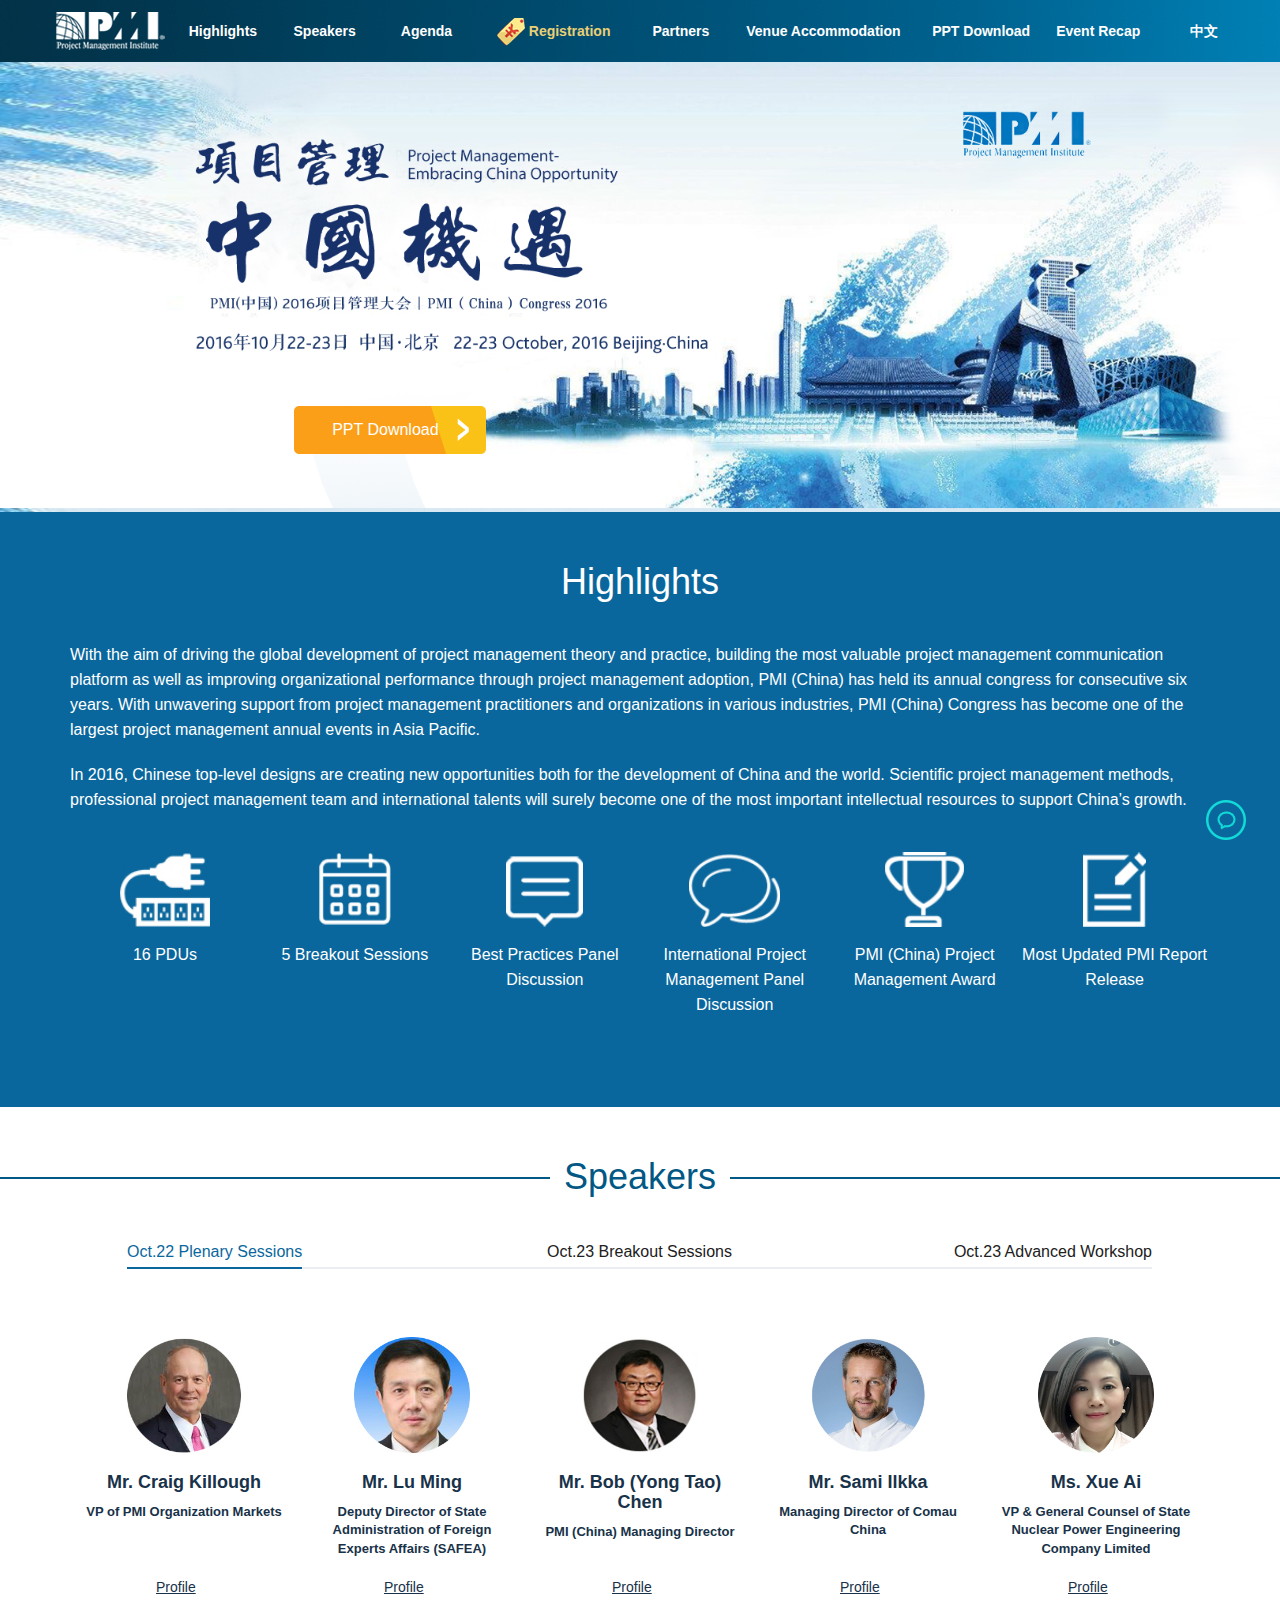
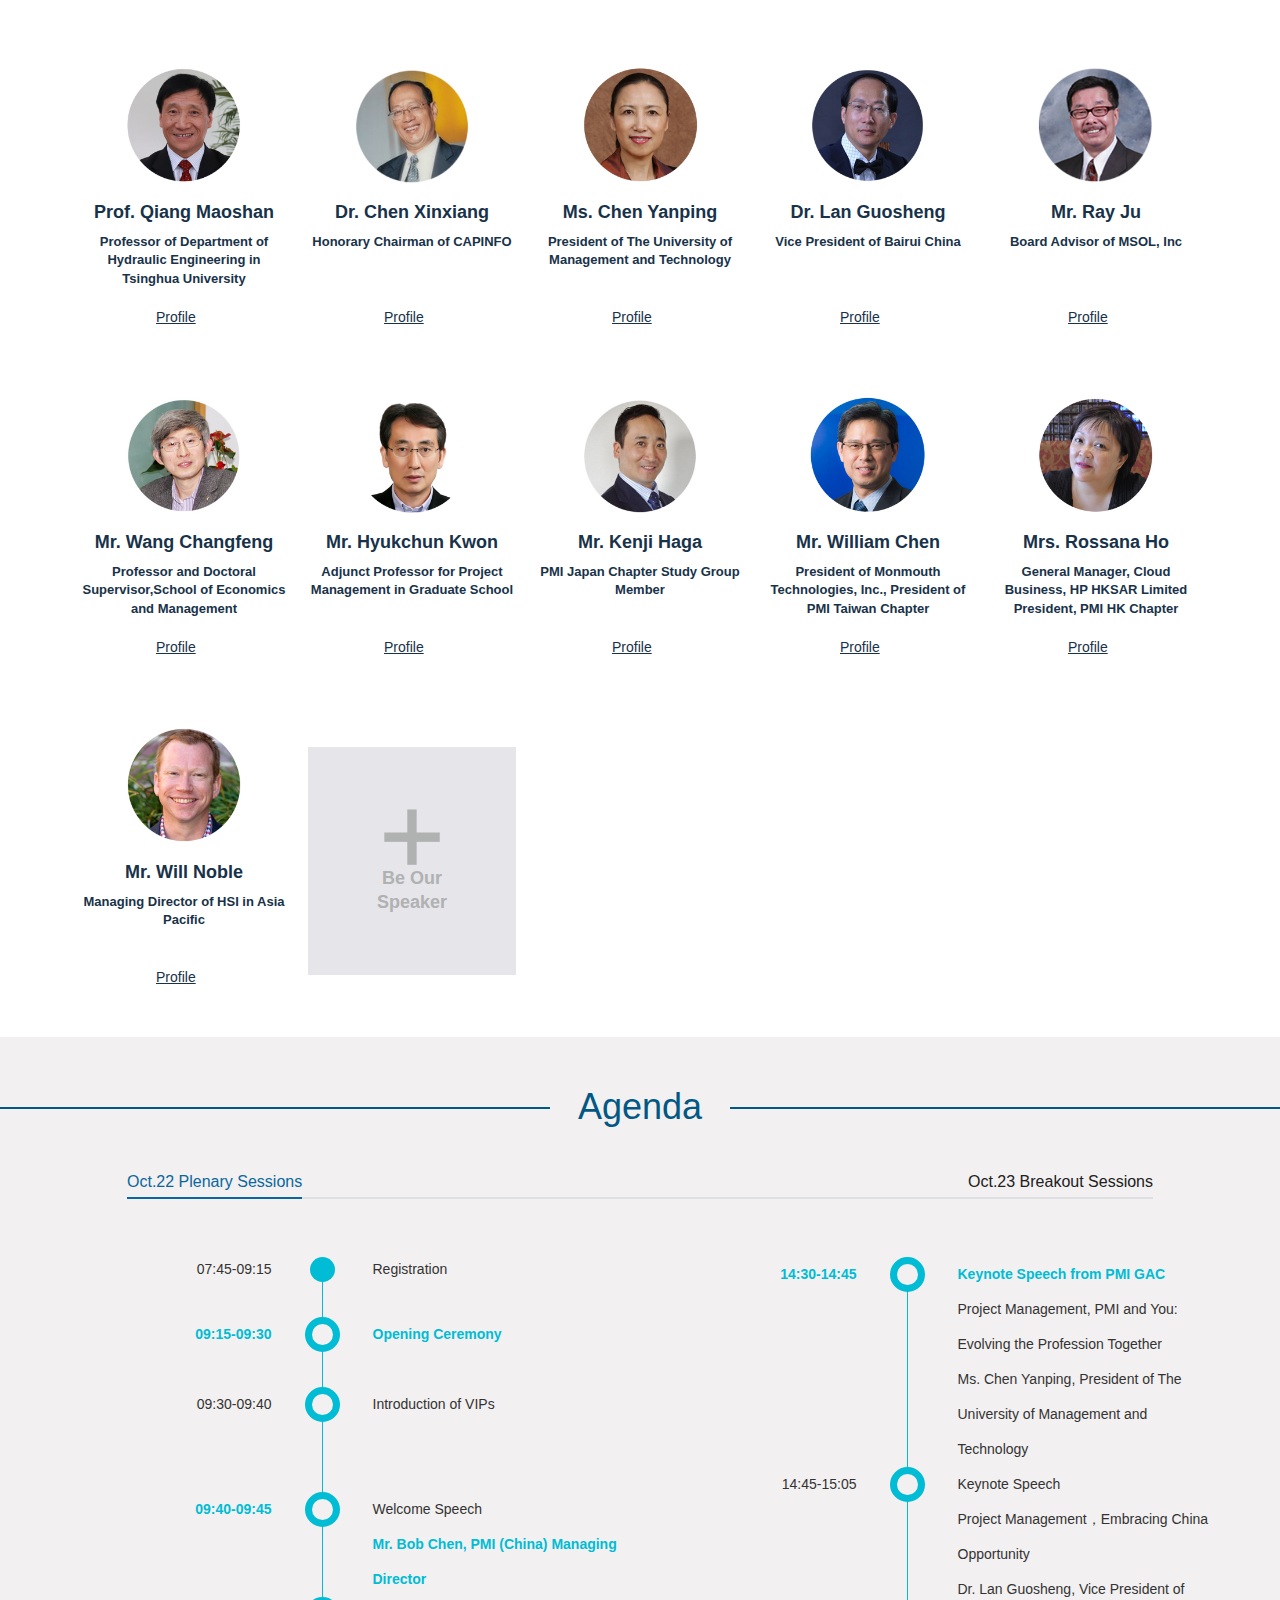
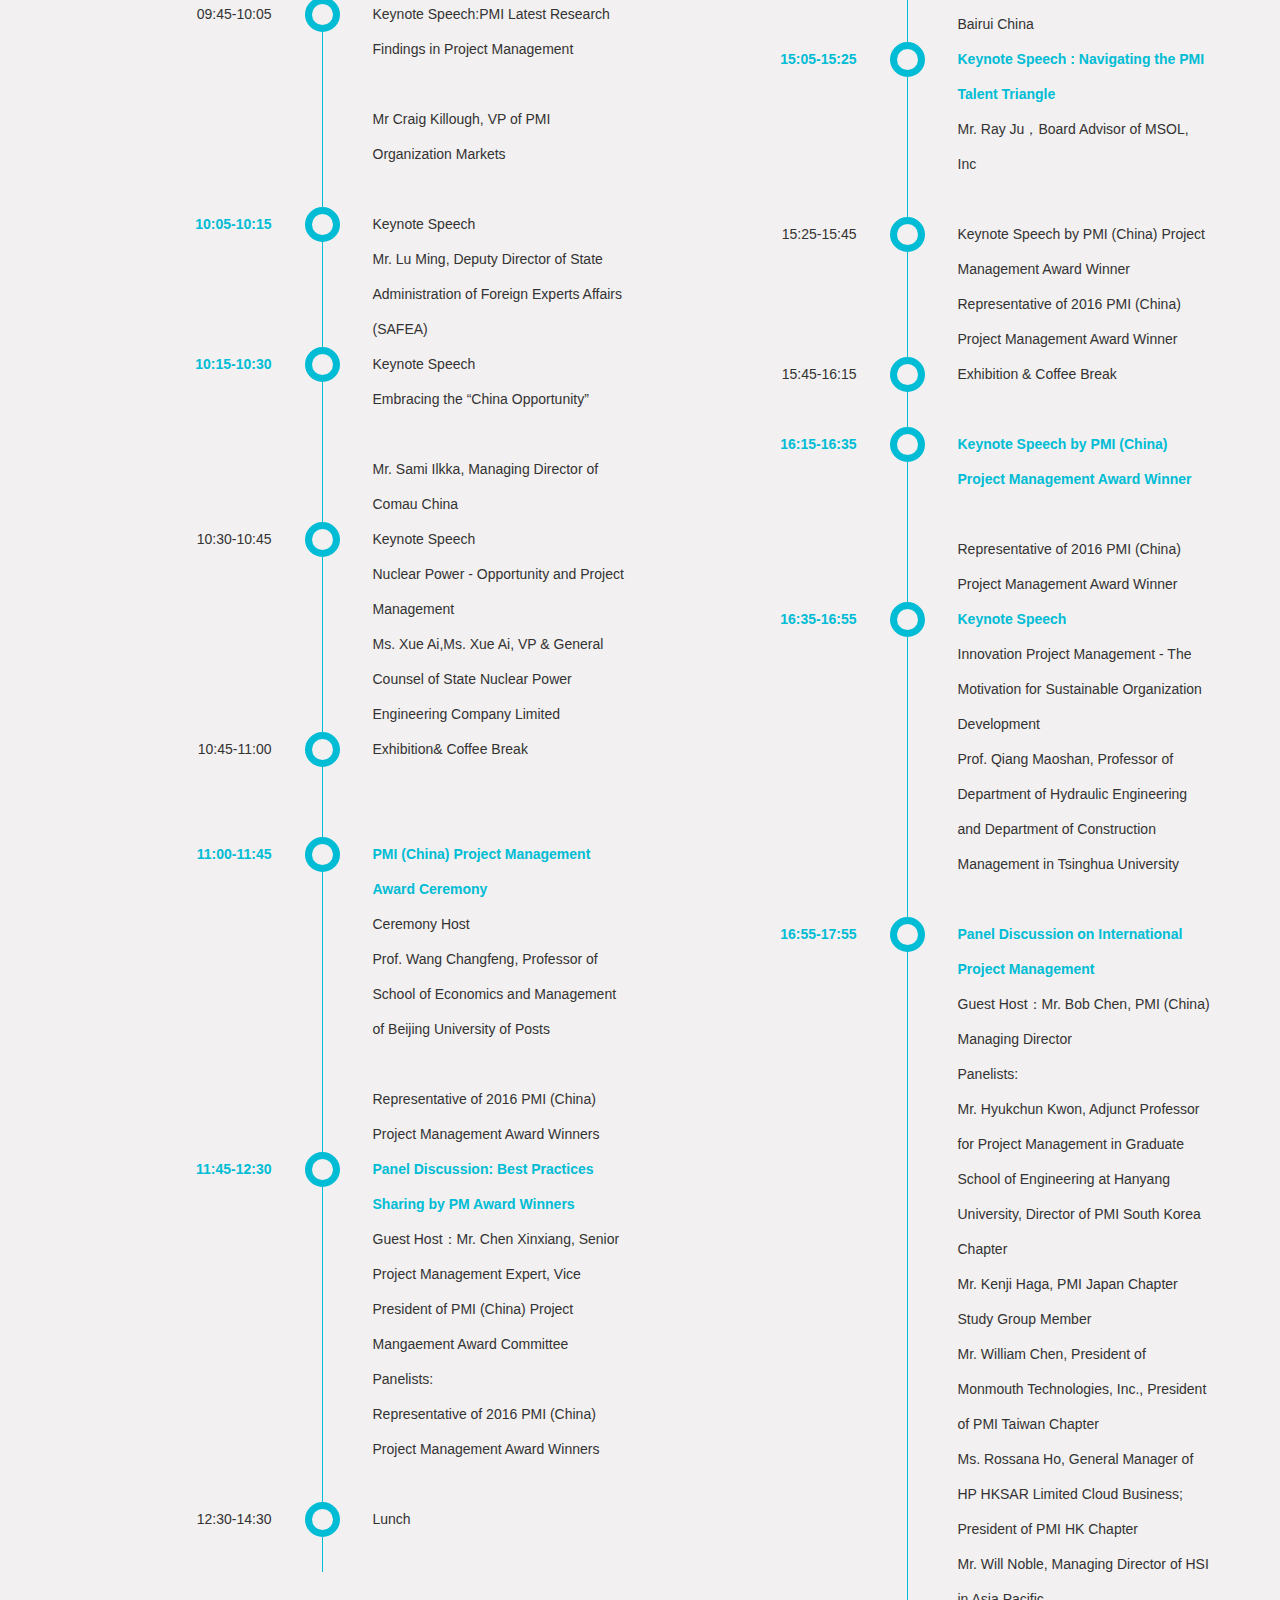
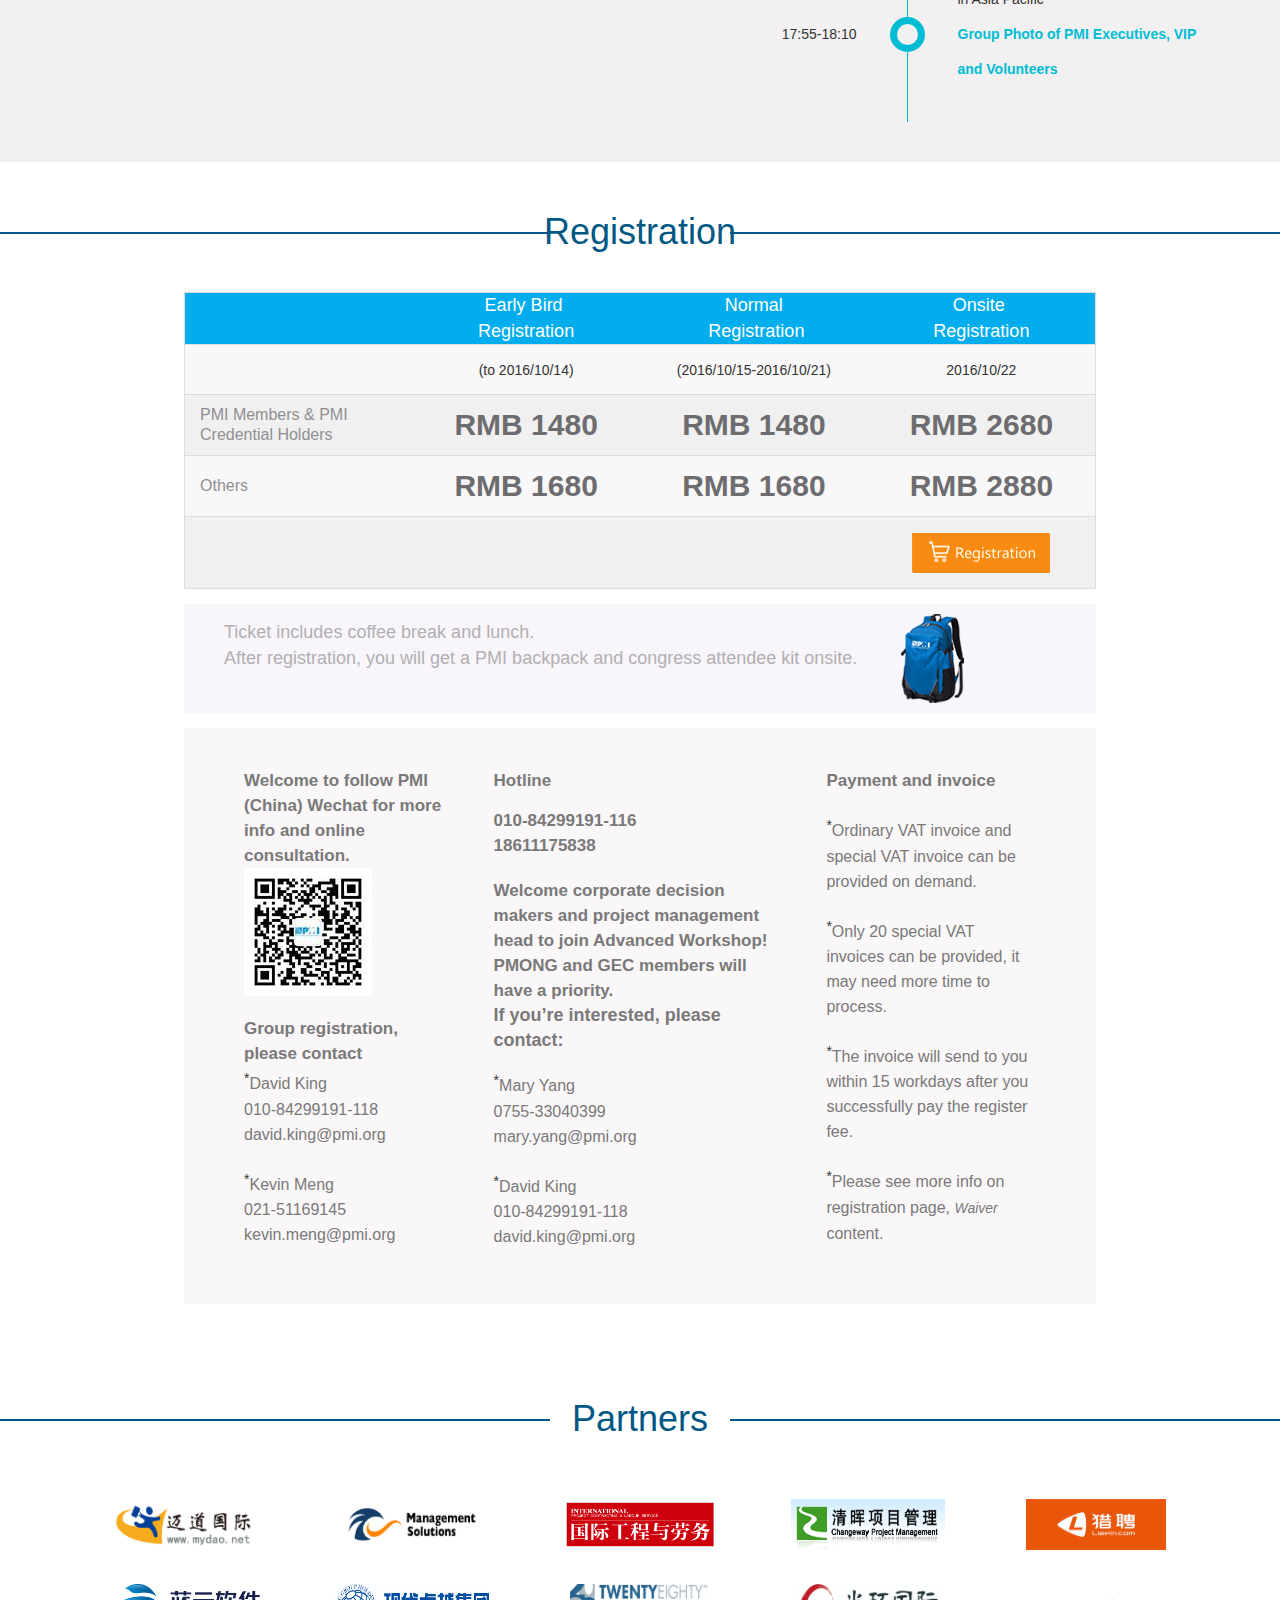
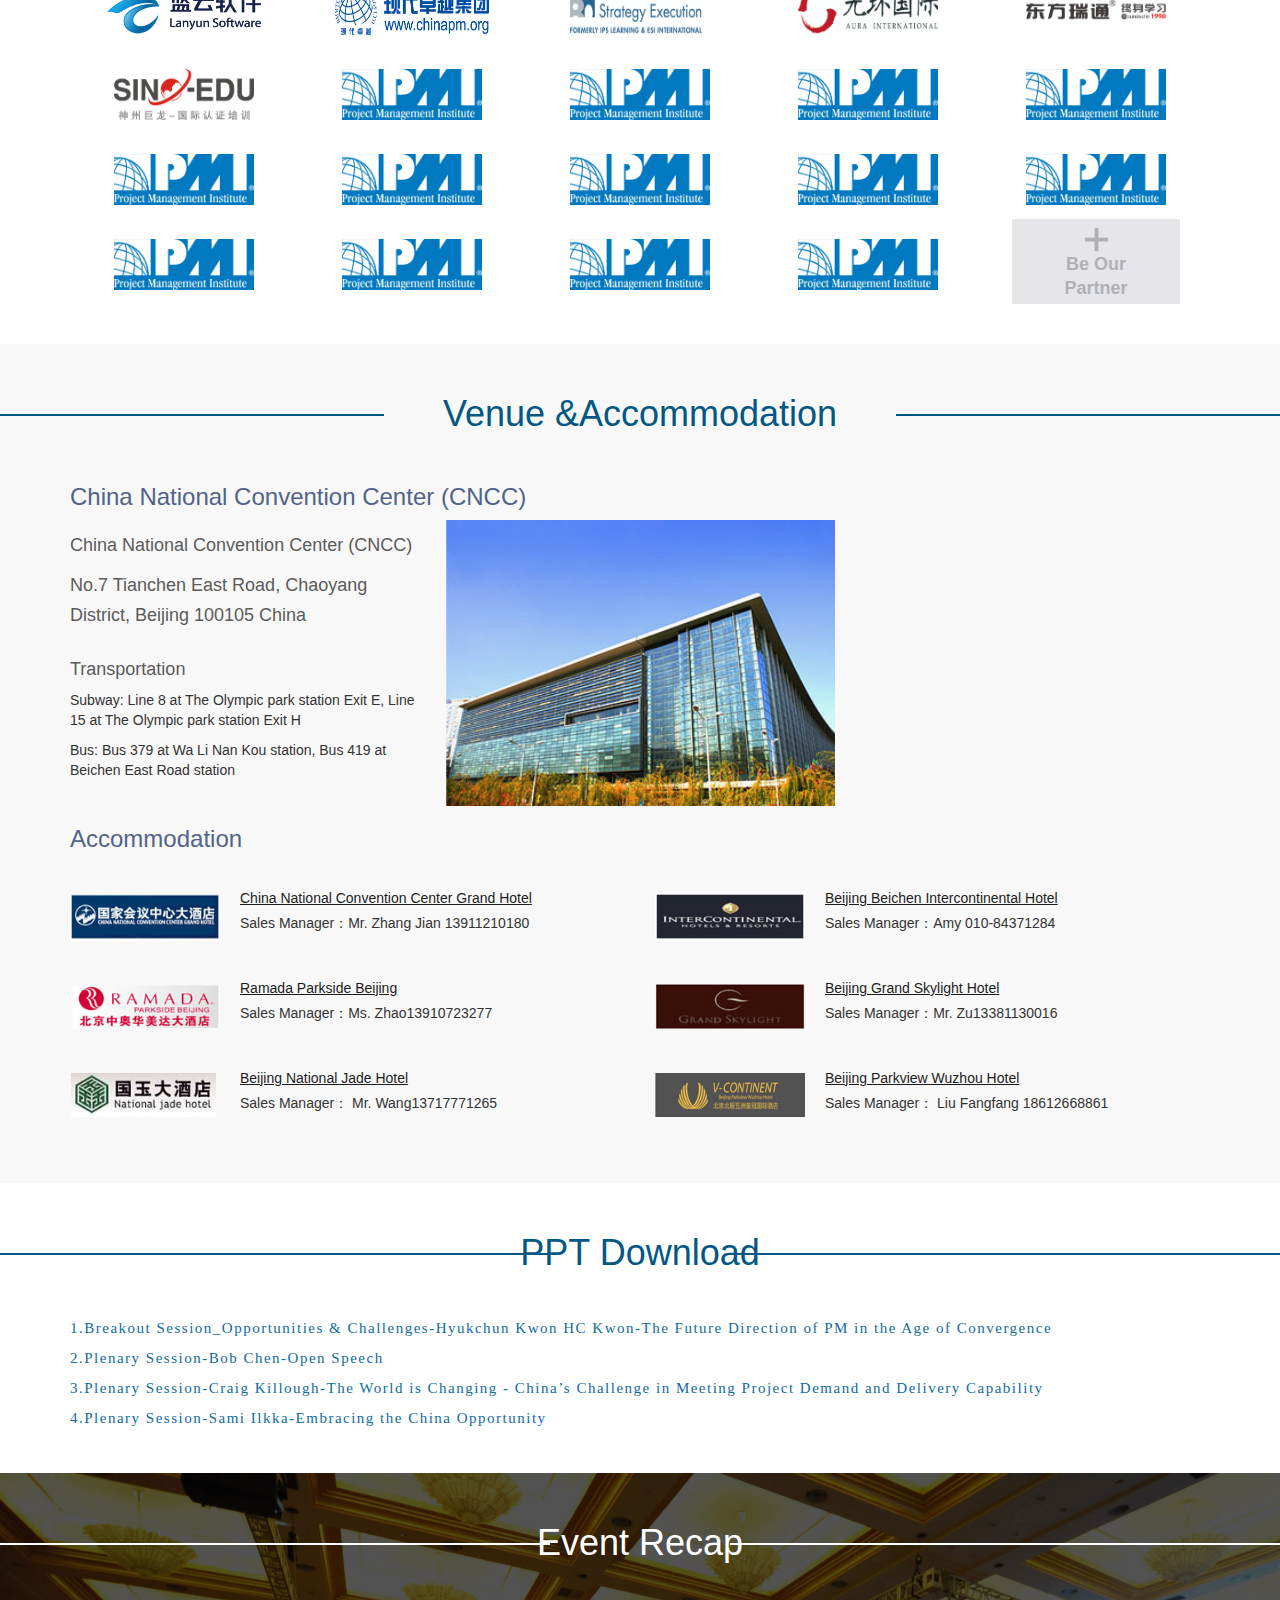
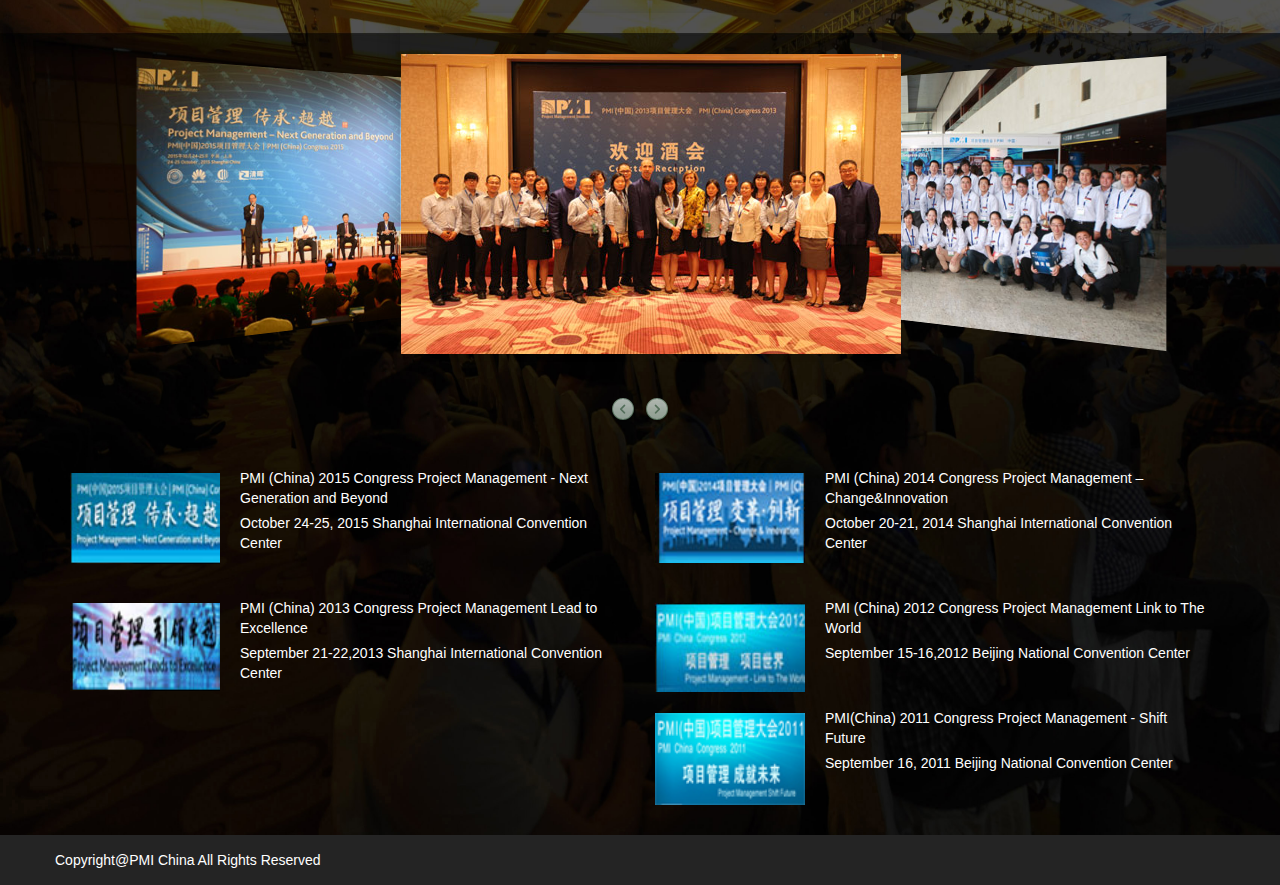
==== enpages/index.html @ 821324da "PMI" ====
<!doctype html>
<html lang="en">
<head>
	<meta charset="UTF-8">
	<meta name="viewport" content="initial-scale=1.0, maximum-scale=1.0, user-scalable=no"/>
	<title>PMI大会</title>

	<link rel="stylesheet" href="../css/style.css">
	<link rel="stylesheet" href="../css/bootstrap.css">
	<link href="../css/gallery.css" rel="stylesheet">
</head>
<body>
	<!-- HEADER -->
	<header class="header">
		<div class="container">
			<div class="header_left header_left_en">
				<img src="../images/logo.png" alt="">
			</div>
			<div class="header_nav_en header_nav">
				<ul class="en">
					<li><a title="1">Highlights</a></li>
					<li><a title="2">Speakers</a></li>
					<li><a title="3">Agenda</a></li>
					
					<li class="en4">
						<a title="4" class="ticket">
							<img src="../images/goupiaologo.png" alt="">
							Registration
						</a>
					</li>
					<li><a title="5">Partners</a></li>
					<li class="en5"><a title="6">Venue Accommodation</a></li>
					<li class="en6" style="width:13%;"><a title="7">PPT Download</a></li>
					<li class="en6"><a title="8">Event Recap</a></li>
					<div class="clear"></div>
				</ul>

			</div>
			<div class="header_nav_ph">
				<ul>
					<li>
						<img src="../images/banner_left1.png" alt="">
						<a title="1">Highlights</a>
						<span class="ph_head_underline"></span>
					</li>
					<li>
						<img src="../images/banner_left2.png" alt="">
						<a title="2">Speakers</a>
						<span class="ph_head_underline"></span>
					</li>
					<li>
						<img src="../images/banner_left3.png" alt="">
						<a title="3">Agenda</a>
						<span class="ph_head_underline"></span>
					</li>
					<li>
						<img src="../images/banner_left4.png" alt="">
						<a title="4">Registration</a>
						<span class="ph_head_underline"></span>
					</li>
					<li>
						<img src="../images/banner_left5.png" alt="">
						<a title="5">Partners</a>
						<span class="ph_head_underline"></span>
					</li>
					<li>
						<img src="../images/banner_left6.png" alt="">
						<a title="6">Venue &Accommodation</a>
						<span class="ph_head_underline"></span>
					</li>
					<li style="padding-bottom:20px;">
						<img src="../images/banner_left8.png" alt="">
						<a title="7">PPT Download</a>
						<span class="ph_head_underline"></span>
					</li>
					<li style="padding-bottom:20px;">
						<img src="../images/banner_left7.png" alt="">
						<a title="8">Event Recap</a>
						<span class="ph_head_underline"></span>
					</li>
					<div class="clear"></div>
				</ul>

			</div>
			<div class="header_right header_right_en">
				 <ul>
					<!--<li><a href=""><img src="../images/xinlang.png" alt=""></a></li>
					<li><a href=""><img src="../images/weixin.png" alt=""></a></li>
					<li><a href=""><img src="../images/tuite.png" alt=""></a></li>
					<li><a href=""><img src="../images/in.png" alt=""></a></li>
					<li><a href=""><img src="../images/facebook.png" alt=""></a></li>
					<div class="clear"></div> -->
				</ul>
				<img src="../images/nav.png" alt="">
			</div>
			<div class="ph_ticket">
				<a title="4" class="ticket">
					<img src="../images/goupiaologo.png" alt="">
					Registration
				</a>
			</div>
			<div class="en"><a href="../index.html">中文</a></div>
		</div>
	</header>
	<!-- BANNER -->
	<div class="banner">
		<div class="container">
			<div class="ticket-btn">
				<a href="#" title="7"> PPT Download</a>
			</div>
			
		</div>
	</div>
	<!--大会介绍 -->
	<div class="general-introduction" id="index_1">
		<div class="container">
			<h1>Highlights</h1>
			<div class="content">
				<p>
					With the aim of driving the global development of project management theory and practice, building the most valuable project management communication platform as well as improving organizational performance through project management adoption, PMI (China) has held its annual congress for consecutive six years. With unwavering support from project management practitioners and organizations in various industries, PMI (China) Congress has become one of the largest project management annual events in Asia Pacific.
				</p>
				<p>
					In 2016, Chinese top-level designs are creating new opportunities both for the development of China and the world. Scientific project management methods, professional project management team and international talents will surely become one of the most important intellectual resources to support China’s growth.
				</p>
				<ul>
					<li>
						<img src="../images/general-introduction1.jpg" alt="">
						<p>16 PDUs</p>
					</li>
					<li>
						<img src="../images/general-introduction2.jpg" alt="">
						<p>5 Breakout Sessions</p>
					</li>
					<li>
						<img src="../images/general-introduction3.jpg" alt="">
						<p>Best Practices Panel Discussion</p>
					</li>
					<li>
						<img src="../images/general-introduction4.jpg" alt="">
						<p>International Project Management Panel Discussion</p>
					</li>
					<li>
						<img src="../images/general-introduction5.jpg" alt="">
						<p>PMI (China) Project Management Award</p>

					</li>
					<li>
						<img src="../images/general-introduction6.jpg" alt="">
						<p>Most Updated PMI Report Release</p>

					</li>
					<div class="clear"></div>
				</ul>
			</div>
		</div>
	</div>
	<!-- 演讲嘉宾 -->
	<div class="speaker" id="index_2">
		<p class="top-line"></p>
		<p class="top-line"></p>
		<div class="container">
			<h1>Speakers</h1>
			<div class="speaker-content">
				<div class="speaker_datebox">
					<ul>
						<li class="speakerTit_bg speaker_datebox1" style="text-align:left"><a>Oct.22 Plenary Sessions</a></li>
						<li class="speaker_datebox2"><a>Oct.23 Breakout Sessions</a></li>
						<li class="gjyxb speaker_datebox3" style="text-align:right"><a>Oct.23 Advanced Workshop</a></li>
						<div class="clear"></div>
					</ul>
				</div>
				<div class="speaker-content-top speaker-content-top_en speaker-content-top_min">
					<ul class="speaker_tabs" id="speakers_tabs" style="margin-top:30px;">
						<li class="border border_list1"><a  tab="speakers-box2">Opportunities & Challenges</a></li>
						<li class="border_list2"><a  tab="speakers-box3">Organizations and Their Projects</a></li>
						<li class="border_list3"><a  tab="speakers-box4">Methodology & Intelligence</a></li>
						<li class="border_list4"><a  tab="speakers-box5">Career Development</a></li>
						<li class="border_list5"><a  tab="speakers-box6">Best Practices</a></li>
						<div class="clear"></div>
					</ul>
				</div>
				<div class="speaker-content-bottom speaker-content-bottom_en">
					<!--主论坛-->
					<ul class="speakers-box" id="speakers-box1">

						<li>
							<div class="speakers_name ">
								<img src="../images/speakers/14.jpg" alt="">
								<h3>Mr. Craig Killough</h3>
								<p>VP of PMI Organization Markets </p>
								<button class="btn btn-primary btn-lg" data-toggle="modal" data-target="#myModal_langmake2">
   									Profile
								</button>
							</div>
							<div class="speaker_information">
								<div class="modal fade" id="myModal_langmake2" tabindex="-1" role="dialog" 
								   aria-labelledby="myModalLabel" aria-hidden="true">
								   <div class="modal-dialog">
								      <div class="modal-content">
								         <div class="modal-header">
								            <button type="button" class="close" 
								               data-dismiss="modal" aria-hidden="true">
								                  <img src="../images/close.png" alt="">
								            </button>
								            <h4 class="modal-title" id="myModalLabel">
								               
								            </h4>
								         </div>
								         <div class="modal-body">
								            <img src="../images/speakers/14.jpg" alt="">
								            <h3>Mr. Craig Killough</h3>
											<p>VP of PMI Organization Markets </p>
											<p>Craig Killough is Vice President, Organization Markets, and brings more than 40 years of business and leadership experience to PMI. In his current role, Craig is responsible for PMI's relationship with organizations and promoting the value of project, program and portfolio management in delivering business results. The Organization Markets Group integrates PMI resources supporting the development of stronger relationships with organizations including standards, global business, government relations, account management, the Global Executive Council, Alliances and Networks, and business units in India, China, Australia and the United Kingdom. 
											</p>
											<h4 class="speak_title">Topic:  The World is Changing - China’s Challenge in Meeting Project Demand and Delivery Capability</h4>
											<img class="arrow_bottom" src="../images/jiantou.png" alt="">
											<img class="arrow_bottom1" src="../images/jiantou.png" alt="">
								         </div>
								      </div>
								   </div>
								</div>
							</div>
						</li>

						<li>
							<div class="speakers_name ">
								<img src="../images/speakers/34.jpg" alt="">
								<h3>Mr. Lu Ming</h3>
								<p>Deputy Director of State Administration of Foreign Experts Affairs (SAFEA)  </p>
								<button class="btn btn-primary btn-lg" data-toggle="modal" data-target="#myModal_luming">
					   									Profile
								</button>
							</div>
							<div class="speaker_information">
								<div class="modal fade" id="myModal_luming" tabindex="-1" role="dialog" 
								   aria-labelledby="myModalLabel" aria-hidden="true">
								   <div class="modal-dialog">
								      <div class="modal-content">
								         <div class="modal-header">
								            <button type="button" class="close" 
								               data-dismiss="modal" aria-hidden="true">
								                  <img src="../images/close.png" alt="">
								            </button>
								            <h4 class="modal-title" id="myModalLabel">
								               
								            </h4>
								         </div>
								         <div class="modal-body">
								            <img src="../images/speakers/34.jpg" alt="">
								            <h3>Mr. Lu Ming</h3>
								            <p>Deputy Director of State Administration of Foreign Experts Affairs (SAFEA)  </p>
								         </div>
								      </div>
								   </div>
								</div>
							</div>
						</li>

						<li>
							<div class="speakers_name ">
								<img src="../images/speakers/12.jpg" alt="">
								<h3>Mr. Bob (Yong Tao) Chen</h3>
								<p>PMI (China) Managing Director</p>
								<button class="btn btn-primary btn-lg" data-toggle="modal" data-target="#myModal_langmake3">
   									Profile
								</button>
							</div>
							<div class="speaker_information">
								<div class="modal fade" id="myModal_langmake3" tabindex="-1" role="dialog" 
								   aria-labelledby="myModalLabel" aria-hidden="true">
								   <div class="modal-dialog">
								      <div class="modal-content">
								         <div class="modal-header">
								            <button type="button" class="close" 
								               data-dismiss="modal" aria-hidden="true">
								                  <img src="../images/close.png" alt="">
								            </button>
								            <h4 class="modal-title" id="myModalLabel">
								               
								            </h4>
								         </div>
								         <div class="modal-body">
								            <img src="../images/speakers/12.jpg" alt="">
								            <h3>Mr. Bob (Yong Tao) Chen</h3>
											<p>PMI (China) Managing Director</p>
											<p>Bob (Yong Tao) Chen, Managing Director of PMI (China), leads PMI overall businesses in the mainland and the organization market of HK and Taiwan region of China (Greater China). Bob joined PMI in early 2009. Immediately prior to joining PMI, Bob worked for Oracle – Greater China where he was the General Manager, Business Development (Greater China) in the Government, Education and Healthcare. In this role, Bob was responsible for developing Oracles GEH business in mainland China, Hong Kong, and Taiwan region. Prior to Oracle, Bob worked in Fuji Xerox (7 Years) and Motorola (9 Years) in several senior Leadership positions. Bob began his career with the Ministry of Railways as an Engineer / Project Manager. Throughout his career, Bob has developed extensive project management and team leadership working experiences and excellent results in working with the various Central Government Ministries and industries including IT, Telecommunications, Engineering, Software and Outsourcing. </p>
											<p>Bob holds a BA in Electrical Engineering from Beijing Communications University and an MBA in Marketing from City University in USA. 
											</p>

								         </div>
								      </div>
								   </div>
								</div>
							</div>
						</li>

						<li>
							<div class="speakers_name ">
								<img src="../images/speakers/28.jpg" alt="">
								<h3>Mr. Sami Ilkka</h3>
								<p>Managing Director of Comau China</p>
								<button class="btn btn-primary btn-lg" data-toggle="modal" data-target="#myModal_languosheng_SamiIlkka">
					   									Profile
								</button>
							</div>
							<div class="speaker_information">
								<div class="modal fade" id="myModal_languosheng_SamiIlkka" tabindex="-1" role="dialog" 
								   aria-labelledby="myModalLabel" aria-hidden="true">
								   <div class="modal-dialog">
								      <div class="modal-content">
								         <div class="modal-header">
								            <button type="button" class="close" 
								               data-dismiss="modal" aria-hidden="true">
								                  <img src="../images/close.png" alt="">
								            </button>
								            <h4 class="modal-title" id="myModalLabel">
								               
								            </h4>
								         </div>
								         <div class="modal-body">
								            <img src="../images/speakers/28.jpg" alt="">
								            <h3>Mr. Sami Ilkka</h3>
								            <p>Managing Director of Comau China</p>
											<p>
												Sami Ilkka has been the Managing Director at Comau China since 2015. He is leading an organization -with four Business Units each specialized on Advanced Production Systems, automated solutions as well as Robotics - that employ more than 1200 people. Sami Ilkka has more than 20 years of experience of working with challenging engineering projects, consisting of advanced software solutions for the power industries as well as complex automated systems for the automotive industry. A Swedish and Finnish national, he has been living and working in China since 2004 with an interlude in the Middle East: building, developing and managing highly skilled project organizations while embracing the China opportunity. Always a part of a multicultural working environment he has genuine first-hand experience of managing organizations across cultures. Prior to joining Comau he held various leadership positions in ABB.
											</p>
											<h4 class="speak_title"> Topic : Embracing the “China Opportunity”</h4>
											<img class="arrow_bottom" src="../images/jiantou.png" alt="">
											<img class="arrow_bottom1" src="../images/jiantou.png" alt="">

											<p class="speak_title_text">During the years the perceptions about “Made in China” have changed, both in China and abroad. Today China is positioning itself not only as the manufacturing center of the World, but also as the innovations engine due to which China Government is seeking to revolutionize the industrial structure of the country. For years, as a global company, COMAU has been approaching this challenging and changing market by leveraging the Group’s global competence and a never-ending wish to develop local expertise. Facing project management challenges in a dynamic context of cultural diversity and geographical distance has colored the development of the organization. Still today COMAU seeks not to eliminate this diversity, but to take in the opportunity as a source of innovation.  What is result of 15 years of development? How did COMAU embrace the China opportunity and what are the ways forward?
											</p>
								         </div>
								      </div>
								   </div>
								</div>
							</div>
						</li>

						<li>
							<div class="speakers_name ">
								<img src="../images/speakers/73.jpg" alt="">
								<h3>Ms. Xue Ai</h3>
								<p>VP & General Counsel of State Nuclear Power Engineering Company Limited</p>
								<button class="btn btn-primary btn-lg" data-toggle="modal" data-target="#xueai">
											   									Profile
								</button>
							</div>
							<div class="speaker_information">
								<div class="modal fade" id="xueai" tabindex="-1" role="dialog" 
								   aria-labelledby="myModalLabel" aria-hidden="true">
								   <div class="modal-dialog">
								      <div class="modal-content">
								         <div class="modal-header">
								            <button type="button" class="close" 
								               data-dismiss="modal" aria-hidden="true">
								                  <img src="../images/close.png" alt="">
								            </button>
								            <h4 class="modal-title" id="myModalLabel">
								               
								            </h4>
								         </div>
								         <div class="modal-body">
								            <img src="../images/speakers/73.jpg" alt="">
								            <h3>Ms. Xue Ai</h3>
								            <p>VP & General Counsel of State Nuclear Power Engineering Company Limited</p>
											<p>
												
											</p>
											<h4 class="speak_title"> Topic:  Nuclear Power - Opportunity and Project Management </h4>
											<img class="arrow_bottom" src="../images/jiantou.png" alt="">
											<img class="arrow_bottom1" src="../images/jiantou.png" alt="">
											<p class="speak_title_text"></p>
								         </div>
								      </div>
								   </div>
								</div>
							</div>
						</li>

						<li>
							<div class="speakers_name ">
								<img src="../images/speakers/7.jpg" alt="">
								<h3>Prof. Qiang Maoshan</h3>
								<p>Professor of Department of Hydraulic Engineering in Tsinghua University </p>
								<button class="btn btn-primary btn-lg" data-toggle="modal" data-target="#myModal_qiangmaoshan_zhu">
											   									Profile
								</button>
							</div>
							<div class="speaker_information">
								<div class="modal fade" id="myModal_qiangmaoshan_zhu" tabindex="-1" role="dialog" 
								   aria-labelledby="myModalLabel" aria-hidden="true">
								   <div class="modal-dialog">
								      <div class="modal-content">
								         <div class="modal-header">
								            <button type="button" class="close" 
								               data-dismiss="modal" aria-hidden="true">
								                  <img src="../images/close.png" alt="">
								            </button>
								            <h4 class="modal-title" id="myModalLabel">
								               
								            </h4>
								         </div>
								         <div class="modal-body">
								            <img src="../images/speakers/7.jpg" alt="">
								            <h3>Prof. Qiang Maoshan</h3>
								            <p>Professor of Department of Hydraulic Engineering in Tsinghua University </p>
											<p>
												Prof. Maoshan Qiang obtained his Bachelor Degree of Civil Engineering and his Master Degree of Management Science and Engineering from Tsinghua University. Since his graduate study, Prof. Qiang has been engaging in project management research, teaching and training. Up to now, he has been focusing on this area for 30 years. As one of the leading researchers in project management in mainland China, he has tutored more than 80 master and PhD students of project management. Prof. Qiang’s consulting and research experiences covered most industries, such as hydraulic engineering projects, infrastructure projects, IT projects, communication projects and real estate projects. In recent years, he also involved in some projects about “project oriented government management” and “project oriented society management”.  

											</p>
											<p>
												Prof. Qiang is serving in both Department of Hydraulic Engineering and Department of Construction Management in Tsinghua University, and he is the deputy director of Institute of International Engineering Project Management of Tsinghua University. He holds PMP certifications. He has finished more than 30 research projects and published more than 100 academic papers on project management. His research interests includes: mechanism of project resources integration, project inputs and benefit identification, responsibilities and risks management and performance incentive mechanism.
											</p>
											<h4 class="speak_title"> Topic : Innovation Project Management - The Motivation for Sustainable Organization Development </h4>
											<img class="arrow_bottom" src="../images/jiantou.png" alt="">
											<img class="arrow_bottom1" src="../images/jiantou.png" alt="">
								         </div>
								      </div>
								   </div>
								</div>
							</div>
						</li>

						<li>
							<div class="speakers_name ">
								<img src="../images/speakers/9.jpg" alt="">
								<h3>Dr. Chen Xinxiang</h3>
								<p>Honorary Chairman of CAPINFO</p>
								<button class="btn btn-primary btn-lg" data-toggle="modal" data-target="#myModal_languosheng_ChenXinX">
											   									Profile
								</button>
							</div>
							<div class="speaker_information">
								<div class="modal fade" id="myModal_languosheng_ChenXinX" tabindex="-1" role="dialog" 
								   aria-labelledby="myModalLabel" aria-hidden="true">
								   <div class="modal-dialog">
								      <div class="modal-content">
								         <div class="modal-header">
								            <button type="button" class="close" 
								               data-dismiss="modal" aria-hidden="true">
								                  <img src="../images/close.png" alt="">
								            </button>
								            <h4 class="modal-title" id="myModalLabel">
								               
								            </h4>
								         </div>
								         <div class="modal-body">
								            <img src="../images/speakers/9.jpg" alt="">
								            <h3>Dr. Chen Xinxiang</h3>
								            <p>Honorary Chairman of CAPINFO</p>
											<p>
												Dr.Chen Xinxiang, professor and senior engineer, obtained his Ph.D. degree at Pennsylvania State University in major of Electrical Engineering, specialization in information processing in 1986, and graduated from Tshinghua University in major of optical instrument in 1966. He obtained PMI OPM3 Consultant in 2009. He was retired in 2008 as Honorary Chairman of CAPINFO.  
											</p>
											<p>Dr. Chen was former Board Chairman of CAPINFO Company Limited. Before joining CAPINFO, he was Chief Representative of SAP China, where he was mainly engaged in the research and development of ERP software. And he was also former Chief Engineer at Beijing Economic Commission, and devoted himself to technological innovation, management of imports/exports business and promoting Hi-tech development. </p>
											<p>He was the key members for several projects sponsored by the State 863 Program and, and was the Sponsor of several Beijing Information infrastructure projects. Dr. Chen was the Presentation Expert of Technology Topic for 2008 Beijing Olympic Games. At present, he still is active in Project Management and ICT field for training, consulting, and assessment. </p>
											<p>Dr. Chen had participated in the composing of three books in topic of e-commerce, such as Construction of E-commerce Website and published more than 10 papers on information processing on international conferences and in technical magazines. </p>
								         </div>
								      </div>
								   </div>
								</div>
							</div>
						</li>

						<li>
							<div class="speakers_name ">
								<img src="../images/speakers/58.jpg" alt="">
								<h3> Ms. Chen Yanping</h3>
								<p>President of The University of Management and Technology</p>
								<button class="btn btn-primary btn-lg" data-toggle="modal" data-target="#myModal_chenyanping">
											   									Profile
								</button>
							</div>
							<div class="speaker_information">
								<div class="modal fade" id="myModal_chenyanping" tabindex="-1" role="dialog" 
								   aria-labelledby="myModalLabel" aria-hidden="true">
								   <div class="modal-dialog">
								      <div class="modal-content">
								         <div class="modal-header">
								            <button type="button" class="close" 
								               data-dismiss="modal" aria-hidden="true">
								                  <img src="../images/close.png" alt="">
								            </button>
								            <h4 class="modal-title" id="myModalLabel">
								               
								            </h4>
								         </div>
								         <div class="modal-body">
								            <img src="../images/speakers/58.jpg" alt="">
								            <h3> Ms. Chen Yanping</h3>
								            <p>President of The University of Management and Technology</p>
											<p>Ms. Yanping Chen, President of The University of Management and Technology, MD, PhD, PMP, PMI Fellow</p>
											<p>Dr. Chen is the president of the University of Management and Technology (UMT) located in Arlington, Virginia, USA. The UMT has educated more than 12,000 degree and non-degree students from more than 70 countries. </p>
											<p>She began her early career as a cardiologist, a medical researcher, a program manager,and later Planning Director of Chinese Astronaut Program from 1983-1987.  She was invitedby and served as leading China space policy scholar at the George Washington University from 1987-1992and awarded as an International Fellow at Smithsonian Institution in 1991-92.  She founded Yankee Clipper Group, an international consulting and executive training company, and served as its CEO from 1992-1998.  Thousands of executives from large international corporations, governmentsand NGOs including Chinese corporations and government branches attended its training programs.  She co-founded the University of Management and Technology (UMT) and has served as its president & CEO since 1998.</p>
											<p>Dr. Chen’s volunteer work at PMI began when she served on PMI Certification Committee and its Deputy Director in the early part of 1990s to help PMI certification program grow from a few hundreds of PMPs in North America to more than six thousands globally in 1996. She was instrumental in facilitating PMI’s collaboration with Chine State Administration of Foreign Experts Affairs (SAFEA) to launch the Project Management Professional (PMP®) exam in China in later 1990s, and led the effort at PMI to translate PMBOK® (2000 edition) into Chinese.  She served on the first PMI REP Advisory Committeeto create and mature PMI REP program in 2000-2004. She was elected to serve on PMI Board of Directors from 2005-2010 while she held position as its Vice Chair, and Chair of PMI Core Values, and Chair ofPMI Board Future Profile and Leadership Continuity.  She currently serves on PMI Certification Governance Council (CGC) as its Past Chair after serving as 2014-2015 Chair.  Among her more than 20 scholarly publications, she co-authored a popular project management textbook, Principles of Contracting for Project Management (1st and 2nd Edition).  She was the first Chinese citizen to become a PMP in 1990s.  In 2012, she became a PMI Fellow, the highest individual honor, awarded by PMI for her contributions to PMI and global PM profession.</p>
											<h4 class="speak_title"> Topic：Project Management, PMI and You:  Evolving the Profession Together</h4>
											<img class="arrow_bottom" src="../images/jiantou.png" alt="">
											<img class="arrow_bottom1" src="../images/jiantou.png" alt="">
						
											<p class="speak_title_text"style="text-align:left">Dr. Chen has been a PMI volunteer leader for more than 25 years, involved in major activities in positioning and growing the Project Management Institute (PMI) into a global professional organization.  She has served many major leadership roles in PMI, including Vice Chair of the PMI Board of Directors.She has also served on three important PMI boards as Chair of the PMI Certification Governance Council, a member of the R.E.P Advisory Board and a member of the PMI Global Accreditation Center.  </p>
											<p class="speak_title_text"style="text-align:left">In her presentation, she will provide congress attendees with an overview of the growth of PMI’s certification, accreditation and volunteer programs, and show their contributions to project management profession as well as examine what the future may hold for those who are in the project management profession.  The data will show an explosive growth of the profession, including the globalization of project management and the credentialing programs.  This growth reflects the worldwide demand for project management talent in all industries and disciplines.</p>
											<p class="speak_title_text"style="text-align:left">Her presentation also coversshared purpose, core values, challenges and importance of credentialing and accreditation to individuals and organizations.  She will discuss how we together utilize project management knowledge and skills to increase the productivity of the enterprisesand benefit the society.  </p>
								         </div>
								      </div>
								   </div>
								</div>
							</div>
						</li>

						<li>
							<div class="speakers_name ">
								<img src="../images/speakers/6.jpg" alt="">
								<h3>Dr. Lan Guosheng</h3>
								<p> Vice President of Bairui China</p>
								<button class="btn btn-primary btn-lg" data-toggle="modal" data-target="#myModal_languosheng_boshi_zhu">
											   									Profile
								</button>
							</div>
							<div class="speaker_information">
								<div class="modal fade" id="myModal_languosheng_boshi_zhu" tabindex="-1" role="dialog" 
								   aria-labelledby="myModalLabel" aria-hidden="true">
								   <div class="modal-dialog">
								      <div class="modal-content">
								         <div class="modal-header">
								            <button type="button" class="close" 
								               data-dismiss="modal" aria-hidden="true">
								                  <img src="../images/close.png" alt="">
								            </button>
								            <h4 class="modal-title" id="myModalLabel">
								               
								            </h4>
								         </div>
								         <div class="modal-body">
								            <img src="../images/speakers/6.jpg" alt="">
								            <h3>Dr. Lan Guosheng</h3>
								            <p> Vice President of Bairui China</p>
								            <p>Dr. Lan Guosheng, PMP®, PMI member, senior human resources professional, senior researcher of Bairui China, member of National Real Estate Managers Alliance, visiting professor at Qinghua University and Peking University, master tutor</p>
											<p>
												Dr. Lan Guosheng has rich professional practice experience in project management and human resources management. Dr. Lan Guosheng has participated in many national projects, taking charge of the project management of 7 large projects, 46 subprojects in 4 regions. He provided training and consulting services for many enterprises such as China National Petroleum Corporation (CNPC), China National Offshore Oil Corporation (CNOOC), China Energy Conservation and Environmental Protection Group (CECEP), China National Nuclear Corporation (CNNC), Longhu Real Estate, Country Garden, Hutchison Whampoa, Financial Street Holding, China Hydroelectric and etc. and Dr. Lan Guosheng has in-depth practice and research expertise in project manager competency model, establishment of project management tools and templates in various industries and career planning.
											</p>
											<h4 class="speak_title"> Topic：Project Management，Embracing China Opportunity</h4>
											<img class="arrow_bottom" src="../images/jiantou.png" alt="">
											<img class="arrow_bottom1" src="../images/jiantou.png" alt="">
						
											<p class="speak_title_text"style="text-align:left">Correct explanation of the impact that China's historic opportunity and China development trends bring to project management.</p>
								         </div>
								      </div>
								   </div>
								</div>
							</div>
						</li>

						<li>
							<div class="speakers_name ">
								<img src="../images/speakers/16.jpg" alt="">
								<h3>Mr. Ray Ju</h3>
								<p>Board Advisor of MSOL, Inc</p>
								<button class="btn btn-primary btn-lg" data-toggle="modal" data-target="#myModal_langmake_zhou">
						   									Profile
								</button>
							</div>
							<div class="speaker_information">
								<div class="modal fade" id="myModal_langmake_zhou" tabindex="-1" role="dialog" 
								   aria-labelledby="myModalLabel" aria-hidden="true">
								   <div class="modal-dialog">
								      <div class="modal-content">
								         <div class="modal-header">
								            <button type="button" class="close" 
								               data-dismiss="modal" aria-hidden="true">
								                  <img src="../images/close.png" alt="">
								            </button>
								            <h4 class="modal-title" id="myModalLabel">
								               
								            </h4>
								         </div>
								         <div class="modal-body">
								            <img src="../images/speakers/16.jpg" alt="">
								            <h3>Mr. Ray Ju</h3>
											<p>Board Advisor of MSOL, Inc</p>
											<p>Mr. Ray Ju, is currently a PMO Manager at Sutter Health in San Francisco, leading a team of Project Managers in implementing technology solutions on Facilities and Acquisition projects. He is responsible for the design and construction of the IT infrastructure in a multi-site, “Smart Hospital” medical facilities program utilizing a Lean process based on the Toyota Production System to eliminate waste, improve workflow processes, and provide positive patient outcomes across the operational and business enterprise. He is also a Board Advisor with Management Solutions Inc, a multi-national PMO consulting and professional services organization. </p>
											<p> He has been active in the Project Management Institute for over 27 years, certified as PMP #560, and served as the PMI San Francisco President. He has led high performance global teams from Silicon Valley, Siena and Shanghai in the health care, bio pharma, high tech, government, not for profit, finance, and telecom sectors.</p>
											<p>Ray instructs and is on the Advisory Council at the University of California Berkeley Extension’s, Project Management program, lectured at the Stanford Advance Project Management program, and developed the distance learning Project Management course at San Diego State University’s, Masters of Regulatory Affairs program. As a lifelong learner, Ray holds a Bachelor Degree in Communication, dual Masters in Business and Leadership, and licensed as a General Contractor.
											</p>
											<p>Professional Associations/Certifications:<br/>Project Management Professional, #560, Project Management Institute<br/>General Contractor, License #6325872, State of California</p>
											<h4 class="speak_title"> Topic：Navigating the PMI Talent Triangle</h4>
											<img class="arrow_bottom" src="../images/jiantou.png" alt="">
											<img class="arrow_bottom1" src="../images/jiantou.png" alt="">
						
											<p class="speak_title_text"style="text-align:left">Getting to your destination by starting at Point A and ultimately getting to Point B is how we normally travel. Relying on a Global Positioning System (GPS) provides added directions and alternative pathways when traffic conditions change along the journey. How many of us take the time to map out our own professional career path in planning how we reach our future professional objectives and goals?
											</p>
											<p class="speak_title_text"style="text-align:left">The Project Management Institute has developed the Talent Triangle as your personal GPS to get from Point A all the way to Point Z, and to make key visits to all the other points in between. The Talent Triangle is a roadmap that lays out “must have” competencies in Technical, Leadership, and Strategic and Business areas. This focuses on developing the additional skills you need to meet the evolving demands in our profession. In doing so it also means new opportunities to elevate your value as a high demand talent in an increasingly complex and competitive global marketplace.
											</p>
								         </div>
						
								      </div>
								   </div>
								</div>
							</div>
						</li>

						<li>
							<div class="speakers_name">
								<img src="../images/speakers/8.jpg" alt="">
								<h3>Mr. Wang Changfeng</h3>
								<p>Professor and Doctoral Supervisor,School of Economics and Management</p>
								<button class="btn btn-primary btn-lg" data-toggle="modal" data-target="#myModal_wangchangfengSir">
					   									Profile
								</button>
							</div>
							<div class="speaker_information">
								<div class="modal fade" id="myModal_wangchangfengSir" tabindex="-1" role="dialog" 
								   aria-labelledby="myModalLabel" aria-hidden="true">
								   <div class="modal-dialog">
								      <div class="modal-content">
								         <div class="modal-header">
								            <button type="button" class="close" 
								               data-dismiss="modal" aria-hidden="true">
								                  <img src="../images/close.png" alt="">
								            </button>
								            <h4 class="modal-title" id="myModalLabel">
								               
								            </h4>
								         </div>
								         <div class="modal-body">
								            <img src="../images/speakers/8.jpg" alt="">
								            <h3>Mr. Wang Changfeng</h3>
								            <p>Professor and Doctoral Supervisor,School of Economics and Management,Beijing University of Posts and Telecommunications</p>
											<p>He is a professor and doctoral supervisor of the School of Economics and Management, Beijing University of Posts and Telecommunications and the director of Research Institute on International Project Management. He used to be student of Cai Chen, a Professor and Doctoral Supervisor, well-known project management expert from Chinese Academy of Sciences. 
											</p>
											<p>He is also the director of the Research Institute on Key Technological Project Innovative Coordinated Management, a member of the panel on the Study and Planning of National Soft Science, State Ministry of Foreign Expert Affairs; chairman of the China Technological Project Management Specialized Committee; deputy chairman of Communications Construction Engineering Technology Committee, China Institute of Communications, the assessment expert of “Yangtze River Scholars Program”, Ministry of Education; project management consultant of World Bank China Thermal Power Efficiency Project, Ministry of Finance; safety production management and project management expert of the Ministry of Industry and Information Technology; project management expert of China National Offshore Oil Corporation; executive member of PMI GAC China Performance Evaluation Committee (PMI-GAC-CPEC); member of Chinese Society of Optimization, Overall Planning and Economic Mathematics; peer review expert of National or Five-Province Natural Science Foundation; project review expert of Humanity and Social Sciences Research, Ministry of Education; expert of National Educational Guidance Committee for the Postgraduate of Engineering, and member of Feasibility Research and Project Evaluation Branch, Chinese Research Society of Technology Economics. He used to act as the team leader of the quarter-final of the Central Enterprise (SASAC and State Ministry of Foreign Experts Affairs) Project Management Innovation Skills Contest and the evaluation expert of the final contest. </p>
											<p>Major Research Areas: “Internet +”and the key engineering management of enterprise, “Internet +”and energy strategy and management. </p>
											<!-- <h4 class="speak_title">Topic：互联网+企业重大项目管理与实践</h4>
											<img class="arrow_bottom" src="./images/jiantou.png" alt="">
											<img class="arrow_bottom1" src="./images/jiantou.png" alt="">
											<p class="speak_title_text">
												“互联网+”行动计划已经提升为国家战略，发挥“互联网+”在企业重大项目管理的作用，解决企业存在的实际问题，集成企业有效资源，发挥企业的最大效能，作出科学决策；基于组织级PMO开展运作。将理论与企业实际相结合，通过大型集团公司实践案例，建立一套有效解决企业实际问题的方案与集成体系。
											</p> -->
								         </div>
								      </div>
								   </div>
								</div>
							</div>
						</li>

						<li>
							<div class="speakers_name ">
								<img src="../images/speakers/26.jpg" alt="">
								<h3>Mr. Hyukchun Kwon</h3>
								<p>Adjunct Professor for Project Management in Graduate School </p>
								<button class="btn btn-primary btn-lg" data-toggle="modal" data-target="#myModal_languosheng_Hyukchun">
											   									Profile
								</button>
							</div>
							<div class="speaker_information">
								<div class="modal fade" id="myModal_languosheng_Hyukchun" tabindex="-1" role="dialog" 
								   aria-labelledby="myModalLabel" aria-hidden="true">
								   <div class="modal-dialog">
								      <div class="modal-content">
								         <div class="modal-header">
								            <button type="button" class="close" 
								               data-dismiss="modal" aria-hidden="true">
								                  <img src="../images/close.png" alt="">
								            </button>
								            <h4 class="modal-title" id="myModalLabel">
								               
								            </h4>
								         </div>
								         <div class="modal-body">
								            <img src="../images/speakers/26.jpg" alt="">
								            <h3>Mr. Hyukchun Kwon</h3>
								            <p>Adjunct Professor for Project Management in Graduate School of Engineering at Hanyang University, Director of PMI South Korea Chapter</p>
											<p>Hyukchun Kwon is Director of South Korea Chapter from this year. Hyukchun is currently adjunct professor for Project Management in Graduate School of Engineering at Hanyang University. Hyukchun worked for Samsung Ship Building and Heavy Industry (15 years) and Japanese Trading Company (10 years) involving many projects.</p>
											<p>Hyukchun obtained BE from Yonsei University and MSPM form University of Alaska, Anchorage, and holds PMP and CPA of US.</p>
								         </div>
								      </div>
								   </div>
								</div>
							</div>
						</li>

						<li>
							<div class="speakers_name ">
								<img src="../images/speakers/0.jpg" alt="">
								<h3>Mr. Kenji Haga</h3>
								<p>PMI Japan Chapter Study Group Member</p>
								<button class="btn btn-primary btn-lg" data-toggle="modal" data-target="#myModal_MrKenjiHaga">
											   									Profile
								</button>
							</div>
							<div class="speaker_information">
								<div class="modal fade" id="myModal_MrKenjiHaga" tabindex="-1" role="dialog" 
								   aria-labelledby="myModalLabel" aria-hidden="true">
								   <div class="modal-dialog">
								      <div class="modal-content">
								         <div class="modal-header">
								            <button type="button" class="close" 
								               data-dismiss="modal" aria-hidden="true">
								                  <img src="../images/close.png" alt="">
								            </button>
								            <h4 class="modal-title" id="myModalLabel">
								               
								            </h4>
								         </div>
								         <div class="modal-body">
								            <img src="../images/speakers/0.jpg" alt="">
								            <h3>Mr. Kenji Haga</h3>
								            <p>PMI Japan Chapter Study Group Member</p>
											<p>Kenji received his Bachelor of Science degree in Accounting from the Ohio State University in 1993. While working full-time, Kenji then earned his Master’s degree in Project Management in 2007 from DeVry University. With over 20 years of proven business experience in software development, project management, and IT auditing, he held key positions at global organizations in the United States, Japan, and France. Currently, Kenji is the Chief Information Officer (CIO) and Chief Operating Officer (COO) for Pasona Cyber Lab, Inc. in Tokyo.  </p>
											<p>He authored an article titled “IT Controls with IT Audit Framework” for Keiri Joho magazine in Tokyo, Japan in 2008.  In 2009, Kenji served as a co-editor for the ISACA Information Systems Standards Handbook in Japanese for its Tokyo Chapter, the largest ISACA chapter in the world.  He was a contributing author for a book titled Global Project Management through Kajima Publishing in 2013.  </p>
											<p>Kenji is a frequent speaker for ISACA and Institute of Management Accountants (IMA).  He has been lecturing project management classes for Keio University Graduate School of System Design Management and Hokkaido University Graduate School of Engineering since 2014.  He has been invited to Project Management Institute events in China, Hong Kong, and Taiwan in 2016.</p>
								         </div>
								      </div>
								   </div>
								</div>
							</div>
						</li>
						

						<li>
							<div class="speakers_name ">
								<img src="../images/speakers/35.jpg" alt="">
								<h3>Mr. William Chen</h3>
								<p>President of Monmouth Technologies, Inc., President of PMI Taiwan Chapter</p>
								<button class="btn btn-primary btn-lg" data-toggle="modal" data-target="#myModal_ChenWeiLiang">
											   									Profile
								</button>
							</div>
							<div class="speaker_information">
								<div class="modal fade" id="myModal_ChenWeiLiang" tabindex="-1" role="dialog" 
								   aria-labelledby="myModalLabel" aria-hidden="true">
								   <div class="modal-dialog">
								      <div class="modal-content">
								         <div class="modal-header">
								            <button type="button" class="close" 
								               data-dismiss="modal" aria-hidden="true">
								                  <img src="../images/close.png" alt="">
								            </button>
								            <h4 class="modal-title" id="myModalLabel">
								               
								            </h4>
								         </div>
								         <div class="modal-body">
								            <img src="../images/speakers/35.jpg" alt="">
								            <h3>Mr. William Chen</h3>
								            <p>President of Monmouth Technologies, Inc., President of PMI Taiwan Chapter</p>
											<p>Mr. William Chen has 20 years of experience in planning, executing, managing, and consulting on mid-to-large sized global projects. While with AT&T Bell Laboratories, he led a global team to develop customer care platform to serve millions of users in the US.  He also worked with IBM Global Services as program manager to lead and manage millions in budget for outsourcing IT development projects to India. Currently, Mr. Chen is the President and the Chief Consultant at Monmouth Technologies, Inc., a leading IT company dedicated to serving project-oriented organizations. He has offered and served customers worldwide in successfully deploying PMIS tools as well as improving PM processes and competencies of project managers.  Mr. Chen and his team have engaged in services for a broad spectrum of industries, including high-tech, telecom, service-oriented, C&E, academic research, government sectors, and non-profit organizations. Mr. Chen also serves as the president of PMI Taiwan Chapter and provides volunteer services in the project management community.</p>
											<p>Mr. Chen holds a Master degree majored in Computer Sciences from New York University and a Bachelor degree from the department of Computer Science and Information Engineering, National Taiwan University.</p>
								         </div>
								      </div>
								   </div>
								</div>
							</div>
						</li>

						<li>
							<div class="speakers_name ">
								<img src="../images/speakers/36.jpg" alt="">
								<h3>Mrs. Rossana Ho</h3>
								<p>General Manager, Cloud Business, HP HKSAR Limited President, PMI HK Chapter</p>
								<button class="btn btn-primary btn-lg" data-toggle="modal" data-target="#myModal_MrsRossanaHo">
											   									Profile
								</button>
							</div>
							<div class="speaker_information">
								<div class="modal fade" id="myModal_MrsRossanaHo" tabindex="-1" role="dialog" 
								   aria-labelledby="myModalLabel" aria-hidden="true">
								   <div class="modal-dialog">
								      <div class="modal-content">
								         <div class="modal-header">
								            <button type="button" class="close" 
								               data-dismiss="modal" aria-hidden="true">
								                  <img src="../images/close.png" alt="">
								            </button>
								            <h4 class="modal-title" id="myModalLabel">
								               
								            </h4>
								         </div>
								         <div class="modal-body">
								            <img src="../images/speakers/36.jpg" alt="">
								            <h3>Mrs. Rossana Ho</h3>
								            <p>General Manager, Cloud Business, HP HKSAR Limited President, PMI HK Chapter</p>
											<p>Rossana Ho is General Manger for Cloud Business (Hong Kong & Macau), leading the sales organization and go-to-market strategies and initiatives in the country for cloud product and services. In this role, she is responsible for applying HP’s industry-leading cloud portfolio of offerings to the market and deliver solutions that meet customers’ and partners’ business needs. </p>
											<p>Rossana joined HP in 2000 and has more than 30 years of IT experience spanning data center services, cloud, professional and consulting services both HK and North America in various industries including airline, manufacturing and public sector. </p>
											<p>Through her years within HP, Rossana held different roles as General Manager of Mission Critical Facilities in charge of Data Center Design and Build, Commissioning and Audit; Other roles include leading the Project Management Office (PMO)P Services Principal and Project Director leading mega projects implementation; and as also AGM servicing leading banks.</p>
											<p>Rossana also contributes her personal time to professional and community in NGOs. She is President of the Project Management Institute (PMI) Hong Kong Chapter, Education Director of the Hong Kong Association of Customer Service Excellence (HKACE). This year, Rossana is also appointed as the Convener for the HK Best Project Manager ICT Award. In recent years, she is also actively in collaboration with the Academy of Innovation in designing courses on disruptive innovation and its implementation.</p>
								         </div>
								      </div>
								   </div>
								</div>
							</div>
						</li>
						
						<li>
							<div class="speakers_name ">
								<img src="../images/speakers/59.jpg" alt="">
								<h3>Mr. Will Noble</h3>
								<p>Managing Director of HSI in Asia Pacific</p>
								<button class="btn btn-primary btn-lg" data-toggle="modal" data-target="#MrWillNoble">
											   									Profile
								</button>
							</div>
							<div class="speaker_information">
								<div class="modal fade" id="MrWillNoble" tabindex="-1" role="dialog" 
								   aria-labelledby="myModalLabel" aria-hidden="true">
								   <div class="modal-dialog">
								      <div class="modal-content">
								         <div class="modal-header">
								            <button type="button" class="close" 
								               data-dismiss="modal" aria-hidden="true">
								                  <img src="../images/close.png" alt="">
								            </button>
								            <h4 class="modal-title" id="myModalLabel">
								               
								            </h4>
								         </div>
								         <div class="modal-body">
								            <img src="../images/speakers/59.jpg" alt="">
								            <h3>Mr. Will Noble</h3>
								            <p>Managing Director of HSI in Asia Pacific</p>
											<p>Will Noble is the Managing Director of HSI in Asia Pacific and is a global lead of its assessment, benchmarking and diagnostic solutions and advisory practice. He has over 15 years experience working with organizations across industry sectors to diagnose and drive continual improvement. HSI is a wholly owned subsidiary of PMI.</p>
								         </div>
								      </div>
								   </div>
								</div>
							</div>
						</li>

						<li>
							<div class="speakers_name speakers_name_en become_speaker_f">
								
								
								<div class="btn btn-primary btn-lg jiaruhezuo" data-toggle="modal" data-target="#myModal_becomejiabin">
									<img class="becomejiabin" src="../images/becomejiabin.png" alt=""><br>
   									Be Our <br>Speaker
								</div>
							</div>
							<div class="speaker_information">
								<div class="modal fade myModal_becomejiabin" id="myModal_becomejiabin" tabindex="-1" role="dialog" aria-labelledby="myModalLabel" aria-hidden="true">
								   <div class="modal-dialog ">
								      <div class="modal-content">
								         <div class="modal-header" style="background:#fff;border:none">
								            <button type="button" class="close" data-dismiss="modal" aria-hidden="true">
								                  <img src="../images/closeone.png" alt="">
								            </button>
								            <h4 class="modal-title" id="myModalLabel">
								               
								            </h4>
								         </div>
								         <div class="modal-body" style="padding:0 40px 20px 40px">
								            <h3>Be Our Speaker</h3>
		
											<h4>Speaker Invitation</h4>
											

											<p>Flora Chen</p>
											<p>Tel：+86-10-84299191 ext.107</p>
											<p>E-mail：flora.chen@pmi.org</p>

								         </div>
								      </div>
								   </div>
								</div>
							</div>
						</li>

						<div class="clear"></div>
					</ul>
					<!--机遇与挑战-->
					<ul class="speakers-box" id="speakers-box2">
						<li>
							<div class="speakers_name ">
								<img src="../images/speakers/18.jpg" alt="">
								<h3>Ms. Qin Ruijuan</h3>
								<p>Former Vice President of China National Machinery IMP. & EXP. Corp.  </p>
								<button class="btn btn-primary btn-lg" data-toggle="modal" data-target="#myModal_qinquijuan">
   									Profile
								</button>
							</div>
							<div class="speaker_information">
								<div class="modal fade" id="myModal_qinquijuan" tabindex="-1" role="dialog" 
								   aria-labelledby="myModalLabel" aria-hidden="true">
								   <div class="modal-dialog">
								      <div class="modal-content">
								         <div class="modal-header">
								            <button type="button" class="close" 
								               data-dismiss="modal" aria-hidden="true">
								                  <img src="../images/close.png" alt="">
								            </button>
								            <h4 class="modal-title" id="myModalLabel">
								               
								            </h4>
								         </div>
								         <div class="modal-body">
								            <img src="../images/speakers/18.jpg" alt="">
								            <h3>Ms. Qin Ruijuan</h3>
											<p>Former Vice President of China National Machinery IMP. & EXP. Corp.  </p>
											<p>There are more than 30 industrial projects she involved in their development and executionsince 1980 in her professional fields of oversea EPC and PPP project management, including commercial& contractual management and risk & contingency planning, as well as budgets & costs controlling. She has been enjoying very good reputation in the industry and to be a visiting professor in several famous colleges and universities in China and to be an invited speaker in the multiple international conferences related to project management.</p>
											<p>She is Senior Expert for Project Management, Senior International Business Professional, Master of Economics & Business Administration, People’s University ,China, Master of Business Administration, Nanyang Technological University.</p>
											<p>Publications: Risk Management and Emergency Management of Engineering Contracted Project, Analysis of the Project Management Model of Overseas Engineering Contracted Project of China, Emergency Management and Claim Damage Thinking for Overseas Project.
											</p>
											<h4 class="speak_title">Topic:  The Primary Risks and Countermeasures for Chinese Enterprises in the Construction of the Belt and Road Initiatives</h4>
											<img class="arrow_bottom" src="../images/jiantou.png" alt="">
											<img class="arrow_bottom1" src="../images/jiantou.png" alt="">

											<p class="speak_title_text">
												I．"The Belt and Road Initiatives" and 6 economic corridors<br/>
												•The meanings of interconnections<br/>
												•The formation of economic corridors<br/>
												•Analysis of local risks of the countries along the corridors<br/>
											</p>
											<p class="speak_title_text" style="text-align:left">

												II．Case analysis of A2 Highway project in Poland<br/>
												•Conflicts between the professional opinions and decision maker<br/>
												•Measures for risk control<br/>
												•Risk analysis before contract<br/>
												•Introduction of the project<br/>
											</p>
											<p class="speak_title_text" style="text-align:left">
												III．Primary risks and principle countermeasures<br/>
												•Local risks and organization risks<br/>
												•Risks management system construction mainly based on contract management<br/>
												•Major skills and tools for risks control<br/>
												•Administrative accountability and encouragement for risks management<br/>
											</p>
											<p class="speak_title_text" style="text-align:left">
												IV．Summary
											</p>
								         </div>
								      </div>
								   </div>
								</div>
							</div>
						</li>
						
						<li>
							<div class="speakers_name">
								<img src="../images/speakers/60.jpg" alt="">
								<h3>Dr. Elvis Zhou</h3>
								<p>Managing Partner of Hesen Law Firm in Alliance with Pinsent Masons LLP</p>
								<button class="btn btn-primary btn-lg" data-toggle="modal" data-target="#myModal_zhpuxianfeng">
   									Profile
								</button>
							</div>
							<div class="speaker_information">
								<div class="modal fade" id="myModal_zhpuxianfeng" tabindex="-1" role="dialog" 
								   aria-labelledby="myModalLabel" aria-hidden="true">
								   <div class="modal-dialog">
								      <div class="modal-content">
								         <div class="modal-header">
								            <button type="button" class="close" 
								               data-dismiss="modal" aria-hidden="true">
								                  <img src="../images/close.png" alt="">
								            </button>
								            <h4 class="modal-title" id="myModalLabel">
								               
								            </h4>
								         </div>
								         <div class="modal-body">
								            <img src="../images/speakers/60.jpg" alt="">
								            <h3>Dr. Elvis Zhou</h3>
											<p>Managing Partner of Hesen Law Firm in Alliance with Pinsent Masons LLP</p>
											<p>Dr. Zhou is He is a qualified Chinese lawyer and is recognized as one of the top construction lawyers in PRC. Dr. Zhou has been listed in Who’s Who Legal “International Construction Lawyer of the year” 2013-2016.</p>
											<p>Dr. Zhou was awarded as the first PhD in Engineering Law in PRC in 2004. He was the only Chinese lawyer who has been officially retained as Adjunct Professor by Tsinghua University - IIEPM. He is also a member of Chartered Institute of Building (MCIOB), a member of Royal Institution of Chartered Surveyors (MRICS). He is a listed arbitrator of CIETAC. </p>
											<p>Dr. Zhou specializes in all aspects of law relating to construction and engineering for construction projects including energy and power, transport, hydro, environmental protection, hotel and manufacturing plants. In mainland China, he is a leading practitioner of EPC projects, construction claim, bonds, construction insurance and related construction arbitration and litigation both domestically and internationally. </p>
											<p>Dr. Zhou is a key member of the drafting team for the first Standard Bidding Document for EPC Projects in PRC. He is also a key member of the revision team for the Sample Form of Construction Contract issued by Ministry of Construction. He had contributed study report to the revision of Construction Law of PRC.</p>
											<h4 class="speak_title"> Topic:  The Primary Risks and Countermeasures for Chinese Enterprises in the Construction of the Belt and Road Initiatives</h4>
											<img class="arrow_bottom" src="../images/jiantou.png" alt="">
											<img class="arrow_bottom1" src="../images/jiantou.png" alt="">

											<p class="speak_title_text" style="text-align:left">
												 I．"The Belt and Road Initiatives" and 6 economic corridors</br>
												•The meanings of interconnections</br>
												•The formation of economic corridors</br>
												•Analysis of local risks of the countries along the corridors
											</p>
											<p class="speak_title_text" style="text-align:left">
												II．Case analysis of A2 Highway project in Poland</br>
												•Conflicts between the professional opinions and decision maker</br>
												•Measures for risk control</br>
												•Risk analysis before contract</br>
												•Introduction of the project
											</p>
											<p class="speak_title_text" style="text-align:left">
												III．Primary risks and principle countermeasures</br>
												•Local risks and organization risks</br>
												•Risks management system construction mainly based on contract management</br>
												•Major skills and tools for risks control</br>
												•Administrative accountability and encouragement for risks management
											</p>
											<p class="speak_title_text" style="text-align:left">
												IV．Summary 
											</p>
								         </div>
								      </div>
								   </div>
								</div>
							</div>
						</li>

						<li>
							<div class="speakers_name ">
								<img src="../images/speakers/37.jpg" alt="">
								<h3>Dr. Jiwat Ram</h3>
								<p>Program Director, MSc Project Management program，IBSS, XJTLU China </p>
								<button class="btn btn-primary btn-lg" data-toggle="modal" data-target="#myModal_JiwatRam">
   									Profile
								</button>
							</div>
							<div class="speaker_information">
								<div class="modal fade" id="myModal_JiwatRam" tabindex="-1" role="dialog" 
								   aria-labelledby="myModalLabel" aria-hidden="true">
								   <div class="modal-dialog">
								      <div class="modal-content">
								         <div class="modal-header">
								            <button type="button" class="close" 
								               data-dismiss="modal" aria-hidden="true">
								                  <img src="../images/close.png" alt="">
								            </button>
								            <h4 class="modal-title" id="myModalLabel">
								               
								            </h4>
								         </div>
								         <div class="modal-body">
								            <img src="../images/speakers/37.jpg" alt="">
								            <h3>Dr. Jiwat Ram</h3>
											<p>Program Director, MSc Project Management program，IBSS, XJTLU China </p>
											<p>Jiwat has over 15 years of experience of working in industry and academia. He has worked in Banking construction, IT and service sectors managing projects of varying size and complexities. He brings in considerable international experience of working in diverse cultures and business environments such as Hong Kong, China, Singapore and Australia among others. </p>
											<p>Jiwat has abundant experience of designing, implementing and delivering Executive education programs, professional trainings and teaching at various levels. Recently he has designed, developed, implemented an Executive Education program for a fortune 500 company and has delivered Executive Education for three courses on the same program as well.</p>
											<p>Jiwat actively contributes to the project management community in China, to that end, recently he was the keynote speaker at the Asia Pacific Hong Kong PMI congress 2015, as well as at the inaugural session of Project Management Institute China International Club.</p>
											<p>Jiwat has published a number of research papers into top tier scientific journals. Three of his published papers have been ranked in Top 25 most downloaded papers. In 2015, he was awarded ‘Outstanding Reviewer’ status by International Journal of Project Management. Jiwat also serves as an honorary (Adjunct) Senior Research Fellow with the University of South Australia. He is currently serving as a member on the International Advisory Board of Journal of Global Information Management (JGIM, an ABS 2* / ABDC 2013 'A' ranked journal).</p>
											<h4 class="speak_title"> Topic: Project Management: A Vision for 21st Century</h4>
											<img class="arrow_bottom" src="../images/jiantou.png" alt="">
											<img class="arrow_bottom1" src="../images/jiantou.png" alt="">

											<p class="speak_title_text" style="text-align:left">
												Questions have been raised about the future of project management (PM) with growing concerns that the PM has become mature and stagnant. Some recent research suggests that future of PM lies in the development of new success criteria, new key performance indicators (KPIs), dashboard design, measurement scales for KPIs, and governance.</p>
											<p class="speak_title_text" style="text-align:left">We extend upon these ideas and propose a vision for project management of 21st century with a focus on five key districts of capacity building. They are:</p>
											<p class="speak_title_text"  style="text-align:left">
												(1) Extending body of knowledge by adding in five new knowledge areas i.e. benefits management, issues / problem management, project team’s skills management, projects networks management, and blended PM (traditional/complex, traditional/virtual, cross-cultural/industry);<br/>
												(2) adaptable structures and governance of project organizations; <br/>
												(3) development of tailored / custom design methods/tools and success criteria/Project KPIs;<br/>
												(4) creativity management; and<br/>
												(5) PMO re-organization into Enterprise Project Management office.
											<p class="speak_title_text" style="text-align:left">
												As part of our vision, we present results of a survey conducted in China with experts and practitioners on their understanding of future trends in project management of 21st century. We believe these trends entail significant implications. Practitioners will require putting in place strategies to build organisational capabilities, and upskill their staff’s knowledge, develop new standards/processes/practices to deal the changes, upgrade their existing internal methodologies and frameworks to make them relevant and adaptable to the new trends. Academics will need to develop new knowledge domains, training-ware, delivery methods and research themes.</p>
								         </div>
								      </div>
								   </div>
								</div>
							</div>
						</li>

						<li>
							<div class="speakers_name ">
								<img src="../images/speakers/23.jpg" alt="">
								<h3>Mr. Jin Zhaoyang</h3>
								<p>Senior Project Leadership Manager in GE Power</p>
								<button class="btn btn-primary btn-lg" data-toggle="modal" data-target="#myModal_chaoyang">
   									Profile
								</button>
							</div>
							<div class="speaker_information">
								<div class="modal fade" id="myModal_chaoyang" tabindex="-1" role="dialog" 
								   aria-labelledby="myModalLabel" aria-hidden="true">
								   <div class="modal-dialog">
								      <div class="modal-content">
								         <div class="modal-header">
								            <button type="button" class="close" 
								               data-dismiss="modal" aria-hidden="true">
								                  <img src="../images/close.png" alt="">
								            </button>
								            <h4 class="modal-title" id="myModalLabel">
								               
								            </h4>
								         </div>
								         <div class="modal-body">
								            <img src="../images/speakers/23.jpg" alt="">
								            <h3>Mr. Jin Zhaoyang</h3>
											<p>Senior Project Leadership Manager in GE Power</p>
											<p>MBA, PMP®, PgMP®, PfMP®, senior electrical engineer, over 20 years working experience in power generation, transmission and distribution industry, worked in ABB, Schneider Electric and Alstom F500 companies, and has many years working experience in Japan, Europe, South-East Asia and other countries. Growing up from technical engineer to project manager with 10 years of experience in project management, 5 years in large-scale overseas EPC projects, and more than fifty projects involved. GE internal trainer of Project/Program/Portfolio Management, Researcher of China Program Management Research Centre, Speaker in PMI (China）events, Trainer of Beijing Project Management Institute, Project Management Union, Publishing House of Electronics Industry of China, TBEA, COFCO, etc. </p>
											<h4 class="speak_title"> Topic: Portfolio Management Supports the Strategic Opportunities Selection</h4>
											<img class="arrow_bottom" src="../images/jiantou.png" alt="">
											<img class="arrow_bottom1" src="../images/jiantou.png" alt="">

											<p class="speak_title_text" style="text-align:left">
												Project portfolio management as a standard of PMI launched recently, has been adopted in top companies of Fortune 500. In China, along with widely spread, it has been recognized by more and more enterprises, and used to guide in the complex business environment on how to use project portfolio management to support strategic direction and maximize the business value. The core of the project portfolio management thinking, such as strategic management, performance management, governance management, etc., which can be widely used to all industries, and can be effective tailored according to the enterprise business environment. Project portfolio management can help not only the enterprise strategic direction, but also the project manager career development, bring the rich value to them.</p>
								         </div>
								      </div>
								   </div>
								</div>
							</div>
						</li>

						<li>
							<div class="speakers_name speakers_name_en">
								<img src="../images/speakers/26.jpg" alt="">
								<h3>Mr. Hyukchun Kwon</h3>
								<p>Adjunct Professor for Project Management in Graduate School </p>
								<button class="btn btn-primary btn-lg" data-toggle="modal" data-target="#myModal_languosheng_Hyukchun2">
					   									Profile
								</button>
							</div>
							<div class="speaker_information">
								<div class="modal fade" id="myModal_languosheng_Hyukchun2" tabindex="-1" role="dialog" 
								   aria-labelledby="myModalLabel" aria-hidden="true">
								   <div class="modal-dialog">
								      <div class="modal-content">
								         <div class="modal-header">
								            <button type="button" class="close" 
								               data-dismiss="modal" aria-hidden="true">
								                  <img src="../images/close.png" alt="">
								            </button>
								            <h4 class="modal-title" id="myModalLabel">
								               
								            </h4>
								         </div>
								         <div class="modal-body">
								            <img src="../images/speakers/26.jpg" alt="">
								            <h3>Mr. Hyukchun Kwon</h3>
								            <p>Adjunct Professor for Project Management in Graduate School of Engineering at Hanyang University, Director of PMI South Korea Chapter</p>
											<p>
												Hyukchun Kwon is Director of South Korea Chapter from this year. Hyukchun is currently adjunct professor for Project Management in Graduate School of Engineering at Hanyang University. Hyukchun worked for Samsung Ship Building and Heavy Industry (15 years) and Japanese Trading Company (10 years) involving many projects.
											</p>
											<p>
												Hyukchun obtained BE from Yonsei University and MSPM form University of Alaska, Anchorage, and  holds PMP and CPA of US.
											</p>
											<h4 class="speak_title"> Topic : The Future Direction of PM in the Age of Convergence</h4>
											<img class="arrow_bottom" src="../images/jiantou.png" alt="">
											<img class="arrow_bottom1" src="../images/jiantou.png" alt="">

											<p class="speak_title_text">The convergence age has come and technologies have been developed rapidly in these days such as AI and IoTwhich become new technologies leading 21 century. So PM should be changed to follow these changes. To do so, PM paradigm should be shift from managing project to creating project by integrating project, program and portfolio management.
											</p>
								         </div>
								      </div><!-- /.modal-content -->
								   </div><!-- /.modal -->
								</div>
							</div>
						</li>

						<li>
							<div class="speakers_name ">
								<img src="../images/speakers/61.jpg" alt="">
								<h3>Mr. Wu Yan</h3>
								<p>Solution Center Technology Expert of China Telecom System Integration Co. Ltd.</p>
								<button class="btn btn-primary btn-lg" data-toggle="modal" data-target="#myModal_wuyan">
					   									Profile
								</button>
							</div>
							<div class="speaker_information">
								<div class="modal fade" id="myModal_wuyan" tabindex="-1" role="dialog" 
								   aria-labelledby="myModalLabel" aria-hidden="true">
								   <div class="modal-dialog">
								      <div class="modal-content">
								         <div class="modal-header">
								            <button type="button" class="close" 
								               data-dismiss="modal" aria-hidden="true">
								                  <img src="../images/close.png" alt="">
								            </button>
								            <h4 class="modal-title" id="myModalLabel">
								               
								            </h4>
								         </div>
								         <div class="modal-body">
								            <img src="../images/speakers/61.jpg" alt="">
								            <h3>Mr. Wu Yan</h3>
								            <p>Solution Center Technology Expert of China Telecom System Integration Co. Ltd.</p>
											<p>
												PMP, Engineering Master of Project Management (Beihang University). Long time experience in managing IT integration projects in Party and Government, energy, telecommunication, etc. As the main role, supported the construction and operation of a national level information infrastructure for years. As the end-to-end program manager, took charge of the construction of a province level information system(covering the district and county level).  Deep research in the planning, construction and governance of IT project, and Sharp point in personnel quality, career planning and team growth. Played important role in the construction of PMO department in a relevant central enterprise. Volunteered in the translation of several book in project management and personnel development, such as “A Project Manager’s Book of Form”(2nd Edition), “The Standard of Program Management”(3rd Edition). One of the reviewer of the Final Exposure Draft of PMBOK Guide(6th Edition).
											</p>
											<h4 class="speak_title"> Topic:  Be Better - Project Manager's Career Path            </h4>
											<img class="arrow_bottom" src="../images/jiantou.png" alt="">
											<img class="arrow_bottom1" src="../images/jiantou.png" alt="">

											<p class="speak_title_text">We often give high expectations to the title of “project manager”, and fall in misunderstand before long. We often find certification keepers complain about that they found the knowledge of PMBOK hard to practice. Why so? What’s the solution? Project managers often face lots of constraints in their work. How to make things different? Why project managers often feel embarrassing in the enterprises? How the scene look like above the individual project? All the questions above will be answered in the speech.I would like to dedicate this speech to the project managers who have lost for reasons.
											</p>
								         </div>
								      </div>
								   </div>
								</div>
							</div>
						</li>

						<li>
							<div class="speakers_name ">
								<img src="../images/speakers/38.jpg" alt="">
								<h3>Mr. Prem Kumar</h3>
								<p>Senior Project Manager of Infosys China</p>
								<button class="btn btn-primary btn-lg" data-toggle="modal" data-target="#myModal_premkumar">Profile
								</button>
							</div>
							<div class="speaker_information">
								<div class="modal fade" id="myModal_premkumar" tabindex="-1" role="dialog" 
								   aria-labelledby="myModalLabel_PremKumar" aria-hidden="true">
								   <div class="modal-dialog">
								      <div class="modal-content">
								         <div class="modal-header">
								            <button type="button" class="close" 
								               data-dismiss="modal" aria-hidden="true">
								                  <img src="../images/close.png" alt="">
								            </button>
								            <h4 class="modal-title" id="myModalLabel_PremKumar">
								               
								            </h4>
								         </div>
								         <div class="modal-body">
								            <img src="../images/speakers/38.jpg" alt="">
								            <h3>Mr. Prem Kumar</h3>
											<p>Senior Project Manager of Infosys China</p>
											<p>IT professional with 16 years of varied experience in Program management, Project management, software quality assurance, metrics and model based process improvements. Program managing large initiative across organization including Infosys Japan, China. Creative problem solver with innovative solutions focused on the business value of process improvements. Instituted continuous improvement activities in many programs at Infosys China, in the capacity of IT delivery leader. Experience covers knowledge and implementation of project management practices, different IT software delivery models, different quality models and methodologies including CMMI, Lean & Six Sigma, software delivery processes and models, quantitative project management, tools etc. Anchored and driven various improvement initiatives targeted towards productivity, quality, SLA, Cycle time improvements. Have delivered multiple large projects and programs in India, Japan, Canada, China etc. </p>
											<h4 class="speak_title"> Topic : Converting Challenges into Opportunities  </h4>
											<img class="arrow_bottom" src="../images/jiantou.png" alt="">
											<img class="arrow_bottom1" src="../images/jiantou.png" alt="">

											<p class="speak_title_text" >
												Challenges help to extract best out of one’s ability or situation, if it is taken as opportunity. Challenges offer opportunity through transformation. Be it in the nature, our neighborhood, family, work or any aspect of life – betterment of the situation or the evolution has taken place due to different challenges coming around. </p>
											<p class="speak_title_text" >
												In today’s scenario, customers do not just want the IT services or related delivery. They expect IT team to understand business and provide business solution with right consulting using right fitting technology. This change in expectation poses a big challenge for the IT delivery team. It required some change in the way we operate or work. But if looked from another perspective, it creates huge opportunity to have a holistic business understanding and also grow IT teams’ footprint in the consulting space. </p>
											<p class="speak_title_text" >
												This presentation describes how challenges can be converted into opportunity. It explains simple steps taken to convert challenges into opportunity and how it becomes benchmark and best practice for the service line. </p>
								         </div>
								      </div>
								   </div>
								</div>
							</div>
						</li>

						<li>
							<div class="speakers_name ">
								<img src="../images/speakers/39.jpg" alt="">
								<h3>Mr. Bhuwan Singh</h3>
								<p>Technology Lead of Infosys China</p>
								<button class="btn btn-primary btn-lg" data-toggle="modal" data-target="#myModal_BhuwanSingh">
   									Profile
								</button>
							</div>
							<div class="speaker_information">
								<div class="modal fade" id="myModal_BhuwanSingh" tabindex="-1" role="dialog" 
								   aria-labelledby="myModalLabel_PremKumar" aria-hidden="true">
								   <div class="modal-dialog">
								      <div class="modal-content">
								         <div class="modal-header">
								            <button type="button" class="close" 
								               data-dismiss="modal" aria-hidden="true">
								                  <img src="../images/close.png" alt="">
								            </button>
								            <h4 class="modal-title" id="myModalLabel_PremKumar">
								               
								            </h4>
								         </div>
								         <div class="modal-body">
								            <img src="../images/speakers/39.jpg" alt="">
								            <h3>Mr. Bhuwan Singh</h3>
											<p>Converting Challenges into Opportunities  </p>
											<p>IT professional with over 9 years of experience in project development and implementation. Involved in development, implementation and maintenance for large pharmaceutical and retail customers across organization including Infosys China. Impressive analytical skills focused towards solving problems for the customers. Focuses on automation in project for continuous process improvements and providing business value adds to the customers.</p>
											<h4 class="speak_title">  Topic : Converting Challenges into Opportunities  </h4>
											<img class="arrow_bottom" src="../images/jiantou.png" alt="">
											<img class="arrow_bottom1" src="../images/jiantou.png" alt="">

											<p class="speak_title_text" >
												Challenges help to extract best out of one’s ability or situation, if it is taken as opportunity. Challenges offer opportunity through transformation. Be it in the nature, our neighborhood, family, work or any aspect of life – betterment of the situation or the evolution has taken place due to different challenges coming around. </p>
											<p class="speak_title_text" >
												In today’s scenario, customers do not just want the IT services or related delivery. They expect IT team to understand business and provide business solution with right consulting using right fitting technology. This change in expectation poses a big challenge for the IT delivery team. It required some change in the way we operate or work. But if looked from another perspective, it creates huge opportunity to have a holistic business understanding and also grow IT teams’ footprint in the consulting space. </p>
											<p class="speak_title_text" >
												This presentation describes how challenges can be converted into opportunity. It explains simple steps taken to convert challenges into opportunity and how it becomes benchmark and best practice for the service line. </p>
								         </div>
								      </div>
								   </div>
								</div>
							</div>
						</li>

						
						<li>
							<div class="speakers_name ">
								<img src="../images/speakers/30.jpg" alt="">
								<h3>Mr. He Qihong</h3>
								<p>Assistant Manager of Enping Oilfields Project</p>
								<button class="btn btn-primary btn-lg" data-toggle="modal" data-target="#myModal_heqihong">
   									Profile
								</button>
							</div>
							<div class="speaker_information">
								<div class="modal fade" id="myModal_heqihong" tabindex="-1" role="dialog" 
								   aria-labelledby="myModalLabel" aria-hidden="true">
								   <div class="modal-dialog">
								      <div class="modal-content">
								         <div class="modal-header">
								            <button type="button" class="close" 
								               data-dismiss="modal" aria-hidden="true">
								                  <img src="../images/close.png" alt="">
								            </button>
								            <h4 class="modal-title" id="myModalLabel">
								               
								            </h4>
								         </div>
								         <div class="modal-body">
								            <img src="../images/speakers/30.jpg" alt="">
								            <h3>Mr. He Qihong</h3>
											<p>Assistant Manager of Enping Oilfields Project, CNOOC China Ltd.-Shenzhen</p>
											<p>Mr. He Qihong, graduated from the University of Petroleum in 1994 then joined the CNOOC Nanhai East Company. In 2005, he got the Control Engineering Master Degree from South China University of Technology. In 2011, Mr. He was certified as a PMP by PMI.</p>
											<p>He worked for some top international petroleum companies such as CNOOC, AMOCO and BP for years. He is an expert in international advanced management system and is good at communication with people from diverse cultures. </p>
											<p>Key projects he lead mainly includes:<br/>• CNOOC Lufeng13-2 Phase II project which had a total investment of RMB 2.4 billion. He acted as the Chief Company Representative during the design, construction, offshore tied-in and commissioning phases.<br/>• CNOOC Enping Oilfields project which reach a total investment of RMB 18 billion. He was responsible for design, technically supporting on equipment procurement, and offshore installation.
											</p>
											<p>As the core team member of Lufeng and Enping Project Management Team, his performance is so outstanding that in all continuous 6 years and was evaluated to be one of the top employees in the project teams. </p>
											<h4 class="speak_title">Topic:  Risk Management Work Wonders，Joint Development Make Mutual Benefits</h4>
											<img class="arrow_bottom" src="../images/jiantou.png" alt="">
											<img class="arrow_bottom1" src="../images/jiantou.png" alt="">

											<p class="speak_title_text" style="text-align:left">
												China National Offshore Oil Corporation (CNOOC) is the leader offshore oil & gas exploitation in China. In recent years, CNOOC has made impressive advancements. Offshore oil exploitation is an industry with features of high investment and high risk, especially for offshore engineering and construction projects. CNOOC Enping oilfields project faces a number of challenges like short construction period and technical problems we first met. By applying scientific management, risk identification and risk control, we made this project a success and brought honor to CNOOC. 
											</p>
								         </div>
								      </div>
								   </div>
								</div>
							</div>
						</li>

						<li>
							<div class="speakers_name ">
								<img src="" alt="">
								<h3>Ms. Cynthia Ann Dionisio</h3>
								<p>Principal and Owner of Cynergy, Inc.</p>
								<button class="btn btn-primary btn-lg" data-toggle="modal" data-target="#myModal_CynthiaAnn">
					   									Profile
								</button>
							</div>
							<div class="speaker_information">
								<div class="modal fade" id="myModal_CynthiaAnn" tabindex="-1" role="dialog" 
								   aria-labelledby="myModalLabel" aria-hidden="true">
								   <div class="modal-dialog">
								      <div class="modal-content">
								         <div class="modal-header">
								            <button type="button" class="close" 
								               data-dismiss="modal" aria-hidden="true">
								                  <img src="../images/close.png" alt="">
								            </button>
								            <h4 class="modal-title" id="myModalLabel">
								               
								            </h4>
								         </div>
								         <div class="modal-body">
								            <img src="" alt="">
								            <h3>Ms. Cynthia Ann Dionisio</h3>
								            <p>Principal and Owner of Cynergy, Inc.</p>
								            
								            <h4 class="speak_title">Topic:  PMBOK® Guide—Sixth Edition: Preview of Coming Attractions</h4>
											<img class="arrow_bottom" src="../images/jiantou.png" alt="">
											<img class="arrow_bottom1" src="../images/jiantou.png" alt="">

											<p class="speak_title_text">A Guide to the Project Management Body of Knowledge (PMBOK® Guide) is being updated as we speak, and the Sixth Edition will soon be published. This session provides insights into the new edition, including a peek at a new chapter on the role of the project manager. For each Knowledge Area, there are new sections describing key concepts, emerging trends, and tailoring considerations, as well as updates to ensure the PMBOK® Guide remains relevant to most projects, most of the time. Come and find out what to expect!</p>
								         </div>
								      </div>
								   </div>
								</div>
							</div>
						</li>
						
						<li>
							<div class="speakers_name ">
								<img src="../images/speakers/36.jpg" alt="">
								<h3>Mrs. Rossana Ho</h3>
								<p>General Manager, Cloud Business, HP HKSAR Limited President, PMI HK Chapter</p>
								<button class="btn btn-primary btn-lg" data-toggle="modal" data-target="#myModal_MRossana">
					   									Profile
								</button>
							</div>
							<div class="speaker_information">
								<div class="modal fade" id="myModal_MRossana" tabindex="-1" role="dialog" 
								   aria-labelledby="myModalLabel" aria-hidden="true">
								   <div class="modal-dialog">
								      <div class="modal-content">
								         <div class="modal-header">
								            <button type="button" class="close" 
								               data-dismiss="modal" aria-hidden="true">
								                  <img src="../images/close.png" alt="">
								            </button>
								            <h4 class="modal-title" id="myModalLabel">
								               
								            </h4>
								         </div>
								         <div class="modal-body">
								            <img src="../images/speakers/36.jpg" alt="">
								            <h3>Mrs. Rossana Ho</h3>
								            <p>General Manager, Cloud Business, HP HKSAR Limited President, PMI HK Chapter</p>
								            <p>Rossana Ho is General Manger for Cloud Business (Hong Kong & Macau), leading the sales organization and go-to-market strategies and initiatives in the country for cloud product and services. In this role, she is responsible for applying HP’s industry-leading cloud portfolio of offerings to the market and deliver solutions that meet customers’ and partners’ business needs. </p>
								            <p>Rossana joined HP in 2000 and has more than 30 years of IT experience spanning data center services, cloud, professional and consulting services both HK and North America in various industries including airline, manufacturing and public sector. </p>
								            <p>Through her years within HP, Rossana held different roles as General Manager of Mission Critical Facilities in charge of Data Center Design and Build, Commissioning and Audit; Other roles include leading the Project Management Office (PMO)P Services Principal and Project Director leading mega projects implementation; and as also AGM servicing leading banks.</p>
								            <p>Rossana also contributes her personal time to professional and community in NGOs. She is President of the Project Management Institute (PMI) Hong Kong Chapter, Education Director of the Hong Kong Association of Customer Service Excellence (HKACE). This year, Rossana is also appointed as the Convener for the HK Best Project Manager ICT Award. In recent years, she is also actively in collaboration with the Academy of Innovation in designing courses on disruptive innovation and its implementation.</p>
								            <h4 class="speak_title">Topic: Best Practices in the Development of Future Project Managers  </h4>
											<img class="arrow_bottom" src="../images/jiantou.png" alt="">
											<img class="arrow_bottom1" src="../images/jiantou.png" alt="">
								         </div>
								      </div>
								   </div>
								</div>
							</div>
						</li>
						<li>
							<div class="speakers_name ">
								<img src="../images/speakers/40.jpg" alt="">
								<h3>Mr. Shigeki Aso</h3>
								<p>Chief Manager of Financial Systems Development Division in NEC.</p>
								<button class="btn btn-primary btn-lg" data-toggle="modal" data-target="#myModal_MrShigekiAso">
					   									Profile
								</button>
							</div>
							<div class="speaker_information">
								<div class="modal fade" id="myModal_MrShigekiAso" tabindex="-1" role="dialog" 
								   aria-labelledby="myModalLabel" aria-hidden="true">
								   <div class="modal-dialog">
								      <div class="modal-content">
								         <div class="modal-header">
								            <button type="button" class="close" 
								               data-dismiss="modal" aria-hidden="true">
								                  <img src="../images/close.png" alt="">
								            </button>
								            <h4 class="modal-title" id="myModalLabel">
								               
								            </h4>
								         </div>
								         <div class="modal-body">
								            <img src="../images/speakers/40.jpg" alt="">
								            <h3>Mr. Shigeki Aso</h3>
								            <p>Chief Manager of Financial Systems Development Division in NEC., Director of PMI Japan Chapter</p>
								            <p> Shigeki has over 30 years of experience of working for NEC Corporation and has many experiences as Project Manager in the field of IT especially some big projects such as Government systems, Public systems, Telecommunication systems and Banking systems.</p>
								            <p>Management style of Shigeki is to lead the projects to the success through energizing the team and improving the each member’s motivation. And Shigeki achieved many magnificent results through this style until now.</p>
								            <p>Shigeki actively contribute to spread the project management community in Japan through PMI Japan chapter and introduces the process at the PMI Region 9 meeting 2015 held in Bari, Indonesia.</p>
								            <p>And also Shigeki submitted some paper on the behavior as project manager or fostering project manager and presented them in PROMAC (International conference held by the co-sponsorship of some PM-related institutions including Japan’s Society of Project Management) in 2012(Honolulu,Hawaii) and 2015(Sapporo,Japan)</p>
								            <h4 class="speak_title">Topic ：One of the Key Points in Conducting a Business in Japan or with Japanese</h4>
											<img class="arrow_bottom" src="../images/jiantou.png" alt="">
											<img class="arrow_bottom1" src="../images/jiantou.png" alt="">

											<p class="speak_title_text" style="text-align:left">Recent year, projects become more and more complexity and require short term completion. And it is high speed to increase global projects. In these circumstances, we need many project managers having high management ability, high management skill and global response capabilities, etc. In Japan, we are facing some big and difficult issues such as decreasing young generation because of low birthrate and retiring the veteran generation (it’s called 2015’s problem). And also our ability of global response is not so high due to various reasons including language barrier. So many organizations are trying to foster the young generations to project manager who can applying global environment, but the situation is not sweet. Therefore, we Japanese have to collaborate with foreign countries especially China or South East Asia regions. Through this presentation I introduce some key points on making collaboration with you such as </p>
											<p class="speak_title_text" style="text-align:left">･Characteristic of the Japanese business style.<br/>･How do we supplement or understand the difference part of the common sense or the culture each other?<br/>･The circumstances around the Japanese recent young generation. <br/></p>
											<p class="speak_title_text" style="text-align:left">And also I am studying and discussing in PMI Japan chapter’s Study Group on a hint or a solution how to foster the young generation to a manager early from a point of view motivation for several years. So I introduce the outline of the outcome today because there are some points that are useful applying not only in Japan but also in the overseas countries including China.</p>
								         </div>
								      </div>
								   </div>
								</div>
							</div>
						</li>

						<li>
							<div class="speakers_name speakers_name_en become_speaker_f">
								
								
								<div class="btn btn-primary btn-lg jiaruhezuo" data-toggle="modal" data-target="#myModal_becomejiabin_fenluntanC">
									<img class="becomejiabin" src="../images/becomejiabin.png" alt=""><br>
   									Be Our <br>Speaker
								</div>
							</div>
							<div class="speaker_information">
								<div class="modal fade myModal_becomejiabin" id="myModal_becomejiabin_fenluntanC" tabindex="-1" role="dialog" 
								   aria-labelledby="myModalLabel" aria-hidden="true">
								   <div class="modal-dialog ">
								      <div class="modal-content">
								         <div class="modal-header"style="background:#fff;border:none">
								            <button type="button" class="close" 
								               data-dismiss="modal" aria-hidden="true" >
								                  <img src="../images/closeone.png" alt="">
								            </button>
								            <h4 class="modal-title" id="myModalLabel">
								               
								            </h4>
								         </div>
								         <div class="modal-body"style="padding:0 40px 20px 40px">
								            <h3>Be Our Speaker</h3>
		
											<h4>Speaker Invitation</h4>
											

											<p>Flora Chen</p>
											<p>Tel：+86-10-84299191 ext.107</p>
											<p>E-mail：flora.chen@pmi.org</p>

								         </div>
								         <!-- <div class="modal-footer">
								            <button type="button" class="btn btn-default" 
								               data-dismiss="modal">关闭
								            </button>
								            <button type="button" class="btn btn-primary">
								               提交更改
								            </button>
								         </div> -->
								      </div><!-- /.modal-content -->
								   </div><!-- /.modal -->
								</div>
							</div>
						</li>
					</ul>
					<!--组织与项目-->
					<ul class="speakers-box" id="speakers-box3">
						<li>
							<div class="speakers_name">
								<img src="../images/speakers/41.jpg" alt="">
								<h3>Mr. Chen Helan</h3>
								<p>General Manager of E+Intone Consultant Co., LTD., PMP®, EMBA, NPDP</p>
								<button class="btn btn-primary btn-lg" data-toggle="modal" data-target="#myModal_chenhelan">
					   										Profile
								</button>
							</div>
							<div class="speaker_information">
								<div class="modal fade" id="myModal_chenhelan" tabindex="-1" role="dialog" 
								   aria-labelledby="myModalLabel" aria-hidden="true">
								   <div class="modal-dialog">
								      <div class="modal-content">
								         <div class="modal-header">
								            <button type="button" class="close" 
								               data-dismiss="modal" aria-hidden="true">
								                  <img src="../images/close.png" alt="">
								            </button>
								            <h4 class="modal-title" id="myModalLabel">
								               
								            </h4>
								         </div>
								         <div class="modal-body">
								            <img src="../images/speakers/41.jpg" alt="">
								            <h3>Mr. Chen Helan</h3>
											<p>General Manager of E+Intone Consultant Co., LTD., PMP®, EMBA, NPDP</p>
											<p>Mr. Chen Helan worked for the China Great Wall Communications Technology Co., Ltd. as Vice President from 1996 to 1999. From 2000 to 2002, he served Hongzhi Technology Co., Ltd. as Deputy Director of the Production Office, responsible for R&D management, project operations, project management, quality management and customer service.
											</p>
											<p>Since August 2002, he engaged in project management education, training, consulting, and provided services to many well-known Chinese enterprises in energy, finance, household appliances and automobile industries. Mr. Chen also actively participates in different research projects. He is the member of the Enterprise Project Management Professional Committee, and subject expert member of the National Important Science & Technology Specific Projects “Applied Research on Project Management Body of Knowledge” (project number: 2012GXS2B012).</p>
											<p>Mr. Chen Helan wrote six books: Pass PMP: 1,000 Questions, 1,000 Questions on Project management, Project Management Tools & Technology Application, Project Management Template Form Application, Project Performance Assessment and Incentive Compensation, Project Overall Budget and Cost Control. He is one of the translators of Organizational Project Management Maturity Model (OPM3®), PMI, and proofreading member of The Standard for Program Management, PMI.</p>
											<h4 class="speak_title">Topic : The Practice of Upgrading PMO (Project Management Office) to POC (Project Operation Center)   </h4>
											<img class="arrow_bottom" src="../images/jiantou.png" alt="">
											<img class="arrow_bottom1" src="../images/jiantou.png" alt="">
											
											<p class="speak_title_text">The present positioning of organizational project management office (PMO) is difficult to meet the demands of enterprise that integrating and balancing project resources effectively. In order to centralizing resources, planning, purchasing, manufacturing and managing, a famous marine engineering enterprise upgraded PMO to POC. By doing so, it realized a lower cost-high profit, project value enhancement and stakeholder satisfaction. And this practice also become a model for organizational project operation management in marine engineering, shipbuilding, power engineering construction, energy chemical engineering construction etc..
											</p>
								         </div>
								      </div>
								   </div>
								</div>
							</div>
						</li>

						<li>
							<div class="speakers_name">
								<img src="../images/speakers/62.jpg" alt="">
								<h3>Mr. Zhao Jianbao</h3>
								<p>Director of the Project Management Center </p>
								<button class="btn btn-primary btn-lg" data-toggle="modal" data-target="#myModal_zhaojianbao">
					   									Profile
								</button>
							</div>
							<div class="speaker_information">
								<div class="modal fade" id="myModal_zhaojianbao" tabindex="-1" role="dialog" 
								   aria-labelledby="myModalLabel" aria-hidden="true">
								   <div class="modal-dialog">
								      <div class="modal-content">
								         <div class="modal-header">
								            <button type="button" class="close" 
								               data-dismiss="modal" aria-hidden="true">
								                  <img src="../images/close.png" alt="">
								            </button>
								            <h4 class="modal-title" id="myModalLabel">
								               
								            </h4>
								         </div>
								         <div class="modal-body">
								            <img src="../images/speakers/62.jpg" alt="">
								            <h3>Mr. Zhao Jianbao</h3>
											<p>Director of the Project Management Center in the Office of the State Grid Information & Telecommunication Co., Ltd.,</p>
											<p>Mr. Zhao Jianbao, who was born in Luoyang, Henan province in 1968, graduated from Chongqing University in 1989 with a bachelor degree of Science in high voltage technology and equipment engineering and got master degree of power project management in NCEPU (North China Electric Power University). Now he works as director of the project management center in the office of the State Grid Information & Telecommunication Co., Ltd.,
											</p>
											<p>Having served for Twenty-eight years in the State Grid, Mr Zhao Jianbao worked as chief engineer of Luoyang power supply company, in charge of power engineering construction, organizing a number of 110kv-500kv power transmission projects, accumulating rich experience in project management, and he is the first author of  "Power Grid Project Risk Management" published in 2010 by the Economic Management Publishing House. In 2008, he was transferred to work as the deputy director of Department of Science and Technology Information in Henan electric power company. He carried out multiple projects, such as ERP, the production management system of Henan Company (PMS), marketing management system, OA, GIS grid spatial information service platform. In 2015, he was transferred to work as director of project management center at State Grid Information & Telecommunication Co., Ltd. He was devoted to management work, leading the team achieve good results in the project group, intensive management.</p>
											<h4 class="speak_title">Topic:  Collectivize Project Management System</h4>
											<img class="arrow_bottom" src="../images/jiantou.png" alt="">
											<img class="arrow_bottom1" src="../images/jiantou.png" alt="">
											
											<p class="speak_title_text">State Grid Information & Telecommunication Co.,Ltd. was founded by the end of 2014, owning 6 two-level and nine three-level industrial companies, with business covering 31 provinces, autonomous regions and municipalities, it is the backbone enterprise of national grid information communication.
											</p>
											<p class="speak_title_text">As a project oriented enterprise, the Group has more than ten thousand projects under construction. While under the current situation of "new group, old resource", how to manage the project and what kind of group management model should be established is the core issue. Based on the present condition analysis, we conducted a lot of research work and exploration practice, and ultimately formatted the current project management system, which is summarized as "one system, two core, three guarantee, four grasping".One system is the group project management system, which is mainly to conduct hierarchy on management framework according to function and demonstrate the relationship between the two tier architecture. Two-level management & control is refers to that as the guide and control type of the first level management & control, the Group manages and promotes group project management together with 15 two-level and three-level units as the two-level management subject. And classification is to use classification management methods to conduct standardization, specialization management on projects. The three guarantee refers to "PMP tool, knowledge system construction, talent team construction". These are the guarantee of the improvement of project management. Four grasping refers to enterprise benchmarking, project operation supervisor, project process management and performance evaluation. the project management level could be improved by these “four grasping”.
											</p>
								         </div>
								      </div>
								   </div>
								</div>
							</div>
						</li>

						<li>
							<div class="speakers_name speakers_name_en">
								<img src="../images/speakers/31.jpg" alt="">
								<h3>Mr. Terry Wang</h3>
								<p>Senior Director of LeEco PMO</p>
								<button class="btn btn-primary btn-lg" data-toggle="modal" data-target="#myModal_WangChao">
					   									Profile
								</button>
							</div>
							<div class="speaker_information">
								<div class="modal fade" id="myModal_WangChao" tabindex="-1" role="dialog" 
								   aria-labelledby="myModalLabel" aria-hidden="true">
								   <div class="modal-dialog">
								      <div class="modal-content">
								         <div class="modal-header">
								            <button type="button" class="close" 
								               data-dismiss="modal" aria-hidden="true">
								                  <img src="../images/close.png" alt="">
								            </button>
								            <h4 class="modal-title" id="myModalLabel">
								               
								            </h4>
								         </div>
								         <div class="modal-body">
								            <img src="../images/speakers/31.jpg" alt="">
								            <h3>Mr. Terry Wang</h3>
											<p>Senior Director of LeEco PMO</p>
											<p>Mr. Terry Wang graduated from Beijing University of Aeronautics and Astronautics, got master degree of Computer Software Research and Development in 2006. He had been engaged in computer software R&D and management works for more than ten years in Japanese and American company. He was responsible for a lot of mobile phone software and management information system development project among China, Japan, America and Europe. 
											</p>
											<p>He joined LeEco Company in 2014, was responsible for overseas project management and team management in LeEco PMO DepartmentIn the first stage and overall department management works from earlier of 2016. During three years, He has built up a strong project manager team with almost 100 people that locate in China, America, India, Russia and APAC region. LeEco PMO has been a globalized project management organization, and supports more than 200 important strategic projects per year for the whole group. The projects consist of Mobile phone, TV, internet application, pictures, film, finance, sports, cloud computing, online business and membership business etc. He has ever joined many international exhibitions, cooperation projects. Till now, PMO has been a very important and robust component of LeEco.</p>
											<h4 class="speak_title">Topic: The PMO Development Practice of LeEco</h4>
											<img class="arrow_bottom" src="../images/jiantou.png" alt="">
											<img class="arrow_bottom1" src="../images/jiantou.png" alt="">

											<p class="speak_title_text">
												The industries of Television, Mobile Phone, Automobile, Internet, Sports, Pictures and Finance have totally different forms, thus making it a problem for one company to develop all of them at the same time and achieve rapid expansion. Through the unremitting efforts, LeEco has turned it into reality. In addition to the managerial factors of strategic layout, technological innovation, talents introduction, there is another important measure “The Ecological Project Management Model” which is highly regarded in the LeEco. 
											</p>
											<p class="speak_title_text" style="text-align:left">
												As the explorer and enforcer of the “Ecological Project Management Model”, PMO deeply understood and practiced the new organizational model with the goal of “breaking the boundaries of the organization, promoting the collaboration and synergy ". The PMO has been established for three years, and the three years is also the rapid development period of LeEco. It has been the powerful tool for the landing of LeEco’s Ecosystems, the catalyst of ecosystem synergy and the adhesive of ecosystem collaboration. In the aspects of organizational construction, system construction, cultural construction and some others, PMO has made innovation and breakthrough. Of course, in this progress, the organization has also faced lots of huge challenges! How did they crack and meet these challenges one by one? The guest speaker will try to decipher and share them with all of us.
											</p>
								         </div>
								      </div>
								   </div>
								</div>
							</div>
						</li>

						
						<li>
							<div class="speakers_name">
								<img src="../images/speakers/43.jpg" alt="">
								<h3> Mr. Freeman Liu</h3>
								<p>General Manager of Asia, Palisade Corporation</p>
								<button class="btn btn-primary btn-lg" data-toggle="modal" data-target="#myModal_liuhaixaing">
					   									Profile
								</button>
							</div>
							<div class="speaker_information">
								<div class="modal fade" id="myModal_liuhaixaing" tabindex="-1" role="dialog" 
								   aria-labelledby="myModalLabel" aria-hidden="true">
								   <div class="modal-dialog">
								      <div class="modal-content">
								         <div class="modal-header">
								            <button type="button" class="close" 
								               data-dismiss="modal" aria-hidden="true">
								                  <img src="../images/close.png" alt="">
								            </button>
								            <h4 class="modal-title" id="myModalLabel">
								               
								            </h4>
								         </div>
								         <div class="modal-body">
								            <img src="../images/speakers/43.jpg" alt="">
								            <h3> Mr. Freeman Liu</h3>
											<p>General Manager of Asia, Palisade Corporation</p>
											<p>Mr. Freeman Liu was graduated from Peking University. At the age of 24, he became chief representative of foreign enterprises in China and became a management consultant of a world top consulting corporation in 27. Now Mr. Liu is the General Manager for Asian region of Palisade Corporation with nearly 20 year experience in project management and consulting in Asia-Pacific region. Since 2009, he has been devoting to the ideas and methods of popularized project risk management and analysis and decision of China’s large state-owned enterprises, foreign enterprises, private enterprises, non-profit government and research institutions, notable universities and government. Many of researches and training of significant investment risk management analysis of SASAC (State-owned Assets Supervision and Administration Commission of the State Council) and central enterprises were served by Mr. Liu. Now he has immigrated to Australia.</p>
											<h4 class="speak_title">Topic : Risk Management and Quantitative Risk Analysis in Project Management</h4>
											<img class="arrow_bottom" src="../images/jiantou.png" alt="">
											<img class="arrow_bottom1" src="../images/jiantou.png" alt="">

											<p class="speak_title_text">Mr. Liu will share his experience of cross-industry project management in Asia-Pacific region, especially risk analysis and management. He has long been active in Asia-Pacific region and has thorough understanding of risk management and analysis of many industries and various scales of companies and institutes. Originated in Western countries, quantitative analysis now has been widely used in the US and the Europe. It is rapidly popularized in Asia-Pacific region due to the impact of foreign-capital enterprises and financial institutions. According to statistics, about 93% of the Fortune 500 companies adopt quantitative analysis to internal and external project risk management.</p>
								         </div>
								      </div>
								   </div>
								</div>
							</div>
						</li>

						<li>
							<div class="speakers_name">
								<img src="../images/speakers/63.jpg" alt="">
								<h3> Mr. Li Jianhao</h3>
								<p>VP of Aura International Management Consulting Co., Ltdn</p>
								<button class="btn btn-primary btn-lg" data-toggle="modal" data-target="#myModal_lijianhao">
					   									Profile
								</button>
							</div>
							<div class="speaker_information">
								<div class="modal fade" id="myModal_lijianhao" tabindex="-1" role="dialog" 
								   aria-labelledby="myModalLabel" aria-hidden="true">
								   <div class="modal-dialog">
								      <div class="modal-content">
								         <div class="modal-header">
								            <button type="button" class="close" 
								               data-dismiss="modal" aria-hidden="true">
								                  <img src="../images/close.png" alt="">
								            </button>
								            <h4 class="modal-title" id="myModalLabel">
								               
								            </h4>
								         </div>
								         <div class="modal-body">
								            <img src="../images/speakers/63.jpg" alt="">
								            <h3> Mr. Li Jianhao</h3>
											<p>VP of Aura International Management Consulting Co., Ltdn</p>
											<p>China Software Process Improvement Association expertise,《Project Management Review》advisor，China top10 project management trainer in 2013，Agile development and Enterprise scaled Agile expert. </p>
											<p>Mr. Li Started the Agile practices in 2005, he led the Agile transformation in Nokia Symbian department and participated in the enterprise Scaled Agile implementation in 2007. He led the R&D Agile development in Irdeto in 2009, and took charge in the solution centre ODC Agile practices. Mr. Li focused on enterprise Agile consulting and coach since 2013, he served as IJI and ThoughtWorks as the principal consultant, helped the customers on successful implementation of enterprise agile transformation.</p>
											<h4 class="speak_title">Topic:  From Speed boat to Naval craft —— Scaling Agile Implementation at Enterprise</h4>
											<img class="arrow_bottom" src="../images/jiantou.png" alt="">
											<img class="arrow_bottom1" src="../images/jiantou.png" alt="">

											<p class="speak_title_text">A great number of Agile practices, such as Scrum/XP/Kansan , have been widely adopted and applied since Agile Manifesto in 2001. The enterprise has witnessed the success and advantages of Agile practices in team level. Moving forwards, the enterprise start the Agile practices in complex products and large systems. It would be an urgent problem to be solved, that expand the Agile practices from team level to program level, and ten texted to the enterprise level. Scaled Agile will play an important role via senior management and individuals, single team and cross-department, value stream and portfolio, and help enterprise achieve the core competitiveness.  </p>
											<p class="speak_title_text" style="text-align:left">
												Key Points</br>
												• Briefing the Agile practices history  </br>
												• Self-organizing Agile team is the basic unit for scaling Agile </br>
												• Scaling Agile practices from team level to program level </br>
												• Lean－Agile leaders drive the scaling Agile implementation  </br>
												• Scaling Agile practices from program level to enterprise level </br>
												• The lifecycle of Lean-Agile enterprise 
											</p>
								         </div>
								      </div>
								   </div>
								</div>
							</div>
						</li>

						<li>
							<div class="speakers_name">
								<img src="../images/speakers/44.jpg" alt="">
								<h3>Ms. Guo Leihua</h3>
								<p>Project Management Chief Lecture & Advisor of Changeway</p>
								<button class="btn btn-primary btn-lg" data-toggle="modal" data-target="#myModal_guoxuehua">
					   										Profile
								</button>
							</div>
							<div class="speaker_information">
								<div class="modal fade" id="myModal_guoxuehua" tabindex="-1" role="dialog" 
								   aria-labelledby="myModalLabel" aria-hidden="true">
								   <div class="modal-dialog">
								      <div class="modal-content">
								         <div class="modal-header">
								            <button type="button" class="close" 
								               data-dismiss="modal" aria-hidden="true">
								                  <img src="../images/close.png" alt="">
								            </button>
								            <h4 class="modal-title" id="myModalLabel">
								               
								            </h4>
								         </div>
								         <div class="modal-body">
								            <img src="../images/speakers/44.jpg" alt="">
								            <h3>Ms. Guo Leihua</h3>
											<p>Project Management Chief Lecture & Advisor of Changeway, Lecturer in Practical Project Management</p>
											<p>Bachelor of law in Jilin University<br/>
												Chinese Justice Department lawyer qualification certification<br/>
												Hong Kong Baptist University master of IT management<br/>
												PMI membership<br/>
												PMI-PMP certification</p>
											<p>Publication: <br/>Cross Sector Collaboration Barrier Free (co- authored) Peking University Press<br/>Agile Project Management for Dummies (co-translation) </p>
											<p>Guo Leihua integrates her over 17 years’ enterprise management, project and portfolio management into practical consulting and training. And she is expert in diagnosing and identifying the targets and requirements of project by a systematic in-depth research. Then guide the enterprise to implement a full closed loop service which includes results- guaranteed learning design, content design, after-training ability enhancement tools and achievement evaluation report, project template and practical tools, and project risk management solutions. Only by doing so, she can ensure training, consulting and results could transferred into application. </p>
											<h4 class="speak_title">Topic : Organization Change and Innovation in the VUCA </h4>
											<img class="arrow_bottom" src="../images/jiantou.png" alt="">
											<img class="arrow_bottom1" src="../images/jiantou.png" alt="">

											
								         </div>
								      </div>
								   </div>
								</div>
							</div>
						</li>

						<li>
							<div class="speakers_name">
								<img src="../images/speakers/64.jpg" alt="">
								<h3>Ms. Shen Xiaojing</h3>
								<p>Global Human Resource Vice President of Spreadtrum Communications</p>
								<button class="btn btn-primary btn-lg" data-toggle="modal" data-target="#myModal_shenxiaojing">
					   									Profile
								</button>
							</div>
							<div class="speaker_information">
								<div class="modal fade" id="myModal_shenxiaojing" tabindex="-1" role="dialog" 
								   aria-labelledby="myModalLabel" aria-hidden="true">
								   <div class="modal-dialog">
								      <div class="modal-content">
								         <div class="modal-header">
								            <button type="button" class="close" 
								               data-dismiss="modal" aria-hidden="true">
								                  <img src="../images/close.png" alt="">
								            </button>
								            <h4 class="modal-title" id="myModalLabel">
								               
								            </h4>
								         </div>
								         <div class="modal-body">
								            <img src="../images/speakers/64.jpg" alt="">
								            <h3>Ms. Shen Xiaojing</h3>
											<p>Global Human Resource Vice President of Spreadtrum Communications</p>
											<p>Ms. Xiaojing Shen is currently serving as global human resource vice president of Spreadtrum communications, responsible forglobal human resource strategic planning and management. She has more than 25 years of experience in the human resources, HR strategic planning, corporate culture management, organizational development and mergers have a wealth of experience in HR management.</p>
											<p>Since Xiaojing Shen joined Spreadtrum communications in 2013, help enterprises to successfully establish and optimize the human resources system to adapt the rapid expansion of the company, actively advocated action learning, mobile learning system platform, help the business department to build enterprise culture of innovation. Her passion for the work and dedication so that she lead the HR team is committed to becoming the industry's outstanding HR team and won the 2015/2016 China Top Employer.</p>
											<h4 class="speak_title">Topic: Organization Change and Innovation in the VUCA  </h4>
											<img class="arrow_bottom" src="../images/jiantou.png" alt="">
											<img class="arrow_bottom1" src="../images/jiantou.png" alt="">

											<p class="speak_title_text"></p>
								         </div>
								      </div>
								   </div>
								</div>
							</div>
						</li>

						<li>
							<div class="speakers_name">
								<img src="../images/speakers/45.jpg" alt="">
								<h3>Mr. Jarom You</h3>
								<p>Technology Department Director, Shanghai Manufacturing </p>
								<button class="btn btn-primary btn-lg" data-toggle="modal" data-target="#myModal_youyongqing">
					   									Profile
								</button>
							</div>
							<div class="speaker_information">
								<div class="modal fade" id="myModal_youyongqing" tabindex="-1" role="dialog" 
								   aria-labelledby="myModalLabel" aria-hidden="true">
								   <div class="modal-dialog">
								      <div class="modal-content">
								         <div class="modal-header">
								            <button type="button" class="close" 
								               data-dismiss="modal" aria-hidden="true">
								                  <img src="../images/close.png" alt="">
								            </button>
								            <h4 class="modal-title" id="myModalLabel">
								               
								            </h4>
								         </div>
								         <div class="modal-body">
								            <img src="../images/speakers/45.jpg" alt="">
								            <h3>Mr. Jarom You</h3>
											<p>Technology Department Director, Shanghai Manufacturing of QUANTA SHANGHAI MANUFACTURE CITY, Lecture of Changeway, PMP, ACP</p>
											<p>Certificate & Expertise:<br/>
												PMP (Project management professional),  <br/>
												PMI-ACP (Agile certified practitioner)<br/>
												1．SMT /PCBA process，quality management，SPC and 6 sigma .<br/>
												2．Produce Control ,Material control，MRP, CRP and DRP management.<br/>
												3．Phone, PDA, NB, NPI management and EPM implement.<br/>
												4．Process, systems build up, Team leading, PM and NPI implement.<br/>
												
												</p>
											<p>
												BA in Business management of National Taiwan university, EMBA of Industry management in National Taiwan Science university, PhD of Management theory in Sun Yat Sen university</p>
											<h4 class="speak_title">Topic : The PMO Governance Research on the Influence of the New Product Development Project Performance </h4>
											<img class="arrow_bottom" src="../images/jiantou.png" alt="">
											<img class="arrow_bottom1" src="../images/jiantou.png" alt="">

											<p class="speak_title_text">PMO has a decisive role to the success of the new products development project. Mainly, it is for the reasonable organization operation of the enterprise team and assets. Architecture presented in this paper the PMO governance theory model of the impact of the new products development project. Research the regulating action of the top management support, and use 400 companies from Shanghai in Jiangsu and Zhejiang as the research objects, analyses the PMO’s influence on the new products development project. From the empirical results, we find that PMO has a remarkable positive influence to the new products development. In the knowledge integration and team work play an intermediary role between new product development and project performance. Different PMO patterns produced by the intermediary effect is also different, enterprise scale and technology at the same time the influence of the development of new product development project performance effect is also different. But beyond that, whether PMO can also promote the new product development project performance is affected by the top management support. The role of enterprise management of the PMO value will effectively promote enterprise's core competitiveness of the new products.</p>
								         </div>
								      </div>
								   </div>
								</div>
							</div>
						</li>

						<li>
							<div class="speakers_name">
								<img src="../images/speakers/42.jpg" alt="">
								<h3> Mr. Zhang Yilin</h3>
								<p>Domestic Famous Practical Product Management Mentor</p>
								<button class="btn btn-primary btn-lg" data-toggle="modal" data-target="#myModal_zhangyilin">
											   									Profile
								</button>
							</div>
							<div class="speaker_information">
								<div class="modal fade" id="myModal_zhangyilin" tabindex="-1" role="dialog" 
								   aria-labelledby="myModalLabel" aria-hidden="true">
								   <div class="modal-dialog">
								      <div class="modal-content">
								         <div class="modal-header">
								            <button type="button" class="close" 
								               data-dismiss="modal" aria-hidden="true">
								                  <img src="../images/close.png" alt="">
								            </button>
								            <h4 class="modal-title" id="myModalLabel">
								               
								            </h4>
								         </div>
								         <div class="modal-body">
								            <img src="../images/speakers/42.jpg" alt="">
								            <h3> Mr. Zhang Yilin</h3>
											<p>Domestic Famous Practical Product Management Mentor</p>
											<p>Backstage tutor of a lot of projects, like: “Smart City” – Location center of China, “intelligent home appliances” of Midea, 360º K of Star-net Communication, Stinger Bus of YUTONG, etc.
											</p>
											<p>He worked as CEO for the public companies like RENYINHUAYIN, YIYANG, HENSHENG. He is distinguished experts for a lot of famous consultant companies, like Kotler Marketing Institute, Mckinsey, Accenture, etc.</p>
											<p>Mr. Zhang worked as product management advisor for Midea, China Mobile, Star-net communication, Crystal, and Unistrong. He has led a team to coach more than 200 companies whose business performance achieved 150% growth on average compared with previous year.</p>
											<h4 class="speak_title">Topic : Predictability of Successful Projects </h4>
											<img class="arrow_bottom" src="../images/jiantou.png" alt="">
											<img class="arrow_bottom1" src="../images/jiantou.png" alt="">
						
											<p class="speak_title_text">1. Dilemma of companies: requirement management goes ahead of all other managements<br/>
												A. Foundation of business plan: collection and analysis of PESTEL information (Why emerging industries are trapped in a high failure rate of capital investment?)<br/>
												B. The lack of product and project definition: requirements collection and analysis of the chain of customer value. (Why does Smart Health gain good reputation but few return on investment) <br/>
												C. Decision basis of product and project operation: requirement management is a big concept, how to manage by different application categories?
											</p>
											<p class="speak_title_text" style="text-align:left">2. Internet+, iteration and agile can enhance information transfer<br>
											A. Paradox of requirement elicitation and product (project) definition.<br>
											B. Interative management is a process management with more accurate requirement management
											</p>
											<p class="speak_title_text" style="text-align:left">
											3. Strategy, planning and project execution system based on requirement platform<br>
											A. Top 3 issues and outcomes.<br>
											B. Build an organization of requirement platform.</p>
								         </div>
								      </div>
								   </div>
								</div>
							</div>
						</li>

						<li>
							<div class="speakers_name speakers_name_en">
								<img src="../images/speakers/32.jpg" alt="">
								<h3>Dr. Simon Fu</h3>
								<p>Senior Consultant of MSOL-TW, Former Chair of PMI Taiwan Chapter, PMP</p>
								<button class="btn btn-primary btn-lg" data-toggle="modal" data-target="#myModal_FuXv">
					   									Profile
								</button>
							</div>
							<div class="speaker_information">
								<div class="modal fade" id="myModal_FuXv" tabindex="-1" role="dialog" 
								   aria-labelledby="myModalLabel" aria-hidden="true">
								   <div class="modal-dialog">
								      <div class="modal-content">
								         <div class="modal-header">
								            <button type="button" class="close" 
								               data-dismiss="modal" aria-hidden="true">
								                  <img src="../images/close.png" alt="">
								            </button>
								            <h4 class="modal-title" id="myModalLabel">
								               
								            </h4>
								         </div>
								         <div class="modal-body">
								            <img src="../images/speakers/32.jpg" alt="">
								            <h3>Dr. Simon Fu</h3>
											<p>Senior Consultant of MSOL-TW, Former Chair of PMI Taiwan Chapter, PMP</p>
											<p>Quality member of the Standard Administration of the Taiwan Ministry of Economics, management consultant of YuanSong, senior consultant of Boxu Science &Technology Consulting Corporation, Assistant Professor of Feng Chia University& Taiwan University of Science & Technology, former chairman of PMI Taiwan Chapter, instructor of National Kaohsiung University of Applied Sciences and National Sun Yat-Sen University.
											</p>
											<p>Dr. Fu has rich experience in the fields of project management, system engineering, system analysis, requirements analysis and project management instruction. He managed bid, plan and execution of big project with over 100,000,000 budgets. He used to be the project manager in Lockheed Martin. His academic research covers nonlinear optimization system and control, nonlinear adaptive control and adoption, surface vessel control, project management, system planning/ task planning, functional analysis, quality management, system simulation and efficiency analysis. Now his focus is the adoption of PMO, case study of project management, communication between countries and generations.</p>
											<p>His courses include project management, practices of project, strategy management, communication and PMO. He published 15 papers on international academic journals and many articles. He received his doctorate title of mechanics and electronics from National Sun Yat-Sen University, Kaohsiung, Taiwan, and MSME from Naval Postgraduate School, Monterey, CA, and Master of Applied Mathematics from University of California, San Diego, US. He is PMP.  He was authorized by the Administration of Standards of Taiwan Ministry of Economics to draft the Guide & Summary of CNS 21500 project management. Dr. Fu is one of the translators of the Traditional Chinese version of PMBOK® Guide 4th edition& 5th Edition, and editor of the Traditional Chinese version of The Standard for Program management, Software Management, Government Extension for PMBOK, Construction Extension for PMBOK® 3rd edition and Project Manager Competency Development Framework .</p>
											<h4 class="speak_title">Topic: How PMO Improve Project Management and Make Life Happy   </h4>
											<img class="arrow_bottom" src="../images/jiantou.png" alt="">
											<img class="arrow_bottom1" src="../images/jiantou.png" alt="">

											<p class="speak_title_text">
												Project management has been promoted in the mainland and Taiwan for over 10 years. Now there are over 15,000 PMPs in Taiwan and over 140,000 PMPs in the mainland. Although the number increased a lot, but we still see the success rate of enterprise project is not high, the team members work so hard in project, enterprises don’t know how to support project? So, except to encourage individuals to study project management by the knowledge in PMP, the true value of project management lies in enterprise can use project management to get profit. So we need human, process, organization and tools to improve the enterprise project management maturity model and capability model. I have a lot of experience on managing international project and instructing project management in Taiwan and mainland. I will share the key of project management optimization. With my practices and experience, it also includes how to use case and diagnosis on the intelligent tools to improve project efficiency and make your work happy.
											</p>
								         </div>
								      </div><!-- /.modal-content -->
								   </div><!-- /.modal -->
								</div>
							</div>
						</li>


						<li>
							<div class="speakers_name ">
								<img src="../images/speakers/21.jpg" alt="">
								<h3>Mr. Rocky Luo</h3>
								<p>Senior Consultant of BJSCA</p>
								<button class="btn btn-primary btn-lg" data-toggle="modal" data-target="#myModal_luoxiang">
											   									Profile
								</button>
							</div>
							<div class="speaker_information">
								<div class="modal fade" id="myModal_luoxiang" tabindex="-1" role="dialog" 
								   aria-labelledby="myModalLabel" aria-hidden="true">
								   <div class="modal-dialog">
								      <div class="modal-content">
								         <div class="modal-header">
								            <button type="button" class="close" 
								               data-dismiss="modal" aria-hidden="true">
								                  <img src="../images/close.png" alt="">
								            </button>
								            <h4 class="modal-title" id="myModalLabel">
								               
								            </h4>
								         </div>
								         <div class="modal-body">
								            <img src="../images/speakers/21.jpg" alt="">
								            <h3>Mr. Rocky Luo</h3>
								            <p>Senior Consultant of BJSCA</p>
											<p>PMP®, PMI-PBA®, The MIIT Expert of Software Budget Assessment. He has more than 18 years’ experiences of project management, business analysis & requirement management in the Construction & IT industry. He is also PMI-PBA Certifications early holder in mainland China. Previous work field are mainly: ERP, PMIS, EC in YONYOU，a partner of SAP. Now, as a professional consultant & lecturer, He focuses on IT PM area.
											</p>
											<h4 class="speak_title">Topic: Practice of BA Practitioners     </h4>
											<img class="arrow_bottom" src="../images/jiantou.png" alt="">
											<img class="arrow_bottom1" src="../images/jiantou.png" alt="">
						
											<p class="speak_title_text">More and more organizations recognize the importance of BA (Business Analysis). In the management discipline, requirement and requirement management are branch subjects of the BA. Without scientific business analysis, it will limit the possibilities of project and product to achieve business success. 
											
											</p>
											<p class="speak_title_text">In this speech, Mr. Luo will introduce the occident philosophy and science. And based on these ideas, the Chinese practitioners will advance their understanding of PMI’s Project Management Body of Knowledge (PMBOK®) in a new angle. </p>

											<p class="speak_title_text">It includes:<br/>
												1. Introduce the BA & PMI-PBA®;<br/>
												2. How to carry out the quantification management of requirements in IT industry;<br/>
												3. The scenario of quantitative management the requirements.
											</p>
								         </div>
								        
								      </div>
								   </div>
								</div>
							</div>
						</li>


						<li>
							<div class="speakers_name speakers_name_en become_speaker_f">
								<div class="btn btn-primary btn-lg jiaruhezuo" data-toggle="modal" data-target="#myModal_becomejiabin_fenluntanB">
									<img class="becomejiabin" src="../images/becomejiabin.png" alt=""><br>
   									Be Our<br> Speaker
								</div>
							</div>
							<div class="speaker_information">
								<div class="modal fade myModal_becomejiabin" id="myModal_becomejiabin_fenluntanB" tabindex="-1" role="dialog" 
								   aria-labelledby="myModalLabel" aria-hidden="true">
								   <div class="modal-dialog ">
								      <div class="modal-content">
								         <div class="modal-header"style="background:#fff;border:none">
								            <button type="button" class="close" 
								               data-dismiss="modal" aria-hidden="true" >
								                  <img src="../images/closeone.png" alt="">
								            </button>
								            <h4 class="modal-title" id="myModalLabel">
								               
								            </h4>
								         </div>
								         <div class="modal-body"style="padding:0 40px 20px 40px">
								            <h3>Be Our Speaker</h3>
		
											<h4>Speaker Invitation</h4>
											

											<p>Flora Chen</p>
											<p>Tel：+86-10-84299191 ext.107</p>
											<p>E-mail：flora.chen@pmi.org</p>

								         </div>
								         <!-- <div class="modal-footer">
								            <button type="button" class="btn btn-default" 
								               data-dismiss="modal">关闭
								            </button>
								            <button type="button" class="btn btn-primary">
								               提交更改
								            </button>
								         </div> -->
								      </div><!-- /.modal-content -->
								   </div><!-- /.modal -->
								</div>
							</div>
						</li>
						<div class="clear"></div>
					</ul>
					<!--方法论与智慧化-->
					<ul class="speakers-box" id="speakers-box4">
						<li>
							<div class="speakers_name ">
								<img src="../images/speakers/65.jpg" alt="">
								<h3>Mr. Max Sunhu</h3>
								<p>Program Executive of Global Program Management Office </p>
								<button class="btn btn-primary btn-lg" data-toggle="modal" data-target="#myModal_sunhu">
					   									Profile
								</button>
							</div>
							<div class="speaker_information">
								<div class="modal fade" id="myModal_sunhu" tabindex="-1" role="dialog" 
								   aria-labelledby="myModalLabel" aria-hidden="true">
								   <div class="modal-dialog">
								      <div class="modal-content">
								         <div class="modal-header">
								            <button type="button" class="close" 
								               data-dismiss="modal" aria-hidden="true">
								                  <img src="../images/close.png" alt="">
								            </button>
								            <h4 class="modal-title" id="myModalLabel">
								               
								            </h4>
								         </div>
								         <div class="modal-body">
								            <img src="../images/speakers/65.jpg" alt="">
								            <h3>Mr. Sun Hu</h3>
								            <p>Program Executive of Global Program Management Office and Product Director of ISD Program at Huawei</p>
								            <p>Max Sun Hu worked as a lot of key roles in project management area during the past 20 years. He did very successful delivery for large telecommunication globe projects for more than 50 Countries with his stronger leadership and professional soft-skill. He worked as PMO Director in MENA (2008) and Europe (2009-2010). He has been awarded leading light of project management and be TOP PM in Huawei, First one to obtain Level 7 PM C&Q Certificate. He Has made exciting presentation in PMI CHINA Congress 2013/2014 and PMI JAPAN Congress 2015. His successful program has been award as Outstanding Reward of PMI China. Currently He is leading Transformation Program ISD in Huawei to brand-new Project management and Digital experience.</p>
											<h4 class="speak_title">Topic : The Digital Transformation of Project Management </h4>
											<img class="arrow_bottom" src="../images/jiantou.png" alt="">
											<img class="arrow_bottom1" src="../images/jiantou.png" alt="">

											<p class="speak_title_text">Digital Wave comes and leads big Transformation by Internet+PM. The Platform+Rules will become core competition power. Project management has been changed from Pyramid model to Flattened and Autonomous. The “ROADS” (Real-Time, On Demand, All on line, DIY, Social) experience will improve the project management speed quality and cost. It’s a good time to Manage Project on cloud with innovation technologies for Brand-new Experience like playing games (Drag and Drop). Digitalized Project management brings Automation, Intelligence and Relax!</p>

								         </div>
								      </div>
								   </div>
								</div>
							</div>
						</li>


						<li>
							<div class="speakers_name ">
								<img src="../images/speakers/19.jpg" alt="">
								<h3>Ms. Sharon Guo</h3>
								<p>Senior Project Specialist in Beijing Mydao Group International (Asia) </p>
								<button class="btn btn-primary btn-lg" data-toggle="modal" data-target="#myModal_GuoXX">
					   									Profile
								</button>
							</div>
							<div class="speaker_information">
								<div class="modal fade" id="myModal_GuoXX" tabindex="-1" role="dialog" 
								   aria-labelledby="myModalLabel" aria-hidden="true">
								   <div class="modal-dialog">
								      <div class="modal-content">
								         <div class="modal-header">
								            <button type="button" class="close" 
								               data-dismiss="modal" aria-hidden="true">
								                  <img src="../images/close.png" alt="">
								            </button>
								            <h4 class="modal-title" id="myModalLabel">
								               
								            </h4>
								         </div>
								         <div class="modal-body">
								            <img src="../images/speakers/19.jpg" alt="">
								            <h3>Ms. Sharon Guo</h3>
								            <p>Senior Project Specialist in Beijing Mydao Group International (Asia) </p>
											<p>Senior project specialist in Beijing Mydao Group International（Asia）,Master of Business Administration, University of Strathclyde, Enterprise Risk Management and Project Risk Management Professional who have led two important research projects on Investment Project Quantitative Risk Analysis for Decision with SASAC Research Centre in last few years. 
											</p>
											<p>Ms. Guo has worked for famous International Independent Third Party Organizations for many years. 
											Areas of expertise: Management System Audit and Assessment, Investment Analysis (quantitative risk analysis approach), Enterprise Risk Management, Information Security Risk Management, Project auditing, performance evaluation for project completion, Post-project evaluation, etc.</p>
											<h4 class="speak_title">Topic: Project Risk Management – Framework, Methodology, Techniques and Tools</h4>
											<img class="arrow_bottom" src="../images/jiantou.png" alt="">
											<img class="arrow_bottom1" src="../images/jiantou.png" alt="">

											<p class="speak_title_text">
												I. Introduction of features of risks in the project lifecycle  <br/>
												•Project Lifecycle Stages and Objectives <br/>
												•Risk Features in Different Project Stages 
											</p>
											<p class="speak_title_text" style="text-align:left">
												II. A Simple Introduction of Project Risk Management framework and Approaches<br/>
												•Project Risk Management Framework and Methodologies <br/>
												•Project Risk Identification and Analysis <br/>
												•Project Risk Mitigation and Management <br/>
												•Emergency Management (or continuity management) <br/>
												•Project Risk Management Organization and Responsibility

											</p>
											<p class="speak_title_text" style="text-align:left">
												III. The Risk Analysis Techniques - Qualitative and Quantitative Approaches 
												Semi-quantitative Approaches) <br/>
												•Introduction to the Qualitative Risk Analysis Approaches (including the <br/>
												•Introduction to the Quantitative Risk Analysis Approaches
											</p>
											<p class="speak_title_text" style="text-align:left">
												IV. The application Cases of Risk Analysis and Tools <br/>
												•A Case of Risk Analysis for Project Decision <br/>
												•A Case of Risk Database Adoption
											
											</p>
								         </div>
								      </div><!-- /.modal-content -->
								   </div><!-- /.modal -->
								</div>
							</div>
						</li>


						<li>
							<div class="speakers_name ">
								<img src="../images/speakers/20.jpg" alt="">
								<h3>Ms. Han Yan</h3>
								<p>Senior Project Specialist in Beijing Mydao Group International (Asia)</p>
								<button class="btn btn-primary btn-lg" data-toggle="modal" data-target="#myModal_HanYan">
					   									Profile
								</button>
							</div>
							<div class="speaker_information">
								<div class="modal fade" id="myModal_HanYan" tabindex="-1" role="dialog" 
								   aria-labelledby="myModalLabel" aria-hidden="true">
								   <div class="modal-dialog">
								      <div class="modal-content">
								         <div class="modal-header">
								            <button type="button" class="close" 
								               data-dismiss="modal" aria-hidden="true">
								                  <img src="../images/close.png" alt="">
								            </button>
								            <h4 class="modal-title" id="myModalLabel">
								               
								            </h4>
								         </div>
								         <div class="modal-body">
								            <img src="../images/speakers/20.jpg" alt="">
								            <h3>Ms. Han Yan</h3>
								            <p>Senior Project Specialist in Beijing Mydao Group International (Asia)</p>
											<p>Senior project specialist in Beijing Mydao Group International（Asia）, Master of Project Management, University of Sydney, Project Management Institute (PMI) Certified Project Management Professional (PMP®), Project Management Institute (PMI) Certified Organizational Project Management Organization Project Management Maturity Model (OPM3) Appraiser, Certified Internal Control Specialist (CICS), PDP Coach.
											</p>
											<p>Ms. Han once worked for Samsung, Motorola University and other well-known large multinational companies, and has been committed to project management consulting, assessment and training. </p>
											<p>Areas of expertise: Organizational project management maturity model(OPM3) assessments, project management capability assessment, project management talent development, establishment for project management processes, specifications and templates, establishment for project risk library, project auditing, performance evaluation for project completion, the post-project evaluation, etc.</p>
											<h4 class="speak_title">Topic: Project Risk Management – Framework, Methodology, Techniques and Tools</h4>
											<img class="arrow_bottom" src="../images/jiantou.png" alt="">
											<img class="arrow_bottom1" src="../images/jiantou.png" alt="">

											<p class="speak_title_text">
												I. Introduction of features of risks in the project lifecycle <br/> 
												•Project Lifecycle Stages and Objectives <br/>
												•Risk Features in Different Project Stages 
											</p>
											<p class="speak_title_text" style="text-align:left">
												II. A Simple Introduction of Project Risk Management framework and Approaches<br/>
												•Project Risk Management Framework and Methodologies <br/>
												•Project Risk Identification and Analysis <br/>
												•Project Risk Mitigation and Management <br/>
												•Emergency Management (or continuity management) <br/>
												•Project Risk Management Organization and Responsibility
											</p>
											<p class="speak_title_text" style="text-align:left">
												III. The Risk Analysis Techniques - Qualitative and Quantitative Approaches Semi-quantitative Approaches) <br/>
												•Introduction to the Qualitative Risk Analysis Approaches (including the <br/>
												•Introduction to the Quantitative Risk Analysis Approaches
											</p>
											<p class="speak_title_text" style="text-align:left">
												IV. The application Cases of Risk Analysis and Tools <br/>
												•A Case of Risk Analysis for Project Decision<br/> 
												•A Case of Risk Database Adoption
											
											</p>
								         </div>
								      </div><!-- /.modal-content -->
								   </div><!-- /.modal -->
								</div>
							</div>
						</li>

						<li>
							<div class="speakers_name ">
								<img src="../images/speakers/6.jpg" alt="">
								<h3>Dr. Lan Guosheng</h3>
								<p>Vice President of Bairui China</p>
								<button class="btn btn-primary btn-lg" data-toggle="modal" data-target="#myModal_languosheng">
											   									Profile
								</button>
							</div>
							<div class="speaker_information">
								<div class="modal fade" id="myModal_languosheng" tabindex="-1" role="dialog" 
								   aria-labelledby="myModalLabel" aria-hidden="true">
								   <div class="modal-dialog">
								      <div class="modal-content">
								         <div class="modal-header">
								            <button type="button" class="close" 
								               data-dismiss="modal" aria-hidden="true">
								                  <img src="../images/close.png" alt="">
								            </button>
								            <h4 class="modal-title" id="myModalLabel">
								               
								            </h4>
								         </div>
								         <div class="modal-body">
								            <img src="../images/speakers/6.jpg" alt="">
								            <h3>Dr. Lan Guosheng</h3>
								            <p>Vice President of Bairui China</p>
								            <p>Dr. Lan Guosheng, PMP®, PMI member, senior human resources professional, senior researcher of Bairui China, member of National Real Estate Managers Alliance, visiting professor at Qinghua University and Peking University, master tutor</p>
											<p>
												Dr. Lan Guosheng has rich professional practice experience in project management and human resources management. Dr. Lan Guosheng has participated in many national projects, taking charge of the project management of 7 large projects, 46 subprojects in 4 regions. He provided training and consulting services for many enterprises such as China National Petroleum Corporation (CNPC), China National Offshore Oil Corporation (CNOOC), China Energy Conservation and Environmental Protection Group (CECEP), China National Nuclear Corporation (CNNC), Longhu Real Estate, Country Garden, Hutchison Whampoa, Financial Street Holding, China Hydroelectric and etc. and Dr. Lan Guosheng has in-depth practice and research expertise in project manager competency model, establishment of project management tools and templates in various industries and career planning.
											</p>
											<h4 class="speak_title"> Topic : The Application of Project Management Tools and Templates in Practice</h4>
											<img class="arrow_bottom" src="../images/jiantou.png" alt="">
											<img class="arrow_bottom1" src="../images/jiantou.png" alt="">
						
											<p class="speak_title_text"style="text-align:left">One of the biggest confusion of Project Management Professional (PMP®) is how to combine the project management theory with the practice, how to establish the practical project management tools and templates, and how to improve Project Management Handbook®.</p>
											<p class="speak_title_text"style="text-align:left">
											The application of project management tools and templates in practice will give you the following benefits:<br/>
											1.    To master systematically the technique of establishing practical templates by using the key project management tools;<br/>
											2.    To share the project management tools and templates of benchmarking organizations<br/>
											3.    To apply the learned project management tools and templates to the practical work
											</p>
								         </div>
								      </div>
								   </div>
								</div>
							</div>
						</li>

						<li>
							<div class="speakers_name ">
								<img src="../images/speakers/66.jpg" alt="">
								<h3> Mr. Charles Liang,</h3>
								<p>Hospital Excellence Service PM of Cardinal Health China Pharmaceutical Co. Ltd.</p>
								<button class="btn btn-primary btn-lg" data-toggle="modal" data-target="#myModal_liangfangzhou">
											   									Profile
								</button>
							</div>
							<div class="speaker_information">
								<div class="modal fade" id="myModal_liangfangzhou" tabindex="-1" role="dialog" 
								   aria-labelledby="myModalLabel" aria-hidden="true">
								   <div class="modal-dialog">
								      <div class="modal-content">
								         <div class="modal-header">
								            <button type="button" class="close" 
								               data-dismiss="modal" aria-hidden="true">
								                  <img src="../images/close.png" alt="">
								            </button>
								            <h4 class="modal-title" id="myModalLabel">
								               
								            </h4>
								         </div>
								         <div class="modal-body">
								            <img src="../images/speakers/66.jpg" alt="">
								            <h3> Mr. Charles Liang,</h3>
								            <p>Hospital Excellence Service PM of Cardinal Health China Pharmaceutical Co. Ltd.</p>
								            <p>Education:<br/>
												1998 to 2003, Capital Medical University, Bachelor of Bio-Medical Engineering<br/>
												2007 to 2010, Beijing University of Posts and Telecommunications, Master of Software Engineering</p>
											<p>
												Career Experience:<br/>
												Working in an international leading level of large hospitals for 10 years, mainly engaged in construction of hospital informatization, information system development, testing, operation and maintenance, as well as various types of project management, with the experience of top grade, middle grade and primary grade hospital informatization construction.
											</p>
											<p>Working nearly 3 years in a world’s top 100 health care enterprises, mainly responsible for pharmaceutical supply chain informatization solutions consulting and project management for hospital service and medical fields, serviced institutions including private hospitals, foreign capital hospital group, private hospital group.</p>
											<p>
												Certificate:<br/>
												Project Management Professional (PMP);<br/>
												Certificate of System integration project management engineer professional occupation qualification;<br/>
												Training certificate of information system project professional occupation qualification;<br/>
												Certificate of information security engineer;<br/>
												Training certificate of national network engineer</p>
											<h4 class="speak_title">  Topic : Deliver Program to Customer, Communicate with Stakeholders on Benefits    </h4>
											<img class="arrow_bottom" src="../images/jiantou.png" alt="">
											<img class="arrow_bottom1" src="../images/jiantou.png" alt="">
						
											<p class="speak_title_text"style="text-align:left">Take my hospital informatization construction project as an example to start my presentation. At that time, before the project began, I had been using project management theory, I met some challenges in the project, such as total solution delivery, how to deliver the whole system which included over 20 subsystems, how to maintain the system and keep it reliable after the delivery.
											</p>
											<p class="speak_title_text"style="text-align:left">Shortly after the start of the project, I came to know there has a methodology called program management beyond the project management, then I began to learn it by myself and try to practice it. The program management standard helped me to reconsider my project planning, such as strategy thinking, benefits management, stakeholder engagement, and project governance.
											</p>

											<p class="speak_title_text"style="text-align:left">After the project was done, I summarized some experiences of practicing the program management methodology.<br/>
												1. I delivered a total solution to my customer through the project by using program management theory, then realized the organizational strategy objectives.<br/>
												2. I summarized3 relationships of strategy.<br/>
												Relationship between Strategy and Now<br/>
												Relationship between Strategy and Future<br/>
												Relationship between Strategy and Action<br/>
												3. I summarized 3 experiences of stakeholder engagement.<br/>
												Communicate with stakeholder on benefits.<br/>
												Help stakeholder to focus on the benefits.<br/>
												Demonstrate to stakeholder the benefits.
											</p>
								         </div>
								      </div>
								   </div>
								</div>
							</div>
						</li>

						<li>
							<div class="speakers_name ">
								<img src="../images/speakers/67.jpg" alt="">
								<h3>Mr. Mo Haitao</h3>
								<p> Service Director of daydao</p>
								<button class="btn btn-primary btn-lg" data-toggle="modal" data-target="#myModal_mohaitao">
											   									Profile
								</button>
							</div>
							<div class="speaker_information">
								<div class="modal fade" id="myModal_mohaitao" tabindex="-1" role="dialog" 
								   aria-labelledby="myModalLabel" aria-hidden="true">
								   <div class="modal-dialog">
								      <div class="modal-content">
								         <div class="modal-header">
								            <button type="button" class="close" 
								               data-dismiss="modal" aria-hidden="true">
								                  <img src="../images/close.png" alt="">
								            </button>
								            <h4 class="modal-title" id="myModalLabel">
								               
								            </h4>
								         </div>
								         <div class="modal-body">
								            <img src="../images/speakers/67.jpg" alt="">
								            <h3>Mr. Mo Haitao</h3>
								            <p> Service Director of daydao</p>
								            <p>Haitao Mo, graduated from Peking University, majoring in Human Resource Management with bachelor degree of economics. Certificates of PMP, IPMA-HR, ITPMP, CHRP. Service Director in daydao at present. Regional HCM Service Director of South Central in Yonyou Network Technology Co., Ltd and HCM Service Director in Yonyou (HongKong) Co.,Ltd before.</p>
											<p>With almost 20 years work experience in information system management, Mo focuses on the areas of ERP, HRM, Enterprise Application planning &system optimization with HRM project management and implementation experience of China Telecom(International), China Unicom(International), Wharf, TsuiWah, Hugo Boss, Country Garden, Hitachi Elevator, China Railway, Esprit, Guosen, Huiyuanjuice ABInBev.</p>
											<h4 class="speak_title"> Topic:  Tai Chi Theory Drives HR Business Revolution&Transformation - The Art of HR Project Implementation Management </h4>
											<img class="arrow_bottom" src="../images/jiantou.png" alt="">
											<img class="arrow_bottom1" src="../images/jiantou.png" alt="">
						
											<p class="speak_title_text"style="text-align:left">Analysis of Difficulties in HRIS Project Implementation; How to Drive HR Business Revolution and transformation by Tai Chi Theory and Project Management Technology.</p>
								         </div>
								      </div>
								   </div>
								</div>
							</div>
						</li>

						<li>
							<div class="speakers_name ">
								<img src="../images/speakers/22.jpg" alt="">
								<h3> Mr. Bob Jiang</h3>
								<p>Senior Agile Coach and Gold Medal Teacher of Chinese Leading E-commerce Company</p>
								<button class="btn btn-primary btn-lg" data-toggle="modal" data-target="#myModal_xinbao">
					   									Profile
								</button>
							</div>
							<div class="speaker_information">
								<div class="modal fade" id="myModal_xinbao" tabindex="-1" role="dialog" 
								   aria-labelledby="myModalLabel" aria-hidden="true">
								   <div class="modal-dialog">
								      <div class="modal-content">
								         <div class="modal-header">
								            <button type="button" class="close" 
								               data-dismiss="modal" aria-hidden="true">
								                  <img src="../images/close.png" alt="">
								            </button>
								            <h4 class="modal-title" id="myModalLabel">
								               
								            </h4>
								         </div>
								         <div class="modal-body">
								            <img src="../images/speakers/22.jpg" alt="">
								            <h3> Mr. Bob Jiang</h3>
								            <p>Senior Agile Coach and Gold Medal Teacher of Chinese Leading E-commerce Company</p>
											<p>
												The first CST (Certified Scrum Trainer) in the north of China</br>
												Senior Agile Coach and Gold Medal Teacher of Chinese Leading E-commerce Company</br>
												Certified LeSS Practitioner, Translator of Essential Scrum</br>
												An active member in Chinese agile community</br>
												Co-founder of Agile1001 http://agile1001.org
											</p>
											<h4 class="speak_title">Topic:The Toolbox of Agile Retrospectives   </h4>
											<img class="arrow_bottom" src="../images/jiantou.png" alt="">
											<img class="arrow_bottom1" src="../images/jiantou.png" alt="">

											<p class="speak_title_text">
												It can generate new insights during reviewing experience. New knowledge emerges from past experience.<br/>
												This sharing will introduce 3 tools of retrospectives, and some traps during retrospectives.<br/>
												Finally summarise what is a good retrospective and how to get it.<br/>
											</p>
											<p class="speak_title_text" style="text-align:left">
												Agenda:<br/>
												• Why retrospectives are important <br/>
												• Real cases of retrospectives <br/>
												• Summary 
											
											</p>
											<p class="speak_title_text" style="text-align:left">
												Benefits for the participants:<br/>
												As a team member, I can learn the importance of retrospectives and how to carry out the actions.<br/>
												As ScrumMaster, I can learn the tools of retrospectives, and then I can facilitate retrospectives with diversity.<br/>
												As a manager, I can know the ways of continuous improvement for a team, and then the team could be a high performance team.
											</p>
											
								         </div>
								      </div><!-- /.modal-content -->
								   </div><!-- /.modal -->
								</div>
							</div>
						</li>

						<li>
							<div class="speakers_name ">
								<img src="../images/speakers/33.jpg" alt="">
								<h3>Mr. Lei Liang</h3>
								<p>Deputy Director of General Office of China Energy Conservation</p>
								<button class="btn btn-primary btn-lg" data-toggle="modal" data-target="#myModal_LiangLei">
					   									Profile
								</button>
							</div>
							<div class="speaker_information">
								<div class="modal fade" id="myModal_LiangLei" tabindex="-1" role="dialog" 
								   aria-labelledby="myModalLabel" aria-hidden="true">
								   <div class="modal-dialog">
								      <div class="modal-content">
								         <div class="modal-header">
								            <button type="button" class="close" 
								               data-dismiss="modal" aria-hidden="true">
								                  <img src="../images/close.png" alt="">
								            </button>
								            <h4 class="modal-title" id="myModalLabel">
								               
								            </h4>
								         </div>
								         <div class="modal-body">
								            <img src="../images/speakers/33.jpg" alt="">
								            <h3>Mr. Lei Liang</h3>
								            <p>Deputy Director of General Office of China Energy Conservation and Environmental Protection Group (CECEP)</p>
											<p>Mr. Lei Liang, Proposer of Management Breakdown Layout Analysis (MBLA), Deputy Director of General Office of China Energy Conservation and Environmental Protection Group (CECEP), Leader of Group Standardization and Informatization，Professor Senior Engineer.</p>
											<p>Mr. Liang holds executive responsibilities in Fortune Global 500 companies China State Construction Engineering Corporation，SinoHydro Corporation, and CECEP preforming project management, business administration and informatization. He holds a MBA, a Bachelor of Engineering degree, and other professional qualifications such as National Registered First-class Construction Engineer and Legal Professional Qualification Certificate.</p>
											<p>Mr. Liang pioneered the method of Management Breakdown Layout Analysis (MBLA, a methodology for building Integrated Management System), taking the lead of a series of Standardization activities within CECEP for three years aiming to build a corporate wide Integrated Management System focusing on Infrastructure Management, Production & Operation. He created the Full demand, customized combination for Informatization Construction based on his experiences at CECEP. He led the creation of over ten unified information systems such as Master Data, Data Warehouse, Document Integration and Mobile Platform, enabling efficient, widespread communication throughout the company.</p>
											<h4 class="speak_title">Topic : Full Demand, Customized Combination - A New Method and Practice for IT Project Construction    </h4>
											<img class="arrow_bottom" src="../images/jiantou.png" alt="">
											<img class="arrow_bottom1" src="../images/jiantou.png" alt="">

											<p class="speak_title_text"style="text-align:left">
												At present, enterprises face many problems constructing Information Systems. From the owner’s prospective, large amount of time and money is spent on unsatisfactory results. Some systems even require reformation and patching on rollout. From the vendors’ prospective, every project contains abundant needs. The heavy development workload extends projects expending capital causing vendors to lose money. The roots of these problems are congenital defects in the traditional information system construction process, such as project positioning, demand analysis and construction mentality.

											</p>
											<p class="speak_title_text"style="text-align:left">To solve these problems, Mr. Liang proposes Full demand, customized combination, a new information system construction methodology and process based on the Management Breakdown Layout Analysis (MBLA). First, project positioning is based on meeting the demands of the lowest level of the company instead of meeting management needs. Second, demand analysis should follow the MECE principle, factoring in all the demands of the business, integration, operation, maintenance, safety, and environment protection. Third, the construction methodology is to provide a diverse portfolio of products and to create customized Information Systems applicable to different enterprises. Finally, Limited technical models should be used to account for different business scenarios.</p>
								         </div>
								      </div><!-- /.modal-content -->
								   </div><!-- /.modal -->
								</div>
							</div>
						</li>

						<li>
							<div class="speakers_name ">
								<img src="../images/speakers/46.jpg" alt="">
								<h3>Mr. Yang Chao-Chung,</h3>
								<p>Director of Master Program of Project Management, Feng Chia University</p>
								<button class="btn btn-primary btn-lg" data-toggle="modal" data-target="#myModal_liangchaochong">
					   									Profile
								</button>
							</div>
							<div class="speaker_information">
								<div class="modal fade" id="myModal_liangchaochong" tabindex="-1" role="dialog" 
								   aria-labelledby="myModalLabel" aria-hidden="true">
								   <div class="modal-dialog">
								      <div class="modal-content">
								         <div class="modal-header">
								            <button type="button" class="close" 
								               data-dismiss="modal" aria-hidden="true">
								                  <img src="../images/close.png" alt="">
								            </button>
								            <h4 class="modal-title" id="myModalLabel">
								               
								            </h4>
								         </div>
								         <div class="modal-body">
								            <img src="../images/speakers/46.jpg" alt="">
								            <h3>Mr. Yang Chao-Chung,</h3>
								            <p>Director of Master Program of Project Management, Feng Chia University; Director of Project Management and Systems Thinking Research Center, Feng Chia University </p>
											<p>1. PMP, SPPA Cloud Project Management Information System Certificate<br/>
												2. Specially-Hired Researcher of Creative Center, Industrial Technology Research Institute<br/>
												3. Project Director, Taiwan Water Conservancy Department<br/>
												4. Lecturer, MIT Sloan School of Management<br/>
												5. Customers: Systems thinking and project management trainer of IBM, Hiwin Technologies Corp., Shuz Tung Machinery, Asia Pacific Telecom, Taiwan Silicone, Dayi Construction, Greater China Project Management Association, Soochow University EMBA, China Industrial and Commercial Research Institute, Taiwan Automation and Intelligence and Robotics Association, Project Management Institute Taiwan Chapter</p>
											<p>Works:<br/>
												1. Yang Chaozhong, Wen Bai, Hong Shize and Chen Guozhang, Counter-Intuition Wins: Systems Thinking, Project Management and the Art of War That You Have Never Seen, Commercial Telegram Culture(Oct. 2011)<br/>
												2. Yang Chaozhong, Wen Bai, Lin Qiusong, Dong Qian, Liu Xinlong, Combat Capability of Systems Thinking, Shuquan Press (Dec. 2011)<br/>
												3. Yang Chaozhong, Zhang Liangzheng, Ye Xincheng, Chen Changxian, Ye Zhaoxian, System Dynamics—Thinking and Application, Wunan Book Press (2007)</p>
											<p>Public Presentation in China<br/>
												1. Apr. 7, 2015, Lenovo Mobile Communication (Wuhan), Topic: Build Problem-Solving Capability with Systems Thinking and Project Management<br/>
												2. Apr. 8, 2015 and Apr. 9, 2015<br/>
												Invited by the Training Center of State Administration of Foreign Experts Affairs <br/>
												Topic: Make Flexible Use of Project Management through Systems Thinking<br/>
												Contents:<br/>
												1) Develop Problem-Solving Skills through Systems Thinking<br/>
												2) Make Flexible Use of Project Management through Systems Thinking<br/>
												3) The Creative Application of Systems Thinking among Program Management, Project Sponsor and PMO</p>
											<h4 class="speak_title">Topic : The Application of the Art of War with Systems Thinking in Business Analysis and Project Management</h4>
											<img class="arrow_bottom" src="../images/jiantou.png" alt="">
											<img class="arrow_bottom1" src="../images/jiantou.png" alt="">

											<p class="speak_title_text">The Art of War is a book on wisdom that researches on the strategy ‘why to fight’ and the tactics ‘how to fight’. The essence of war is projects. Thus learning The Art of War will improve project management ability. However, it fails to reveal its causal system for the limitation of literal expression. System thinking has the feature of integration. By cause and effect graph drawing, we could effectively find out the problem-solving ability of the Art of War. The methodology is also applicable to business analysis which is focused on ‘why to do’ and project management focused on ‘how to do’.</p>

								         </div>
								      </div>
								   </div>
								</div>
							</div>
						</li>

						<li>
							<div class="speakers_name ">
								<img src="../images/speakers/47.jpg" alt="">
								<h3>Mr. Lin Shaopei</h3>
								<p>Project Management Teaching & Research Expert Team</p>
								<button class="btn btn-primary btn-lg" data-toggle="modal" data-target="#myModal_linshaopei">
					   									Profile
								</button>
							</div>
							<div class="speaker_information">
								<div class="modal fade" id="myModal_linshaopei" tabindex="-1" role="dialog" 
								   aria-labelledby="myModalLabel" aria-hidden="true">
								   <div class="modal-dialog">
								      <div class="modal-content">
								         <div class="modal-header">
								            <button type="button" class="close" 
								               data-dismiss="modal" aria-hidden="true">
								                  <img src="../images/close.png" alt="">
								            </button>
								            <h4 class="modal-title" id="myModalLabel">
								               
								            </h4>
								         </div>
								         <div class="modal-body">
								            <img src="../images/speakers/47.jpg" alt="">
								            <h3>Mr. Lin Shaopei</h3>
								            <p>Project Management Teaching & Research Expert Team, School of Mechanical Engineering of Shanghai Jiao Tong University (SJTU)；Chairman, PMI Global Accreditation Center, China Regional Committee</p>
											<p>Mr. Lin Shaopei, professor, Institute of Engineering Management in Shanghai Jiao Tong University; Board Director, PMI-Global Accreditation Center; Chair of PMI GAC China Program Evaluation Center (CPEC). Fellow and Chartered Engineer of the Institution of Civil Engineers (ICE, UK) and CEO of ICE China Education and Training Center. His award includes the Government Special Allowance of the State Council PRC in 1992, the lifetime Achievement Award of PMI China in 2012, the Excellent Service Award of ICE in 2015 and the Service Achievement Award of PMI GAC in 2016.
											</p>
											<p>He has had a long-term experience in engineering research during 1960-80sand another 30 years’ experience in economics, finance and management. Professor Lin returned from industry to University and worked for Shanghai Jiao Tong University since mid of 1980s, devoting himself in teaching and research works in engineering, economics and management. He had been research professor in Cornell University and Hong Kong University. He published six books and nearly 200 papers in Journals and in domestic and international conference covering a variety of disciplines, including engineering, economics, finance, management, system engineering, computational mechanics, IT & computer application, fuzzy mathematics and artificial intelligence applications, etc.</p>
											<h4 class="speak_title">	 Topic : Internet Plus and Professional Innovation</h4>
											<img class="arrow_bottom" src="../images/jiantou.png" alt="">
											<img class="arrow_bottom1" src="../images/jiantou.png" alt="">

											<p class="speak_title_text">1. The Core of Internet Plus<br/>
											2.  The Development of Internet Plus<br/>
											3. The Impact and Enlightenment of Steve Jobs to us.<br/>
											4. What shall we learn from the impact?<br/>
											5. The Project Management Characteristics under Internet Plus environment.<br/>
											6. The development of theoretical Framework of Project Management under Internet Plus environment.<br/>
											7. Summary</p>


								         </div>
								      </div>
								   </div>
								</div>
							</div>
						</li>

						<li>
							<div class="speakers_name ">
								<img src="../images/speakers/48.jpg" alt="">
								<h3>Mr. Wu Wenjun</h3>
								<p>Excellent PM Award Winner of CNPC(China National Petroleum Corporation)</p>
								<button class="btn btn-primary btn-lg" data-toggle="modal" data-target="#myModal_wuwenjun">
					   									Profile
								</button>
							</div>
							<div class="speaker_information">
								<div class="modal fade" id="myModal_wuwenjun" tabindex="-1" role="dialog" 
								   aria-labelledby="myModalLabel" aria-hidden="true">
								   <div class="modal-dialog">
								      <div class="modal-content">
								         <div class="modal-header">
								            <button type="button" class="close" 
								               data-dismiss="modal" aria-hidden="true">
								                  <img src="../images/close.png" alt="">
								            </button>
								            <h4 class="modal-title" id="myModalLabel">
								               
								            </h4>
								         </div>
								         <div class="modal-body">
								            <img src="../images/speakers/48.jpg" alt="">
								            <h3>Mr. Wu Wenjun</h3>
								            <p>Excellent PM Award Winner of CNPC(China National Petroleum Corporation)</p>
											<p>Mr. Wu Wenjun ,PMP® & Senior Engineer，Excellent PM awarded by CNPC(China National Petroleum Corporation)，has served for CNPC Second Construction Corporation (CNPC SCC) as the vice director of Project Management Department, and Currently in charge of PM information system. With a long time experience in project management and informatization management, he had been assigned as project manager for many times to take charge of a lot of projects in petrochemical industry, medical & pharmaceutical industry and international chemical projects. He had ever engaged in many different types of work, such as welding engineer, planning engineer, contract management engineer, chief project engineer, project supervisor, project manager, etc. </p>
											<h4 class="speak_title">Topic : Practical Application and Localization Reform for Earned Value Analysis   </h4>
											<img class="arrow_bottom" src="../images/jiantou.png" alt="">
											<img class="arrow_bottom1" src="../images/jiantou.png" alt="">

											<p class="speak_title_text"style="text-align:left">
												1． The targets/advantages/basic parameters and evaluation indexes of Earned Value Analysis;</br>
												1.2 Target of Earned Value Analysis</br>
												1.3 Advantages of Earned Value Analysis</br>
												1.4 Basic parameters and Evaluation indicator</p>
											<p class="speak_title_text"style="text-align:left">
												2． The difficulties in the Earned Value Analysis Method in domestic engineering;</br>
												2.1 Inadaptability caused by skipping of concept.</br>
												2.2 Loss of applying environment and supporters caused by differences in work habits and management culture</br>
												2.3 Difficulties in data collection caused by the traditional cost control system </p>
											<p class="speak_title_text"style="text-align:left">
												3． Earned Value Analysis localization by reforming the execution path and parameters according to customary practice of domestic engineering project management;</br>
												3.1 Analysis of domestic traditional cost control mode.</br>
												3.2 Advantages and difficulties of international popular EVA method.</br>
												3.3 Reforming of data collecting path and revising of indexes of EVA.</p>
											<p class="speak_title_text"style="text-align:left">
												4． The corresponding project management system configuration: Staff/Regulation/Process</br>
												4.1 Position setup inside project department need to increase.</br>
												4.2 Establishment of a corporate executive system.</br>
												4.3 Relevant working process.</p>
											<p class="speak_title_text"style="text-align:left">
												5． Informatization of EAV practical application and localization reform.</br>
												5.1 Establishment of the unified project management Information system</br>
												5.2 Development of professional EAVlocalized module.</br>
												5.3Training and adoption of new module.</p>
								         </div>
								      </div>
								   </div>
								</div>
							</div>
						</li>

						<li>
							<div class="speakers_name speakers_name_en become_speaker_f">
								<div class="btn btn-primary btn-lg jiaruhezuo" data-toggle="modal" data-target="#myModal_becomejiabin_fenluntanx">
									<img class="becomejiabin" src="../images/becomejiabin.png" alt=""><br>
   									Be Our<br> Speaker
								</div>
							</div>
							<div class="speaker_information">
								<div class="modal fade myModal_becomejiabin" id="myModal_becomejiabin_fenluntanx" tabindex="-1" role="dialog" 
								   aria-labelledby="myModalLabel" aria-hidden="true">
								   <div class="modal-dialog ">
								      <div class="modal-content">
								         <div class="modal-header"style="background:#fff;border:none">
								            <button type="button" class="close" 
								               data-dismiss="modal" aria-hidden="true" >
								                  <img src="../images/closeone.png" alt="">
								            </button>
								            <h4 class="modal-title" id="myModalLabel">
								               
								            </h4>
								         </div>
								         <div class="modal-body"style="padding:0 40px 20px 40px">
								            <h3>Be Our Speaker</h3>
		
											<h4>Speaker Invitation</h4>
											

											<p>Flora Chen</p>
											<p>Tel：+86-10-84299191 ext.107</p>
											<p>E-mail：flora.chen@pmi.org</p>

								         </div>
								         <!-- <div class="modal-footer">
								            <button type="button" class="btn btn-default" 
								               data-dismiss="modal">关闭
								            </button>
								            <button type="button" class="btn btn-primary">
								               提交更改
								            </button>
								         </div> -->
								      </div><!-- /.modal-content -->
								   </div><!-- /.modal -->
								</div>
							</div>
						</li>

						<div class="clear"></div>
					</ul>
					<!--职业发展-->
					<ul class="speakers-box" id="speakers-box5">
			
						<li>
							<div class="speakers_name speakers_name_en">
								<img src="../images/speakers/2.jpg" alt="">
								<h3>Mr. James Liu (Tong Liu)</h3>
								<p>Senior Consultant and Trainer of (US) International Institute for Learning (IIL)</p>
								<button class="btn btn-primary btn-lg" data-toggle="modal" data-target="#myModal_LTX">
					   									Profile
								</button>
							</div>
							<div class="speaker_information">
								<div class="modal fade" id="myModal_LTX" tabindex="-1" role="dialog" 
								   aria-labelledby="myModalLabel" aria-hidden="true">
								   <div class="modal-dialog">
								      <div class="modal-content">
								         <div class="modal-header">
								            <button type="button" class="close" 
								               data-dismiss="modal" aria-hidden="true">
								                  <img src="../images/close.png" alt="">
								            </button>
								            <h4 class="modal-title" id="myModalLabel">
								               
								            </h4>
								         </div>
								         <div class="modal-body">
								            <img src="../images/speakers/2.jpg" alt="">
								            <h3>Mr. James Liu (Tong Liu)</h3>
											<p>Senior Consultant and Trainer of (US) International Institute for Learning (IIL) in Project Management and Leadership, PMP® </p>
											<p>PhD holder of Business Administration in Business School Netherlands and Shanghai Jiao Tong University.Project Management Institute (PMI) Standard for Organizational Project Management(1st Editionin 2017) Subject Matter Expert (Global), PMBOK® Guide Standard (6th Edition) Exposure Draft Reviewer (Global)，Senior Project Management Trainer in Shanghai Jiao Tong University& TXC company Senior Consultant. Senior PMO and Project Management (English Version) Trainer in Xi’an Jiao Tong Liverpool University for Master of Science.PMP®.Certified China National Management Consultant (NMC).Executive Director of International Human Resources Association of Shanghai Jiao Tong University. He led consulting projects for the PMO (Project Management Office) of Global Fortune 500 Volvo Group and Geely Holding Group (Mother Company of Volvo) and others Group companies.
											</p>
											<p>His recent published articles also include: OGMAC: 5 PMO Change Dimensions on PM Review, March Issue, 2016 and Growth Chart: PMO’s ARK to Build Competence PMI’s PM Network, July Issue, 2016.</p>
											<h4 class="speak_title">Topic : OGMAC:5 Change Dimensions for Successful PMO</h4>
											<img class="arrow_bottom" src="../images/jiantou.png" alt="">
											<img class="arrow_bottom1" src="../images/jiantou.png" alt="">

											<p class="speak_title_text">PMO’s Building is not easy. Many companies drafted the organizational charts and regulations.But being short of strategies and courage, they dare not to issue them. Many PMOs from home and abroaddie at this phase. Based on the Speaker’s PMO change strategy verification with Global Fortune 500s , like Huawei and CRRC, his consulting practice of establishing PMOs in Geely Cars Group, Volvo and other big companies, and his many years’ PMO teaching experience, 5 change dimensions and systematic approaches were extracted. It is called OGMAC, covering Organizational Design, Governance, Methodology, Acquiring Competence and Culture. The speech will discuss the approach of how to do it with the foundation of methodology changes, adopt structural organization，project governance and culture changes to help audience to promote the comprehensive success of PMO. It will improve their enterprise project management maturity and get more benefits for the company. The speech will focus on demonstrating practical processes, tools and templates.Some of ithas been published on PMI’s PM Network for  over 400,000 readers globally.</p>
								         </div>
								      </div>
								   </div>
								</div>
							</div>
						</li>

						<li>
							<div class="speakers_name ">
								<img src="../images/speakers/25.jpg" alt="">
								<h3>Mr. Robin Shen</h3>
								<p>Founder & Chief Consultant and Trainer of First Leadership Center</p>
								<button class="btn btn-primary btn-lg" data-toggle="modal" data-target="#myModal_xiaobin">
											   									Profile
								</button>
							</div>
							<div class="speaker_information">
								<div class="modal fade" id="myModal_xiaobin" tabindex="-1" role="dialog" 
								   aria-labelledby="myModalLabel" aria-hidden="true">
								   <div class="modal-dialog">
								      <div class="modal-content">
								         <div class="modal-header">
								            <button type="button" class="close" 
								               data-dismiss="modal" aria-hidden="true">
								                  <img src="../images/close.png" alt="">
								            </button>
								            <h4 class="modal-title" id="myModalLabel">
								               
								            </h4>
								         </div>
								         <div class="modal-body">
								            <img src="../images/speakers/25.jpg" alt="">
								            <h3>Mr. Robin Shen</h3>
								            <p>Founder & Chief Consultant and Trainer of First Leadership Center</p>
											<p>
												☆Founder & Chief Consultant of Beijing First Leadership Consulting Co. Ltd. <br/>
												☆IIL and PMGS chief Consultant and trainer <br/>
												☆Professor teaching MBA in Tsinghua University <br/>
											 	☆Once Senior PM in Motorola Networks <br/>
												☆Once VP in a leading management Consulting Co. Ltd. <br/>
												☆Once GM of Beijing Bravery International Simulating Engineering Co. Ltd <br/>
												☆Master of BUAA, MBA of City University <br/>
												☆PMP®，CCNT Certified, PMI Member<br/>
											</p>
											<p>Competitive Advantage: worked as general manager in high-tech manufacturing company and senior manager in 500+ fortune companies, Robin is strong in practical business management and rich in engineering experiences. He is good at both the project management and leadership, combined with the hard skills and the soft skills. </p>
											<p>Publications: The power of Project Leadership, Becoming a Strategical Leader, Leading Continous Change, Credibility, the Leadership Practice Inventory, Experience-driven Leadership Development, Etc. </p>
											<h4 class="speak_title">Topic : How Do Project Managers Think More Strategically      </h4>
											<img class="arrow_bottom" src="../images/jiantou.png" alt="">
											<img class="arrow_bottom1" src="../images/jiantou.png" alt="">
						
											<p class="speak_title_text">Project managers are often technically oriented. They are typically strong in logic, thinking rationally, and good at doing things. In contrast, they are not good in dealing with people, and not good at managing people and team. Now in the new times, projects are becoming more and more complicated, many projects are cross-functional and cross-region and even cross-culture oriented, the environment are real virtual.  At the same time, customer are becoming tougher and tougher, demands are high.
											
											</p>
											<p class="speak_title_text"style="text-align:left">In project management, one of the biggest challenge and headache PM is complaining are that PM don’t have position power, or say the hard power. It is a fact that the team members won’t directly report to the PM in most project environment. How could a PM manage and drive his team? What is interesting and somewhat funny is that PMs have to deliver the hard deliverables without any hard power. How could PM do that? </p>

											<p class="speak_title_text"style="text-align:left">Project managers are in many ways the GM of the project. In order to meet the　demanding challenge, the PM have to improve himself and transform himself along with the following three aspects:<br/>
												1. To transform from technically oriented to management oriented. <br/>
												2. To transform form management oriented to leadership oriented. <br/>
												3. To transform from execution oriented to strategically thinking oriented. 
											</p>
											<p class="speak_title_text" style="text-align:left">In short, the successful transformation of project manager plays a very import role for future project success. A little step a PM，a great leap the project team. </p>
								         </div>
								        
								      </div>
								   </div>
								</div>
							</div>
						</li>

						<li>
							<div class="speakers_name ">
								<img src="../images/speakers/27.jpg" alt="">
								<h3>Mr. Han Wei</h3>
								<p>Founder of YIQIHECHENG, PMP</p>
								<button class="btn btn-primary btn-lg" data-toggle="modal" data-target="#myModal_HanWei">
											   									Profile
								</button>
							</div>
							<div class="speaker_information">
								<div class="modal fade" id="myModal_HanWei" tabindex="-1" role="dialog" 
								   aria-labelledby="myModalLabel" aria-hidden="true">
								   <div class="modal-dialog">
								      <div class="modal-content">
								         <div class="modal-header">
								            <button type="button" class="close" 
								               data-dismiss="modal" aria-hidden="true">
								                  <img src="../images/close.png" alt="">
								            </button>
								            <h4 class="modal-title" id="myModalLabel">
								               
								            </h4>
								         </div>
								         <div class="modal-body">
								            <img src="../images/speakers/27.jpg" alt="">
								            <h3>Mr. Han Wei</h3>
								            <p>Founder of YIQIHECHENG, PMP</p>
								            <p>
								            	2002 - 2014: Yonyou Software Company</br>
								            	Duties: Software R&D, implementation, major project management and technical pre-sales.</br>
								            	December, 2009: PMP Certification Obtained</br>
								            	September, 2010: Volunteer of PMI China and Director-general of PMIvolunteers, Beijing.</br>
								            	2012: Launched a community start-up salon in Huilongguan, Beijing, which lasted for three years. </br>
								            	2014: Co-founder of Pinyou</br>
								            	Duty: Marketing</br>
								            	July, 2015: Startup failure</br>
												He continued to share the theories and practices behind the Lean Startup model, and launched a Lean Startup solon.</br>
												October, 2015:  A new startup, “Yiqihecheng”, a company producing integrated SaaS marketing tool, andreceived a seed investment from AAMA.</br>
												August, 2016: Angel investment from Plug and Play (PNP), one of the largest technological incubator in Silicon Valley, the USA.</br>
												Meanwhile, he went to Beijing Sport University, Luoyang Institute of Science and Technology, PMI Beijing Volunteer Salon, Annual Meeting of Modern Excellence and PMP Alumni Committee, TravelSky Enterprise, Institute of Process engineering of China Academy of Sciences, Putao Venture, and AC Incubator to do online and offline sharing about the theories and practices behind Lean Startup. What he shared was deeply rooted in the local conditions of starting up a business and his own experiences. 
								            </p>
											<h4 class="speak_title">Topic : Innovative Management in Start-up Company: Accurate, Targeted, Fast     </h4>
											<img class="arrow_bottom" src="../images/jiantou.png" alt="">
											<img class="arrow_bottom1" src="../images/jiantou.png" alt="">
						
											<p class="speak_title_text">Internet innovation and entrepreneurship has introduced new practices to start-up project management. The project management of innovative startup projects aresignificantly different from conventional practices in terms of both planning and implementation. Based on the Lean Startup framework which originated from the Silicon Valley, together with his experience in innovation and entrepreneurship, Hanwei will discuss how to make the innovation and start-up project management precise, targeted and fast.</p>
								         </div>
								        
								      </div>
								   </div>
								</div>
							</div>
						</li>


						
						<li>
							<div class="speakers_name ">
								<img src="../images/speakers/49.jpg" alt="">
								<h3>Mr. Tong Tian</h3>
								<p>Planning Supervisor of the IT Department</p>
								<button class="btn btn-primary btn-lg" data-toggle="modal" data-target="#myModal_tongtian">
											   									Profile
								</button>
							</div>
							<div class="speaker_information">
								<div class="modal fade" id="myModal_tongtian" tabindex="-1" role="dialog" 
								   aria-labelledby="myModalLabel" aria-hidden="true">
								   <div class="modal-dialog">
								      <div class="modal-content">
								         <div class="modal-header">
								            <button type="button" class="close" 
								               data-dismiss="modal" aria-hidden="true">
								                  <img src="../images/close.png" alt="">
								            </button>
								            <h4 class="modal-title" id="myModalLabel">
								               
								            </h4>
								         </div>
								         <div class="modal-body">
								            <img src="../images/speakers/49.jpg" alt="">
								            <h3>Mr. Tong Tian</h3>
								            <p>Planning Supervisor of the IT Department</p>
											<p>
												IT Project Planning Supervisor, Master's degree, PMP, Information System Security Professional, Practical Project Management Expert, Senior Project Manager, Senior Big Data system architect.
											</p>
											<p>	IT Project Planning Supervisor who is responsible for the planning and construction of Big Data and MSS systems management. Once served in Shanghai World Expo Bureau as senior project manager, won the "2010 Shanghai Expo City Star"; The information management consultant of Canada China Business Council.</p>
											<h4 class="speak_title"> Topic : The Communication With 80's & 90's During Project</h4>
											<img class="arrow_bottom" src="../images/jiantou.png" alt="">
											<img class="arrow_bottom1" src="../images/jiantou.png" alt="">
						
											<p class="speak_title_text">The first part: How to Express Project Management Requirements</br>
											1) How to solve the problems caused by dogmatic regulatory requirements?</br>
											2) How to effectively transfer project management requirements?
											
											</p>
											<p class="speak_title_text">The second part: Appropriate Control to Enhance Initiatives </br>
											1) "I" OR "WE"</br>
											2) How to appropriate control
											
											</p>
								         </div>
								        
								      </div>
								   </div>
								</div>
							</div>
						</li>

						<li>
							<div class="speakers_name ">
								<img src="../images/speakers/68.jpg" alt="">
								<h3>Mr. Li Guojian</h3>
								<p>Data Analysis Manager of DIG (Data Intelligence Group) in LiePin</p>
								<button class="btn btn-primary btn-lg" data-toggle="modal" data-target="#myModal_lijianguo">
											   									Profile
								</button>
							</div>
							<div class="speaker_information">
								<div class="modal fade" id="myModal_lijianguo" tabindex="-1" role="dialog" 
								   aria-labelledby="myModalLabel" aria-hidden="true">
								   <div class="modal-dialog">
								      <div class="modal-content">
								         <div class="modal-header">
								            <button type="button" class="close" 
								               data-dismiss="modal" aria-hidden="true">
								                  <img src="../images/close.png" alt="">
								            </button>
								            <h4 class="modal-title" id="myModalLabel">
								               
								            </h4>
								         </div>
								         <div class="modal-body">
								            <img src="../images/speakers/68.jpg" alt="">
								            <h3>Mr. Li Guojian</h3>
								            <p>Data Analysis Manager of DIG (Data Intelligence Group) in LiePin</p>
											<p>
												• Data Analysis Manager of DIG(Data Intelligence Group) in LiePin, currently responsible for government projects, industry research and data product development.</br>
												• 7 years of data analysis and industry research’s work experience, leading the completion of more than 10 national research projects, which covered the fields of industry, human resources, mathematical statistics.</br>
												• Former Executive of Industry Research in GfK Group(The world's fourth largest market research company).</br>
												• Former Director of Market Research Department&Director of User Experience Evaluation Center in China Household Electrical Appliances Research Institute.</br>
												• Master of Applied Mathematics(Mathematical Statistics), Beijing University of Information Science and Technology.

											</p>
											<h4 class="speak_title">Topic:  Big Data Research Findings on Project Management Talents Development Trends     </h4>
											<img class="arrow_bottom" src="../images/jiantou.png" alt="">
											<img class="arrow_bottom1" src="../images/jiantou.png" alt="">
						
											<p class="speak_title_text">Currently, LiePin’s talent population reaches 30 million, along with 500 thousand enterprise customers and 250 thousand headhunters. Basing on data of project management personnel from LiePin’s databases, the report analyzes the city and industry distribution of the project management personnel, as well as introduces the education structure and seniority structure of talents. On the basis of TSI index (talent shortage index), developed independently by LiePin, the report analyzes the talent supply and demand, the talent flow trend in different city, which also covers a multi-dimension analysis of competitivity and structure of Chinese project management personnel. In the end, the report, according to the development trend for the field of project management, puts forward some prospects.</p>
								         </div>
								        
								      </div>
								   </div>
								</div>
							</div>
						</li>

						<li>
							<div class="speakers_name ">
								<img src="../images/speakers/15.jpg" alt="">
								<h3>Mr. Bruce Yu</h3>
								<p>Supervisor of the Training Center of Unionpay </p>
								<button class="btn btn-primary btn-lg" data-toggle="modal" data-target="#myModal_yuyappeng">
											   									Profile
								</button>
							</div>
							<div class="speaker_information">
								<div class="modal fade" id="myModal_yuyappeng" tabindex="-1" role="dialog" 
								   aria-labelledby="myModalLabel" aria-hidden="true">
								   <div class="modal-dialog">
								      <div class="modal-content">
								         <div class="modal-header">
								            <button type="button" class="close" 
								               data-dismiss="modal" aria-hidden="true">
								                  <img src="../images/close.png" alt="">
								            </button>
								            <h4 class="modal-title" id="myModalLabel">
								               
								            </h4>
								         </div>
								         <div class="modal-body">
								            <img src="../images/speakers/15.jpg" alt="">
								            <h3>Mr. Bruce Yu</h3>
								            <p>Supervisor of the Training Center of Unionpay </p>
											<p>
												Mr. Bruce Yu (PMI-PBA、PMI-ACP、PMP、PgMP、PfMP、P3O、ITIL Expert、MBA)
											</p>
											<p>The unique project management expert who hold thePMI-ACP, PMI-PBA, PMP, PgMP and PfMP certification of PMI.He is Supervisor of the Training Center of Unionpay. He used to be KM Manager and PMO lead of HP (Shanghai), Director of Ctrip Knowledge Management Center and Head of Ctrip Program Management Office. With 16 years of experiences in managing IT projects and related work, he leaded the organizational major projects like Haier SBU project, Yizhong ERP project, HP knowledge management program and Ctrip knowledge management program. HegotPgMP, PMI-PBA and PMI-ACP certification of PMIearly in China. He is the outstanding ChinaProject Management Trainer in 2013,the China Knowledge Management Professional in 2011, the Editorial Board Member of Project Management Insight, the translator ofPMI：Business Analysis For Practitioners: A Practice Guide,the translator ofPMI：Requirement Management: A Practice Guide, the author ofAgile Project Management and Guide of PMI-ACP Certification Exam, the author ofPMI-PBA Certification and Business Analysis Practice Analysis, the translator ofBusiness Driven PMO Success Stories Across Industries and Around the Worldandthe translator ofThe AMA Handbook of Project Management (Fourth Edition).</p>
											<h4 class="speak_title">Topic :  The Creative Power of China and Professional Development of Project Managers     </h4>
											<img class="arrow_bottom" src="../images/jiantou.png" alt="">
											<img class="arrow_bottom1" src="../images/jiantou.png" alt="">
						
											<p class="speak_title_text">The speech will present to you all certification system of PMI such as PMI-ACP、PMI-PBA、PMP、PgMP、PfMP、RMP、SP, including their value position, function and corresponding knowledge structure.
											</p>
											<p class="speak_title_text">Furthermore, integrating with PMCDF (Project Manager Competency Development Framework), we will outline the skill development path from junior to senior to master, and required certification, knowledge structure and skill structure at each stage. Trough case study of typical industries like Engineer, Energy, Finance, Auto, IT, Internet, Smart Appliance, we try to figure out the defined skill development path of project manager and corresponding required knowledge, in order to make good preparation for better career development.
											</p>
								         </div>
								      </div>
								   </div>
								</div>
							</div>
						</li>


						<li>
							<div class="speakers_name ">
								<img src="../images/speakers/50.jpg" alt="">
								<h3>Mr. Zheng Xiaolong</h3>
								<p>Senior Project Management Training Specialist and Practical Coach</p>
								<button class="btn btn-primary btn-lg" data-toggle="modal" data-target="#myModal_guanxiaolong">
											   									Profile
								</button>
							</div>
							<div class="speaker_information">
								<div class="modal fade" id="myModal_guanxiaolong" tabindex="-1" role="dialog" 
								   aria-labelledby="myModalLabel" aria-hidden="true">
								   <div class="modal-dialog">
								      <div class="modal-content">
								         <div class="modal-header">
								            <button type="button" class="close" 
								               data-dismiss="modal" aria-hidden="true">
								                  <img src="../images/close.png" alt="">
								            </button>
								            <h4 class="modal-title" id="myModalLabel">
								               
								            </h4>
								         </div>
								         <div class="modal-body">
								            <img src="../images/speakers/50.jpg" alt="">
								            <h3>Mr. Zheng Xiaolong</h3>
								            <p>Senior Project Management Training Specialist and Practical Coach</p>
											<p>
												Senior Project Management Training Specialist and Practical Coach</br>
												Advanced project management system construction consultant </br>
												PMP、Nanjing University EMBA </br>
												”China Project Management and Technology’s magazine” Columnist</br>
												Previous positions:</br>
												Neusoft: project manager, project implementation manager, project director and product director</br>
												More than 15 years’ experience of project management, product management, </br>
												Program supervision and consulting
											</p>
											<p>
												
												Primary field:</br>
												Regarding to the customers’ pain points problems as cutting point; Combining profound theoretical basis and abundant practical experience; Developing simple and useful customized process, tools and methods;
											</p>
											<p>
												Its series courses of the proverbial “Blind Men Grasping the Project “integrating the advanced foreign project management theories, methods and system, blend in the practical situation of Chinese project management
											</p>
											<p>
												Receiving a wide acclaim of students and companies, adopting various teaching methods, including: case analysis, situation simulation, role play, scene games, etc. </br>
												Organizational experience of planning, deploy, implementation and training of project management; Successful promotion of organizational project management system; Helping enterprises building and perfecting project-level and organizational process, specification and institution of project management; Successful application into the led business line.
											</p>
											<p style="text-align:left">	Devoted to the talent cultivation and consulting services of project manager and project management team, including the below industry:IT, real estate, architectural engineering, electrical, aviation, automobile, retail, finance, insurance, medical, traffic, electric power, telecommunications, etc. </p>
											<p style="text-align:left">Having organized and implemented the consulting projects and training programs of project management in various enterprises.</p>
											<h4 class="speak_title"> Topic : The Discussion of “Hosted Training Mode" Project Manager  </h4>
											<img class="arrow_bottom" src="../images/jiantou.png" alt="">
											<img class="arrow_bottom1" src="../images/jiantou.png" alt="">
						
											<p class="speak_title_text"style="text-align:left">
												More and more enterprises attach importance to the position of project manager，and this position becoming key talent resources of an enterprise’s success. However, when they want to find a nice project manager, many enterprises have a feeling of “A good man is known in time of need” and “It is easy to find a thousand soldiers, but hard to find a good general. ”</br>
												The discussion is to seek the primary training mode of project manager and expand the discussion around hosted training mode，in order to help the training of project manager.
											</p>
											
											<p class="speak_title_text"style="text-align:left">
												Part One: the Overview of project manager training mode</br>
												1. The status analysis of project manager training development</br>
												2. The key difficulty and key elements in project manager training</br>
												3. The advantages and disadvantages of the enterprise’s project manager training mode.</br>
											</p>
											<p class="speak_title_text"style="text-align:left">
												Part Two: The discussion of the “hosted training mode “project manager</br>
												1. Core elements of hosted training mode</br>
												2. Main structure of hosted training mode</br>
												3. The key stakeholders analysis of hosted training mode</br>
												4. The common resistance and response suggestions to the mode</br>
												5. The practical show case which can be the reference of the hosted training mode (including expected effect analysis)</br>
												6. The reference of primary outcome to the hosted training mode of project manager
											</p>
								         </div>
								        
								      </div>
								   </div>
								</div>
							</div>
						</li>


						<li>
							<div class="speakers_name ">
								<img src="../images/speakers/51.jpg" alt="">
								<h3>Mr. Zhao Wei</h3>
								<p>Agile Coach & Consultant from Agile/DevOps CoE, IBM Great China Group GBS CTO office</p>
								<button class="btn btn-primary btn-lg" data-toggle="modal" data-target="#myModal_zhaowei">
											   									Profile
								</button>
							</div>
							<div class="speaker_information">
								<div class="modal fade" id="myModal_zhaowei" tabindex="-1" role="dialog" 
								   aria-labelledby="myModalLabel" aria-hidden="true">
								   <div class="modal-dialog">
								      <div class="modal-content">
								         <div class="modal-header">
								            <button type="button" class="close" 
								               data-dismiss="modal" aria-hidden="true">
								                  <img src="../images/close.png" alt="">
								            </button>
								            <h4 class="modal-title" id="myModalLabel">
								               
								            </h4>
								         </div>
								         <div class="modal-body">
								            <img src="../images/speakers/51.jpg" alt="">
								            <h3>Mr. Zhao Wei</h3>
								            <p>Agile Coach & Consultant from Agile/DevOps CoE, IBM Great China Group GBS CTO office</p>
											<p>
												Mr. Zhao Wei, Agile Coach & Consultant, from Agile/DevOps CoE, IBM Great China Group GBS CTO office. He has Certified Kanban Training.
											</p>
											<p>As one of the most experienced consultants, Mr. Zhao Wei has significant large scaled agile transition experience (>500 people). Has worked in telecom and IT industry more than 16 years, and has been as software developer, R&D manager and agile transition owner in Nokia Siemens Networks to practice team level, project level and department business line agile transition. As agile coach & consultant Mr. Zhao Wei has provided professional agile consulting service for telecom, banking, finance, retail, e-commerce, electric and manufactory industries.</p>
											<p>Since the first year of Agile China Conference in 2006, Mr. Zhao Wei attended every year’s Agile China and has presented a few topics. He has attended and presented a few times in Agile Tour and ScrumGaghering. In 2015 he has presented product development flow topic in ProMAC international project management conference, at Sapporo, Japan, and agile transition framework topic in ProMAC 2016 at Gold Coast, Australia.</p>
											<h4 class="speak_title">Topic : How Does PM Survive in IoT World?       </h4>
											<img class="arrow_bottom" src="../images/jiantou.png" alt="">
											<img class="arrow_bottom1" src="../images/jiantou.png" alt="">
						
											<p class="speak_title_text">Today the environment and context of IT is a complex and fast change world, PM will face many big challenges of complex projects, such as projects failure, projects delay, product quality and team moral issues etc. The traditional iron-triangle is not suitable for these challenges. To address it the iron-triangle has to be changed to focus on business value and product quality, and balance the time, schedule and scope. In every dimensions there are some valuable and concreate practices which can help to handle these challenges, every project manager need to change the way of working, borrow and try these practices, by applying these practices as necessary toolkits project manager can adapt and increase the project governance to decrease project risks and increase project success. In a word these great practices are from agile software development, so agile project management is the key weapon of project managers in IoT world.
											</p>
								         </div>
								        
								      </div>
								   </div>
								</div>
							</div>
						</li>

						
						<li>
							<div class="speakers_name ">
								<img src="../images/speakers/52.jpg" alt="">
								<h3>Mr. Oliver Xuan</h3>
								<p>Project Management Consultant of CHANGE, Board Member & General Manager  </p>
								<button class="btn btn-primary btn-lg" data-toggle="modal" data-target="#myModal_xuanxiaofeng">
											   									Profile
								</button>
							</div>
							<div class="speaker_information">
								<div class="modal fade" id="myModal_xuanxiaofeng" tabindex="-1" role="dialog" 
								   aria-labelledby="myModalLabel" aria-hidden="true">
								   <div class="modal-dialog">
								      <div class="modal-content">
								         <div class="modal-header">
								            <button type="button" class="close" 
								               data-dismiss="modal" aria-hidden="true">
								                  <img src="../images/close.png" alt="">
								            </button>
								            <h4 class="modal-title" id="myModalLabel">
								               
								            </h4>
								         </div>
								         <div class="modal-body">
								            <img src="../images/speakers/52.jpg" alt="">
								            <h3>Mr. Oliver Xuan</h3>
								            <p>Project Management Consultant of CHANGE, Board Member & General Manager of Project Manager Union, PMP, PgMP </p>
											<p>
												Mr. Xuan is early PMBOK® Guide and SPM learner and promoter in China. He personally is PMP and PgMP holder. 
											</p>
											<p>Vice President of China IT Project Manager Alliance, Standing Committee Member of Beijing Project Management Association. In 2001, He established the premier website focused in project management that promoting PMBOK and PMP. In 2012, he brought PgMP and SPM into China market.</p>
											<p>Mr. Xuan has over 15 years’ experiences in project management promotion, research, consulting and training. He participated the national standard setting of the body of knowledge in software project management and new drug development. He is also expert in international and domestic project management system and model application, and expert in international project management credential operation. </p>
											<h4 class="speak_title">Topic : PgMP Certification and International Advanced Project Management Personnel Training</h4>
											<img class="arrow_bottom" src="../images/jiantou.png" alt="">
											<img class="arrow_bottom1" src="../images/jiantou.png" alt="">
						
											<p class="speak_title_text">
												Why do Chinese enterprises need to develop PgMP</br>
												Item set (program) management art: standard of SPM</br>
												PMI best practice summary: management of projects and project set differences</br>
												The core of project management around the WBS to build the project plan</br>
												Set project management at the core of: implementing item set around revenue</br>
												Item set of earnings (benefits) VS project delivery (delivery)</br>
												Global PgMP profiles with China</br>
												PgMP certification training and evaluation process
											</p>
								         </div>
								        
								      </div>
								   </div>
								</div>
							</div>
						</li>

						<li>
							<div class="speakers_name ">
								<img src="../images/speakers/69.jpg" alt="">
								<h3>Mr. Xiao Yang</h3>
								<p>GM of Micro-Power Consulting</p>
								<button class="btn btn-primary btn-lg" data-toggle="modal" data-target="#myModal_zhouxiaoqiao">
											   									Profile
								</button>
							</div>
							<div class="speaker_information">
								<div class="modal fade" id="myModal_zhouxiaoqiao" tabindex="-1" role="dialog" 
								   aria-labelledby="myModalLabel" aria-hidden="true">
								   <div class="modal-dialog">
								      <div class="modal-content">
								         <div class="modal-header">
								            <button type="button" class="close" 
								               data-dismiss="modal" aria-hidden="true">
								                  <img src="../images/close.png" alt="">
								            </button>
								            <h4 class="modal-title" id="myModalLabel">
								               
								            </h4>
								         </div>
								         <div class="modal-body">
								            <img src="../images/speakers/69.jpg" alt="">
								            <h3>Mr. Xiao Yang</h3>
								            <p>GM of Micro-Power Consulting</p>
											<p>Mr Xiao (MBA、PMP、SCOR-P) is a Professional Instructor and Consultant in Organizational Project Management、PMO Establishment、Innovation Management and Program management. In the first phase of his career, after Mr Xiao graduated from OCU with international finance MBA, he worked in the group level of Motorola, SonyEricsson and LG for many years in R&D and Supply Chain Operation. As the Program manager, he has successfully completed many projects and programs all over the world including NPI, IT, Operation improvement, PMO establishment, Project management process improvement, Supply Chain Implementation, Supply Chain Improvement and Manufacturing capability improvement, etc.</p>
											<p>In the Second phase of his career, Mr Xiao changed his job to a famous  Chinese company as the head of Group Process and System innovation Department, established the Group IT PMO，built the project management system and improved the business processes of the whole company.</p>
											
											<h4 class="speak_title">Topic:  How to make the project management knowledge become your core competitiveness with limited authority under the enterprise environment?     </h4>
											<img class="arrow_bottom" src="../images/jiantou.png" alt="">
											<img class="arrow_bottom1" src="../images/jiantou.png" alt="">
						
											<p class="speak_title_text" style="text-align:left">More and more PMs met challenges whenimplementthe project management knowledge under limited authority of company. How to let you do the unity of theory and practice of project management in the enterprise? 
											</p>
											<p class="speak_title_text" style="text-align:left">
												1． PM without professional knowledge, PM with professional knowledge but without practice, Professional PM</br>
												2 .Why it is so difficult to apply the project management methods in Chinese enterprise ?</br>
												3 how to become the occupation and the project manager? 
											</p>
								         </div>
								      </div>
								   </div>
								</div>
							</div>
						</li>


						<li>
							<div class="speakers_name speakers_name_en become_speaker_f">
								
								
								<div class="btn btn-primary btn-lg jiaruhezuo" data-toggle="modal" data-target="#myModal_becomejiabin_fenluntanD">
									<img class="becomejiabin" src="../images/becomejiabin.png" alt=""><br>
   									Be Our <br>Speaker
								</div>
							</div>
							<div class="speaker_information">
								<div class="modal fade myModal_becomejiabin" id="myModal_becomejiabin_fenluntanD" tabindex="-1" role="dialog" 
								   aria-labelledby="myModalLabel" aria-hidden="true">
								   <div class="modal-dialog ">
								      <div class="modal-content">
								         <div class="modal-header"style="background:#fff;border:none">
								            <button type="button" class="close" 
								               data-dismiss="modal" aria-hidden="true" >
								                  <img src="../images/closeone.png" alt="">
								            </button>
								            <h4 class="modal-title" id="myModalLabel">
								               
								            </h4>
								         </div>
								         <div class="modal-body"style="padding:0 40px 20px 40px">
								            <h3>Be Our Speaker</h3>
		
											<h4>Speaker Invitation</h4>
											

											<p>Flora Chen</p>
											<p>Tel：+86-10-84299191 ext.107</p>
											<p>E-mail：flora.chen@pmi.org</p>

								         </div>
								         
								      </div>
								   </div>
								</div>
							</div>
						</li>
						
						<div class="clear"></div>
					</ul>
					<!--最佳实践-->
					<ul class="speakers-box" id="speakers-box6">
						<li>
							<div class="speakers_name ">
								<img src="../images/speakers/53.jpg" alt="">
								<h3> Mr. Shaun Yang</h3>
								<p>Assistant to the Dean of Institute of International Project Management</p>
								<button class="btn btn-primary btn-lg" data-toggle="modal" data-target="#myModal_yangshu">
					   									Profile
								</button>
							</div>
							<div class="speaker_information">
								<div class="modal fade" id="myModal_yangshu" tabindex="-1" role="dialog" 
								   aria-labelledby="myModalLabel" aria-hidden="true">
								   <div class="modal-dialog">
								      <div class="modal-content">
								         <div class="modal-header">
								            <button type="button" class="close" 
								               data-dismiss="modal" aria-hidden="true">
								                  <img src="../images/close.png" alt="">
								            </button>
								            <h4 class="modal-title" id="myModalLabel">
								               
								            </h4>
								         </div>
								         <div class="modal-body">
								            <img src="../images/speakers/53.jpg" alt="">
								            <h3> Mr. Shaun Yang</h3>
								            <p>
								            	Assistant to the Dean of Institute of International Project Management at Tsinghua University 
								            </p>
											<p>
												Assistant to the Dean of Institute of International Project Management at Tsinghua University</br>
												Director of Tsinghua University Traning Center, Director of Tsinghua University Consulting Center</br>
												PMI-PMP</br>
												Certified OPM3 Consultant</br>
												President of the Architect Magazine</br>
												Chief Editor of Enterprise Business School Magazine
											</p>
											<p>
												Committee Member, Vice-chairman, Secretary General of Society of Management Science of China
											<p>
												One Beijing Teaching Achievement Prize Winner</br>
												Seven Tsinghua University Teaching Achievement Prizes Winner
											</p>
											<p>
												Research Focus:</br>
												Organizational project management</br>
												Enterprise project management system</br>
												Informationization of project management</br>
												Maturity model in project management </br>
												Project management in Chinese culture
											</p>
											<p  style="text-align:left">
												Courses Developed and Given:</br>
												Project management experiential courses</br>
												Knowledge to ability – project managers’ practical training</br>
												Organizational project management</br>
												Informationization of project management</br>
												Internet plus and project management </br>
												PMP professional training
											</p>
											<h4 class="speak_title">Topic : Project Management Practices in“ Internet + ” </h4>
											<img class="arrow_bottom" src="../images/jiantou.png" alt="">
											<img class="arrow_bottom1" src="../images/jiantou.png" alt="">

											<p class="speak_title_text" style="text-align:left">
												Chapter 1: Internet plus and project management </br>
												- Development history brief review of project management</br>
												- Enterprise strategy and project management</br>
												- Top seven difficulties in project management</br>
												- When project management meets internet plus
											</p>
											<p class="speak_title_text" style="text-align:left">
												Chapter 2: Project plan and control</br>
												- Planning is essential for success</br>
												- Making plan with models</br>
												- Planning optimizing </br>
												- Project control and evaluation
																							
											</p>
											<p class="speak_title_text" style="text-align:left">
												Chapter 3: Management Changes in Internet Era </br>
												- Agile the Key for Success </br>
												- Flat Management – ‘small is beauty’</br>
												- Trend : Cross-organizational Collaboration</br>
												- Emphasizes Individuality Demand </br>
												- Communication is Productivity
											
											</p>
											<p class="speak_title_text" style="text-align:left">
												Chapter 4: Internet Plus and Project Management – The Way of Enterprise Maturity</br>
												- Organizational Process Assets – Enterprise’s True Wealth</br>
												- Project Management Office over the Cloud</br>
												- People-oriented: Behavior Data Analysis</br>
												- Organizational Project Management Maturity Improvement
											</p>
								         </div>
								      </div>
								   </div>
								</div>
							</div>
						</li>

						<li>
							<div class="speakers_name ">
								<img src="../images/speakers/54.jpg" alt="">
								<h3>Mr. Zhang Zhiliang</h3>
								<p>Gold Medal PMP/PgMP Lecturer of BMMETC</p>
								<button class="btn btn-primary btn-lg" data-toggle="modal" data-target="#myModal_zhangzhixiao">
					   									Profile
								</button>
							</div>
							<div class="speaker_information">
								<div class="modal fade" id="myModal_zhangzhixiao" tabindex="-1" role="dialog" 
								   aria-labelledby="myModalLabel" aria-hidden="true">
								   <div class="modal-dialog">
								      <div class="modal-content">
								         <div class="modal-header">
								            <button type="button" class="close" 
								               data-dismiss="modal" aria-hidden="true">
								                  <img src="../images/close.png" alt="">
								            </button>
								            <h4 class="modal-title" id="myModalLabel">
								               
								            </h4>
								         </div>
								         <div class="modal-body">
								            <img src="../images/speakers/54.jpg" alt="">
								            <h3>Mr. Zhang Zhiliang</h3>
								            <p>Gold Medal PMP/PgMP Lecturer of BMMETC</p>
											<p>
												PMP○R, PgMP○R, CSM○R, PMI-ACP○R, PMI-PBA○R,</br>
												AACTP○RInternational Certified Trainer
											</p>
											<p>
												Project management training / consulting experts</br>
												Editorial Board Member of project management viewpoint
											</p>
											<p>
												-Master of Engineering, expert of enterprise project management.</br>
												-More than 10 years-experience in Fortune 500 companies (Baidu/Toshiba etc).</br>
												-As a consultant, providing related consulting/training services for many enterprises such as CNOOC/Beijing Mobile/Beijing Unicom/the Bank of China/CGN/TBEA/P&G/Mars/Nestle/CJ/Samsung/BOE/Lenovo/Siemens/NEC/CIG etc. 
											</p>
											<h4 class="speak_title">Topic : Best Practice for Small and Micro Enterprise Project Management     </h4>
											<img class="arrow_bottom" src="../images/jiantou.png" alt="">
											<img class="arrow_bottom1" src="../images/jiantou.png" alt="">

											<p class="speak_title_text">
												With the popularity of the concept of project management, more and more small and micro enterprises realize the importance of project management for the development of the company. However, they encountered enormous challenges due to the huge pressure of market competition, strict cost control, heroism, so many progress oriented project etc. Mr. Zhang will share lots of enterprise best practices and methods to show how to improve the organization management ability for small and micro enterprise. In the presentation, Mr. Zhang will give the method for how to tailor the process of PMBOK○R, SPM○R and OPM3○R in order to improve the efficiency and effect of project management for small and medium-sized enterprises. We can see through comprehensive analysis of people, culture and process, the project management ability, organizational performance can be improved, and the organization can achieve maximum benefits.
											</p>
								         </div>
								      </div>
								   </div>
								</div>
							</div>
						</li>


						<li>
							<div class="speakers_name ">
								<img src="../images/speakers/55.jpg" alt="">
								<h3>Mr. Zhu Qing</h3>
								<p>R&D VP of Endovascular Products in MicroPort Endovascular  Co., Ltd.</p>
								<button class="btn btn-primary btn-lg" data-toggle="modal" data-target="#myModal_zhuqing">
					   									Profile
								</button>
							</div>
							<div class="speaker_information">
								<div class="modal fade" id="myModal_zhuqing" tabindex="-1" role="dialog" 
								   aria-labelledby="myModalLabel" aria-hidden="true">
								   <div class="modal-dialog">
								      <div class="modal-content">
								         <div class="modal-header">
								            <button type="button" class="close" 
								               data-dismiss="modal" aria-hidden="true">
								                  <img src="../images/close.png" alt="">
								            </button>
								            <h4 class="modal-title" id="myModalLabel">
								               
								            </h4>
								         </div>
								         <div class="modal-body">
								            <img src="../images/speakers/55.jpg" alt="">
								            <h3>Mr. Zhu Qing</h3>
								            <p>R&D VP of Endovascular Products in MicroPort Endovascular (Shanghai) Co., Ltd.</p>
											<p>
												Mr. Zhu Qing, master of project management, is currently the R&D VP of Endovascular products (subsidiary of Shanghai MicroPort Medical (Group) Co., Ltd). He has 13 years’ work experience in product development and management, especially cardiovascular medical deviceonClass III high risk. He led his team developed 5 products on aortic disease treatment.Now these products are the no. 1 market share in domestic and the only overseas export of national brands products, won the second prize of Shanghai science and technology progress. He has more than 20 domestic and foreign patents, led to fininsh the National 863 projects, the national industrialization key projects, Shanghai science and technology support projects and other 10 research projects, has been sponsored by Shanghai Rising-StarProgram.
											</p>
											<h4 class="speak_title">Topic: Innovation Model of Portfolio Life-cycle United Stimulation </h4>
											<img class="arrow_bottom" src="../images/jiantou.png" alt="">
											<img class="arrow_bottom1" src="../images/jiantou.png" alt="">

											<p class="speak_title_text">
												MicroPort Endovascular is a High and New Technology Enterprise with a mature R&D organization and team, as well as management experience. The company develop new products adhering to AMAEE (Accurate, Multiple, Accelerated, Excellent and Economic) policies.In order to better stimulate R&D engineers to work with enthusiasm and creativity, to speed up new product development, and to develop products with high technology and additional values, the company established a new performance assessment system, Portfolio Life-cycle United Stimulation, abbreviated as “PLUS”. “PLUS” intends to build a network within all milestones between single and multiple projects throughout the entire life-cycle, which lasts from initial concepts to final off-the-market. Therefore, it helps improving the performance of the portfolio effectively, as well as employees’ consensus on long-term cooperation and acceptance of project management.
											</p>
								         </div>
								      </div>
								   </div>
								</div>
							</div>
						</li>

						<li>
							<div class="speakers_name ">
								<img src="../images/speakers/56.jpg" alt="">
								<h3>Mr. Tony Tang,</h3>
								<p>Chairman and Founder of Shenzhen Lanyun Software Co., Ltd, Chief Consultant</p>
								<button class="btn btn-primary btn-lg" data-toggle="modal" data-target="#myModal_tangzhiyong">
					   									Profile
								</button>
							</div>
							<div class="speaker_information">
								<div class="modal fade" id="myModal_tangzhiyong" tabindex="-1" role="dialog" 
								   aria-labelledby="myModalLabel" aria-hidden="true">
								   <div class="modal-dialog">
								      <div class="modal-content">
								         <div class="modal-header">
								            <button type="button" class="close" 
								               data-dismiss="modal" aria-hidden="true">
								                  <img src="../images/close.png" alt="">
								            </button>
								            <h4 class="modal-title" id="myModalLabel">
								               
								            </h4>
								         </div>
								         <div class="modal-body">
								            <img src="../images/speakers/56.jpg" alt="">
								            <h3>Mr. Tony Tang,</h3>
								            <p>Chairman and Founder of Shenzhen Lanyun Software Co., Ltd, Chief Consultant</p>
											<p>
												He was graduated from Ocean University of China in 1990, majored in Applied Mathematics. He served in senior positions of product management as well as research and development management in many domestic and international companies. He founded the first domestic project management software research and development company in 2004, Lanyun Software, which provides organization-level project management solution in IT, product research and professional service areas, and he is always focused on research and development and promotion of organization-level project management software platform EasyTrack. He provided organization-level project management consulting service for the following customers: Shenzhen Stock Exchange, Minsheng Bank, one ministry of the Second Academy of China Aerospace, Ha/ma, LeEco, Haier, etc.
											</p>
											<p>Mr. Tony TANG is proficient in project management, quality management and agile development. He is familiar with multiple management methodologies, and also applies in real work for long time. He is good at theory with practice, and he is a senior project management professional.  </p>
											<h4 class="speak_title">Topic: The Best Practice of Organizational IT Project Management </h4>
											<img class="arrow_bottom" src="../images/jiantou.png" alt="">
											<img class="arrow_bottom1" src="../images/jiantou.png" alt="">

											<p class="speak_title_text">
												Mr. Tang would like to share project management methods which fits for current organizational IT projects, based on examples of problems on organizational project management that IT department facing as well as measures to solve. The methods, which combine PMI methodology and summarized experience of many years of project management consulting.
											</p>
								         </div>
								      </div>
								   </div>
								</div>
							</div>
						</li>

						<li>
							<div class="speakers_name ">
								<img src="../images/speakers/57.jpg" alt="">
								<h3>Mr. Youe-Ping Lee</h3>
								<p>Branch Director of PMI-TW Chapter</p>
								<button class="btn btn-primary btn-lg" data-toggle="modal" data-target="#myModal_LiYouP">
					   									Profile
								</button>
							</div>
							<div class="speaker_information">
								<div class="modal fade" id="myModal_LiYouP" tabindex="-1" role="dialog" 
								   aria-labelledby="myModalLabel" aria-hidden="true">
								   <div class="modal-dialog">
								      <div class="modal-content">
								         <div class="modal-header">
								            <button type="button" class="close" 
								               data-dismiss="modal" aria-hidden="true">
								                  <img src="../images/close.png" alt="">
								            </button>
								            <h4 class="modal-title" id="myModalLabel">
								               
								            </h4>
								         </div>
								         <div class="modal-body">
								            <img src="../images/speakers/57.jpg" alt="">
								            <h3>Mr. Youe-Ping Lee</h3>
								            <p>Branch Director of PMI-TW Chapter</p>
								            <p>Lee, Youe-Ping is the Branch Director of PMI-TW chapter, He got the PhD degree in 1997 and he had the certificates of PMI-PMP (Project Management Professional), PMI-PBA (Professional in Business Analyst) and CSPO (Certified Scrum Product Owner). His work experiences include the policy making, inspect and audit, international cooperation, training work, regulation planning of river basin implement the flood prevention projects. He also got the “Enterprise Project Management Benchmarking Award” of PMI-TW three times from 2013 to 2015.</p>
											<h4 class="speak_title">Topic:  Project of Wise Adaptation to Climate Change for Sustainable Water Environment      </h4>
											<img class="arrow_bottom" src="../images/jiantou.png" alt="">
											<img class="arrow_bottom1" src="../images/jiantou.png" alt="">

											<p class="speak_title_text">
												The impacts of climate change are more significant increasing. Most countries in the world developed the adaptation measures. Since 2009, we promoted the project “Wise adaptation to climate change for sustainable water environment” in response to the impacts of the climate change.  In order to achieve intelligent adaptation to establish the sustainable water environment vision, we propose the integration project to promote scientific research in the planning stage.  The project including a total of more than 60 projects and hundreds of sub-projects, funding totaling is 12 million USD. We got the consensus conclusions through the expert meetings and the World Café to set the cost, time and quality standards. By the way we promote the program management across the stage, multi-year, interdisciplinary project classify integrate efficiently allocate and utilize organizational resources to create maximum efficiency. So far, we completed under the impact of future climate change, rainfall, flow and sea level rise scenarios simulated, the risk of earth and sand, flood control facilities risks, risk seawall, coastal storm surge flooding risk overflow risk maps and risk maps based on those prepared in response to climate change adaptation strategies and action plans, and gradually stages of execution in order to alleviate the impact of the water environment and water utilities, the established wisdom to achieve their goals of sustainable water environment.
											</p>
								         </div>
								      </div>
								   </div>
								</div>
							</div>
						</li>
						
						<li>
							<div class="speakers_name ">
								<img src="../images/speakers/70.jpg" alt="">
								<h3>Mr. Cai Haihong</h3>
								<p>Project Management Director in Strategy Planning Office </p>
								<button class="btn btn-primary btn-lg" data-toggle="modal" data-target="#myModal_caihaihong">
					   									Profile
								</button>
							</div>
							<div class="speaker_information">
								<div class="modal fade" id="myModal_caihaihong" tabindex="-1" role="dialog" 
								   aria-labelledby="myModalLabel" aria-hidden="true">
								   <div class="modal-dialog">
								      <div class="modal-content">
								         <div class="modal-header">
								            <button type="button" class="close" 
								               data-dismiss="modal" aria-hidden="true">
								                  <img src="../images/close.png" alt="">
								            </button>
								            <h4 class="modal-title" id="myModalLabel">
								               
								            </h4>
								         </div>
								         <div class="modal-body">
								            <img src="../images/speakers/70.jpg" alt="">
								            <h3>Mr. Cai Haihong</h3>
								            <p>Mr. Cai Haihong, Project Management Director in Strategy Planning Office of Shanghai Yiguo E-commerce Co.Ltd.</p>
								            <p>MR. Haihong Cai, Project management director in Strategy Planning Office of Shanghai Yiguo E-commerce Co.Ltd, is responsible for organizational project management and involve in assistplanning and implement organizational strategy. Meanwhile, as the sponsor of the Yiguo project management community, he is promoting community ecosystem collaboration and building.</p>
								            <p>Mr. Cai graduated from Business School of Renmin University of China in 2002, got PMP certification in 2007, with 12+years’ project management experience until now. He worked in FMCG and retailing industry for many years, was responsible for many kinds of projects and programs, which were related to online or offline business, IT planning and information system implementation, with rich project management and cross-regional team management experience.</p>
								            <p>Mr.Cai acted as new store project supervisor in Development Department in Walmart China, then KA solution director, project director (also grantedthe title of Organizational Project Expert) and Ameba Supervisor in the leading software and solution provider Efuture in China.</p>
											<h4 class="speak_title">Topic:  Organizational Project Management Practice of Fresh Food E-commerce Platform  </h4>
											<img class="arrow_bottom" src="../images/jiantou.png" alt="">
											<img class="arrow_bottom1" src="../images/jiantou.png" alt="">

											<p class="speak_title_text"style="text-align:left">
												1. Industry background</br>
												1) The first Fresh food e-commerce platformand the biggest one in China</br>
												2) Anew generation of full chain fresh food operation platform amongAlibaba ecosystem in internet+ era </p>
											<p class="speak_title_text"style="text-align:left">
												2. Values of organizational project management</br>
												1) Strategic perspective: Strategic project deployment, Ways for strategy implementation</br>
												2) Identify opportunities, solve organizational issues, to strengthen competitiveness advantage.</br>
												3) Projects integration: Integrate projects resources from inner-organization or ecosystem to realize innovation values</p>
											<p class="speak_title_text"style="text-align:left">
												3. Organizational project management in fast- developing e-commerce platform</br>
												1) Keywords:simplicity, high-efficiency, business support</br>
												2) Balance：Business senseVS Scientific management / Agility VS Risk control</br>
												3) Organizational characteristic of project, Life cycle characteristic, management levels characteristic</br>
												4) Project life cycle management and incentive mechanism</br>
												5) Organizational project l capacity building, project community ecosystem building</br>
												6) Project resource integration and innovation promotion</p>
											<p class="speak_title_text"style="text-align:left">
												4. The development experience of Organizational project managementsystem
											</p>
								         </div>
								      </div>
								   </div>
								</div>
							</div>
						</li>
						<li>
							<div class="speakers_name ">
								<img src="../images/speakers/24.jpg" alt="">
								<h3>Mr. Zhou Xiaoqiao</h3>
								<p>Director of Innovation Project Management Institute of China</p>
								<button class="btn btn-primary btn-lg" data-toggle="modal" data-target="#myModal_zhouxiaoqiao">
											   									Profile
								</button>
							</div>
							<div class="speaker_information">
								<div class="modal fade" id="myModal_zhouxiaoqiao" tabindex="-1" role="dialog" 
								   aria-labelledby="myModalLabel" aria-hidden="true">
								   <div class="modal-dialog">
								      <div class="modal-content">
								         <div class="modal-header">
								            <button type="button" class="close" 
								               data-dismiss="modal" aria-hidden="true">
								                  <img src="../images/close.png" alt="">
								            </button>
								            <h4 class="modal-title" id="myModalLabel">
								               
								            </h4>
								         </div>
								         <div class="modal-body">
								            <img src="../images/speakers/24.jpg" alt="">
								            <h3>Mr. Zhou Xiaoqiao</h3>
								            <p>Director of Innovation Project Management Institute of China</p>
											<p>Mr. Zhou Xiaoqiao, Professor of Delphi – Tsinghua Automotive Research Institute. He is PMP Certifications early holder in mainland China and a member of Committee (Project Management) of Ministry of Labour and Social Security. He is also a certified 6σ black belt and leading auditor of TS16949/ISO 9000 quality management.
											</p>
											<p>Mr. Zhou once worked for Shougang Cooperation, General Motors and Delphi Automotive Systems as engineer up to Asia engineering director. He has rich experience in the areas of industry engineering, product development, international engineering project management, quality management, operation management, training and consulting business. He has successfully managed auto industry investment project which exceeded overall $1 billion.</p>
											<p>Mr. Zhou owns bachelor degree of engineering, master degree of business management and Ph.D. He has published several books about project management including Four Steps for Project Management, Project Manager, Project Management Practice, Project Management tools and template.</p>
											<h4 class="speak_title">Topic : Innovation Project Management</h4>
											<img class="arrow_bottom" src="../images/jiantou.png" alt="">
											<img class="arrow_bottom1" src="../images/jiantou.png" alt="">
						
											<p class="speak_title_text" style="text-align:left">Mass entrepreneurship and innovation is the spirit of the time. It is a great challenge in this uncertain internet marketplace to quick create cheaper, better quality products and servicer in a high efficiency way for the customers. Traditional project management method, however, generally doesn’t work well at the area of innovation activities. Innovation project management creates a strategically way to manage product research and development through building a agile, balanced and open organizational management system, establishing a collaborated and committed creation cooperate culture, to achieve breakthrough innovation of new technology, product, service, management and business model.  
											</p>
								         </div>
								        
								      </div>
								   </div>
								</div>
							</div>
						</li>

						<li>
							<div class="speakers_name ">
								<img src="../images/speakers/71.jpg" alt="">
								<h3>Mr. Wang Jianfeng</h3>
								<p> PMO Director of R&D Project Managemnt, Huawei Technologies Co., Ltd.</p>
								<button class="btn btn-primary btn-lg" data-toggle="modal" data-target="#myModal_wangjianfeng">
					   									Profile
								</button>
							</div>
							<div class="speaker_information">
								<div class="modal fade" id="myModal_wangjianfeng" tabindex="-1" role="dialog" 
								   aria-labelledby="myModalLabel" aria-hidden="true">
								   <div class="modal-dialog">
								      <div class="modal-content">
								         <div class="modal-header">
								            <button type="button" class="close" 
								               data-dismiss="modal" aria-hidden="true">
								                  <img src="../images/close.png" alt="">
								            </button>
								            <h4 class="modal-title" id="myModalLabel">
								               
								            </h4>
								         </div>
								         <div class="modal-body">
								            <img src="../images/speakers/71.jpg" alt="">
								            <h3>Mr. Wang Jianfeng</h3>
								            <p> PMO Director of R&D Project Managemnt, Huawei Technologies Co., Ltd.</p>
								            <p>In 2000, Wang Jianfeng was appointed as the Development Engineer, PL, PM and Development Representative. From 2009 onwards, he served as the PMO of the Product and Solution System. He is responsible for the project management and capability system construction of the product development system. </p>
								            <p>Leadership and build the product development system project management processes, methods, organization, IT and other changes to promote the Huawei product system project management organization maturity to enhance and explore the agile model of project management system and portfolio management exploration.</p>
											<h4 class="speak_title">Topic: Huawei's Practice of R&D PMO Capacity Building  </h4>
											<img class="arrow_bottom" src="../images/jiantou.png" alt="">
											<img class="arrow_bottom1" src="../images/jiantou.png" alt="">

											<p class="speak_title_text"style="text-align:left">
												This lecture introduces the architecture and practice of project management capability system formed by 7 years development of PMO, and explores the possible path of future product / project portfolio management of product development system based on the exploration of portfolio management.
											</p>
								         </div>
								      </div>
								   </div>
								</div>
							</div>
						</li>

						<li>
							<div class="speakers_name ">
								<img src="../images/speakers/17.jpg" alt="">
								<h3>Mr. Wang Hongshuo</h3>
								<p>Co-founder of the Seed Academy</p>
								<button class="btn btn-primary btn-lg" data-toggle="modal" data-target="#myModal_WangHS">
					   									Profile
								</button>
							</div>
							<div class="speaker_information">
								<div class="modal fade" id="myModal_WangHS" tabindex="-1" role="dialog" 
								   aria-labelledby="myModalLabel" aria-hidden="true">
								   <div class="modal-dialog">
								      <div class="modal-content">
								         <div class="modal-header">
								            <button type="button" class="close" 
								               data-dismiss="modal" aria-hidden="true">
								                  <img src="../images/close.png" alt="">
								            </button>
								            <h4 class="modal-title" id="myModalLabel">
								               
								            </h4>
								         </div>
								         <div class="modal-body">
								            <img src="../images/speakers/17.jpg" alt="">
								            <h3>Mr. Wang Hongshuo</h3>
								            <p>Co-founder of the Seed Academy</p>
											<p>He has been involved in the planning and management of numerous large-scale international projects such as: on site commander of the first China/US Motion Picture Summit, and also as speaker in various areas; National School of Development at Peking University (NSD) BiMBA honourable guest lecturer; 2015 TEDx speaker; guest speaker of The United States Travel and Tourism Administration, the first Asian speaker at the South African Tourism Bureau “Meetings Africa” annual conference….etc.
											</p>
											<p>By chance, he introduced the concept of project management into the ways of the family, and managed his daughter’s application to US colleges as a management project. The attempt was very successful and yielded great results: His daughter realized her dreams and was accepted to Stanford University in 2015.</p>
											<p>Upon such discovery, Mr.Wang realised that every family is made out of numerous manageable projects, and needs to be regulated via efficient and scientific means. Therefore, he co-founded the virtual community with parents of students attending prestigious academic institutes——Seed Academy, hoping to promote and popularise the application of project management ideology in families through mobile and internet technology. Seed Academy hopes to share the stories and experiences of those who have already successfully gone through the process with new parents, and strives to help parents inspire their children to become their better self.</p>
											<h4 class="speak_title">Topic: From Beijing to Stanford - The Secret Behinds</h4>
											<img class="arrow_bottom" src="../images/jiantou.png" alt="">
											<img class="arrow_bottom1" src="../images/jiantou.png" alt="">

											<p class="speak_title_text">
												All the time, <br/>
												We hope our children to make changes,<br/>
												We hope others to make changes,<br/>
												But the only thing we forget is that,<br/>
												We are the one who most need changes.
											</p>
											<p class="speak_title_text" style="text-align:left">
												From the very moment our children come into this world, we become the teachers assigned with the hardest work—bringing up children. It is the most complicated, most arduous, but also sweetest job. And we ask ourselves to never fail to conquer this job.
											</p>
								         </div>
								      </div>
								   </div>
								</div>
							</div>
						</li>

						<li>
							<div class="speakers_name ">
								<img src="../images/speakers/72.jpg" alt="">
								<h3>Ms. Joan Wang</h3>
								<p>Senior EHS Manager of Boeing Tianjin</p>
								<button class="btn btn-primary btn-lg" data-toggle="modal" data-target="#myModal_wangweijum">
					   									Profile
								</button>
							</div>
							<div class="speaker_information">
								<div class="modal fade" id="myModal_wangweijum" tabindex="-1" role="dialog" 
								   aria-labelledby="myModalLabel" aria-hidden="true">
								   <div class="modal-dialog">
								      <div class="modal-content">
								         <div class="modal-header">
								            <button type="button" class="close" 
								               data-dismiss="modal" aria-hidden="true">
								                  <img src="../images/close.png" alt="">
								            </button>
								            <h4 class="modal-title" id="myModalLabel">
								               
								            </h4>
								         </div>
								         <div class="modal-body">
								            <img src="../images/speakers/72.jpg" alt="">
								            <h3>Ms. Joan Wang</h3>
								            <p>Senior EHS Manager of Boeing Tianjin</p>
											<p>Joan Wang graduated in Tianjin University and got the Bachelor Degree in 1996. She joined Boeing Tianjin on Oct. 2006 as Senior HR Recruitment, compensation and benefits Manager, Senior Business Operation Manager and Senior Environment, Health and Safety Manager with cross-disciplined working experience.  </p>
											<p>Since April 2015, she is senior EHS manager and in charge of EHS compliance, audit and go 4 Zero project and safety continuous improvement project, Implement Boeing EHS policies and system at Boeing Tianjin.</p>
											<p>During 2013-2015, She was senior business operation Manager and in charge of 737, 787 Composite Parts program management, the Adoption of Boeing Program Management Best Practice at Boeing Tianjin and Operating Rhythm Management, Chinese Suppliers’ Project management and PMBP training support. She is familiar with American project, program and portfolio management process and best practice management.</p>
											<p>Before joined BTC, Joan worked for several American and European manufacturing businesses as HR expert. She is versed at HR laws and regulation, employee relationship management, Recruitment, Compensation, Benefits and BSC& KPI performance management. She is also a senior internal trainer.</p>
											<h4 class="speak_title">Topic:  Project Management Best Practice - Risk, Issue & Opportunity Management  </h4>
											<img class="arrow_bottom" src="../images/jiantou.png" alt="">
											<img class="arrow_bottom1" src="../images/jiantou.png" alt="">

											
											<p class="speak_title_text" style="text-align:left">
												1． RIO (Risk, Issue, Opportunity) Definitions </br>
												2． Integrated RIO management</br>
												3． What is RIO Management?-It is a systematic, continuous decision-making process</br>
												• Identifies risks, issues, and opportunities</br>
												• Assesses likelihood and impact</br>
												• Influences likelihood and impact </br>
												• Integrates with program plan</br>
												4． RIO Management Process</br>
												• Analyze Risk </br>
												• Assess RIO Handling Options</br>
												• Plan, Execute</br>
												• Track and communication</br>
												5．  RIO management conclusion-Key Success Factors 

											</p>
								         </div>
								      </div>
								   </div>
								</div>
							</div>
						</li>



						<li>
							<div class="speakers_name speakers_name_en become_speaker_f">
								<div class="btn btn-primary btn-lg jiaruhezuo" data-toggle="modal" data-target="#myModal_becomejiabin_fenluntanE">
									<img class="becomejiabin" src="../images/becomejiabin.png" alt=""><br>
   									Be Our<br> Speaker
								</div>
							</div>
							<div class="speaker_information">
								<div class="modal fade myModal_becomejiabin" id="myModal_becomejiabin_fenluntanE" tabindex="-1" role="dialog" 
								   aria-labelledby="myModalLabel" aria-hidden="true">
								   <div class="modal-dialog ">
								      <div class="modal-content">
								         <div class="modal-header"style="background:#fff;border:none">
								            <button type="button" class="close" 
								               data-dismiss="modal" aria-hidden="true" >
								                  <img src="../images/closeone.png" alt="">
								            </button>
								            <h4 class="modal-title" id="myModalLabel">
								               
								            </h4>
								         </div>
								         <div class="modal-body"style="padding:0 40px 20px 40px">
								            <h3>Be Our Speaker</h3>
		
											<h4>Speaker Invitation</h4>
											

											<p>Flora Chen</p>
											<p>Tel：+86-10-84299191 ext.107</p>
											<p>E-mail：flora.chen@pmi.org</p>
								         </div>
								      </div>
								   </div>
								</div>
							</div>
						</li>
					</ul>
					<!--研修班-->
					<ul class="speakers-box" id="speakers-box7">
						<li>
							<div class="speakers_name speakers_name_en">
								<img src="../images/speakers/7.jpg" alt="">
								<h3>Prof. Qiang Maoshan</h3>
								<p>Professor of Tsinghua University</p>
								<button class="btn btn-primary btn-lg" data-toggle="modal" data-target="#myModal_qiangmaoshan">
					   									Profile
								</button>
							</div>
							<div class="speaker_information">
								<div class="modal fade" id="myModal_qiangmaoshan" tabindex="-1" role="dialog" 
								   aria-labelledby="myModalLabel" aria-hidden="true">
								   <div class="modal-dialog">
								      <div class="modal-content">
								         <div class="modal-header">
								            <button type="button" class="close" 
								               data-dismiss="modal" aria-hidden="true">
								                  <img src="../images/close.png" alt="">

								            </button>
								            <h4 class="modal-title" id="myModalLabel">
								               
								            </h4>
								         </div>
								         <div class="modal-body">
								            <img src="../images/speakers/7.jpg" alt="">
								            <h3>Prof. Qiang Maoshan</h3>
								            <p>Professor of Tsinghua University</p>
											<p>
												Prof. Maoshan Qiang obtained his Bachelor Degree of Civil Engineering and his Master Degree of Management Science and Engineering from Tsinghua University. Since his graduate study, Prof. Qiang has been engaging in project management research, teaching and training. Up to now, he has been focusing on this area for 30 years. As one of the leading researchers in project management in mainland China, he has tutored more than 80 master and PhD students of project management. Prof. Qiang’s consulting and research experiences covered most industries, such as hydraulic engineering projects, infrastructure projects, IT projects, communication projects and real estate projects. In recent years, he also involved in some projects about “project oriented government management” and “project oriented society management”.  
											</p>
											<p>Prof. Qiang is serving in both Department of Hydraulic Engineering and Department of Construction Management in Tsinghua University, and he is the deputy director of Institute of International Engineering Project Management of Tsinghua University. He holds PMP certifications. He has finished more than 30 research projects and published more than 100 academic papers on project management. His research interests includes: mechanism of project resources integration, project inputs and benefit identification, responsibilities and risks management and performance incentive mechanism.</p>
								         </div>
								      </div><!-- /.modal-content -->
								   </div><!-- /.modal -->
								</div>
							</div>
						</li>
						<li>
							<div class="speakers_name speakers_name_en">
								<img src="../images/speakers/6.jpg" alt="">
								<h3>Dr. Lan Guosheng</h3>
								<p>Vice President of Bairui China</p>
								<button class="btn btn-primary btn-lg" data-toggle="modal" data-target="#myModal_languosheng_boshi">
					   									Profile
								</button>
							</div>
							<div class="speaker_information">
								<div class="modal fade" id="myModal_languosheng_boshi" tabindex="-1" role="dialog" 
								   aria-labelledby="myModalLabel" aria-hidden="true">
								   <div class="modal-dialog">
								      <div class="modal-content">
								         <div class="modal-header">
								            <button type="button" class="close" 
								               data-dismiss="modal" aria-hidden="true">
								                  <img src="../images/close.png" alt="">
								            </button>
								            <h4 class="modal-title" id="myModalLabel">
								               
								            </h4>
								         </div>
								         <div class="modal-body">
								            <img src="../images/speakers/6.jpg" alt="">
								            <h3>Dr. Lan Guosheng</h3>
								            <p>Vice President of Bairui China</p>
											<p>
												Dr. Lan Guosheng has rich professional practice experience in project management and human resources management. Dr. Lan Guosheng has participated in many national projects, taking charge of the project management of 7 large projects, 46 subprojects in 4 regions. He provided training and consulting services for many World Fortune 500 enterprises such as Ping An Insurance (Group),China National Petroleum Corporation (CNPC), China Minmetals Corporation, Greenland Group, China Oil & Foodstuffs Corporation (COFCO), Hutchison Whampoa and Poly Group, and also served China National Offshore Oil Corporation (CNOOC), China Energy Conservation and Environmental Protection Group (CECEP), China National Nuclear Corporation (CNNC), Longhu Real Estate, Country Garden, Financial Street Holding, Guangzhou Pearl River Industrial Development Co., Ltd., Power Construction Corporation of China etc.. Dr. Lan has in-depth practice and research expertise in industry wise building and application of project management tools and templates, project kickoff meeting, evaluation, post review and project manager competency model.


											</p>

								         </div>
								      </div><!-- /.modal-content -->
								   </div><!-- /.modal -->
								</div>
							</div>
						</li>
						<li>
							<div class="speakers_name speakers_name_en">
								<img src="../images/speakers/9.jpg" alt="">
								<h3>Mr. Chen Xinxiang</h3>
								<p>Honorary Chairman of CAPINFO</p>
								<button class="btn btn-primary btn-lg" data-toggle="modal" data-target="#myModal_chenxinxiang_sir">
					   									Profile
								</button>
							</div>
							<div class="speaker_information">
								<div class="modal fade" id="myModal_chenxinxiang_sir" tabindex="-1" role="dialog" 
								   aria-labelledby="myModalLabel" aria-hidden="true">
								   <div class="modal-dialog">
								      <div class="modal-content">
								         <div class="modal-header">
								            <button type="button" class="close" 
								               data-dismiss="modal" aria-hidden="true">
								                  <img src="../images/close.png" alt="">
								            </button>
								            <h4 class="modal-title" id="myModalLabel">
								               
								            </h4>
								         </div>
								         <div class="modal-body">
								            <img src="../images/speakers/9.jpg" alt="">
								            <h3>Mr. Chen Xinxiang</h3>
								            <p>Honorary Chairman of CAPINFO</p>
											<p>
												Chen, Xinxiang, professor and senior engineer, obtained his Ph.D. degree at Pennsylvania State University in major of Electrical Engineering, specialization in information processing in 1986, and graduated from Tshinghua University in major of optical instrument in 1966. He obtained PMI OPM3 Consultant in 2009. He was retired in 2008 as Honorary Chairman of CAPINFO.
											</p>
											<p>
												Dr. Chen was former Board Chairman of Capinfo Company Limited. Before joining CAPINFO, he was Chief Representative of SAP China, where he was mainly engaged in the research and development of ERP software. And he was also former Chief Engineer at Beijing Economic Commission, and devoted himself to technological innovation, management of imports/exports business and promoting Hi-tech development.
											</p>

											<p>
												 He was the key members for several projects sponsored by the State 863 Program and, and was the Sponsor of several Beijing Information infrastructure projects. Dr. Chen was the Presentation Expert of Technology Topic for 2008 Beijing Olympic Games. At present, he still is active in Project Management and ICT arears for training, consulting, and assessment.
											</p>
											<p>
												Dr. Chen had participated in the composing of three books in topic of e-commerce, such as Construction of E-commerce Website and published more than 10 papers on information processing on international conferences and in technical magazines.
											</p>

								         </div>
								      </div><!-- /.modal-content -->
								   </div><!-- /.modal -->
								</div>
							</div>
						</li>
						<li>
							<div class="speakers_name speakers_name_en">
								<img src="../images/speakers/8.jpg" alt="">
								<h3>Prof. Wang Changfeng</h3>
								<p>Professor of School of Economics and Management of Beijing University </p>
								<button class="btn btn-primary btn-lg" data-toggle="modal" data-target="#myModal_wangchangfeng_jiaoshou">
					   									Profile
								</button>
							</div>
							<div class="speaker_information">
								<div class="modal fade" id="myModal_wangchangfeng_jiaoshou" tabindex="-1" role="dialog" 
								   aria-labelledby="myModalLabel" aria-hidden="true">
								   <div class="modal-dialog">
								      <div class="modal-content">
								         <div class="modal-header">
								            <button type="button" class="close" 
								               data-dismiss="modal" aria-hidden="true">
								                  <img src="../images/close.png" alt="">
								            </button>
								            <h4 class="modal-title" id="myModalLabel">
								               
								            </h4>
								         </div>
								         <div class="modal-body">
								            <img src="../images/speakers/8.jpg" alt="">
								            <h3>Prof. Wang Changfeng</h3>
								            <p>Professor of School of Economics and Management of Beijing University of Posts and Telecommunications (BUPT)
											</p>
											<p>
												Professor Wang Changfeng is student of Professor Cai Chen, pupil of the distinguished mathematician Mr. Hua Luogeng and a famous expert in project management of Chinese Academy of Science. Professor Wang also holds a concurrent post as director of the Collaborative Management and Innovation Institute for Significant Science and Technology Project, director member of China Science and Technology Project Management Professional Committee of the Chinese Association of Science of Science and S&T Policy Research, chief expert in Chang Jiang Scholars Program for the Ministry of Education, chief expert in the expert panel for the National Soft Science Research Program of the State Administration of Foreign Experts Affairs, management consultant of the Global Environment Facility (GEF) China Thermal Power Efficiency Project launched by World Bank and Ministry of Finance, expert for project management and production safety management of Ministry of Industry and Information Technology, project management expert of China National Offshore Oil Corporation, executive director of China Project Evaluation Committee of China Program Evaluation Committee of PMI Global Accreditation Center (PMI-GAC-CPEC), peer view expert of both National and 5 Provincial Natural Science Foundation of China, assessment expert for research project in humanity and social sciences fields supported by Ministry of Education, expert of the national masters of engineering education committee in Ministry of Education, member of the feasibility research and project evaluation branch of Chinese Society of Technology and Economics. Moreover, he served as team leader of the quarter-final team and the assessment expert of the final round of the national (State Assets Administration Committee, State Administration of Foreign Experts Affairs) enterprise project management innovative technology competition in 2011.
											</p>
											<p>Major research areas: ‘Internet+’ risk early warning, autonomous control and emergency management; virtual workshop for Significant Technology Project Integrated Management in ‘Internet+’ Era, Corporation Investment and Budget Management, Governance system and capability of major (scientific) engineering project, intellectual property and technique standards.</p>
								         </div>
								      </div><!-- /.modal-content -->
								   </div><!-- /.modal -->
								</div>
							</div>
						</li>
						<li>
							<div class="speakers_name">
								<img src="../images/speakers/59.jpg" alt="">
								<h3>Mr. Will Noble</h3>
								<p>Managing Director of HSI in Asia Pacific</p>
								<button class="btn btn-primary btn-lg" data-toggle="modal" data-target="#Will_Noble">
					   									Profile
								</button>
							</div>
							<div class="speaker_information">
								<div class="modal fade" id="Will_Noble" tabindex="-1" role="dialog" 
								   aria-labelledby="myModalLabel" aria-hidden="true">
								   <div class="modal-dialog">
								      <div class="modal-content">
								         <div class="modal-header">
								            <button type="button" class="close" 
								               data-dismiss="modal" aria-hidden="true">
								                  <img src="../images/close.png" alt="">
								            </button>
								            <h4 class="modal-title" id="myModalLabel">
								               
								            </h4>
								         </div>
								         <div class="modal-body">
								            <img src="../images/speakers/59.jpg" alt="">
								            <h3>Mr. Will Noble</h3>
								            <p>Managing Director of HSI in Asia Pacific</p>
								            <p>Will Noble is the Managing Director of HSI in Asia Pacific and is a global lead of its assessment, benchmarking and diagnostic solutions and advisory practice. He has over 15 years experience working with organizations across industry sectors to diagnose and drive continual improvement. HSI is a wholly owned subsidiary of PMI.</p>
											<h4 class="speak_title">Topic:  Benchmarking Organizational Project Management</h4>
											<img class="arrow_bottom" src="../images/jiantou.png" alt="">
											<img class="arrow_bottom1" src="../images/jiantou.png" alt="">

											<p class="speak_title_text" style="text-align:left">
												Benchmarking reduces organizational risk caused by uncertainty and plays an increasing role in the acquisition of business intelligence to inform strategy and decision-making in organizations. Through benchmarking, organizations are able to understand where they sit relevant to market leaders, and leading practice in comparison to those with similar organizational functions. In this presentation, Will Noble will provide an introduction to key considerations when thinking about benchmarking Organizational Project Management (OPM) capability.
											</p>
								         </div>
								      </div>
								   </div>
								</div>
							</div>
						</li>
						<div class="clear"></div>
					</ul>
				</div>
			</div>
		</div>
	</div>
	<!-- 会议日程-->
	<div class="Agenda" id="index_3">
		<p class="top-line"></p>
		<p class="top-line"></p>
		<div class="container">
			<h1>Agenda</h1>
			<div class="Agenda-content">
				<div class="Agenda_datebox">
					<ul>
						<li class="speakerTit_bg Agenda_datebox1" style="text-align:left"><a  href="#home" data-toggle="tab" style="text-decoration: none;">Oct.22 Plenary Sessions</a></li>
						<li class="Agenda_datebox2" style="text-align:right"><a  data-toggle="tab style="text-decoration: none;"">Oct.23 Breakout Sessions</a></li>
						<div class="clear"></div>
					</ul>
				</div>
				<div class="speaker-content-top speaker-content-top_en Agenda-content-top">
					<ul class="Agenda_tabs" id="Agenda_tabs" style="margin-top:30px">
						<li class="border border_list1"><a href="#home2" tab="angeda-box2">Opportunities & Challenges</a></li>
						<li class="border_list2"><a tab="angeda-box3">Organizations and Their Projects</a></li>
						<li class="border_list3"><a tab="angeda-box4">Methodology & Intelligence</a></li>
						<li class="border_list4"><a tab="angeda-box5">Career Development</a></li>
						<li class="border_list5"><a tab="angeda-box6">Best Practices</a></li>
						<div class="clear"></div>
					</ul>
				</div>
				<div class="Agenda-bottom tab-content" id="myTabContent">
					<div class="row  angeda-box" id="angeda-box">
						<div class="col-md-6 col-xs-12">
							<div class="angeda_2box">
								<ul class="angeda_2box_time angeda_2boxleft">
									<li style="height:25px;line-height:25px;">07:45-09:15</li>
									
									<li></li>
									<li class="text_00bcd5">09:15-09:30</li>
									
									<li></li>
									<li>09:30-09:40</li>
									<li></li>
									<li></li>
									
									<li class="text_00bcd5">09:40-09:45</li>
									<li></li>
									<li></li>
									<li>09:45-10:05</li>
									<li></li>
									<li></li>
									<li></li>
									<li></li>
									<li></li>
									<li class="text_00bcd5">10:05-10:15</li>
									<li></li>
									<li></li>
									<li></li>
									<li class="text_00bcd5">10:15-10:30</li>
									<li></li>
									<li></li>
									<li></li>
									<li></li>
									<li>10:30-10:45</li>
									<li></li>
									<li></li>
									<li></li>
									<li></li>
									<li></li>
									<li>10:45-11:00	</li>
									<li></li>
									<li></li>
									
									<li class="text_00bcd5">11:00-11:45</li>
									<li></li>
									<li></li>
									<li></li>
									<li></li>
									<li></li>
									<li></li>
									<li></li>
									<li></li>
									
									<li class="text_00bcd5">11:45-12:30</li>
									<li></li>
									<li></li>
									<li></li>
									<li></li>
									<li></li>
									<li></li>
									<li></li>
									<li></li>
									<li></li>
									<li>12:30-14:30</li>
								</ul>
								<ul class="angeda_2box_circle angeda_2boxleft">
									<li style="height:25px;"><div class="top_circle"></div></li>
									
									<li><div class="middle_line"></div></li>
									<li><div class="hollow_circle"></div></li>
									<li><div class="middle_line"></div></li>
									<li><div class="hollow_circle"></div></li>
									<li><div class="middle_line"></div></li>
									<li><div class="middle_line"></div></li>
									<li><div class="hollow_circle"></div></li>
									<li><div class="middle_line"></div></li>
									<li><div class="middle_line"></div></li>
									<li><div class="hollow_circle"></div></li>
									<li><div class="middle_line"></div></li>
									<li><div class="middle_line"></div></li>
									<li><div class="middle_line"></div></li>
									<li><div class="middle_line"></div></li>
									<li><div class="middle_line"></div></li>
									<li><div class="hollow_circle"></div></li>
									<li><div class="middle_line"></div></li>
									<li><div class="middle_line"></div></li>
									<li><div class="middle_line"></div></li>
									<li><div class="hollow_circle"></div></li>
									<li><div class="middle_line"></div></li>
									<li><div class="middle_line"></div></li>
									<li><div class="middle_line"></div></li>
									<li><div class="middle_line"></div></li>
									<li><div class="hollow_circle"></div></li>
									<li><div class="middle_line"></div></li>
									<li><div class="middle_line"></div></li>
									<li><div class="middle_line"></div></li>
									<li><div class="middle_line"></div></li>
									<li><div class="middle_line"></div></li>
									<li><div class="hollow_circle"></div></li>
									<li><div class="middle_line"></div></li>
									<li><div class="middle_line"></div></li>
									<li><div class="hollow_circle"></div></li>
									<li><div class="middle_line"></div></li>
									<li><div class="middle_line"></div></li>
									<li><div class="middle_line"></div></li>
									<li><div class="middle_line"></div></li>
									<li><div class="middle_line"></div></li>
									<li><div class="middle_line"></div></li>
									<li><div class="middle_line"></div></li>
									<li><div class="middle_line"></div></li>
									<li><div class="hollow_circle"></div></li>
									<li><div class="middle_line"></div></li>
									<li><div class="middle_line"></div></li>
									<li><div class="middle_line"></div></li>
									<li><div class="middle_line"></div></li>
									<li><div class="middle_line"></div></li>
									<li><div class="middle_line"></div></li>
									<li><div class="middle_line"></div></li>
									<li><div class="middle_line"></div></li>
									<li><div class="middle_line"></div></li>
									<li><div class="hollow_circle"></div></li>
									<li><div class="middle_line"></div></li>
								</ul>
								<ul class="angeda_2box_content angeda_2boxleft">
									<li style="height:25px;line-height:25px;">Registration</li>
									
									<li></li>
									<li class="text_00bcd5">Opening Ceremony</li>
									
									<li></li>
									<li>Introduction of VIPs</li>
									<li></li>
									<li></li>
									<li>Welcome Speech</li>
									<li class="text_00bcd5">Mr. Bob Chen, PMI (China) Managing Director</li>
									<li></li>
									<li>Keynote Speech:PMI Latest Research Findings in Project Management</li>
									<li></li>
									<li></li>
									<li> Mr Craig Killough, VP of PMI Organization Markets</li>
									
									<li></li>
									<li></li>
									
									<li>Keynote Speech</li>
									<li>Mr. Lu Ming, Deputy Director of State Administration of Foreign Experts Affairs (SAFEA)</li>
									<li></li>
									<li></li>
									<li>Keynote Speech</li>
									<li>Embracing the “China Opportunity” </li>
									<li></li>
									<li>Mr. Sami Ilkka, Managing Director of Comau China</li>
									<li></li>
									<li>Keynote Speech  </li>
									<li>Nuclear Power - Opportunity and Project Management</li>
									<li></li>
									<li>Ms. Xue Ai,Ms. Xue Ai, VP & General Counsel of State Nuclear Power Engineering Company Limited</li>
									<li></li>
									<li></li>
									<li> Exhibition& Coffee Break</li>
									<li></li>
									<li></li>
									<li class="text_00bcd5">PMI (China) Project Management Award Ceremony</li>
									
									<li></li>
									<li>Ceremony Host </li>
									<li> Prof. Wang Changfeng, Professor of School of Economics and Management of Beijing University of Posts </li>
									<li></li>
									<li></li>
									<li></li>
									<li> Representative of 2016 PMI (China) Project Management Award Winners</li>
									<li></li>
									<li class="text_00bcd5">Panel Discussion: Best Practices Sharing by PM Award Winners</li>
									
									<li></li>
									<li>Guest Host：Mr. Chen Xinxiang, Senior Project Management Expert, Vice President of PMI (China) Project Mangaement Award Committee</li>
									<li></li>
									<li></li>
									<li></li>
									<li>Panelists: </li>
									<li>Representative of 2016 PMI (China) Project Management Award Winners</li>
									<li></li>
									<li></li>
									
									
									<li>Lunch</li>
								</ul>
								<div class="clear"></div>
							</div>
						</div>
						<div class="col-md-6 col-xs-12">
							<div class="angeda_2box">
								<ul class="angeda_2box_time angeda_2boxleft">
									<li class="text_00bcd5">14:30-14:45</li>
									<li></li>
									<li></li>
									<li></li>
									<li></li>
									<li></li>
									<li>14:45-15:05</li>
									<li></li>
									<li></li>
									<li></li>
									<li></li>
									<li class="text_00bcd5">15:05-15:25</li>
									<li></li>
									<li></li>
									<li></li>
									<li></li>
									<li>15:25-15:45</li>
									<li></li>
									<li></li>
									<li></li>
									<li>15:45-16:15</li>
									<li></li>
									<li class="text_00bcd5">16:15-16:35</li>
									<li></li>
									<li></li>
									<li></li>
									<li></li>
									<li class="text_00bcd5">16:35-16:55</li>

									<li></li>
									<li></li>
									
									<li></li>
									<li></li>
									<li></li>
									<li></li>
									<li></li>
									<li></li>
									<li class="text_00bcd5">16:55-17:55</li>
									<li></li><li></li><li></li>
									<li></li>
									<li></li>
									<li></li>
									
									
									<li></li>
									<li></li>
									<li></li>
									<li></li>
									<li></li>
									<li></li>
									<li></li>
									<li></li>
									<li></li>
									<li></li>
									<li></li>
									<li></li>
									<li></li>
									<li>17:55-18:10</li>
								</ul>
								<ul class="angeda_2box_circle angeda_2boxleft">
									<li><div class="hollow_circle"></div></li>
									
									<li><div class="middle_line"></div></li>
									<li><div class="middle_line"></div></li>
									<li><div class="middle_line"></div></li>
									<li><div class="middle_line"></div></li>
									<li><div class="middle_line"></div></li>
									<li><div class="hollow_circle"></div></li>
									<li><div class="middle_line"></div></li>
									<li><div class="middle_line"></div></li>
									<li><div class="middle_line"></div></li>
									<li><div class="middle_line"></div></li>
									<li><div class="hollow_circle"></div></li>
									<li><div class="middle_line"></div></li>
									<li><div class="middle_line"></div></li>
									<li><div class="middle_line"></div></li>
									<li><div class="middle_line"></div></li>
									<li><div class="hollow_circle"></div></li>
									<li><div class="middle_line"></div></li>
									<li><div class="middle_line"></div></li>
									<li><div class="middle_line"></div></li>
									<li><div class="hollow_circle"></div></li>
									<li><div class="middle_line"></div></li>
									<li><div class="hollow_circle"></div></li>

									<li><div class="middle_line"></div></li>
									<li><div class="middle_line"></div></li>
								
									
									<li><div class="middle_line"></div></li>
									<li><div class="middle_line"></div></li>
									<li><div class="hollow_circle"></div></li>

									<li><div class="middle_line"></div></li>
									<li><div class="middle_line"></div></li>
						
									<li><div class="middle_line"></div></li>
									<li><div class="middle_line"></div></li>
									<li><div class="middle_line"></div></li>
				
									
									<li><div class="middle_line"></div></li>
									<li><div class="middle_line"></div></li>
									<li><div class="middle_line"></div></li>
									<li><div class="hollow_circle"></div></li>
									<li><div class="middle_line"></div></li>

									<li><div class="middle_line"></div></li>
									<li><div class="middle_line"></div></li>
									<li><div class="middle_line"></div></li>
									<li><div class="middle_line"></div></li>
									<li><div class="middle_line"></div></li>
									<li><div class="middle_line"></div></li>
									<li><div class="middle_line"></div></li>
									<li><div class="middle_line"></div></li>
									<li><div class="middle_line"></div></li>
									<li><div class="middle_line"></div></li>
									<li><div class="middle_line"></div></li>
									<li><div class="middle_line"></div></li>
									<li><div class="middle_line"></div></li>
									<li><div class="middle_line"></div></li>
									<li><div class="middle_line"></div></li>
									<li><div class="middle_line"></div></li>
									<li><div class="middle_line"></div></li>
									<li><div class="middle_line"></div></li>
									
									<li><div class="hollow_circle"></div></li>
									<li><div class="middle_line"></div></li>
									<li><div class="middle_line"></div></li>
								</ul>
								<ul class="angeda_2box_content angeda_2boxleft">
									<li class="text_00bcd5" >  Keynote Speech from PMI GAC</li>
									<li>Project Management, PMI and You:  Evolving the Profession Together  </li>
									<li></li>
									<li> Ms. Chen Yanping, President of The University of Management and Technology</li>
									<li></li>
									<li></li>
									<li>Keynote Speech</li>
									<li>Project Management，Embracing China Opportunity</li>
									<li></li>
									<li>Dr. Lan Guosheng, Vice President of Bairui China</li>
									<li></li>
									<li class="text_00bcd5">Keynote Speech : Navigating the PMI Talent Triangle</li>
									<li></li>
									<li> Mr. Ray Ju，Board Advisor of MSOL, Inc</li>
									<li></li>
									<li></li>
									<li>Keynote Speech by PMI (China) Project Management Award Winner</li>
									<li></li>
									<li>Representative of 2016 PMI (China) Project Management Award Winner</li>
									<li></li>
									<li>Exhibition & Coffee Break</li>
									<li></li>
									<li class="text_00bcd5"> Keynote Speech by PMI (China) Project Management Award Winner</li>
									<li></li><li></li>
									<li>Representative of 2016 PMI (China) Project Management Award Winner</li>
									
									<li></li>
									<li class="text_00bcd5">Keynote Speech</li>
									<li>Innovation Project Management - The Motivation for Sustainable Organization Development </li>
									<li></li>
									<li></li>
									<li>Prof. Qiang Maoshan, Professor of Department of Hydraulic Engineering and Department of Construction Management in Tsinghua University</li>
									<li></li>
									<li></li>
									<li></li>
									<li></li>
									
									<li class="text_00bcd5">Panel Discussion on International Project Management</li>
									<li></li>
									
									<li>Guest Host：Mr. Bob Chen, PMI (China) Managing Director</li>
									<li></li>
									<li>Panelists:  </li>
									<li>Mr. Hyukchun Kwon, Adjunct Professor for Project Management in Graduate School of Engineering at Hanyang University, Director of PMI South Korea Chapter</li>
									<li></li>
									<li></li>
									<li></li>
									<li></li>
									<li> Mr. Kenji Haga, PMI Japan Chapter Study Group Member</li>
									<li></li>
									<li> Mr. William Chen, President of Monmouth Technologies, Inc., President of PMI Taiwan Chapter</li>
									<li></li>
									<li></li>
									<li> Ms. Rossana Ho, General Manager of HP HKSAR Limited Cloud Business; President of PMI HK Chapter </li>
									<li></li>
									<li></li>
									<li>Mr. Will Noble, Managing Director of HSI in Asia Pacific</li>
									<li></li>
									<li class="text_00bcd5">Group Photo of PMI Executives, VIP and Volunteers</li>
									
								</ul>
								<div class="clear"></div>
							</div>
						</div>
					</div>



					<!--机遇与挑战-->
					<div class="row angeda-box" id="angeda-box2">

						<div class="col-md-6 col-xs-12">
							<div class="angeda_2box">
								<ul class="angeda_2box_time angeda_2boxleft">
									<li style="height:25px;line-height:25px;">09:00-09:45</li>
									<li></li>
									<li></li>
									<li></li>
									<li></li>
									<li></li>
									
									<li></li>
									<li></li>
									<li></li>
									<li></li>
									<li>09:45-10:30</li>
									<li></li>
									<li></li>
									<li></li>
									<li></li>
									<li>10:30-11:00</li>
									<li></li>
									<li></li>
									
									<li>11:00-11:45</li>
									<li></li>
									<li></li>
									<li></li>
									<li>11:45-12:30</li>
									<li></li>
									<li></li>
									<li></li>
									<li></li>
									<li></li>
									<li></li>
									<li>12:30-13:30</li>
									<li></li>
									<li>13:30-14:00</li>
								</ul>
								<ul class="angeda_2box_circle angeda_2boxleft">
									<li style="height:25px;">
										<div class="top_circle"></div>	
									</li>

									
									<li><div class="middle_line"></div></li>
									<li><div class="middle_line"></div></li>
									<li><div class="middle_line"></div></li>
									<li><div class="middle_line"></div></li>
									<li><div class="middle_line"></div></li>
									<li>
										<div class="middle_line"></div>
									</li><li>
										<div class="middle_line"></div>
									</li>
									<li>
										<div class="middle_line">
									</li>
									<li>
										<div class="middle_line">
									</li>

									<li>
										<div class="hollow_circle"></div>
									</li>

									<li>
										<div class="middle_line">
									</li>
									<li>
										<div class="middle_line">
									</li>
									<li><div class="middle_line"></li>
									<li>
										<div class="middle_line">
									</li>
									<li><div class="hollow_circle"></li>
									<li><div class="middle_line"></li>
									<li><div class="middle_line"></li>
									
									<li><div class="hollow_circle"></div></li>
									<li><div class="middle_line"></div></li>
									<li><div class="middle_line"></div></li>
									<li><div class="middle_line"></div></li>
									
									<li><div class="hollow_circle"></div></li>
									<li><div class="middle_line"></div></li>
									<li><div class="middle_line"></div></li>
									<li><div class="middle_line"></div></li>
									<li><div class="middle_line"></div></li>
									<li><div class="middle_line"></div></li>
									<li><div class="middle_line"></div></li>
									
									
									<li><div class="hollow_circle"></div></li>
									<li><div class="middle_line"></div></li>
									<li><div class="hollow_circle"></div></li>
									<li><div class="middle_line"></div></li>
									<li><div class="middle_line"></div></li>
									<li><div class="middle_line"></div></li>
								</ul>
								<ul class="angeda_2box_content angeda_2boxleft">
									<li style="height:25px;line-height:25px"> The Primary Risks and Countermeasures for Chinese Enterprises in the Construction of the Belt and Road Initiatives </li>
									<li></li>
									<li></li>
									<li>Ms. Qin Ruijuan, Former Vice President of China National Machinery IMP. & EXP. Corp. </li>
									<li></li>
									<li></li>
									<li>Dr. Elvis Zhou, Managing Partner of Hesen Law Firm in Alliance with Pinsent Masons LLP</li>
									<li></li>
									<li></li>
									<li></li>
									<li>Project Management: A Vision for 21st Century </li>
									<li></li>
									<li>Dr. Jiwat Ram，Program Director, MSc Project Management program，IBSS, XJTLU China</li>
									<li></li>
									<li></li>
									<li>Exhibition& Coffee Break</li>
									<li></li>
									<li></li>
									<li>Portfolio Management Supports the Strategic Opportunities Selection</li>
									<li></li>
									<li>Mr. JIN Zhaoyang, Senior Project Leadership Manager in GE Power</li>
									<li></li>
									<li> The Future Direction of PM in the Age of Convergence </li>
									<li></li>
									<li>Mr. Hyukchun Kwon, Adjunct Professor for Project Management in Graduate School of Engineering at Hanyang University, Director of PMI South Korea Chapter</li>
									<li></li>
									<li></li>
									<li></li>
									<li></li>
									
									<li>Lunch</li>
									<li></li>
									<li>Be Better - Project Manager's Career Path</li>
									<li></li>
									<li>Mr. Wu Yan, Solution Center Technology Expert of China Telecom System Integration Co. Ltd.</li>
									<li></li>
								</ul>
								<div class="clear"></div>
							</div>
						</div>
						<div class="col-md-6 col-xs-12">
							<div class="angeda_2box">
								<ul class="angeda_2box_time angeda_2boxleft">
									<li>14:00-14:45</li>
									<li></li>
									<li></li>
									<li></li>
									<li></li>
									<li></li>
									<li></li>
									<li>14:45-15:30</li>
									<li></li>
									<li></li>
									<li></li>
									<li></li>
									<li></li>
									<li></li>
									<li>15:30-15:50</li>
									<li></li>
									<li></li>
									<li>15:50-16:35</li>
									<li></li>
									<li></li>
									<li></li>
									<li></li>
									<li></li>
									<li>16:35-17:20</li>
									<li></li>
									<li></li>
									<li></li>
									<li></li>
									<li></li>
									<li>17:20-18:05</li>
								</ul>
								<ul class="angeda_2box_circle angeda_2boxleft">
									<li><div class="hollow_circle"></div></li>
									<li><div class="middle_line"></div></li>
									<li><div class="middle_line"></div></li>
									<li><div class="middle_line"></div></li>
									<li><div class="middle_line"></div></li>
									<li><div class="middle_line"></div></li>
									<li><div class="middle_line"></li>
									<li><div class="hollow_circle"></div></li>
									<li><div class="middle_line"></li>
									<li><div class="middle_line"></li>
									<li><div class="middle_line"></li>
									<li><div class="middle_line"></li>
									<li><div class="middle_line"></li>
									<li><div class="middle_line"></li>
									<li><div class="hollow_circle"></li>
									<li><div class="middle_line"></li>
									<li><div class="middle_line"></li>
									<li><div class="hollow_circle"></li>
									<li><div class="middle_line"></li>
									<li><div class="middle_line"></li>
									<li><div class="middle_line"></li>
									<li><div class="middle_line"></li>
									<li><div class="middle_line"></li>
									<li><div class="hollow_circle"></li>
									<li><div class="middle_line"></li>
									<li><div class="middle_line"></li>
									<li><div class="middle_line"></li>
									<li><div class="middle_line"></li>
									<li><div class="middle_line"></li>
									<li><div class="hollow_circle"></li>
									<li><div class="middle_line"></li>
									<li><div class="middle_line"></li>
									<li><div class="middle_line"></li>
									<li><div class="middle_line"></li>
									<li><div class="middle_line"></li>
								</ul>
								<ul class="angeda_2box_content angeda_2boxleft">
									<li style="height:25px;line-height:25px;"> Converting Challenges into Opportunities     </li>
									<li></li>
									<li>Mr. Prem Kumar, Senior Project Manager of Infosys China      </li>
									<li></li>
									
									<li> Mr. Bhuwan Singh, Technology Lead of Infosys China</li>
									<li></li><li></li>
									
									<li>Risk Management Work Wonders，Joint Development Make Mutual Benefits</li>
									<li></li>
									<li></li>
									<li> Mr. He Qihong, Assistant Manager of Enping Oilfields Project, CNOOC China Ltd.-Shenzhen</li>
									<li></li>
									<li></li>
									<li></li>
									<li>Exhibition& Coffee Break</li>
									<li></li>
									<li></li>
									<li>PMBOK® Guide—Sixth Edition: Preview of Coming Attractions</li>
									<li></li>
									<li> Ms. Cynthia Ann Dionisio, Principal and Owner of Cynergy, Inc.</li>
									<li></li>
									<li></li>
									<li></li>
									<li>Best Practices in the Development of Future Project Managers </li>
									<li></li>
									<li>Ms. Rossana Ho, General Manager of HP HKSAR Limited Cloud Business; President of PMI HK Chapter</li>
									<li></li>
									<li></li>
									<li></li>
									
									<li> One of the Key Points in Conducting a Business in Japan or with Japanese</li>
									<li></li>
									<li>Mr. Shigeki Asou, Chief Manager of Financial Systems Development Division in NEC, Director of PMI Japan Chapter</li>
								</ul>
								<div class="clear"></div>
							</div>
						</div>
					</div>
					<!--组织与项目-->
					<div class=" angeda-box" id="angeda-box3">
						<div class="col-md-6 col-xs-12">
							<div class="angeda_2box">
								<ul class="angeda_2box_time angeda_2boxleft">
									<li style="height:25px;line-height:25px;">09:00-09:45</li>
									<li></li>
									<li></li>
									<li></li>
									<li></li>
									<li></li>
									<li></li>
									<li></li>
									<li>09:45-10:30</li>
									<li></li>
									<li></li>
									<li></li>
									<li></li>
									<li></li>
									<li>10:30-11:00</li>
									<li></li>
									<li></li>
									<li>11:00-11:45</li>
									<li></li>
									<li></li>
									<li></li>
									<li>11:45-12:30</li>
									<li></li>
									<li></li>
									<li></li>
									<li></li>
									<li>12:30-13:30</li>
									<li></li>
									<li>13:30-14:00</li>
								</ul>
								<ul class="angeda_2box_circle angeda_2boxleft">
									<li style="height:25px;">
										<div class="top_circle"></div>	
									</li>

									<li>
										<div class="middle_line"></div>
									</li>
									

									<li>
										<div class="middle_line"></div>
									</li>

									<li>
										<div class="middle_line"></div>
									</li>

									<li>
										<div class="middle_line"></div>
									</li>
									<li>
										<div class="middle_line">
									</li>
									
									<li>
										<div class="middle_line"></div>
									</li>

									<li>
										<div class="middle_line"></div>
									</li>
									<li>
										<div class="hollow_circle"></div>
									</li>

									<li>
										<div class="middle_line">
									</li>

									<li><div class="middle_line"></li>
									<li>
										<div class="middle_line">
									</li>
									<li>
										<div class="middle_line">
									</li>
									<li>
										<div class="middle_line">
									</li>
									<li><div class="hollow_circle"></li>
									<li><div class="middle_line"></li>
									<li><div class="middle_line"></li>
									
									<li><div class="hollow_circle"></li>
									<li><div class="middle_line"></li>
									<li><div class="middle_line"></li>
									<li><div class="middle_line"></li>
									
									<li><div class="hollow_circle"></li>
									<li><div class="middle_line"></div></li>
									<li><div class="middle_line"></div></li>
									<li><div class="middle_line"></div></li>
									<li><div class="middle_line"></div></li>
									
									<li><div class="hollow_circle"></li>
									<li><div class="middle_line"></li>
									<li><div class="hollow_circle"></li>
									<li><div class="middle_line"></li>
									<li><div class="middle_line"></li>
									<li><div class="middle_line"></li>
									<li><div class="middle_line"></li>
									<li><div class="middle_line"></li>
								</ul>
								<ul class="angeda_2box_content angeda_2boxleft">
									<li style="height:25px;line-height:25px;">  The Practice of Upgrading PMO (Project Management Office) to POC (Project Operation Center) </li>
									<li></li>
									<li></li>
									<li>  Mr. Chen Helan, General Manager of E+Intone Consultant Co., LTD., PMP®, EMBA, NPDP </li>
									<li></li>
									<li></li>
									<li></li>
									<li></li>
									<li> Collectivize Project Management System  </li>
									<li></li>
									<li>Mr. Zhao Jianbao, Director of the Project Management Center in the Office of the State Grid Information & Telecommunication Co., Ltd.</li>
									<li></li>
									<li></li>
									<li></li>
									<li>Exhibition& Coffee Break</li>
									<li></li>
									<li></li>
									<li>The PMO Development Practice of LeEco</li>
									<li></li>
									<li>Mr. Terry Wang, Senior Director of LeEco PMO</li>
									<li></li>
									<li>Risk Management and Quantitative Risk Analysis in Project Management </li>
									<li></li>
									<li></li>
									
									<li>Mr. Freeman Liu, General Manager of Asia, Palisade Corporation</li>
									<li></li>
									<li>Lunch</li>
									<li></li>
									<li>From Speed boat to Naval craft - Scaling Agile Implementation at Enterprise   </li>
									<li></li>
									<li></li>
									<li>Mr. Li Jianhao , VP of Aura International Management Consulting Co., Ltd</li>
									<li></li>
								</ul>
								<div class="clear"></div>
							</div>
						</div>
						<div class="col-md-6 col-xs-12">
							<div class="angeda_2box">
								<ul class="angeda_2box_time angeda_2boxleft">
									<li>14:00-14:45</li>
									<li></li>
									<li></li>
									<li></li>
									<li></li>
									<li></li>
									<li></li>
									<li></li>
									<li></li>
									<li></li>
									<li>14:45-15:30</li>
									<li></li>
									<li></li>
									<li></li>
									<li></li>
									<li></li>
									<li></li>
									<li></li>
									<li>15:30-15:50</li>
									<li></li>
									<li>15:50-16:35</li>
									<li></li>
									<li></li>
									<li></li>
									<li></li>
									<li>16:35-17:20</li>
									<li></li>
									<li></li>
									<li></li>
									<li></li>
									<li></li>
									<li>17:20-18:05</li>
								</ul>
								<ul class="angeda_2box_circle angeda_2boxleft">
									<li><div class="hollow_circle"></div></li>
									<li><div class="middle_line"></div></li>
									<li><div class="middle_line"></div></li>
									<li><div class="middle_line"></div></li>
									<li><div class="middle_line"></div></li>
									<li><div class="middle_line"></div></li>
									<li><div class="middle_line"></div></li>
									<li><div class="middle_line"></div></li>
									<li><div class="middle_line"></div></li>
									<li><div class="middle_line"></div></li>
									<li><div class="hollow_circle"></div></li>
									<li><div class="middle_line"></div></li>
									<li><div class="middle_line"></div></li>
									<li><div class="middle_line"></div></li>
									<li><div class="middle_line"></div></li>
									<li><div class="middle_line"></div></li>
									<li><div class="middle_line"></div></li>
									<li><div class="middle_line"></div></li>
									<li><div class="hollow_circle"></li>
									<li><div class="middle_line"></div></li>
									<li><div class="hollow_circle"></li>
									<li><div class="middle_line"></div></li>
									<li><div class="middle_line"></div></li>
									<li><div class="middle_line"></div></li>
									<li><div class="middle_line"></div></li>
									<li><div class="hollow_circle"></li>
									<li><div class="middle_line"></div></li>
									<li><div class="middle_line"></div></li>
									<li><div class="middle_line"></div></li>
									<li><div class="middle_line"></div></li>
									<li><div class="middle_line"></div></li>
									<li><div class="hollow_circle"></li>
									<li><div class="middle_line"></li>
									<li><div class="middle_line"></li>
								</ul>
								<ul class="angeda_2box_content angeda_2boxleft">
									<li style="height:25px;line-height:25px;"> Organization Change and Innovation in the VUCA   </li>
									<li></li>
									<li>Ms. Guo Leihua, Project Management Chief Lecture & Advisor of Changeway, Lecturer in Practical Project Management</li>
									<li></li>
									<li></li>
									<li></li>
									<li>Ms. Shen Xiaojing, Global Human Resource Vice President of Spreadtrum Communications</li>
									<li></li>
									<li></li>
									<li></li>
									<li>The PMO Governance Research on the Influence of the New Product Development Project Performance</li>
									<li></li>
									<li></li>
									<li>Mr. Jarom You，Technology Department Director, Shanghai Manufacturing of QUANTA SHANGHAI MANUFACTURE CITY，Lecture of Changeway, PMP, ACP </li>
									<li></li>
									<li></li>
									<li></li>
									
									<li></li>
									<li>Exhibition& Coffee Break</li>
									<li></li>
									<li> Predictability of Successful Projects     </li>
									<li>Mr. Zhang Yilin, Domestic Famous Practical Product Management Mentor</li>
									<li></li>
									<li></li>
									<li></li>
									<li>How PMO Improve Project Management and Make Life Happy  </li>
									<li></li>
									<li> Dr. Simon Fu, Senior Consultant of MSOL-TW, Former Chair of PMI Taiwan Chapter, PMP</li>
									<li></li>
									<li></li>
									<li></li>
								
									<li>Practice of BA Practitioners</li>
									<li>Mr. Rocky Luo, Senior Consultant of BJSCA</li>
								</ul>
								<div class="clear"></div>
							</div>
						</div>
					</div>
					<!--方法论与智慧化-->
					<div class=" angeda-box" id="angeda-box4">
						<div class="col-md-6 col-xs-12">
							<div class="angeda_2box">
								<ul class="angeda_2box_time angeda_2boxleft">
									<li style="height:25px;line-height:25px;">09:00-09:45</li>
									<li></li>
									<li></li>
									<li></li>
									<li></li>
									<li></li>
									<li>09:45-10:30</li>
									<li></li>
									<li></li>
									<li></li>
									<li></li>
									<li></li>
									<li></li>
									<li></li>
									<li></li>
									<li>10:30-11:00</li>
									<li></li>
									<li></li>
									<li>11:00-11:45</li>
									<li></li>
									<li></li>
									<li></li>
									<li></li>
									<li></li>
									<li>11:45-12:30</li>
									<li></li>
									<li></li>
									<li></li>
									<li></li>
									<li></li>
									<li></li>
									<li>12:30-13:30</li>
									<li></li>
									<li>13:30-14:00</li>
								</ul>
								<ul class="angeda_2box_circle angeda_2boxleft">
									<li style="height:25px;">
										<div class="top_circle"></div>	
									</li>

									<li>
										<div class="middle_line"></div>
									</li>
									<li>
										<div class="middle_line"></div>
									</li>
									<li>
										<div class="middle_line"></div>
									</li>
									<li>
										<div class="middle_line"></div>
									</li>
									<li>
										<div class="middle_line">
									</li>

									<li>
										<div class="hollow_circle"></div>
									</li>

									<li>
										<div class="middle_line">
									</li>

									<li><div class="middle_line"></div></li>
									<li><div class="middle_line"></div></li>
									<li><div class="middle_line"></div></li>
									<li><div class="middle_line"></div></li>
									<li><div class="middle_line"></div></li>
									<li><div class="middle_line"></div></li>
									<li><div class="middle_line"></div></li>
									<li><div class="hollow_circle"></li>
									<li><div class="middle_line"></li>
									<li><div class="middle_line"></li>
									
									<li><div class="hollow_circle"></li>
									<li><div class="middle_line"></li>
									<li><div class="middle_line"></li>
									<li><div class="middle_line"></li>
									<li><div class="middle_line"></li>
									<li><div class="middle_line"></li>
									<li><div class="hollow_circle"></li>
									<li><div class="middle_line"></li>

									<li><div class="middle_line"></li>
									<li><div class="middle_line"></li>
									
									<li><div class="middle_line"></li>
									<li><div class="middle_line"></li>
									<li><div class="middle_line"></li>
									
									<li><div class="hollow_circle"></li>
									<li><div class="middle_line"></li>
									<li><div class="hollow_circle"></li>
									<li><div class="middle_line"></li>
									<li><div class="middle_line"></li>
									<li><div class="middle_line"></li>
									<li><div class="middle_line"></li>
									<li><div class="middle_line"></li>
								</ul>
								<ul class="angeda_2box_content angeda_2boxleft">
									<li style="height:25px;line-height:25px;"> The Digital Transformation of Project Management</li>
									<li></li>
									<li> Mr. Max Sunhu，Program Executive of Global Program Management Office and Product Director of ISD Program at Huawei</li>
									<li> </li>
									<li></li>
									<li></li>
									<li>Project Risk Management – Framework, Methodology, Techniques and Tools  </li>
									<li></li>
									<li></li>
									<li>Ms. Sharon Guo, Senior Project Specialist in Beijing Mydao Group International (Asia) </li>
									<li></li>
									<li></li>
									<li>Ms. Han Yan, Senior Project Specialist in Beijing Mydao Group International (Asia)</li>
									<li></li>
									<li></li>
									<li>Exhibition& Coffee Break</li>
									<li></li>
									<li></li>
									<li>The Application of Project Management Tools and Templates in Practice             </li>
									<li></li>
									<li></li>
									<li>Dr. Lan Guosheng, Vice President of Bairui China</li>
									<li></li>
									<li></li>
									<li>Deliver Program to Customer, Communicate with Stakeholders on Benefits   </li>
									<li></li>
									<li></li>
									<li>Mr. Charles Liang, Hospital Excellence Service PM of Cardinal Health China Pharmaceutical Co. Ltd.</li>
									<li></li>
									<li></li>
									<li></li>
									<li>Lunch</li>
									<li></li>
									<li>Tai Chi Theory Drives HR Business Revolution &Transformation - The Art of HR Project Implementation Management      </li>
									<li></li>
									<li></li>
									<li></li>
									<li>Mr. Mo Haitao, Service Director of daydao</li>
								</ul>
								<div class="clear"></div>
							</div>
						</div>
						<div class="col-md-6 col-xs-12">
							<div class="angeda_2box">
								<ul class="angeda_2box_time angeda_2boxleft">
									<li>14:00-14:45</li>
									<li></li>
									<li></li>
									<li></li>
									<li></li>
									<li>14:45-15:30</li>
									<li></li>
									<li></li>
									<li></li>
									<li></li>
									<li></li>
									<li></li>
									<li></li>
									<li>15:30-15:50</li>
									<li></li>
									<li></li>
									<li>15:50-16:35</li>
									<li></li>
									<li></li>
									<li></li>
									<li></li>
									<li></li>
									<li></li>
									<li></li>
									<li></li>
									<li>16:35-17:20</li>
									<li></li>
									<li></li>
									<li></li>
									<li></li>
									<li></li>
									<li></li>
									<li></li>
									<li></li>
									<li></li>
									<li>17:20-18:05</li>
								</ul>
								<ul class="angeda_2box_circle angeda_2boxleft">
									<li><div class="hollow_circle"></div></li>
									<li><div class="middle_line"></div></li>
									<li><div class="middle_line"></div></li>
									<li><div class="middle_line"></div></li>
									<li><div class="middle_line"></div></li>
									<li><div class="hollow_circle"></div></li>
									<li><div class="middle_line"></div></li>
									<li><div class="middle_line"></div></li>
									<li><div class="middle_line"></div></li>
									<li><div class="middle_line"></div></li>
									<li><div class="middle_line"></div></li>
									<li><div class="middle_line"></div></li>
									<li><div class="middle_line"></div></li>
									<li><div class="hollow_circle"></div></li>
									<li><div class="middle_line"></div></li>
									<li><div class="middle_line"></div></li>
									<li><div class="hollow_circle"></div></li>
									<li><div class="middle_line"></div></li>
									<li><div class="middle_line"></div></li>
									<li><div class="middle_line"></div></li>
									<li><div class="middle_line"></div></li>
									<li><div class="middle_line"></div></li>
									<li><div class="middle_line"></div></li>
									<li><div class="middle_line"></div></li>
									<li><div class="middle_line"></div></li>
									<li><div class="hollow_circle"></div></li>
									<li><div class="middle_line"></div></li>
									<li><div class="middle_line"></div></li>
									<li><div class="middle_line"></div></li>
									<li><div class="middle_line"></div></li>
									<li><div class="middle_line"></div></li>
									<li><div class="middle_line"></div></li>
									<li><div class="middle_line"></div></li>
									<li><div class="middle_line"></div></li>
									<li><div class="middle_line"></div></li>
									<li><div class="hollow_circle"></div></li>
									<li><div class="middle_line"></div></li>
									<li><div class="middle_line"></div></li>
									<li><div class="middle_line"></div></li>
									<li><div class="middle_line"></div></li>
									<li><div class="middle_line"></div></li>
								</ul>
								<ul class="angeda_2box_content angeda_2boxleft">
									<li style="height:25px;line-height:25px;"> The Toolbox of Agile Retrospectives  </li>
									<li> Mr. Bob Jiang, Senior Agile Coach and Gold Medal Teacher of Chinese Leading E-commerce Company</li>
									<li></li>
									<li></li>
									<li></li>
									<li> Full Demand, Customized Combination - A New Method and Practice for IT Project Construction</li>
									<li></li>
									<li></li>
									<li> Mr. Lei Liang, Deputy Director of General Office of China Energy Conservation and Environmental Protection Group (CECEP)</li>
									<li></li>
									<li></li>
									<li></li>
									<li></li>
									<li>Exhibition& Coffee Break</li>
									<li></li>
									<li></li>
									<li>The Application of the Art of War with Systems Thinking in Business Analysis and Project Management</li>
									<li></li>
									<li></li>
									<li>Mr. Yang Chao-Chung, Director of Master Program of Project Management, Feng Chia University; Director of Project Management and Systems Thinking Research Center, Feng Chia University </li>
									<li></li>
									<li></li>
									<li></li>
									<li></li>
									<li></li>
									<li>“ Internet + ”and Professional Renovation  </li>
									<li></li>
									<li> Mr. Lin Shaopei, Professor, Director, Project Management Teaching & Research Expert Team, School of Mechanical Engineering of Shanghai Jiao Tong University (SJTU)；Chairman, PMI Global Accreditation Center, China Regional Committee</li>
									<li></li>
									<li></li>
									<li></li>
									<li></li>
									<li></li>
									<li></li>
									<li></li>
								
									<li>Practical Application and Localization Reform for Earned Value Analysis</li>
									<li></li>
									<li></li>
									<li> Mr. Wu Wenjun, Excellent PM Award Winner of CNPC(China National Petroleum Corporation)</li>
								</ul>
								<div class="clear"></div>
							</div>
						</div>
					</div>
					<!--职业发展-->
					<div class=" angeda-box" id="angeda-box5">
						<div class="col-md-6 col-xs-12">
							<div class="angeda_2box">
								<ul class="angeda_2box_time angeda_2boxleft">
									<li style="height:25px;line-height:25px;">09:00-09:45</li>
									<li></li>
									<li></li>
									<li></li>
									<li></li>
									<li></li>
									<li></li>
									<li></li>
									<li>09:45-10:30</li>
									<li></li>
									<li></li>
									<li></li>
									<li></li>
									<li>10:30-11:00</li>
									<li></li>
									<li>11:00-11:45</li>
									<li></li>
									<li></li>
									<li></li>
									<li></li>
									<li>11:45-12:30</li>
									<li></li>
									<li></li>
									<li></li>
									<li>12:30-13:30</li>
									<li></li>
									<li>13:30-14:00</li>
								</ul>
								<ul class="angeda_2box_circle angeda_2boxleft">
									<li style="height:25px;">
										<div class="top_circle"></div>	
									</li>

									<li><div class="middle_line"></div></li>
									<li><div class="middle_line"></div></li>
									<li><div class="middle_line"></div></li>
									<li><div class="middle_line"></div></li>
									<li><div class="middle_line"></div></li>
									<li><div class="middle_line"></div></li>

									<li>
										<div class="middle_line">
									</li>

									<li>
										<div class="hollow_circle"></div>
									</li>

									<li>
										<div class="middle_line">
									</li>
									<li>
										<div class="middle_line">
									</li>
									<li>
										<div class="middle_line">
									</li>
									<li><div class="middle_line"></li>
									
									<li><div class="hollow_circle"></li>
									<li><div class="middle_line"></li>
									
									<li><div class="hollow_circle"></li>
									<li><div class="middle_line"></div></li>
									<li><div class="middle_line"></div></li>
									<li><div class="middle_line"></div></li>
									<li><div class="middle_line"></div></li>
									
									<li><div class="hollow_circle"></li>
									<li><div class="middle_line"></dib></li>
									<li><div class="middle_line"></div></li>
									<li><div class="middle_line"></div></li>
									
									<li><div class="hollow_circle"></li>
									<li><div class="middle_line"></li>
									<li><div class="hollow_circle"></li>
									<li><div class="middle_line"></li>
									<li><div class="middle_line"></li>
									<li><div class="middle_line"></li>
									<li><div class="middle_line"></li>
									<li><div class="middle_line"></li>
								</ul>
								<ul class="angeda_2box_content angeda_2boxleft">
									<li style="height:25px;line-height:25px;"> OGMAC:5 Change Dimensions for Successful PMO </li>
									<li></li>
									<li>Mr. James Liu (Tong Liu), Senior Consultant and Trainer of (US) International Institute for Learning (IIL，PMI Global Executive Council) in Project Management and Leadership, PMP®</li>
									<li></li>
									<li></li>
									<li></li>
									<li></li>
									<li></li>
									<li>How Do Project Managers Think More Strategically  </li>
									<li></li>
									<li>Mr. Robin Shen, Founder & Chief Consultant and Trainer of First Leadership Center</li>
									<li></li>
									<li></li>
									<li>Exhibition& Coffee Break</li>
									<li></li>
									<li>Inovative Management in Start-up Company: Accurate, Targeted, Fast</li>
									<li></li>
									<li>Mr. Han Wei, Founder of YIQIHECHENG</li>
									<li></li>
									<li></li>
									<li> The Communication With 80's & 90's During Project</li>
									<li></li>
									<li>Mr. Tong Tian, Planning Supervisor of the IT Department</li>
									<li></li>
									<li>Lunch</li>
									<li></li>
									<li>Big Data Research Findings on Project Management Talents Development Trends</li>
									<li></li>
									<li></li>
									<li>Mr. Li Guojian, Data Analysis Manager of DIG (Data Intelligence Group) in LiePin</li>
									<li></li>
								</ul>
								<div class="clear"></div>
							</div>
						</div>
						<div class="col-md-6 col-xs-12">
							<div class="angeda_2box">
								<ul class="angeda_2box_time angeda_2boxleft">
									<li>14:00-14:45</li>
									<li></li>
									<li></li>
									<li></li>
									<li>14:45-15:30</li>
									<li></li>
									<li></li>
									<li></li>
									<li>15:30-15:50</li>
									<li></li>
									<li></li>
									<li>15:50-16:35</li>
									<li></li>
									<li></li>
									<li></li>
									<li></li>
									<li>16:35-17:20</li>
									<li></li>
									<li></li>
									<li></li>
									<li></li>
									<li></li>
									<li></li>
									<li></li>
									<li>17:20-18:05</li>
								</ul>
								<ul class="angeda_2box_circle angeda_2boxleft">
									<li><div class="hollow_circle"></div></li>
									<li><div class="middle_line"></div></li>
									<li><div class="middle_line"></div></li>
									<li><div class="middle_line"></li>
									<li><div class="hollow_circle"></div></li>
									<li><div class="middle_line"></li>
									<li><div class="middle_line"></li>
									<li><div class="middle_line"></li>
									<li><div class="hollow_circle"></li>
									<li><div class="middle_line"></li>
									<li><div class="middle_line"></li>
									<li><div class="hollow_circle"></li>
									<li><div class="middle_line"></li>
									<li><div class="middle_line"></li>
									<li><div class="middle_line"></li>
									<li><div class="middle_line"></li>
									<li><div class="hollow_circle"></li>
									<li><div class="middle_line"></li>
									<li><div class="middle_line"></li>
									<li><div class="middle_line"></li>
									<li><div class="middle_line"></li>
									<li><div class="middle_line"></li>
									<li><div class="middle_line"></li>
									<li><div class="middle_line"></li>
									<li><div class="hollow_circle"></li>
									<li><div class="middle_line"></li>
									<li><div class="middle_line"></li>
									<li><div class="middle_line"></li>
									<li><div class="middle_line"></li>
									<li><div class="middle_line"></li>
									<li><div class="middle_line"></li>
								</ul>
								<ul class="angeda_2box_content angeda_2boxleft">
									<li style="height:25px;line-height:25px;">All Certification System of PMI and PM Skill Development</li>
									<li></li>
									<li> Mr. Bruce Yu， Supervisor of the Training Center of Unionpay  </li>
									<li></li>
									<li>The Discussion of “Hosted Training Mode" Project Manager </li>
									<li></li>
									<li> Mr. Zheng Xiaolong, Senior Project Management</li>
									<li></li>
									<li>Exhibition& Coffee Break</li>
									<li></li>
									<li></li>
									<li> How Does PM Survive in IoT World?   </li>
									<li>Mr. Zhao Wei, Agile Coach & Consultant from Agile/DevOps CoE, IBM Great China Group GBS CTO office</li>
									<li></li>
									<li></li>
									<li></li>
									<li> PgMP Certification and International Advanced Project Management Personnel Training  </li>
									<li></li>
									<li></li>
									<li> Mr. Oliver Xuan, Project Management Consultant of CHANGE, Board Member & General Manager of Project Manager Union, PMP, PgMP </li>
									<li></li>
									<li></li>
									<li></li>
									<li></li>
								
									<li>How to Make the Project Management Knowledge Become Your Core Competitiveness with Limited Authority Under the Enterprise Environment?  </li>
									<li></li>
									<li></li>
									<li></li>
									<li></li>
									<li>Mr. XiaoYang, GM of Micro-Power Consulting</li>
								</ul>
								<div class="clear"></div>
							</div>
						</div>
					</div>
					<!--最佳实践-->
					<div class=" angeda-box" id="angeda-box6">
						<div class="col-md-6 col-xs-12">
							<div class="angeda_2box">
								<ul class="angeda_2box_time angeda_2boxleft">
									<li style="height:25px;line-height:25px;">09:00-09:45</li>
									<li></li>
									<li></li>
									<li></li>
									<li></li>
									<li></li>
									<li>09:45-10:30</li>
									<li></li>
									<li></li>
									<li></li>
									<li>10:30-11:00</li>
									<li></li>
									<li>11:00-11:45</li>
									<li></li>
									<li></li>
									<li></li>
									<li></li>
									<li>11:45-12:30</li>
									<li></li>
									<li></li>
									<li></li>
									<li></li>
									<li>12:30-13:30</li>
									<li></li>
									<li>13:30-14:00</li>
								</ul>
								<ul class="angeda_2box_circle angeda_2boxleft">
									<li style="height:25px;">
										<div class="top_circle"></div>	
									</li>

									<li>
										<div class="middle_line"></div>
									</li>
									<li>
										<div class="middle_line"></div>
									</li>
									<li>
										<div class="middle_line"></div>
									</li>
									<li>
										<div class="middle_line"></div>
									</li>
									<li>
										<div class="middle_line">
									</li>

									<li>
										<div class="hollow_circle"></div>
									</li>

									<li>
										<div class="middle_line">
									</li>

									<li><div class="middle_line"></li>
									<li><div class="middle_line"></li>
									
									<li><div class="hollow_circle"></li>
									<li><div class="middle_line"></li>
									
									<li><div class="hollow_circle"></li>
									<li><div class="middle_line"></li>
									<li><div class="middle_line"></li>
									<li><div class="middle_line"></li>
									<li><div class="middle_line"></li>
									
									<li><div class="hollow_circle"></li>
									<li><div class="middle_line"></li>
									<li><div class="middle_line"></li>
									
									
									<li><div class="middle_line"></li>
									<li><div class="middle_line"></li>
									<li><div class="hollow_circle"></li>
									<li><div class="middle_line"></li>
									<li><div class="hollow_circle"></li>
									<li><div class="middle_line"></li>
									<li><div class="middle_line"></li>
									<li><div class="middle_line"></li>
									<li><div class="middle_line"></li>
									<li><div class="middle_line"></li>
									<li><div class="middle_line"></li>
								</ul>
								<ul class="angeda_2box_content angeda_2boxleft">
									<li style="height:25px;line-height:25px;">Project Management Practices in“ Internet + ”</li>
									<li></li>
									<li> Mr. Shaun Yang, Assistant to the Dean of Institute of International Project Management at Tsinghua University</li>
									<li></li>
									<li></li>
									<li></li>
									<li>Best Practice for Small and Micro Enterprise Project Management </li>
									<li></li>
									<li>Mr. Zhang Zhiliang, Gold Medal PMP/PgMP Lecturer of BMMETC</li>
									<li></li>
									<li>Exhibition& Coffee Break</li>
									<li></li>
									<li>Innovation Model of Portfolio Life-cycle United Stimulation  </li>
									<li></li>
									<li>Mr. Zhu Qing, R&D VP of Endovascular Products in MicroPort Endovascular (Shanghai) Co., Ltd.</li>
									<li></li>
									<li></li>
									<li>The Best Practice of Organizational IT Project Management   </li>
									<li></li>
									<li> Mr. Tony Tang, Chairman and Founder of Shenzhen Lanyun Software Co., Ltd, Chief Consultant</li>
									<li></li>
									<li></li>
									<li>Lunch</li>
									<li></li>
									<li>Organizational Project Management Practice of Fresh Food E-commerce Platform  </li>
									<li></li>
									<li></li>
									<li>Mr. Cai Haihong, Project Management Director in Strategy Planning Office of Shanghai Yiguo E-commerce Co.Ltd.</li>
									<li></li>
								</ul>
								<div class="clear"></div>
							</div>
						</div>
						<div class="col-md-6 col-xs-12">
							<div class="angeda_2box">
								<ul class="angeda_2box_time angeda_2boxleft">
									<li>14:00-14:45</li>
									<li></li>
									<li></li>
									<li></li>
									<li></li>
									<li></li>
									<li>14:45-15:30</li>
									<li></li>
									<li></li>
									<li></li>
									<li></li>
									<li>15:30-15:50</li>
									<li></li>
									<li>15:50-16:35</li>
									<li></li>
									<li></li>
									<li></li>
									<li></li>
									<li>16:35-17:20</li>
									<li></li>
									<li></li>
									<li></li>
									<li></li>
									<li></li>
									<li>17:20-18:05</li>
								</ul>
								<ul class="angeda_2box_circle angeda_2boxleft">
									<li><div class="hollow_circle"></div></li>
									<li><div class="middle_line"></div></li>
									<li><div class="middle_line"></div></li>
									<li><div class="middle_line"></div></li>
									<li><div class="middle_line"></div></li>
									<li><div class="middle_line"></li>
									<li><div class="hollow_circle"></div></li>
									<li><div class="middle_line"></li>
									<li><div class="middle_line"></li>
									<li><div class="middle_line"></li>
									<li><div class="middle_line"></li>
									<li><div class="hollow_circle"></li>
									<li><div class="middle_line"></li>
									<li><div class="hollow_circle"></li>
									<li><div class="middle_line"></li>
									<li><div class="middle_line"></li>
									<li><div class="middle_line"></li>
									<li><div class="middle_line"></li>
									<li><div class="hollow_circle"></li>
									<li><div class="middle_line"></li>
									<li><div class="middle_line"></li>
									<li><div class="middle_line"></li>
									<li><div class="middle_line"></li>
									<li><div class="middle_line"></li>
									<li><div class="hollow_circle"></li>
									<li><div class="middle_line"></li>
									<li><div class="middle_line"></li>
									<li><div class="middle_line"></li>
									<li><div class="middle_line"></li>
								</ul>
								<ul class="angeda_2box_content angeda_2boxleft">
									<li style="height:25px;line-height:25px;">  Innovation Project Management  </li>
									<li></li>
									<li>Mr. Zhou Xiaoqiao, Director of Innovation Project Management Institute of China</li>
									<li></li>
									<li></li>
									<li></li>
									<li>Huawei's Practice of R&D PMO Capacity Building </li>
									<li></li>
									<li> Mr. Wang Jianfeng, PMO Director of R&D Project Managemnt, Huawei Technologies Co., Ltd.</li>
									<li></li>
									<li></li>
									<li>Exhibition& Coffee Break</li>
									<li></li>
									<li>  From Beijing to Stanford - The Secret Behinds</li>
									<li></li>
									<li>Mr. Wang Hongshuo, Co-founder of the Seed Academy</li>
									<li></li>
									<li></li>
									<li>Project of Wise Adaptation to Climate Change for Sustainable Water Environment  </li>
									<li></li>
									<li></li>
									<li> Mr. Youe-Ping Lee，Branch Director of PMI-TW Chapter</li>
									<li></li><li></li>
									<li>Project Management Best Practice - Risk, Issue & Opportunity Management </li>
									<li></li>
									<li></li>
									
									<li>Ms. Joan Wang, Senior EHS Manager of Boeing Tianjin</li>
								</ul>
								<div class="clear"></div>
							</div>
						</div>
					</div>
				</div>
			</div>
		</div>
	</div>
	<!-- 注册报名 -->
	<div class="Registration" id="index_4">
		<p class="top-line"></p>
		<p class="top-line"></p>
		<div class="container">
			<h1>Registration</h1>
			<div class="Registration_content">
				<table class="Registration_table Registration_table_en">
					<tbody>
						<thead>
							<tr>
								<td></td>
								<td>Early Bird <br>Registration</td>
								<td>Normal<br> Registration</td>
								<td>Onsite <br>Registration</td>
							</tr>
						</thead>
						<tfoot>
							<tr>
								<td></td>
								<td>(to 2016/10/14)</td>
								<td>(2016/10/15-2016/10/21)</td>
								<td>2016/10/22</td>
							</tr>
							<tr>
								<td>
									<p style="line-height:20px;text-align:left;padding-left:15px;">PMI Members & PMI Credential Holders</p>
									
								</td>
								<td>RMB 1480</td>
								<td>RMB 1480</td>
								<td>RMB 2680</td>
							</tr>
							<tr>
								<td>
									<p style="line-height:40px;text-align:left;padding-left:15px;">Others</p>
									
								</td>
								<td>RMB 1680</td>
								<td>RMB 1680</td>
								<td>RMB 2880</td>
							</tr>
							<tr>
								<td>
								</td>
								<td></td>
								<td></td>
								<td><p><a  target="_blank" href="https://yoopay.cn/event/PMI-Congress-2016"><img class="lijigoupiao_en" src="../images/btn_goupiao.jpg" alt="" style="margin-top:16px;"></a></p></td>
							</tr>
						</tfoot>
						
					</tbody>
				</table>
				<ul class="giftfather_box">
					<li class="gift_box">
						<span class="gift_box_span">Ticket includes coffee break and lunch.<br>After registration, you will get a PMI backpack and congress attendee kit onsite.
						</span>
						<span class="git_box_bag">
							<img src="../images/bag.png" alt="">
						</span>
						<div class="clear"></div>
					</li>
				</ul>
				<ul class="giftfather_box giftfather_box2">
					<li class="team_content">
						<p>Welcome to follow PMI (China) Wechat for more info and online consultation.</p>
						<img src="../images/pmi_erweima.png" alt="">
						<p  style = "margin-top:20px;">Group registration, please contact</p>
						<p style = "font-weight:normal ;font-size:16px">
							<span style="vertical-align: super;">*</span>David King   <br>010-84299191-118 david.king@pmi.org
						</p>
						<p style = "font-weight:normal ;font-size:16px;margin-top:20px;">
							<span style="vertical-align: super;">*</span>Kevin Meng <br> 021-51169145 kevin.meng@pmi.org 
						</p>
						<div class="clear"></div>
					</li>
					<li class="yanxiu_content">
						<p>Hotline</p>
						<p>010-84299191-116</p>
						<p>18611175838</p>
						<p style="margin-top:20px">Welcome corporate decision makers and project management head to join Advanced Workshop!  PMONG and GEC members will have a priority.<br><span style="display:block;font-size:18px;color:#7a7979;">If you’re interested, please contact:</p>
						<p style="font-size:16px;font-weight:normal;"><span style="vertical-align: super;">*</span>Mary Yang  <br> 0755-33040399<br>  mary.yang@pmi.org</p>
						<p style="font-size:16px;font-weight:normal;margin-top:20px"><span style="vertical-align: super;">*</span>David King<br>   010-84299191-118  <br> david.king@pmi.org</p>
						<div class="clear"></div>
					</li>


					<li class="team_content">
						<p style="color:#7a7979;">Payment and invoice</p>
						<p class="Payment_and_invoice"><span style="vertical-align: super;">*</span>Ordinary VAT invoice and special VAT invoice can be provided on demand.</p>
						<p class="Payment_and_invoice"><span style="vertical-align: super;">*</span>Only 20 special VAT invoices can be provided, it may need more time to process.</p>
						<p class="Payment_and_invoice"><span style="vertical-align: super;">*</span>The invoice will send to you within 15 workdays after you successfully pay the register fee.</p>
						<p class="Payment_and_invoice"><span style="vertical-align: super;">*</span>Please see more info on registration page, <i style="color:#7a7979">Waiver</i>	 content.</p>
					</li>
					<div class="clear"></div>
				</ul>
			</div>
			
		</div>
	</div>
	<!-- 合作伙伴 -->
	<div class="Partner" id="index_5">
		<p class="top-line"></p>
		<p class="top-line"></p>
		<div class="container">
			<h1>Partners</h1>
			<div class="Partner_content">
				<ul>
					<li><a href="http://www.mydao.net" target="blank"><img src="../images/Partner-logo/2.jpg" alt=""></a></li>
					<li><a href="http://www.msol.tw/" target="blank"><img src="../images/Partner-logo/3.png" alt=""></a></li>
					<li><a href=" http://218.249.118.171/periodical.aspx" target="blank"><img src="../images/Partner-logo/4.jpg" alt=""></a></li>
					<li><a href="http://www.changeway.com.cn/" target="blank"><img src="../images/Partner-logo/5.gif" alt=""></a></li>
					<li><a href="https://www.liepin.com/" target="blank"><img src="../images/Partner-logo/6.jpg" alt=""></a></li>
					<li><a href="http://www.etppm.com/" target="blank"><img src="../images/Partner-logo/7.png" alt=""></a></li>
					<li><a href="http://www.chinapm.org/" target="blank"><img src="../images/Partner-logo/8.jpg" alt=""></a></li>
					<li><a href="http://strategyex.com.cn/" target="blank"><img src="../images/Partner-logo/9.jpg" alt=""></a></li>
					<li><a href="http://www.aura.cn/" target="blank"><img src="../images/Partner-logo/10.jpg" alt=""></a></li>
					<li><a href="http://www.easthome.com/" target="blank"><img src="../images/Partner-logo/11.jpg" alt=""></a></li>
					<li><a href="http://www.pmcn.net/" target="blank"><img src="../images/Partner-logo/12.jpg" alt=""></a></li>
					<li><a href=""><img src="../images/Partner-logo/1.jpg" alt=""></a></li>
					<li><a href=""><img src="../images/Partner-logo/1.jpg" alt=""></a></li>
					<li><a href=""><img src="../images/Partner-logo/1.jpg" alt=""></a></li>
					<li><a href=""><img src="../images/Partner-logo/1.jpg" alt=""></a></li>
					<li><a href=""><img src="../images/Partner-logo/1.jpg" alt=""></a></li>
					<li><a href=""><img src="../images/Partner-logo/1.jpg" alt=""></a></li>
					<li><a href=""><img src="../images/Partner-logo/1.jpg" alt=""></a></li>
					<li><a href=""><img src="../images/Partner-logo/1.jpg" alt=""></a></li>
					<li><a href=""><img src="../images/Partner-logo/1.jpg" alt=""></a></li>
					<li><a href=""><img src="../images/Partner-logo/1.jpg" alt=""></a></li>
					<li><a href=""><img src="../images/Partner-logo/1.jpg" alt=""></a></li>
					<li><a href=""><img src="../images/Partner-logo/1.jpg" alt=""></a></li>
					<li><a href=""><img src="../images/Partner-logo/1.jpg" alt=""></a></li>
					<li class="partner_Popup" style="padding:0px 30px;">
						<div class="speakers_name " style="background:rgba(0,3,51,0.1) !important;">
							
							
							<button style="position:static;margin:0 auto" class="btn btn-primary btn-lg jiaruhezuo" data-toggle="modal" data-target="#myModal_becomejiabin_add_partner">
								<img class="becomejiabin" src="../images/becomejiabin.png" alt=""><br>
									Be Our <br>Partner
							</button>
						</div>
						<div class="speaker_information">
							<div class="modal fade myModal_becomejiabin" id="myModal_becomejiabin_add_partner" tabindex="-1" role="dialog" 
							   aria-labelledby="myModalLabel" aria-hidden="true">
							   <div class="partner-modal-dialog modal-dialog">
							      <div class="modal-content">
							         <div class="modal-header"style="background:#fff;border:none">
							            <button type="button" class="close" 
							               data-dismiss="modal" aria-hidden="true" >
							                  <img src="../images/closeone.png" alt="">
							            </button>
							            <h4 class="modal-title" id="myModalLabel">
							               
							            </h4>
							         </div>
							         <div class="modal-body"style="padding:0 40px 20px 40px">
							            <h3>Be Our Partner</h3>
										

										<h4>Corporate Sponsors:</h4>
										<ul>
											<li>
												David King
											</li>
											<li>
												<p style="display:inline-block;">Tel：</p>
												<p style="display:inline-block;">+86-10-84299191-118</p>
											</li>
											<li>
												E-mail：david.king@pmi.org
											</li>
										</ul>
			
										<h4>REP Sponsors:</h4>
										<ul>
											<li>
												Fiona Duanmu
											</li>
											<li>
												<p style="display:inline-block;">Tel：</p>
												<p style="display:inline-block;">+86-10-84299191-109</p>
												
											</li>
											<li>
												E-mail：fiona.duanmu@pmi.org
											</li>
										</ul>


										<h4>Media Cooperation：</h4>
										<ul>
											<li>
												Mary Yang
											</li>
											<li>
												<p style="display:inline-block;">tel：</p>
												<p style="display:inline-block;">+86-0755-33040399</p>
												<p style="margin-left:38px;">+86-10-84299191-110 </p>
											</li>
											<li>
												E-mail：mary.yang@pmi.org
											</li>
										</ul>	
							         </div>
							         <!-- <div class="modal-footer">
							            <button type="button" class="btn btn-default" 
							               data-dismiss="modal">关闭
							            </button>
							            <button type="button" class="btn btn-primary">
							               提交更改
							            </button>
							         </div> -->
							      </div><!-- /.modal-content -->
							   </div><!-- /.modal -->
							</div>
						</div>
					</li>
					<div class="clear"></div>
				</ul>
			</div>
		</div>
	</div>
	<!-- 场地住宿 -->
	<div class="accommodation" id="index_6">
		<p class="top-line top-line_en"></p>
		<p class="top-line top-line_en"></p>
		<div class="container">
			<h1>Venue &Accommodation</h1>
			<div class="accommodation_content">
				<h3>China National Convention Center (CNCC)</h3>
				<p>
				</p>
				<div class="row accommodation_content_md">
					<div class="col-md-4 col-xs-12">
						<h4 style="line-height:30px;">China National Convention Center (CNCC)</h4>
						<h4 style="line-height:30px;">No.7 Tianchen East Road, Chaoyang District, Beijing 100105 China</h4>
						<h4>Transportation</h4>
						
						<p>Subway: Line 8 at The Olympic park station Exit E, Line 15 at The Olympic park station Exit H</p>
						<p>Bus: Bus 379 at Wa Li Nan Kou station, Bus 419 at Beichen East Road station</p>
					</div>
					<div class="col-md-4 col-xs-12 maps_box">
						<img src="../images/accommodation.jpg" alt=""width='100%'>
					</div>
					<div class="col-md-4 col-xs-12 maps_box">
						<!-- <iframe src="map.html" scrolling="no" width='100%' height='285px;' frameborder="0"></iframe> -->
						<div id="container" style="width:100%;height:286px;">
							
						</div>
					</div>
				</div>
				<h3 style="margin-bottom:30px;">Accommodation</h3>
				<div class="row accommodation_content_botm accommodation_content_botm_en">
					<div class="col-md-6 col-xs-12">
						<img style="margin-top:10px" src="../images/accommodation_hotel1.jpg" alt="">
						<p class="accommodation_hotel_name"><a target="_blank" href="http://www.cnccchina.com/Hotel/About/">China National Convention Center Grand Hotel</a></p>
						<p style="margin-left:169px">Sales Manager：Mr. Zhang Jian 13911210180</p>
					</div>
					<div class="col-md-6 col-xs-12">
						<img style="margin-top:10px" src="../images/accommodation2.jpg" alt="">
						<p class="accommodation_hotel_name"><a target="_blank" href="http://www.ihg.com/intercontinental/hotels/cn/zh/beijing/peghc/hoteldetail">Beijing Beichen Intercontinental Hotel</a></p>
						<p style="margin-left:169px">Sales Manager：Amy 010-84371284</p>
					</div>
					<div class="col-md-6 col-xs-12">
						<img style="margin-top:10px" src="../images/accommodation3.jpg" alt="">
						<p class="accommodation_hotel_name"><a target="_blank" href="http://www.ramadabeijing.com/">Ramada Parkside Beijing</a></p>
						<p style="margin-left:169px">Sales Manager：Ms. Zhao13910723277</p>
					</div>
					<div class="col-md-6 col-xs-12">
						<img style="margin-top:10px" src="../images/accommodation4.jpg" alt="">
						<p class="accommodation_hotel_name"><a target="_blank" href="http://www.skylight-beijing.com/">Beijing Grand Skylight Hotel</a></p>
						<p style="margin-left:169px">Sales Manager：Mr. Zu13381130016</p>
					</div>
					<div class="col-md-6 col-xs-12">
						<img style="margin-top:10px" src="../images/accommodation5.jpg" alt="">
						<p class="accommodation_hotel_name"><a target="_blank" href="http://www.guoyuhoteli.com/">Beijing National Jade Hotel</a></p>
						<p style="margin-left:169px">Sales Manager： Mr. Wang13717771265</p>
					</div>
					<div class="col-md-6 col-xs-12">
						<img style="margin-top:10px" src="../images/accommodation_hotel6.png" alt="">
						<p class="accommodation_hotel_name"><a target="_blank" href="https://gc.synxis.com/rez.aspx?Hotel=60168&Chain=10203&locale=en-US&group=MM8">Beijing Parkview Wuzhou Hotel</a></p>
						<p style="margin-bottom:0 ;margin-left:169px">Sales Manager： Liu Fangfang 18612668861</p>
					</div>
				</div>
						
			</div>
		</div>
	</div>
	<!-- 大会资料 -->
	<div class="Assembly_information" id="index_7">
		<p class="top-line"></p>
		<p class="top-line"></p>
		<div class="container">
			<h1>PPT Download</h1>
			<ul>
				<li><a target="_blank" href="../pdf/enpdf/1.pdf">1.Breakout Session_Opportunities & Challenges-Hyukchun Kwon HC Kwon-The Future Direction of PM in the Age of Convergence</a></li>
				<li><a target="_blank" href="../pdf/enpdf/2.pdf">2.Plenary Session-Bob Chen-Open Speech</a></li>
				<li><a target="_blank" href="../pdf/enpdf/3.pdf">3.Plenary Session-Craig Killough-The World is Changing - China’s Challenge in Meeting Project Demand and Delivery Capability</a></li>
				<li><a target="_blank" href="../pdf/enpdf/4.pdf">4.Plenary Session-Sami Ilkka-Embracing the China Opportunity</a></li>
			</ul>
		</div>
	</div>
	<!-- 往届回顾 -->
	<div class="previous_review" id="index_8">
		<p class="previous_review_line top-line"></p>
		<p class="previous_review_line top-line"></p>
		<div class="container previous_review_boxs">
			<h1>Event Recap</h1>
			<div class="previous_review_content">
	            <section id="dg-container" class="dg-container pc_lunbo " gallery="">
		            <div class="dg-wrapper carousele previous_review_lunbo">
                        <a class="">
                            <img src="../images/review/1.jpg">
                        </a>
                        <a class="">
                            <img src="../images/review/2.jpg">
                        </a>
                        <a class="dg-center">
                            <img src="../images/review/3.jpg">
                        </a>
                        <a class="" >
                        	<img src="../images/review/4.jpg">
                        </a>
                        <a class="">
                            <img src="../images/review/5.jpg">
                        </a>
                         <a class="">
                            <img src="../images/review/6.jpg">
                        </a>
                         <a class="">
                            <img src="../images/review/7.jpg">
                        </a>
                         <a class="">
                            <img src="../images/review/8.jpg">
                        </a>
                         <a class="">
                            <img src="../images/review/9.jpg">
                        </a>
                         <a class="">
                            <img src="../images/review/10.jpg">
                        </a>
                    </div>
		            <nav>	
			            <span class="dg-prev">&lt;</span>
			            <span class="dg-next">&gt;</span>
		            </nav>
	            </section>
	            <section class="ph_lunbo">
	            	<ul >
	            		<li class="ph_lunbo_img" style="z-index:5">
	            			 <img src="../images/review/1.jpg">
	            		</li>
	            		<li class="ph_lunbo_img">
	            			  <img src="../images/review/2.jpg">
	            		</li>
	            		<li class="ph_lunbo_img">
	            			 <img src="../images/review/3.jpg">
	            		</li>
	            		<li class="ph_lunbo_img">
	            			<img src="../images/review/4.jpg">
	            		</li>
	            		<li class="ph_lunbo_img">
	            			<img src="../images/review/5.jpg">
	            		</li>
	            		<li class="ph_lunbo_img">
	            			<img src="../images/review/6.jpg">
	            		</li>
	            		<li class="ph_lunbo_img">
	            			<img src="../images/review/7.jpg">
	            		</li>
	            		<li class="ph_lunbo_img">
	            			<img src="../images/review/8.jpg">
	            		</li>
	            		<li class="ph_lunbo_img">
	            			<img src="../images/review/9.jpg">
	            		</li>
	            		<li class="ph_lunbo_img">
	            			<img src="../images/review/10.jpg">
	            		</li>
	            		<div class="clear"></div>
	            	</ul>
	            	<div class="ph_btn">
	            		<ul>
	            			<li style="background:#999"></li>
	            			<li></li>
	            			<li></li>
	            			<li></li>
	            			<li></li>
	            			<li></li>
	            			<li></li>
	            			<li></li>
	            			<li></li>
	            			<li></li>
	            		</ul>
	            	</div>
	            </section>

	            <div class="row accommodation_content_botm accommodation_content_botm_en previous_review_botm">
					<div class="col-md-6 col-xs-12">
						<img src="../images/previous_review1.jpg" alt="">
						<p class="accommodation_hotel_name"><a href="http://www.pmicongress-china.org/pmicongress2015/index.jhtml" target="_blank">PMI (China) 2015 Congress Project Management - Next Generation and Beyond</a></p>
						<p style="margin-left:169px">October 24-25, 2015  Shanghai International Convention Center</p>
					</div>
					<div class="col-md-6 col-xs-12">
						<img src="../images/previous_review2.jpg" alt="">
						<p class="accommodation_hotel_name"><a target="_blank" href="http://www.pmicongress-china.org/pmicongress2014/index.jhtml">PMI (China) 2014 Congress  Project Management – Change&Innovation</a></p>
						<p style="margin-left:169px">October 20-21, 2014  Shanghai International Convention Center</p>
					</div>
					<div class="col-md-6 col-xs-12">
						<img src="../images/previous_review3.jpg" alt="">
						<p class="accommodation_hotel_name"><a target="_blank" href="http://www.pmicongress-china.org/pmicongress2013/index.jhtml">PMI (China) 2013 Congress Project Management Lead to Excellence</a></p>
						<p style="margin-left:169px">September 21-22,2013  Shanghai International Convention Center</p>
					</div>
					<div class="col-md-6 col-xs-12">
						<img src="../images/previous_review4.jpg" alt="">
						<p class="accommodation_hotel_name"><a target="_blank" href="http://www.pmicongress-china.org/pmicongress2012/index.jhtml">PMI (China) 2012 Congress Project Management Link to The World </a></p>
						<p style="margin-left:169px">September 15-16,2012 Beijing National Convention Center</p>
					</div>
					<div class="col-md-6 col-xs-12">
						<img src="../images/previous_review5.jpg" alt="">
						<p class="accommodation_hotel_name"><a target="_blank" href="http://www.pmicongress-china.org/pmicongress2011/index.jhtml">PMI(China) 2011 Congress  Project Management - Shift Future</a></p>
						<p style="margin-bottom:0;margin-left:170px;">September 16, 2011  Beijing National Convention Center</p>
					</div>
				</div>
			</div>
		</div>
	</div>

	<!-- Footer -->
	<footer>
		<div class="container">
			Copyright@PMI China All Rights Reserved
		</div>
	</footer>
	<!-- 返回顶部 -->
	<!-- <div id="return-top" class="return-top"></div> -->
	<div id="weixin">
		<div class="erweima erweimaen">
			
		</div>
	</div>
	
</body>


<script src="../js/jquery-1.11.2.min.js"></script>
<script src="../js/bootstrap.min.js"></script>
<script src="../js/modernizr.custom.53451.js"></script>
<script src="../js/jquery.gallery.js"></script>
<script src="../js/style.js"></script>
<script type="text/javascript" src="http://webapi.amap.com/maps?v=1.2&key=1a105dceb4984b033df0ed2dd4989016"></script>
<script src="../js/map.js"></script>
<script language="javascript" type="text/javascript" src="http://js.users.51.la/18950601.js"></script>

<noscript><a href="http://www.51.la/?18950601" target="_blank"><img alt="&#x6211;&#x8981;&#x5566;&#x514D;&#x8D39;&#x7EDF;&#x8BA1;" src="http://img.users.51.la/18950601.asp" style="border:none" /></a></noscript>

 


</html>
---- css/style.css ----
*{
	margin: 0px; 
	padding: 0px; 
	font-size:14px;
	color:#333;
	font-family:"微软雅黑",Sans-serif; 
	list-style: none;
}
.clear{
	clear: both;
}
.container{
	padding: 0px 0 30px;
}
body{
	min-width: 1200px;
}
.container{
	min-width: 970px;
}
/* 头部 */
.header{
	width: 100%;
	height: 62px;
	background-image: url(../images/header_bg.jpg);
	background-size: cover;
	background-repeat: no-repeat;
	position: fixed;
	left: 0;
	top: 0;
	z-index: 555;
}
.header .container{
	padding: 0;
}
.header_left{
	width: 20%;
	float: left;
	height: 62px;
}
.header_left img{
	margin-top: 12px;
}
.header_nav{
	width: 78%;
	float:left;
	height: 62px;
	padding: 0 40px;
}
.header_nav ul li {
	width: 12.5%;
	float: left;
	height: 62px;
	text-align: center;
	cursor: pointer;
}
.header_nav ul li a{
	display: inline-block;
	color: #fff;
	text-decoration: none;
	line-height: 62px;
	font-size: 14px;
}
.header_nav ul li a.ticket{
	color:#ebcf75;
}
.header_right{
	width: 0%;
	float: left;
	height: 62px;
	padding: 0;
}
.header_right ul li{
	width: 20%;
	float: left;
}
.header_right ul li a{
	display: inline-block;
	height: 62px;
	text-align: center;
	width: 100%;
	text-align: center;
}
.header_right ul li a img{
	width: 15px;
	margin-top: 23px;
}
.en a{
	color: #fff;
	font-weight: bold;
	line-height: 62px;
}



/* banner */
.banner{
	margin-top: 62px;
	width: 100%;
	height: 567px;
	background-image: url(../images/banner5.jpg);
	background-size: cover;
	position: relative;
}
@media(max-width: 1600px){
	.banner{
		background-size: 100%;
		height: 450px;
	}
}
@media(max-width: 1200px){
	.banner{
		background-size: 100%;
		
	}
}
.ticket-btn{
	position: absolute;
	left: 23%;
	bottom: 13%;
	width: 192px;
	height: 48px;
	background-image: url(../images/ticket-btn.jpg);
}

.ticket-btn a{
	color: #fff;
	font-size: 16px;
	text-align: center;
	text-decoration: none;
	display: inline-block;
	line-height: 48px;
	width: 100%;
	height: 100%;
	padding-right: 10px;
}
.ticket-btn a:hover{
	text-decoration: none;
	color: #fff;
}
/* 大会介绍 */
.general-introduction{
	background: #0a679d;
	z-index: -20;
}
.general-introduction h1{
	font-weight: normal;
	line-height: 100px;
	text-align: center;
	color: #fff;
}
.content{
	margin-bottom:40px;
}
.content p{
	color: #fff;
	line-height: 25px;
	font-size: 16px;
}
.content p:nth-of-type(1){
	margin-bottom: 20px;
}
.content p:nth-of-type(2){
	margin-bottom: 40px;
}
.content ul li {
	float: left;
	width: 16.66%;
	text-align: center;
}
.content ul li img{
	height: 75px;
}
.content ul li p{
	margin-top: 15px;
}


/*演讲嘉宾 */
/* 补充 */
.speak_title_text{
	display: none;
}
.speaker_datebox,.Agenda_datebox{
	width: 90%;
	text-align: center;
	margin: 0 auto;
}
.speaker_datebox ul li,.Agenda_datebox ul li{
	width: 33.3%;
	float: left;
	height: 100%;
	border-bottom: 2px solid #eceef4;
	margin-bottom: -2px;
}

.Agenda_datebox ul li{
	width: 50%;
	border-bottom: 2px solid #dedfe0;
}
.speaker_datebox ul li a,.Agenda_datebox ul li a{
	font-size: 16px;
	color: #212020;
	line-height: 30px;
	cursor: pointer;
	display: inline-block;
	height: 100%;
}
.speaker_datebox ul li a:hover,.Agenda_datebox ul li a:hover{
	color: #212020;
	text-decoration: none;
}
/* 补充 */
.speaker,.Agenda,.Registration,.Partner,.accommodation,.previous_review,.Assembly_information{
	position: relative;
}
.top-line{
	width: 43%;
	height: 2px;
	background: #025884;
	position: absolute;
	top:70px;
}
.top-line:nth-of-type(1){
	left: 0;
}
.top-line:nth-of-type(2){
	right: 0;
}
.speaker h1,.Agenda h1,.Registration h1,.Partner h1,.accommodation h1,.previous_review h1,.Assembly_information h1{
	font-weight: normal;
	line-height: 100px;
	text-align: center;
	color: #025884;
}
.speaker-content-top {
	width: 100%;
	display: none;
	text-align: center;
}
.speaker-content-top ul li{
	position: relative;
	display: inline-block;
	margin: 0 10px;
	padding:5px 10px;
}
.speaker-content-top ul li:before{
	left: 0;
    top: 0;
    border-top: 1px solid #00c8dc;
    border-left: 1px solid #00c8dc;
    content: "";
    position: absolute;
   display: none;
    width: 20px;
    height: 10px;
   
}
.speaker-content-top ul li:after{
	bottom: 0;
    right: 0;
    border-bottom: 1px solid #00c8dc;
    border-right: 1px solid #00c8dc;
    content: "";
    position: absolute;
    display: none;
    width: 20px;
    height: 10px;
}
.speaker-content-top ul li a:before{
	right: 0;
    top: 0;
    border-top: 1px solid #00c8dc;
    border-right: 1px solid #00c8dc;
    content: "";
    position: absolute;
    display: none;
    width: 20px;
    height: 10px;
   
}
.speaker-content-top ul li a:after{
	left: 0;
    bottom: 0;
    border-bottom: 1px solid #00c8dc;
    border-left: 1px solid #00c8dc;
    content: "";
    position: absolute;
    display: none;
    width: 20px;
    height: 10px; 
}
.speaker-content-top ul li.border a:after,.speaker-content-top ul li.border a:before,.speaker-content-top ul li.border:after,.speaker-content-top ul li.border:before,.speaker-content-top ul li:hover a:after,.speaker-content-top ul li:hover a:before,.speaker-content-top ul li:hover:after,.speaker-content-top ul li:hover:before{
	display: block;
}
.speaker-content-top ul li.border a,.speaker-content-top ul li:hover a{
	color:#00c8dc;
}
.speaker-content-top ul li.active a:after,.speaker-content-top ul li.active a:before,.speaker-content-top ul li.active:after,.speaker-content-top ul li.active:before,.speaker-content-top ul li:hover a:after,.speaker-content-top ul li:hover a:before,.speaker-content-top ul li:hover:after,.speaker-content-top ul li:hover:before{
	display: block;
}
.speaker-content-top ul li.active a,.speaker-content-top ul li:hover a{
	color:#00c8dc;
}







.speaker-content-top ul li a{
	display: inline-block;
	line-height: 30px;
	color:#000;
	text-decoration: none;
	cursor: pointer;
}

.speaker-content-bottom{
	margin-top: 2px;
}

.speaker-content-bottom ul li {
	float: left;
	width: 20%;
	text-align: center;
	padding-top: 60px;
	padding: 60px 10px 0px;
	min-height:310px;
	position: relative;
}.speaker-content-bottom_en ul li{
	min-height: 330px;
}
.speakers_name h3{
	color: #183249;
	font-weight: bold;
	font-size: 18px;
}
.speakers_name p{
	color: #183249;
	font-weight: bold;
	font-size: 13px;
}
.speakers_name a{
	text-decoration: underline;
	color: #183249;
	border: none !important;
	background: none !important;
}
.speakers_name button{
	color: #183249;
	text-decoration: underline;
	background: none;
	border: none;
	font-size: 14px;
	outline: none !important;
	position: absolute;
    bottom: 0;
    left: 50%;
    margin-left: -44px;
}
.speakers_name button:hover{
	background: none;
	color: #183249;
	text-decoration: underline;
}
.speakerTit_bg a,.AgendaTit_bg a{
	color: #0a679d !important;
	border-bottom: 2px solid #0a679d !important;
	margin-bottom: -2px !important;
}
.modal-header{
	background: #5a9bd5;
	height: 50px;
}
.modal-header button img{
	width: 20px;
}
.modal-header button.close{
	opacity: 1;
}
.jiaruhezuo{
	font-size: 18px !important;
	text-decoration: none !important;
	color: #b0b1b1 !important;
	font-weight: bold !important;
	background: none !important;
	border: none !important;

}
.jiaruhezuo:hover{
	background: none !important;
	border: none !important;
}

@media (min-width: 768px){
	.modal-dialog {
	    width: 750px !important;
	    margin: 30px auto;
	}
	.myModal_becomejiabin .modal-dialog{
		width: 500px !important;
	}
}
.myModal_becomejiabin .modal-dialog h3{
	margin-top: 0 !important;
	font-weight: bold;
	margin: 15px 0;
}
.myModal_becomejiabin .modal-dialog p{
	text-align: left;
	font-size: 15px;
	line-height: 25px;
	margin-bottom: 0;
}
.myModal_becomejiabin .modal-dialog h5{
	font-size: 17px;
	color: #0084ea;
	margin: 10px auto 25px !important;
}
.myModal_becomejiabin .modal-dialog h4{
	text-align: left;
	font-weight: bold;
}
.modal-body img{
	width: 200px;
}
.becomejiabin{
	width: 60px !important;
	margin-top: 50px;
}
.modal-body p:nth-of-type(2),.modal-body p:nth-of-type(4),.modal-body p:nth-of-type(3),.modal-body p:nth-of-type(5){
	/* text-align: justify; */
	text-align: left;
}
.modal-body img.arrow_bottom{
	width: 30px;
	display: block;
	margin: 0 auto;
}
.modal-body img.arrow_bottom1{
	width: 30px;
	display: none;
	margin: 0 auto;
	-webkit-transform: rotateZ(180deg);
    -moz-transform: rotateZ(180deg);
    -o-transform: rotateZ(180deg);
    -ms-transform: rotateZ(180deg);
    transform: rotateZ(180deg);
}
.become_speaker_f{
	background:rgba(0,3,51,0.1);padding-bottom:50px;margin-top:20px;
}
.speak_title{
	margin: 20px  0 0;
}


























/* 会议日程 */
.Agenda{
	background: #f2f0f0;
}
.Agenda-bottom{
	margin-top: 2px;
}
.Agenda-bottom table{
	width: 90%;
	margin-top: 50px;
	margin-left: 50px;
}
.Agenda-bottom tr td:nth-of-type(1){
	width: 20%;
	text-align: center;
	position: relative;
}
.Agenda-bottom tr td:nth-of-type(3){
	width: 60%;
	text-align: center;
	position: relative;
}
.Agenda-bottom tr td:nth-of-type(2){
	width: 20%;
	text-align: center;
	position: relative;
}
.Agenda-bottom tr td:nth-of-type(1) ul li {
	position: absolute;
	right: 0;
}
.agenda_one_left li:nth-of-type(1){
	top: 0px;
}
.agenda_one_left li:nth-of-type(2){
	top: 64px;
}
.agenda_one_left li:nth-of-type(3){
	top: 130px;
}
.agenda_one_left li:nth-of-type(4){
	top: 203px;
}
.agenda_one_left li:nth-of-type(5){
	top: 286px;
}
.agenda_one_left li:nth-of-type(6){
	top: 368px;
}
.agenda_one_left li:nth-of-type(7){
	top: 495px;
}
.agenda_one_left li:nth-of-type(8){
	top: 554px;
}
.agenda_one_left li:nth-of-type(9){
	top: 626px;
}
.agenda_one_left li:nth-of-type(10){
	top: 911px;

}
.agenda_one_left li:nth-of-type(11){
	top: 438px;
}
.Agenda-bottom tr td:nth-of-type(3) ul li {
	position: absolute;
	left: 0;
	text-align: left;
}
.Agenda-bottom tr td:nth-of-type(3) ul li span,.agenda_one_right li:nth-of-type(10) ul li span{
	
	line-height: 35px;
}
.agenda_one_right li:nth-of-type(1){
	top: 0px;
}
.agenda_one_right li:nth-of-type(2){
	top: 64px;
}
.agenda_one_right li:nth-of-type(3){
	top: 121px;
}
.agenda_one_right li:nth-of-type(4){
	top: 194px;
}
.agenda_one_right li:nth-of-type(5){
	top: 278px;
}
.agenda_one_right li:nth-of-type(6){
	top: 360px;
}
.agenda_one_right li:nth-of-type(7){
	top: 495px;
}
.agenda_one_right li:nth-of-type(8){
	top: 554px;
}
.agenda_one_right li:nth-of-type(9){
	top: 626px;
}
.agenda_one_right li:nth-of-type(10){
	top: 660px;

}


.agenda_one_left_R li:nth-of-type(1){
	top: 7px;
}
.agenda_one_left_R li:nth-of-type(2){
	top: 86px;
}
.agenda_one_left_R li:nth-of-type(3){
	top: 209px;
}
.agenda_one_left_R li:nth-of-type(4){
	top: 264px;
	color: #000 ;
	font-weight: normal;
}
.agenda_one_left_R li:nth-of-type(5){
	top: 343px;
}
.agenda_one_left_R li:nth-of-type(6){
	top: 439px;
}
.agenda_one_left_R li:nth-of-type(7){
	top: 537px;
}
.agenda_one_left_R li:nth-of-type(8){
	top: 852px;
}



.agenda_one_right_R li:nth-of-type(1){
	top: 0px;
}
.agenda_one_right_R li:nth-of-type(2){
	top: 78px;
}
.agenda_one_right_R li:nth-of-type(3){
	top: 207px;
}
.agenda_one_right_R li:nth-of-type(4){
	top: 255px;

}
.agenda_one_right_R li:nth-of-type(5){
	top: 334px;
}
.agenda_one_right_R li:nth-of-type(6){
	top: 433px;
}
.agenda_one_right_R li:nth-of-type(7){
	top: 529px;
}
.agenda_one_right_R li:nth-of-type(8){
	top: 842px;
}
.agenda_one_left li:nth-of-type(2),.agenda_one_left li:nth-of-type(4),.agenda_one_left li:nth-of-type(5),.agenda_one_left li:nth-of-type(6),.agenda_one_left li:nth-of-type(8),.agenda_one_left li:nth-of-type(9),.agenda_one_left li:nth-of-type(7),.agenda_one_right li:nth-of-type(2),.agenda_one_right li:nth-of-type(4) span:nth-of-type(1),.agenda_one_right li:nth-of-type(5) span:nth-of-type(1),.agenda_one_right li:nth-of-type(6) span:nth-of-type(1),.agenda_one_right li:nth-of-type(7),.agenda_one_right li:nth-of-type(8),.agenda_one_right li:nth-of-type(9),.agenda_one_left_R li,.agenda_one_right_R li:nth-of-type(1) span:nth-of-type(1),.agenda_one_right_R li:nth-of-type(2) span:nth-of-type(1),.agenda_one_right_R li:nth-of-type(3),.agenda_one_right_R li:nth-of-type(5) span:nth-of-type(1),.agenda_one_right_R li:nth-of-type(6) span:nth-of-type(1),.agenda_one_right_R li:nth-of-type(7) span:nth-of-type(1),.agenda_one_right_R li:nth-of-type(8) span:nth-of-type(1){
	font-weight: bold;
	color: #00bcd5;
}
/* 注册报名 */
.Registration_content p{
	width: 100%;
	color: #025884;
	font-size: 17px;
	line-height: 25px;
	font-weight: bold;
	margin-bottom: 15px;
}
.Registration_table{
	width: 80%;
	margin: 0 auto;
	text-align: center;
	border: 1px solid #dddbdb;
}
.Registration_table tr{
	border-bottom: 1px solid #dddbdb;
}
.Registration_table thead tr td{
	height: 50px;
	font-size:18px;
	color: #fff; 
	background: #01aded;
	text-align: center;
	width: 25%;
}
.Registration_table tfoot tr:nth-of-type(1) td,.Registration_table tfoot tr:nth-of-type(3) td,.Registration_table tfoot tr:nth-of-type(5) td{
	background:#f9f8f8;
}
.Registration_table tfoot tr:nth-of-type(2) td,.Registration_table tfoot tr:nth-of-type(4) td{
	background:#f1f0f0;
}

.Registration_table thead tr td:nth-of-type(2){
	
}
.Registration_table thead tr td:nth-of-type(3){
	
}
.Registration_table thead tr td:nth-of-type(4){
	
}
.Registration_table tfoot tr td:nth-of-type(2){
	font-size: 14px;
}
.Registration_table tfoot tr td:nth-of-type(3){
	
	font-size: 14px;
}
.Registration_table tfoot tr td:nth-of-type(4){
	font-size: 14px;
}
.Registration_table tfoot tr:nth-of-type(1){
	color: #8f8f91;
	font-size: 16px;
	height: 50px;
}
.Registration_table tfoot tr:nth-of-type(2) td:nth-of-type(1) p,.Registration_table tfoot tr:nth-of-type(3) td:nth-of-type(1) p{
	font-size: 16px;
	color:  #8f8f91;
	font-weight: normal;
	margin: 0;
}	
.Registration_table tfoot tr:nth-of-type(2) td:nth-of-type(1),.Registration_table tfoot tr:nth-of-type(3) td:nth-of-type(1){
	padding: 10px 0;
}
.Registration_table tfoot tr:nth-of-type(2) td,.Registration_table tfoot tr:nth-of-type(3) td{
	color: #6d6d70;
	font-size: 30px;
	font-weight: bold;
}
.Registration_table+p{
	font-size: 16px;
	color: #8f8f91;
	line-height: 25px;
	font-weight: normal;
}
.Registration_table_contact{
	width: 70%;
	margin: 0 auto;
	margin-top: 20px;
}
.Registration_table_contact2{
	width: 70%;
	margin: 0 auto;
	margin-top: 0px;
}
.Registration_table_contact tr:nth-of-type(1){
	color: #131313;
	line-height: 100px;
}
.Registration_table_contact tr td{
	line-height:25px;
	color: #1a1a1a;
	font-weight: 600;
	font-size: 16px;
}
.Registration_table_contact tr:nth-of-type(2){
	margin-bottom: 15px;
}
.Registration_table_contact tr:nth-of-type(1) td{
	width: 33%;
}
.Registration_table_contact tr:nth-of-type(1) td:nth-of-type(1){
	text-align: right;
}

.Registration_table_contact2 tr td:nth-of-type(1){
	width: 40%;
	text-align: right;
}
.Registration_table_contact2 tr td{
	line-height: 25px;
	font-size: 16px;
}
.gift_box{
	margin: 0 auto;
	background: #f8f6fb;
	padding: 10px 0;
	margin: 10px 0;

}
.gift_box span{
	font-size: 18px;
	color: #b1afb1;
	margin: 0 60px;
	display: inline-block;
}
.gift_box span.gift_box_span{
	margin: 0 40px;
}
.gift_box span.git_box_bag{
	margin: 0;
}
.yanxiu_content{
	width: 40%;
	float: left;
	text-align: left;
		padding: 0 20px;
}
.team_content{
	width: 30%;
	float: left;
	text-align: left;
	padding: 0 20px;
}



/*合作伙伴 */
.Partner_content{
	width: 100%;
}
.Partner_content h3{
	text-align: center;
	color: #2093ed;
	font-weight: normal;
	margin: -20px auto 40px;
}
.Partner_content ul li{
	width: 20%;
	overflow: hidden;
	height:85px;
	float: left; 
	text-align: center;
}
.Partner_content ul li a {
	display: block;
	width: 100%;
	height: 100%;
}
.Partner_content ul li a img{
	margin: 0 auto;
	height: 60%;
	margin-top: 20px;
}
.Partner_content ul li.partner_Popup .speakers_name img{
	width: 25px !important;
	margin-top: -3px;
}
.myModal_becomejiabin .partner-modal-dialog h3{
	color: #333;
}
.myModal_becomejiabin .partner-modal-dialog h3+p{
	color: #309bee;
	text-align: center;
	font-size: 16px;
	margin: -5px auto 25px;
}
.myModal_becomejiabin .partner-modal-dialog h4{
	color: #333;
	font-size: 16px;
	font-weight: bold;
	margin-top: 20px;
}
.myModal_becomejiabin .partner-modal-dialog h4+ul li{
	float: none;
	width: 100%;
	height: auto;
	line-height: 25px;
	text-align: left;
	color: rgb(51,51,51);
	display: inline-block;
}
.myModal_becomejiabin .partner-modal-dialog h4+ul li span{
	border: 2px solid #00a0e9;
	display: inline-block;
	width: 10px;
	height: 10px;
	background: #00a0e9;
	margin-right: 5px;
}

/* 场地住宿 */
.accommodation{
	background: #f9f8f8;
}
.accommodation_content h3{
	color: #50638b;
}
.accommodation_content h3+p{
	color: #6d6d6e;
	font-size: 16px;
	line-height: 30px;
}
.accommodation_content_md h4{
	color: #5b5b5b;
}
.accommodation_content_md h4:nth-of-type(3){
	margin-top: 30px;
}
.accommodation_content_botm img{
	float: left;
	margin-right: 20px;
}
.accommodation_content_md div.maps_box{
	overflow: hidden;
	text-align: center;
	margin: 0;
	padding:0;
}
.accommodation_content_botm .accommodation_hotel_name{
	margin-bottom: 5px;
	margin-top: 5px;
}
.accommodation_content_botm .accommodation_hotel_name+p{
	margin-bottom: 40px;
}
.accommodation_content_botm .accommodation_hotel_name a{
	font-size: 18px;
	text-decoration: underline;
	color: #1c1c1c;
}
/* 往期回顾 */
.previous_review{
	background-image: url(../images/previousreviewbg.jpg);
	background-size: 100%;
}


@media(max-width: 1600px){
	.previous_review{
		background-size: 1600px 1000px;
	}
}
.previous_review .top-line{
	background:#fff;
}
.previous_review h1{
	color: #fff;
}







.previous_review_lunbo a:nth-of-type(1),.previous_review_lunbo a:nth-of-type(6),.previous_review_lunbo a:nth-of-type(7){
	opacity: 0; 
	visibility: hidden;
}
.previous_review_lunbo a:nth-of-type(2){
	opacity: 1; 
	visibility: visible; 
	transform: translateX(-350px) translateZ(-200px) rotateY(45deg);
}
.previous_review_lunbo a:nth-of-type(3){
	opacity: 1; 
	visibility: visible; 
	transform: translateX(0px) translateZ(0px) rotateY(0deg);
}
.previous_review_lunbo a:nth-of-type(4){
	opacity: 1; 
	visibility: visible; 
	transform: translateX(350px) translateZ(-200px) rotateY(-45deg);
                            
}
.previous_review_lunbo a:nth-of-type(5),.previous_review_lunbo a:nth-of-type(8),.previous_review_lunbo a:nth-of-type(9),.previous_review_lunbo a:nth-of-type(10){
	opacity: 0; 
	visibility: hidden; 
	transform: translateX(450px) translateZ(-300px) rotateY(-45deg);
                            
}
















.previous_review_botm p,.previous_review_botm .accommodation_hotel_name a{
	color: #fff;
}
.previous_review_botm .accommodation_hotel_name a{
	font-size: 14px;
	text-decoration: none;
}
.previous_review_boxs{
	padding-top: 0;
	margin-top: 0px ;
}
.previous_review_line{
	top: 70px;
}
/* footer */
footer{
	background:#242424;
	line-height: 50px;
}
footer .container{
	padding: 0;
}
footer div{
	color: #fff;
}
/* 返回顶部&关注 */
#return-top {
    width: 45px;
    height: 45px;
    background-image: url(../images/new-return-top.png);
    position: fixed;
    right: 30px;
    bottom: 205px;
    background-repeat: no-repeat;
    cursor: pointer;
    display: none;
}
#weixin {
    width: 45px;
    height: 45px;
    background-image: url(../images/new-weixin.png);
    position: fixed;
    right: 30px;
    bottom: 60px;
    background-repeat: no-repeat;
}
#weixin .erweima {
    position: fixed;
    width: 222px;
    height: 475px;
    right: 80px;
    bottom: 60px;
    background-image: url(../images/erweima.png);
    background-size: cover;
    background-repeat: no-repeat;
    display: none;
}
.erweimaen{
	background: url(../images/erweimaen.png) !important;
	height: 527px !important;
}
/* 补充样式 */
.giftfather_box{
	background:#f9f8f8;
	width: 80%;
	margin: 0 auto;
	margin-bottom: 15px;
	margin-top: 15px;
}
.giftfather_box2{
	padding: 40px;
	background: #f9f7f8;
}
.header_right ul+img{
	display: none;
}
.ph_lunbo{
	display: none;
	width: 100%;
    height: 300px;
    position: relative;
    margin-top: 20px;
}
.ph_lunbo ul li{
	position: absolute;
	left: 0;top: 0;
	width: 100%;
	height: 100%;
	text-align: center;
	overflow: hidden;
}
.ph_btn{
	width: 100%;
	height: 50px;
	position: absolute;
	bottom: 0px;
	left: 0;
}
.ph_lunbo .ph_btn ul{
	width: 200px;
	height: 100%;
	margin: 0 auto;
}
.ph_lunbo .ph_btn ul li{
	width: 10px;
	height: 10px;
	border-radius: 50%;
	background: #fff;
	margin: 0 5px;
	position: relative;
	float: left;
}
.header_nav_ph{
	display: none;
	width: 100%;
    position: absolute;
    left: 0;
    top: 62px;
    padding: 0;
    height: auto;
    display: none;
}
.header_nav_ph ul li{
	width: 51%;
    height: 100%;
    float: right;
    background: #414040;
    text-align: center;
    position: relative;
}
.header_nav_ph ul li a{
	color: #fff;
	line-height: 50px;
	font-size: 16px;
	text-decoration: none;
	cursor: pointer;
}
.ph_head_underline{
	width: 80%;
	height: 2px;
	background: #4a4a4a;
	position: absolute;bottom: 0;
	left: 10%;
	display: block;
}
.ph_ticket{
	display: none;
	position: absolute;
}
.ph_ticket a{
	color: #37e10e;
	font-size: 12px;
}


.Registration_content .team_content p{
	color: #7a7979;margin: 0;
}
.Registration_content .team_content p:nth-of-type(2),.Registration_content .team_content p:nth-of-type(3){
	margin: 0;
}
.Registration_content .yanxiu_content p{
	color: #7a7979;font-weight:blod;
	
}
.Registration_content .yanxiu_content p:nth-of-type(2),.Registration_content .yanxiu_content p:nth-of-type(3){
	margin: 0;
}
.speakers_name img{
	width: 116px;
}
/* 补充注册报名 */
.Registration_content .team_content p.Payment_and_invoice{
	color:  #7a7979;
	margin-top: 20px;
	font-weight: normal;
	line-height: 25px;	
	font-size: 16px;
}



/* en 样式调整 */
.header_left_en{
	width: 10%;
}
.header_nav_en ul.en li{
	width: 10%;
}
.header_nav_en ul li.en4{
	width:15%;
}
.header_nav_en ul li.en5{
	width:18%;
}
.header_nav_en{
	width: 87%;
    float: left;
    height: 62px;
    padding: 0;
}
.header_right_en{
	padding: 0;
	width: 0%;
}
.accommodation_content_botm_en img{
	width: 150px;
	margin-top: 10px;
}
.accommodation_content_botm_en .accommodation_hotel_name a{
	font-size: 14px;
}
.angeda_2box{
	width: 100%;
	height: auto;
	padding: 50px 0 0 50px;
}
.angeda_2box ul li{
	width: 100%;
	height: 35px;
	line-height: 35px;
}
.angeda_2box .angeda_2boxleft{
	float: left;
}
.angeda_2box .angeda_2box_time{
	width: 30%;
	text-align: right;
}
.angeda_2box .angeda_2box_time li{
}
.angeda_2box .angeda_2box_circle{
	width: 20%;
	text-align: center;
}
.angeda_2box .angeda_2box_content{
	width: 50%;
	text-align: left;
}
.top_circle{
	width: 25px;
	height: 25px;
	background: #00bcd5;
	border-radius: 50%;
	margin: 0 auto;
}
.middle_line{
	width: 1px;
	height: 100%;
	background:#00bcd5;
	margin: 0 auto;
}
.hollow_circle{
	width: 35px;
	height:35px;
	border: 7px solid #00bcd5;
	border-radius: 50%;
	margin: 0 auto;
}
.text_00bcd5{
	color: #00bcd5;
	font-weight: bold;
}
.top-line_en{
	width: 36%;
}
.speakers_name_en h3{
	font-size: 16px;
}
.speakers_name_en p{
	font-size: 12px;
}
.min_be_our_speaker{
	display: block;
}
/* 大会资料下载 */
.Assembly_information ul li a,.Assembly_information ul li{
	font-family: simSun,"新細明體";
    font-size: 15px;
    letter-spacing: .1em;
    color: #106ba2;
    line-height: 30px;
}
@media(max-width: 1600px){
	.top-line_en{
		width: 30%;
	}
}
/* 移动 */
@media(max-width: 768px){
	.speakers_name p{
		font-size: 12px;
	}
	/* 补充注册报名 */
	.gift_box span.gift_box_span{
		margin: 0;
	}
	.giftfather_box{
		width: 100%;
		padding: 10px 25px;
	}
	.gift_box{
		width: 100%;
	}
	.gift_box span{
		display: block;
		float: left;
		margin: 0;
	}
	.gift_box span:nth-of-type(1){
		width: 80%;
	}
	.gift_box span:nth-of-type(2){
		width: 20%;
	}
	.team_content,.yanxiu_content{
		float: none;
		padding: 0;
		width: 100%;
		margin: 0 auto;
	}
	.giftfather_box2 li:nth-of-type(1) p:nth-of-type(3),.giftfather_box2 li:nth-of-type(1) p:nth-of-type(4),.giftfather_box2 li:nth-of-type(2) p:nth-of-type(5){
		width: 50%;
		float: left;
		font-size: 13px !important;
		margin-bottom: 20px;
		margin-top: 20px;
	}
	.giftfather_box2 li:nth-of-type(2) p:nth-of-type(4){
		width: 100%;
	}
	.giftfather_box2 li:nth-of-type(2) p:nth-of-type(6){
		width: 50%;
		float: left;
		font-size: 13px !important;
		margin-bottom: 20px;
		margin-top: 0 !important;
	}
	.yanxiu_content{
		font-size: 13px !important;
	}
	.giftfather_box2 li:nth-of-type(2) p:nth-of-type(4){
		width: 100%;
	}
	.giftfather_box2 li:nth-of-type(2) p:nth-of-type(5){
		margin: 0;
	}
	.lijigoupiao_en{
		width: 90%;
	}
	.Registration_table tfoot tr td:nth-of-type(2),.Registration_table tfoot tr td:nth-of-type(3),.Registration_table tfoot tr td:nth-of-type(4){
		font-size: 12px;
	}
	.Registration_content .team_content p.Payment_and_invoice{
		padding: 0;
	}
	/* 地图 */
	.accommodation_content_md div.maps_box{
		padding: 0 15px;
	}
	body,.container{
		min-width: 100%;
	}
	.previous_review{
		background-image: url(../images/previousreviewbgMIN.jpg);
		background-size: 100% 1500px;
	}
	
	.speaker_datebox ul li a, .Agenda_datebox ul li a{
		font-size: 12px;
	}
	.header_nav_ph ul li img{
		margin-right: 5px;
		width: 20px;
	}
	.Registration_table_contact,.Registration_table_contact2{
		display: none;
	}
	.ph_ticket{
		display: block;
		left: 45%;
		top: 17px;
		margin-left: -28px;
	}
	.Agenda-bottom tr td:nth-of-type(3) ul li span, .agenda_one_right li:nth-of-type(10) ul li span{line-height: 30px;}
	
	#weixin{
		display: none;
	}
	.Partner_content h3{
		margin: -20px auto 20px;
		font-size: 20px;
	}
	.content{
		margin-bottom: 0;
	}
	.header_nav{
		display: none;
	}
	.header_right{
		width: 30%;
	}
	.header_right ul li{
		display: none;

	}
	.header_right ul{
		height: 100%;
		margin: 0;
		left: 90px;
		position: absolute;
		top: 3px;
	}
	.header_left img{
		width: 90%;
		margin-top: 22px;
	}
	.header_right ul li a img{
		width: 10px;
	}
	.header_right ul li{
		padding: 0 3px;
	}
	.header_right ul+img{
		display: block;
		position: absolute;
		right: 55px;
		top: 20px;
		width: 30px;
		cursor:pointer;
	}
	.en{
		position: absolute;
		right: 20px;
	}
	.header_nav{
		width: 100%;
		position: absolute;
		left: 0;
		top: 62px;
		padding: 0;
		height: auto;
		display: none;
	}
	.header_nav ul li{
		width: 100%;
		height: 100%;
		float: none;
		background: #013952;
		text-align: center;
	}
	.header_nav ul li a{
		margin: 0;
		line-height: 50px;
	}
	.header_nav ul li a.ticket{
		margin: 0;	
	}
	.banner{
		background-size: 100%;
		height:310px;
		background-image: url(../images/pnhone_banner.jpg);
	}
	.ticket-btn{
		left: 12%;
		bottom: 25%;
		background-position: center;
		background-repeat: no-repeat;
		width: 130px;
		height: 25px;
		background-size: 80%;
	}
	.ticket-btn a{
		font-size: 14px;
		line-height: 25px;
	}
	.speaker h1, .Agenda h1, .Registration h1, .Partner h1, .accommodation h1, .previous_review h1,.general-introduction h1,.Assembly_information h1{
		line-height: 60px;
		font-size:25px;
	}
	.content p{
		font-size: 14px;

	}
	.content ul li{
		width: 33.3%;
	}
	.content ul li img{
		height: 40px;
	}
	.top-line{
		width:28%;
		top: 52px;
	}
	.speaker-content-bottom{
		margin-top: 34px;
	}
	.speaker-content-bottom ul li{
		width: 33.3%;
		min-height:305px;
		padding-top: 30px;
	}
	.speaker-content-bottom ul li .speakers_name img{
		width: 80%;
	}
	.speakers_name h3{
		font-size: 16px;
	}
	.speaker-content-top ul li a,.speakers_name button{
		font-size: 12px;
	}
	.jiaruhezuo{
		width: 100%;
		font-size: 13px !important;
	}

	.Agenda-bottom table{
		margin: 40px 0 0 0;
		padding: 0;
		width: 100%;
	}
	.Registration_table thead tr td{
		font-size: 16px;
	}
	.Registration_table tfoot tr:nth-of-type(2) td, .Registration_table tfoot tr:nth-of-type(3) td{
		font-size: 20px;
	}
	.Registration_table tfoot tr:nth-of-type(2) td:nth-of-type(1) p, .Registration_table tfoot tr:nth-of-type(3) td:nth-of-type(1) p{
		font-size: 12px;
	}
	.Registration_table tfoot tr:nth-of-type(2) td:nth-of-type(1) p:nth-of-type(2) a img, .Registration_table tfoot tr:nth-of-type(3) td:nth-of-type(1) p:nth-of-type(2) a img{
		width: 95%;
	}
	.Registration_table{
		width: 100%;
	}
	.Partner_content ul li{
		width: 33.3%;
		padding: 0 10px !important;
	}
	.Partner_content ul li a img{
		width: 80%;
	}
	.pc_lunbo{
		display: none;
	}
	.ph_lunbo{
		display: block;
	}
	.ph_lunbo img{
		width: 100%;
	}
	.accommodation_content_botm .accommodation_hotel_name a{
		font-size: 12px;
	}
	.accommodation_content_botm .accommodation_hotel_name+p{
		font-size: 12px;
	}
	.previous_review_botm{
		padding: 0;
	}
	.accommodation_content_botm .accommodation_hotel_name{
		font-size: 12px;
	}

	footer{
		padding: 0 30px;
	}
	.Agenda-bottom tr td:nth-of-type(1){
		width: 25%;
	}
	.Agenda-bottom tr td:nth-of-type(2){
		width: 10%;
	}
	.Agenda-bottom tr td ul li{
		font-size: 12px;
	}
	.Agenda-bottom tr td:nth-of-type(3) ul li span, .agenda_one_right li:nth-of-type(10) ul li span{
		font-size: 12px;
	}
	.header_left{
		padding-left: 20px;
	}
	.modal-body img{
		width: 100px;
	}
	.angeda_2box ul li{
		line-height: 16px !important;
		height: 40px;
	}
	.angeda_2box ul.angeda_2box_content,.angeda_2box ul.angeda_2box_time{
		margin-top: 10px;
	}
	.hollow_circle,.top_circle{
		width: 40px;
		height: 40px;
	}
}
@media(max-width: 375px){
	.banner{
		height: 283px;
	}
	.speaker_datebox ul li{
		width: 50%;
		text-align: left  !important;
	}
	.Partner_content h3{
		font-size: 16px;
	}
	

}
@media(max-width: 320px){
	.banner{
		height: 242px;
	}
	.jiaruhezuo{
		font-size: 12px;
	}
	.speaker_datebox ul li{
		width: 50%;
		text-align: left;
	}
	.speaker_datebox{
		width: 80%;
		margin: 0 auto;
	}
	.speaker-content-bottom ul li{
		width: 50%;
	}
	.speaker-content-bottom ul li{
		min-height: 275px;
	}
	.header_right ul{
		left: 70px;
	}
	footer .container{
		font-size: 12px;
	}
	.giftfather_box2 li:nth-of-type(1) p:nth-of-type(3),.giftfather_box2 li:nth-of-type(1) p:nth-of-type(4),.giftfather_box2 li:nth-of-type(2) p:nth-of-type(4),.giftfather_box2 li:nth-of-type(2) p:nth-of-type(5){
		width: 100%;
		float: left;
		font-size: 13px !important;
		margin-top: 0 !important;
		
	}
}






@media(max-width: 768px){
	.header_left_en{
		width: 20%;
	}
	.min_be_our_speaker{
		display: none;
	}
	.speaker-content-top_en ul li{
		display: block;
	}
	.angeda_2box{
		padding: 50px 0 0 0;
	}
	.angeda_2box ul li{
		font-size: 12px;
	}
	.Registration_table_en thead tr td{
		font-size: 12px;
	}
	.Registration_table_en tfoot tr td{
		font-size: 12px;
		line-height: 20px;
	}
	.Registration_table_en tfoot tr:nth-of-type(2) td, .Registration_table_en tfoot tr:nth-of-type(3) td{
		font-size: 12px;
	}
	.top-line_en{
		width: 2%;
	}
}
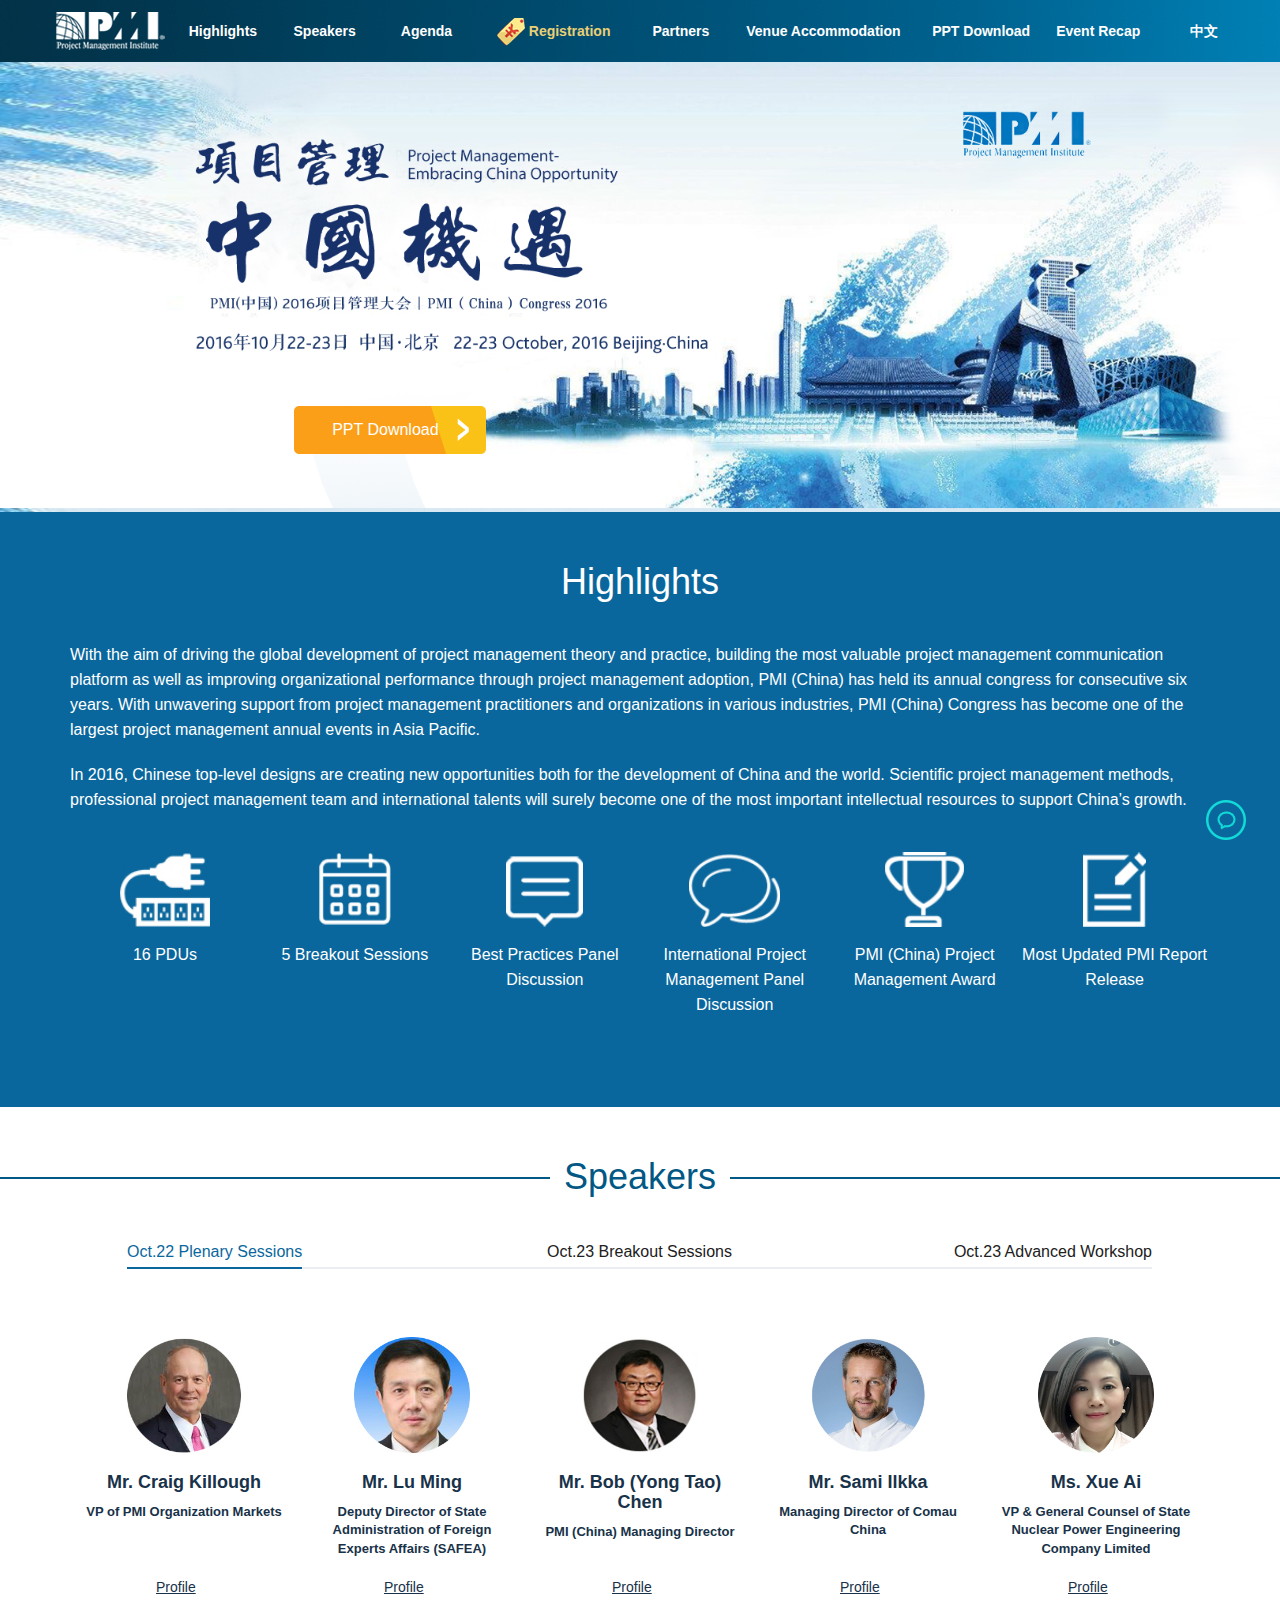
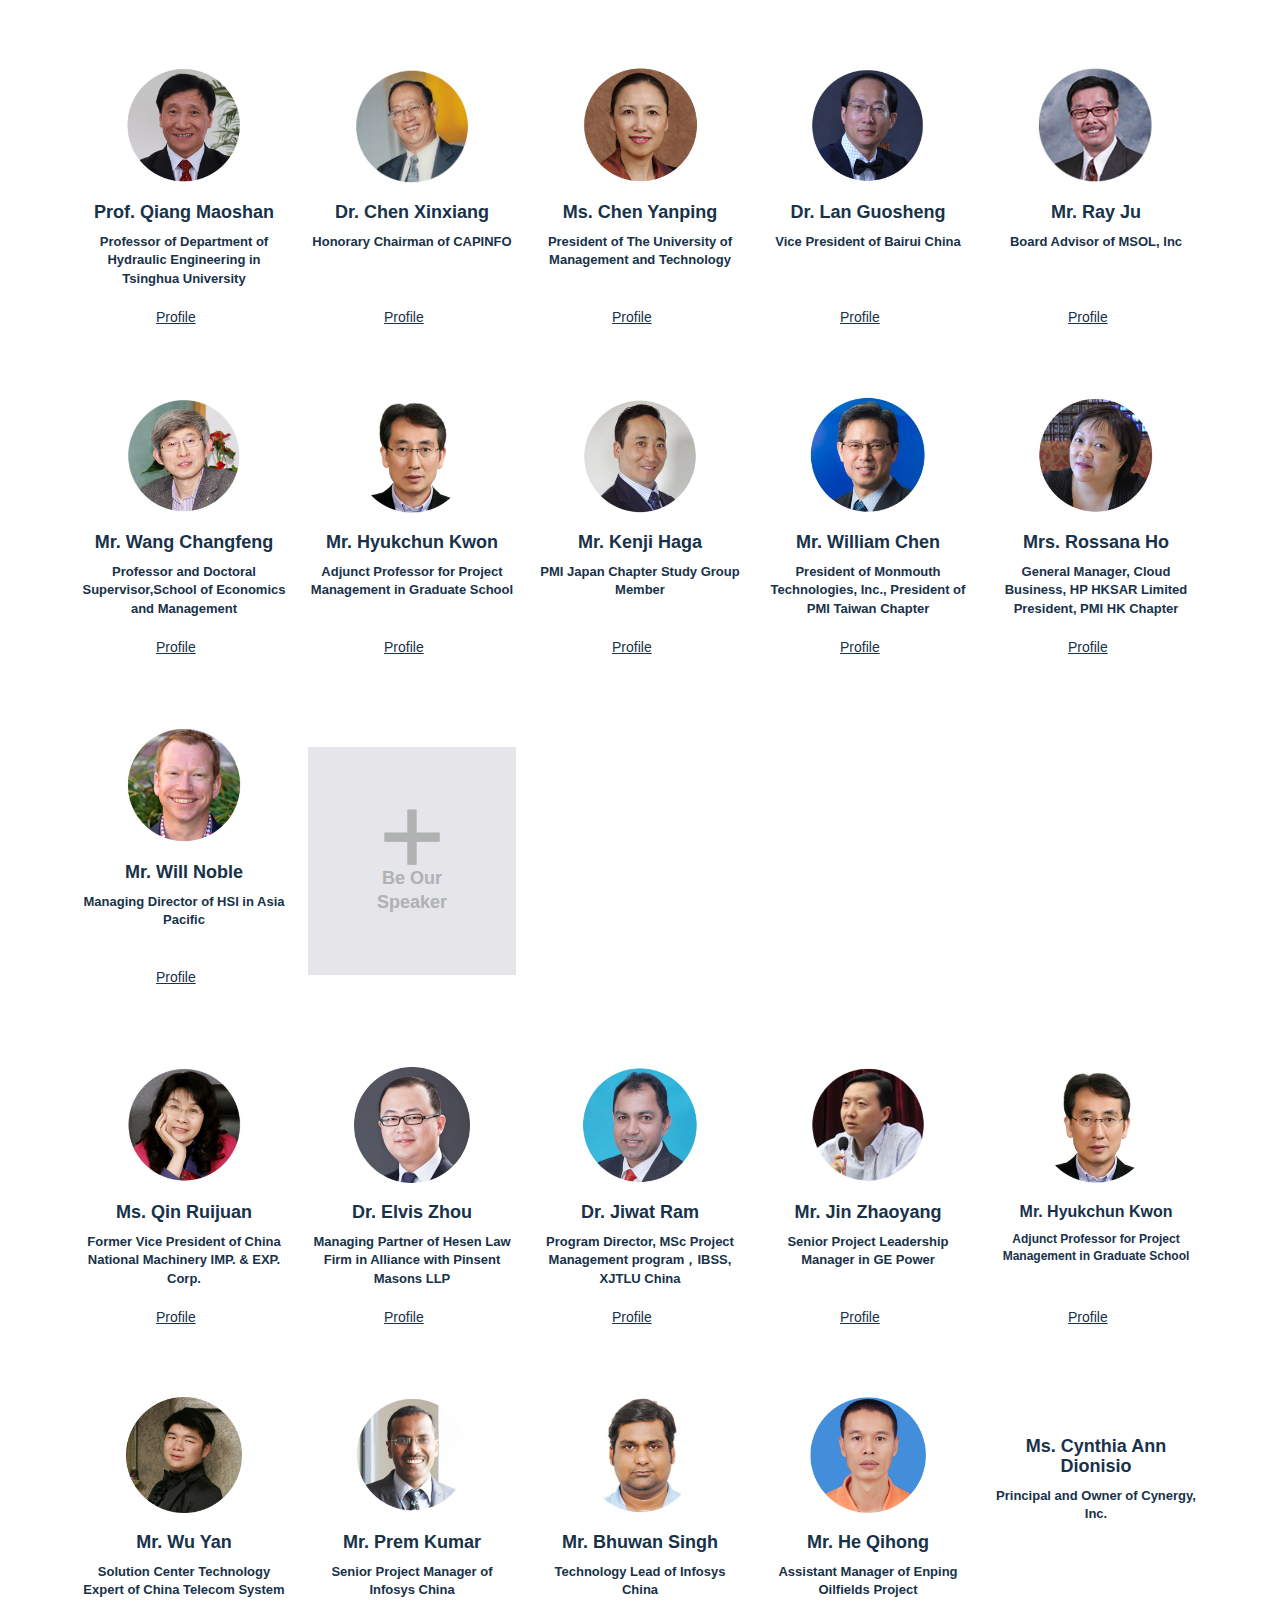
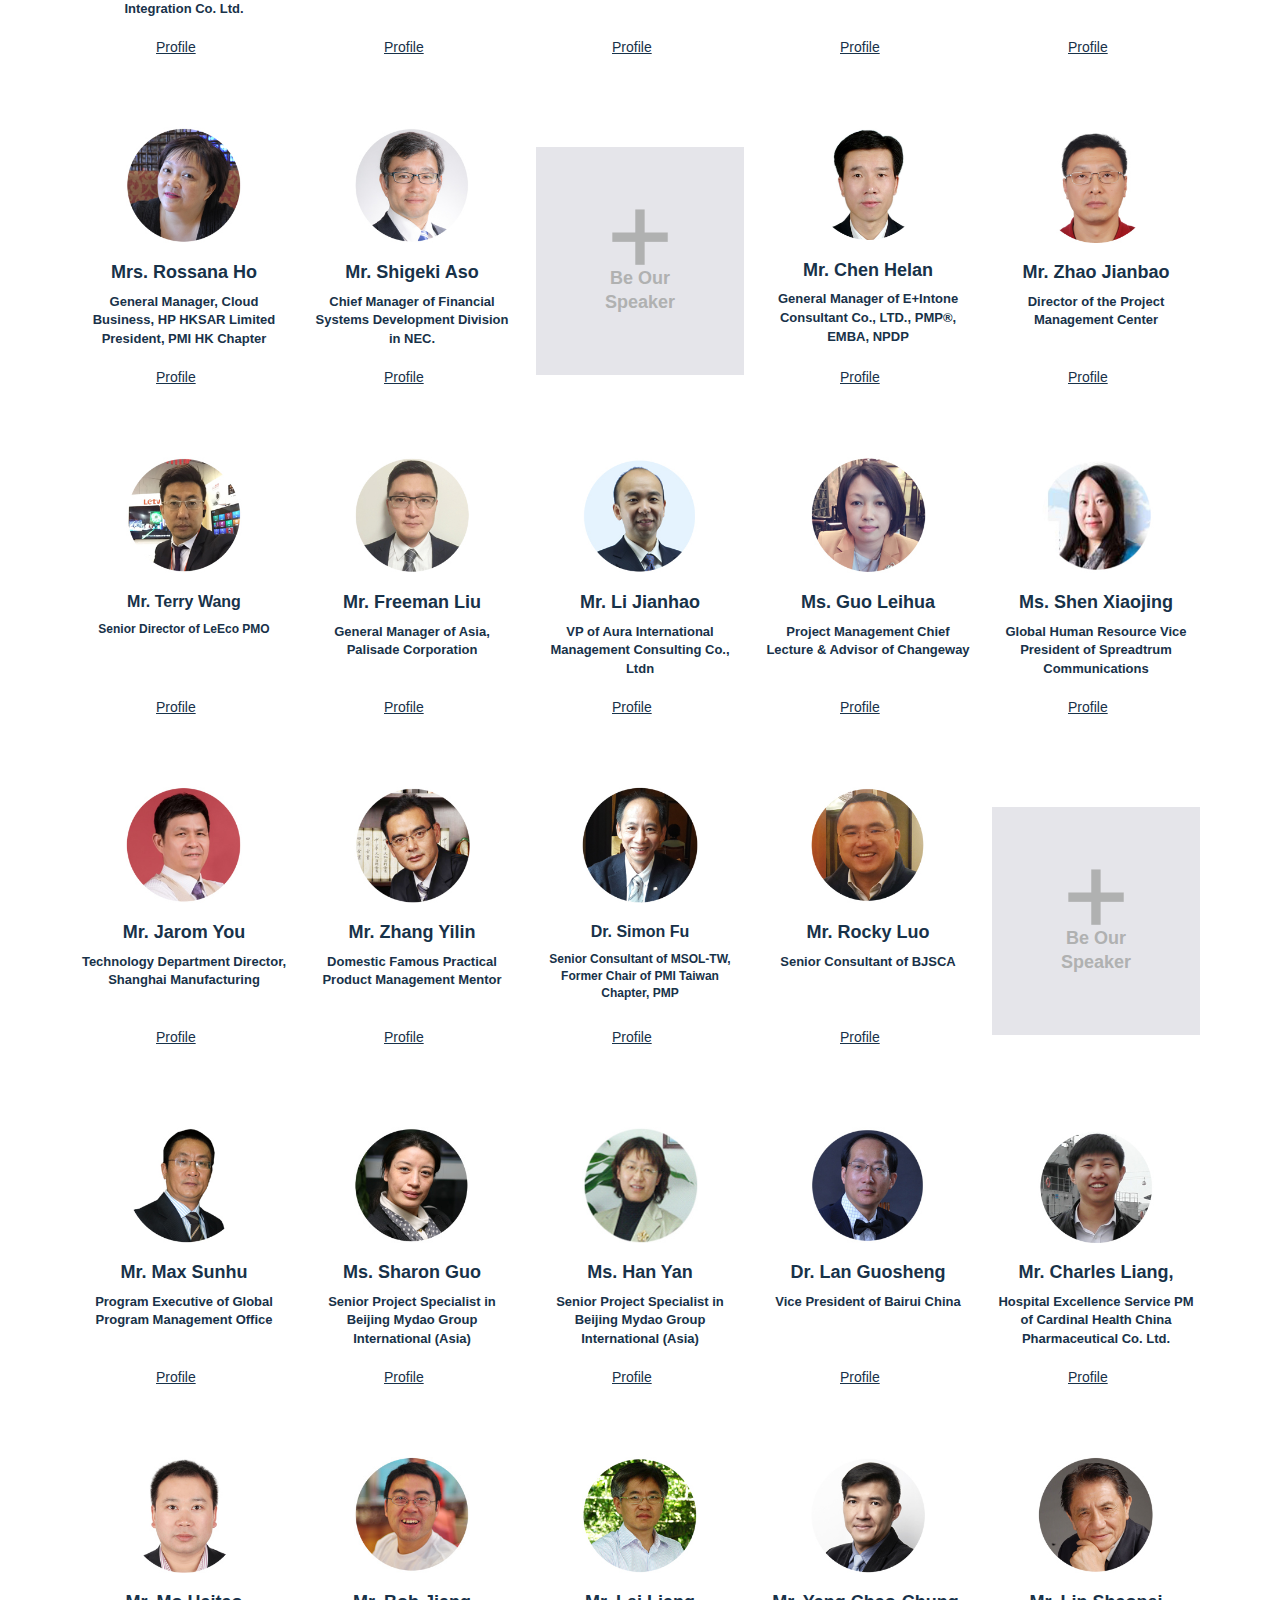
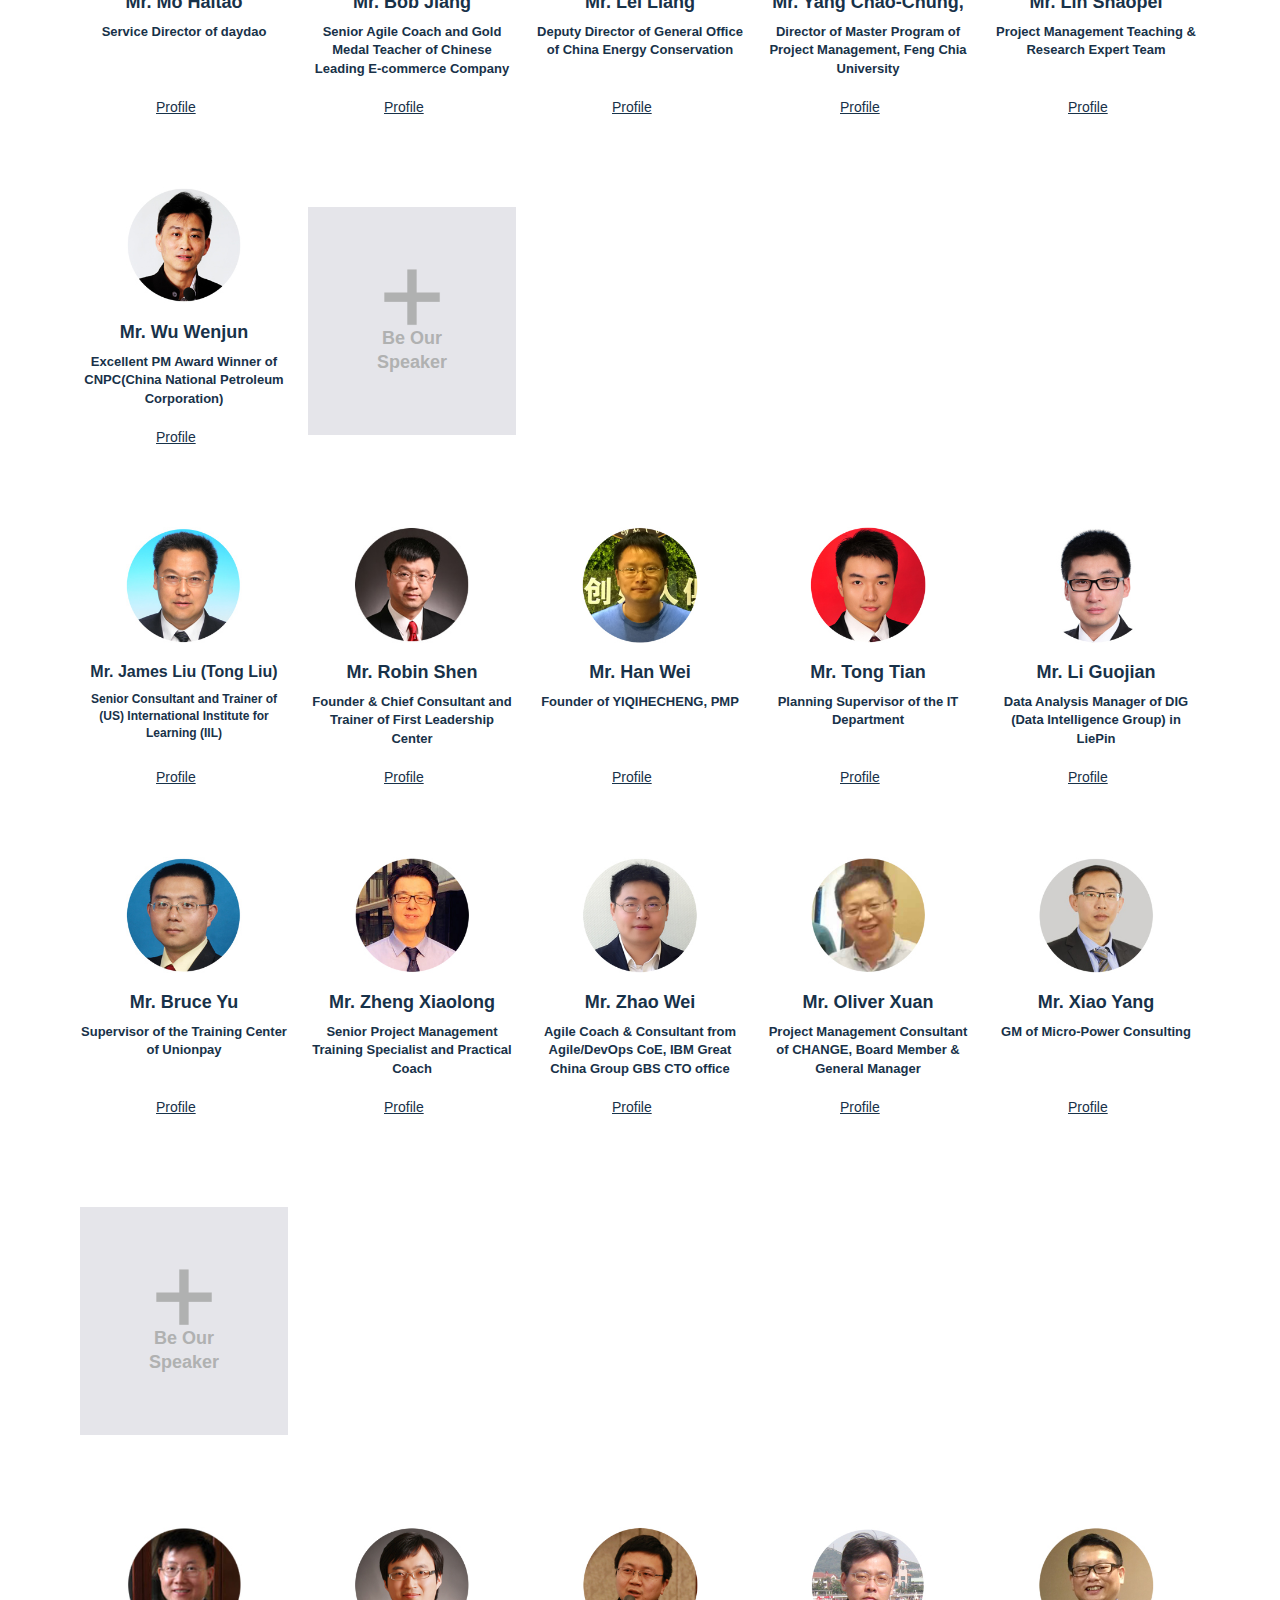
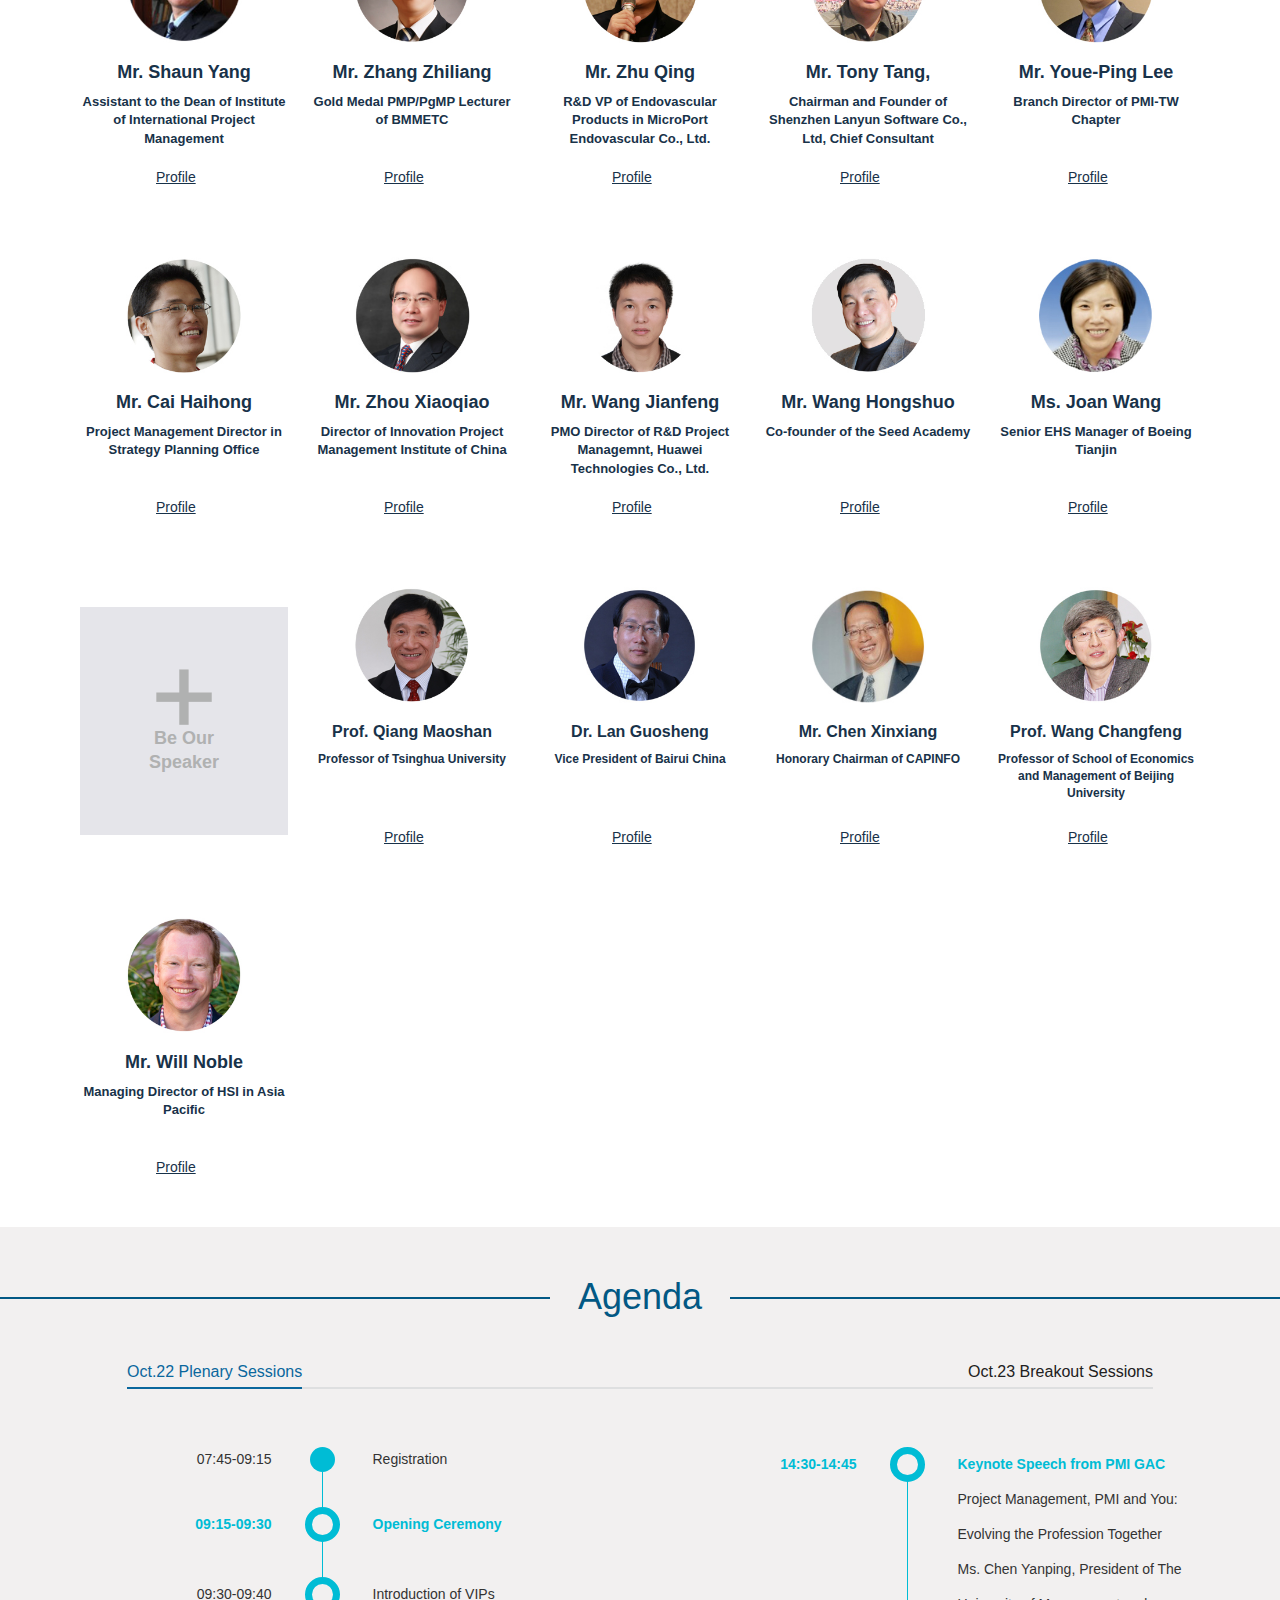
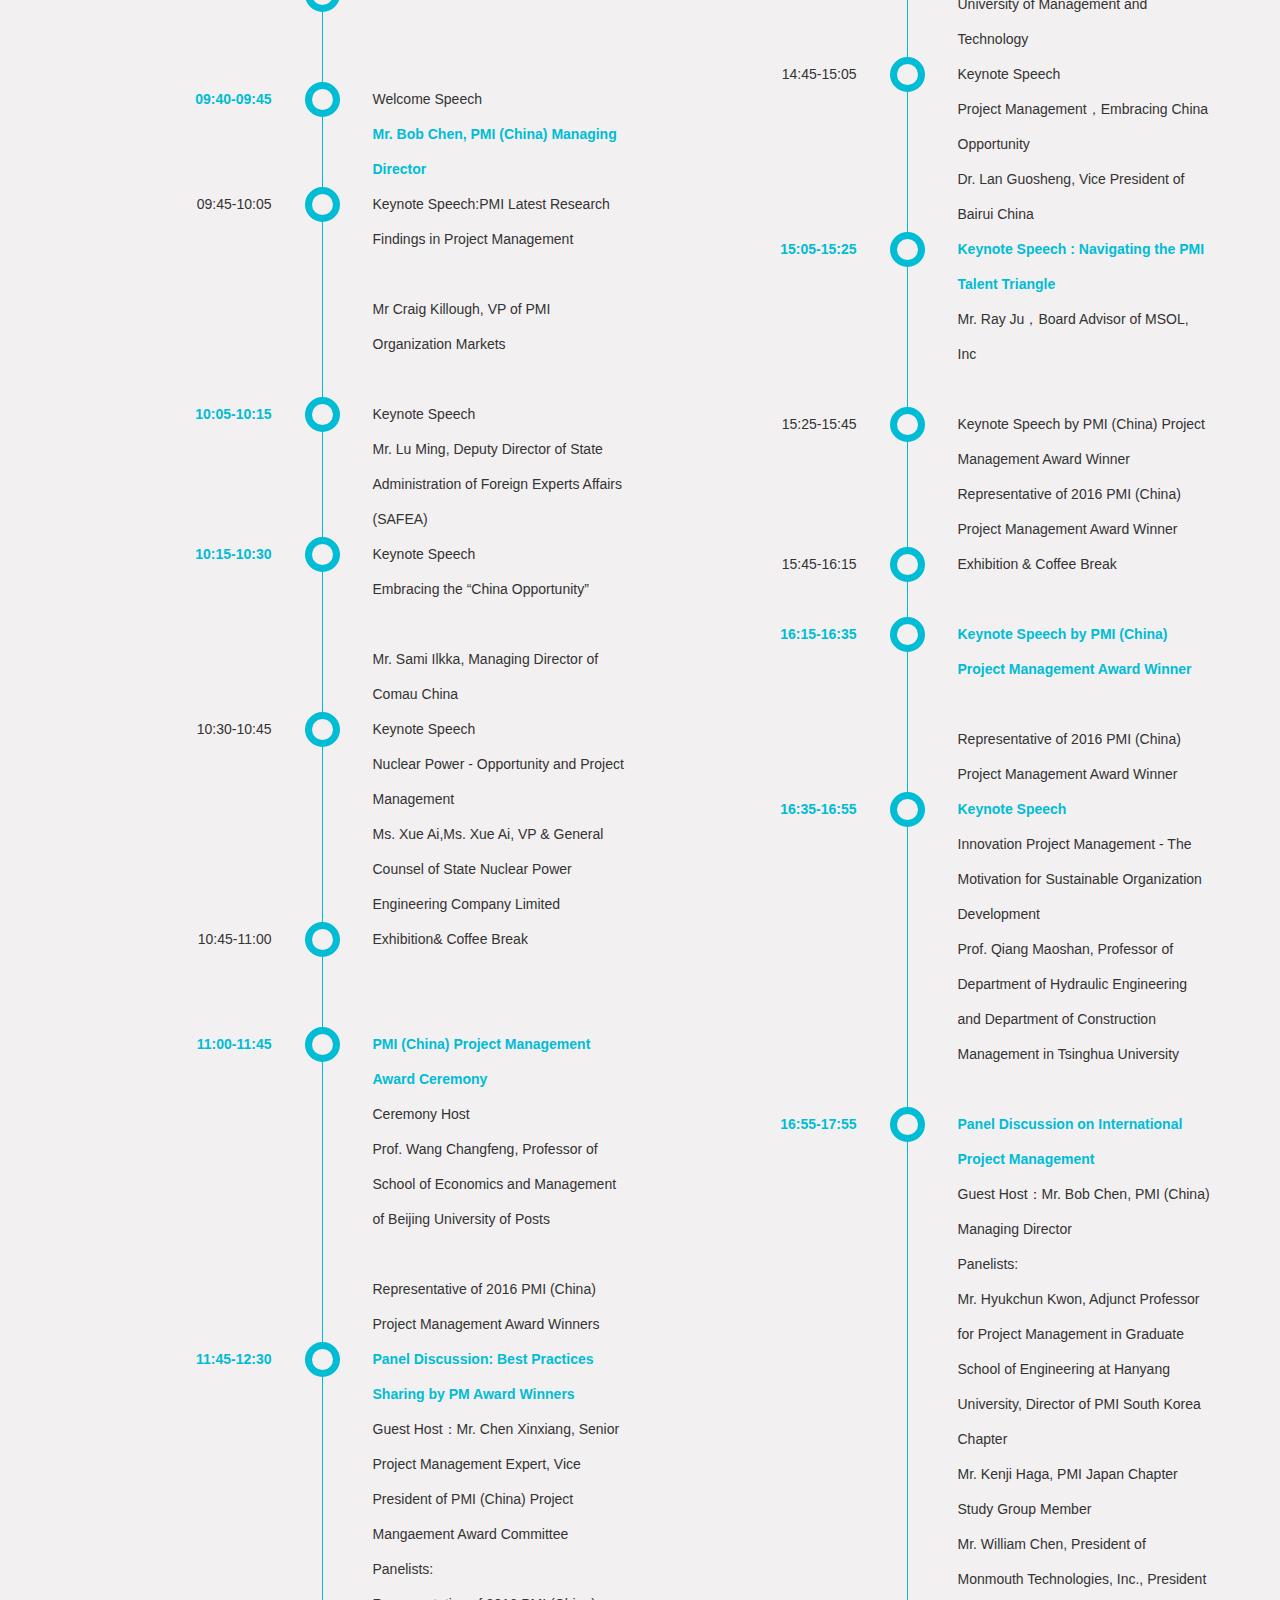
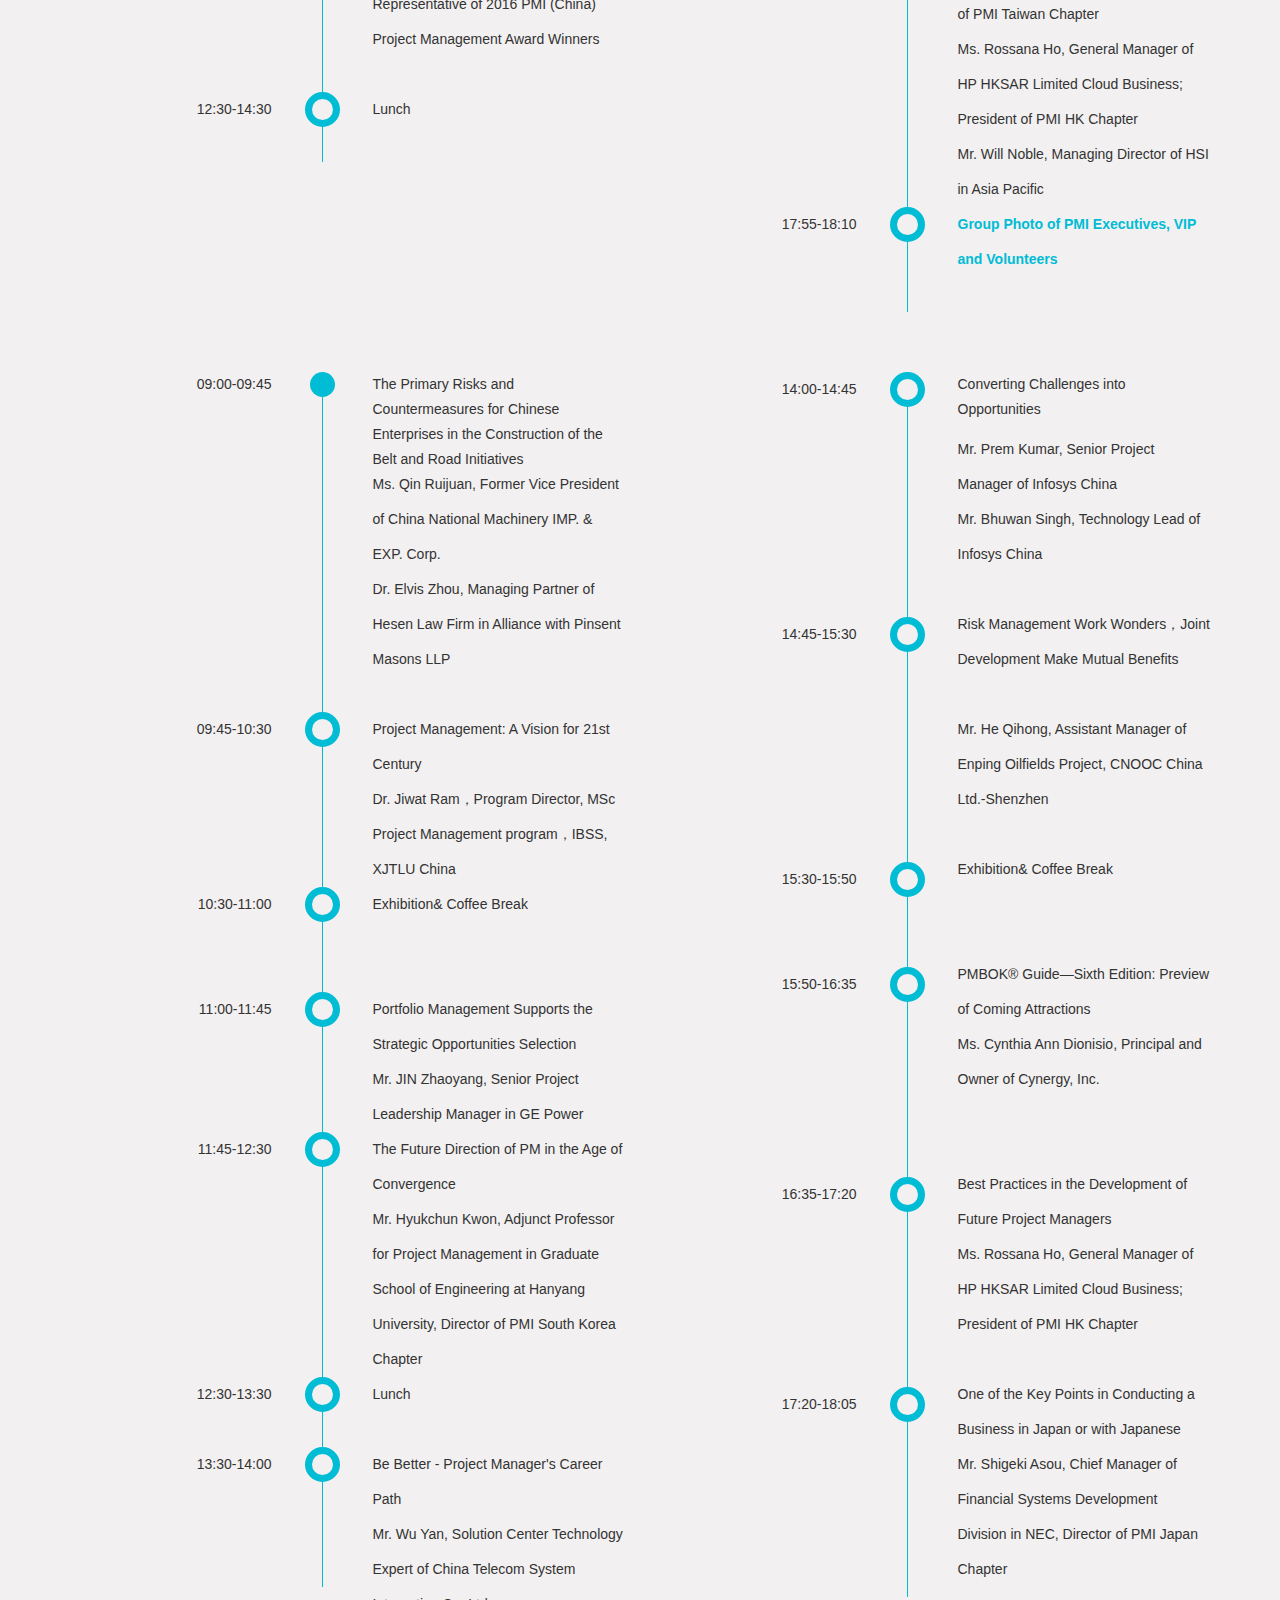
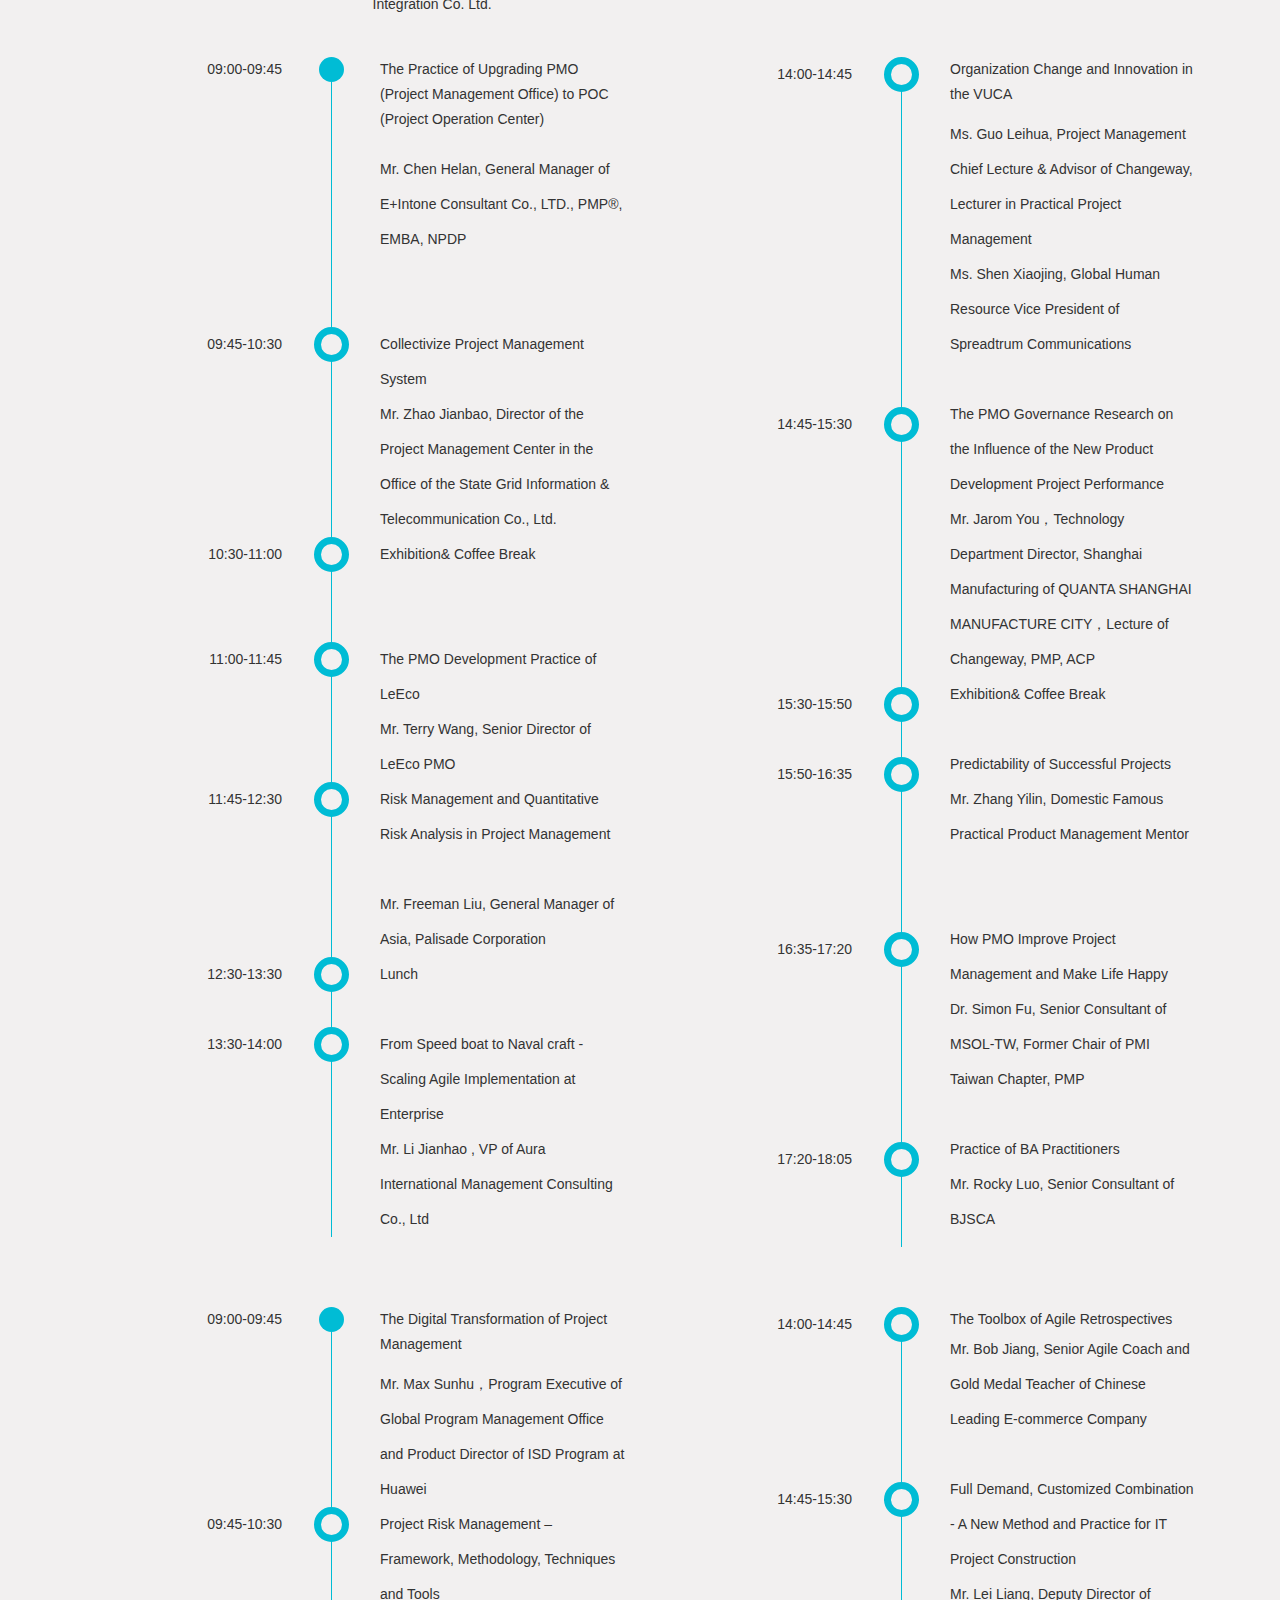
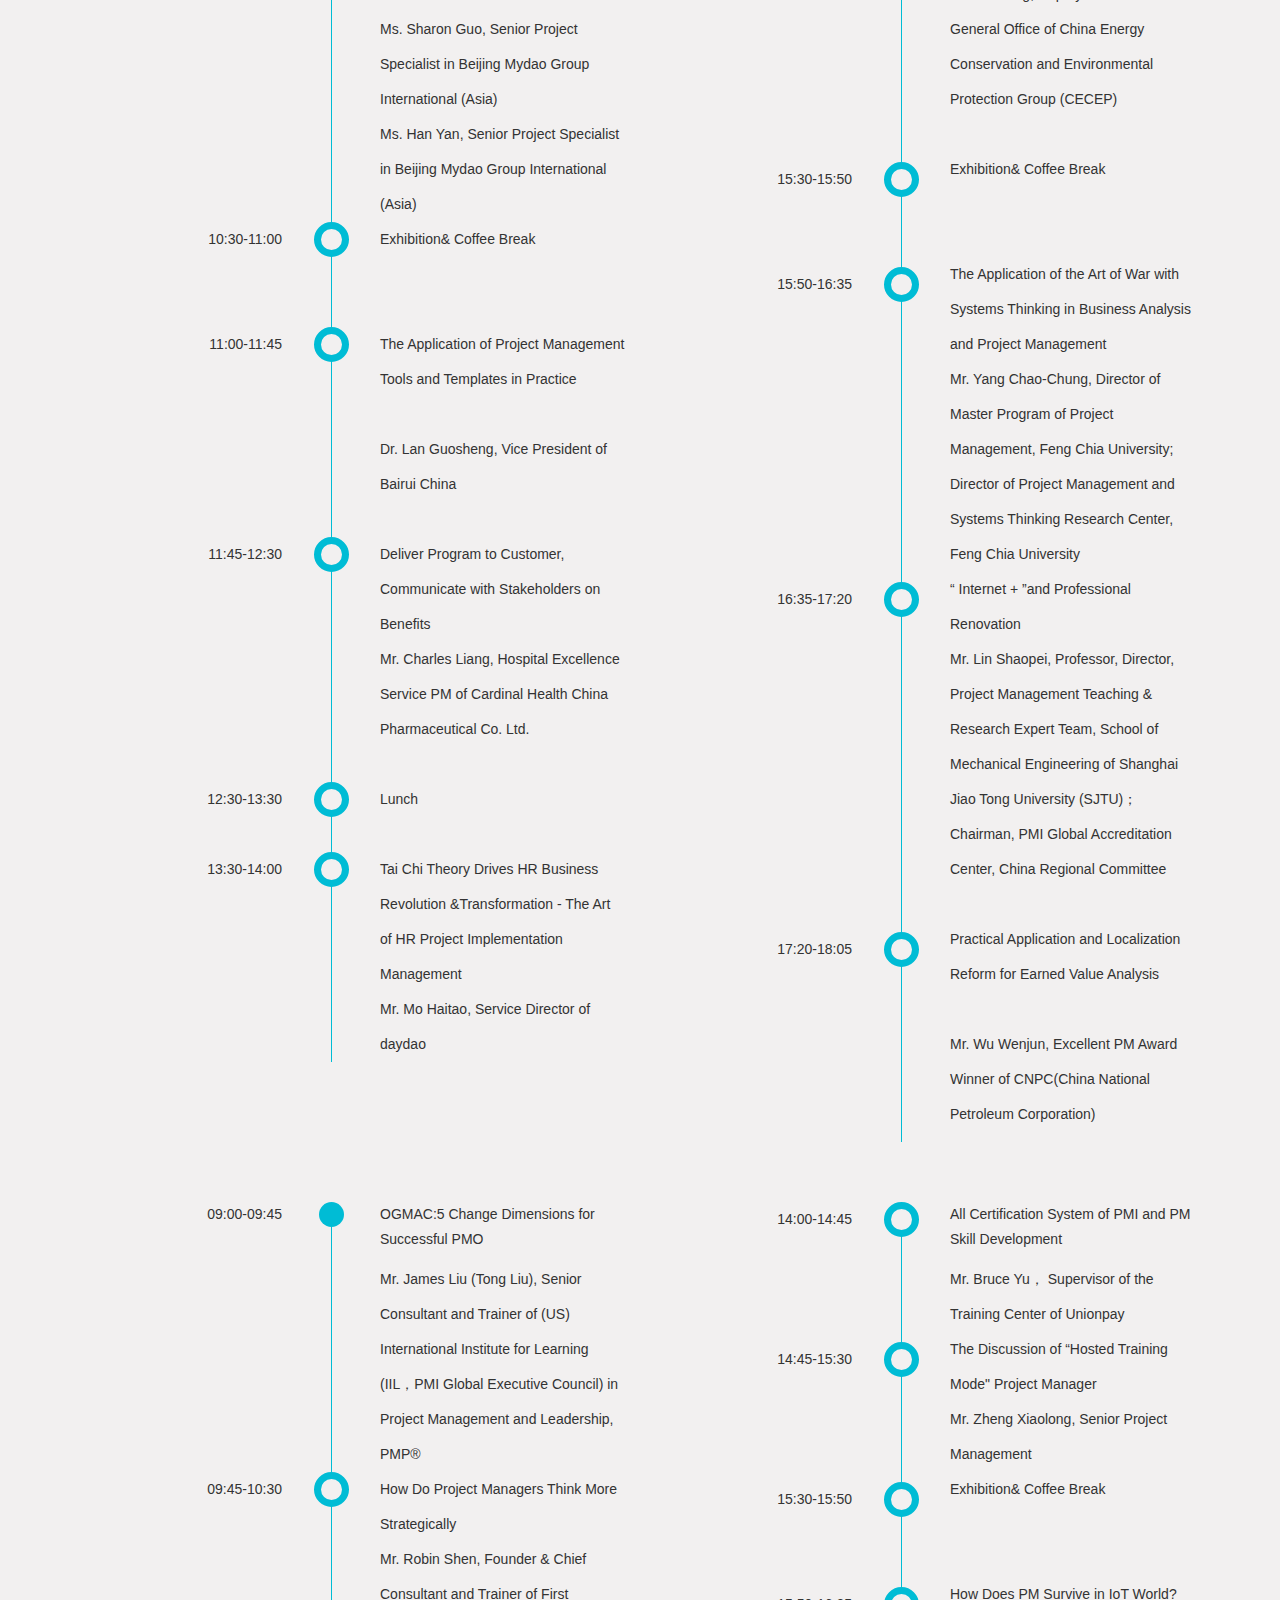
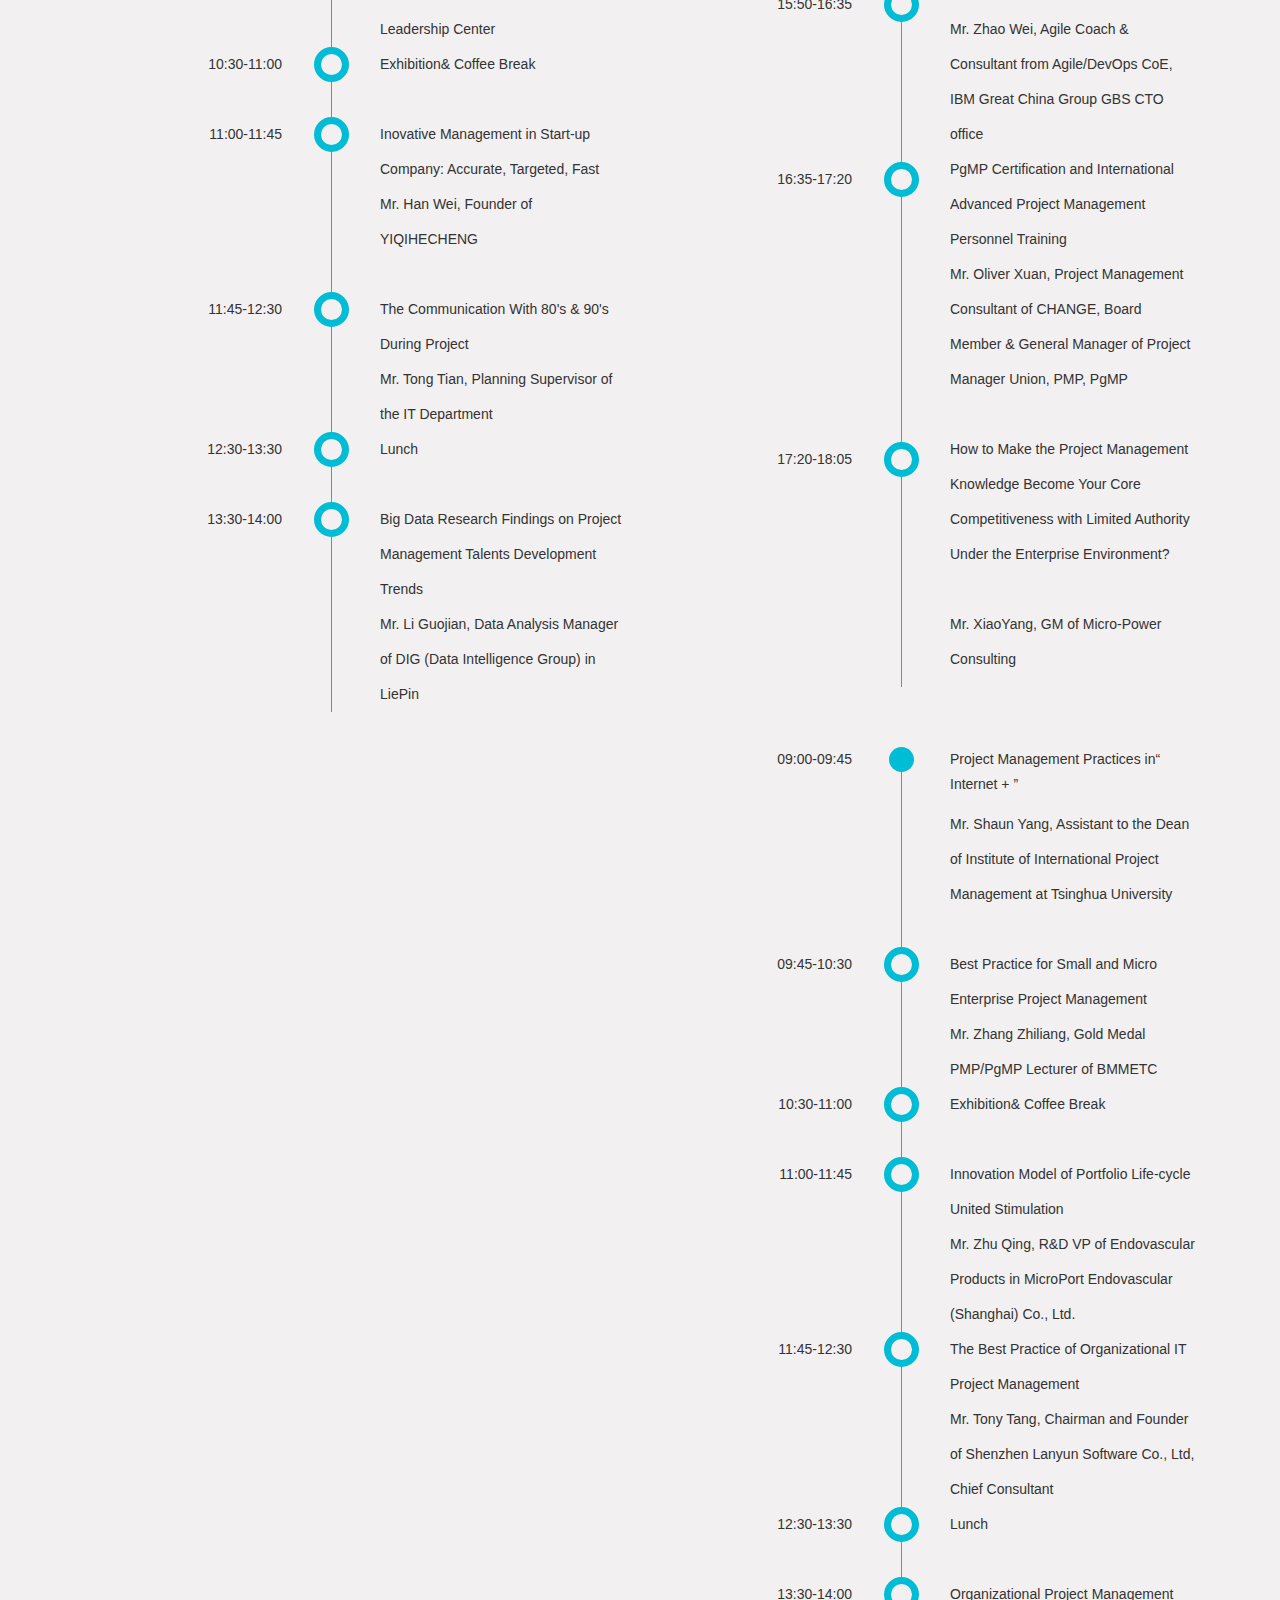
==== commit dc42a99d: "maps" ====
--- a/enpages/index.html
+++ b/enpages/index.html
@@ -6209,17 +6209,13 @@
 </body>
 
 
-<script src="../js/jquery-1.11.2.min.js"></script>
-<script src="../js/bootstrap.min.js"></script>
-<script src="../js/modernizr.custom.53451.js"></script>
-<script src="../js/jquery.gallery.js"></script>
-<script src="../js/style.js"></script>
-<script type="text/javascript" src="http://webapi.amap.com/maps?v=1.2&key=1a105dceb4984b033df0ed2dd4989016"></script>
-<script src="../js/map.js"></script>
-<script language="javascript" type="text/javascript" src="http://js.users.51.la/18950601.js"></script>
-
-<noscript><a href="http://www.51.la/?18950601" target="_blank"><img alt="&#x6211;&#x8981;&#x5566;&#x514D;&#x8D39;&#x7EDF;&#x8BA1;" src="http://img.users.51.la/18950601.asp" style="border:none" /></a></noscript>
-
+<script src="js/jquery-1.11.2.min.js"></script>
+<script src="js/bootstrap.min.js"></script>
+<script src="js/modernizr.custom.53451.js"></script>
+<script src="js/jquery.gallery.js"></script>
+<script src="js/style.js"></script>
+<script type="text/javascript" src="js/maps.js"></script>
+<script src="js/map.js"></script>
  
 
 
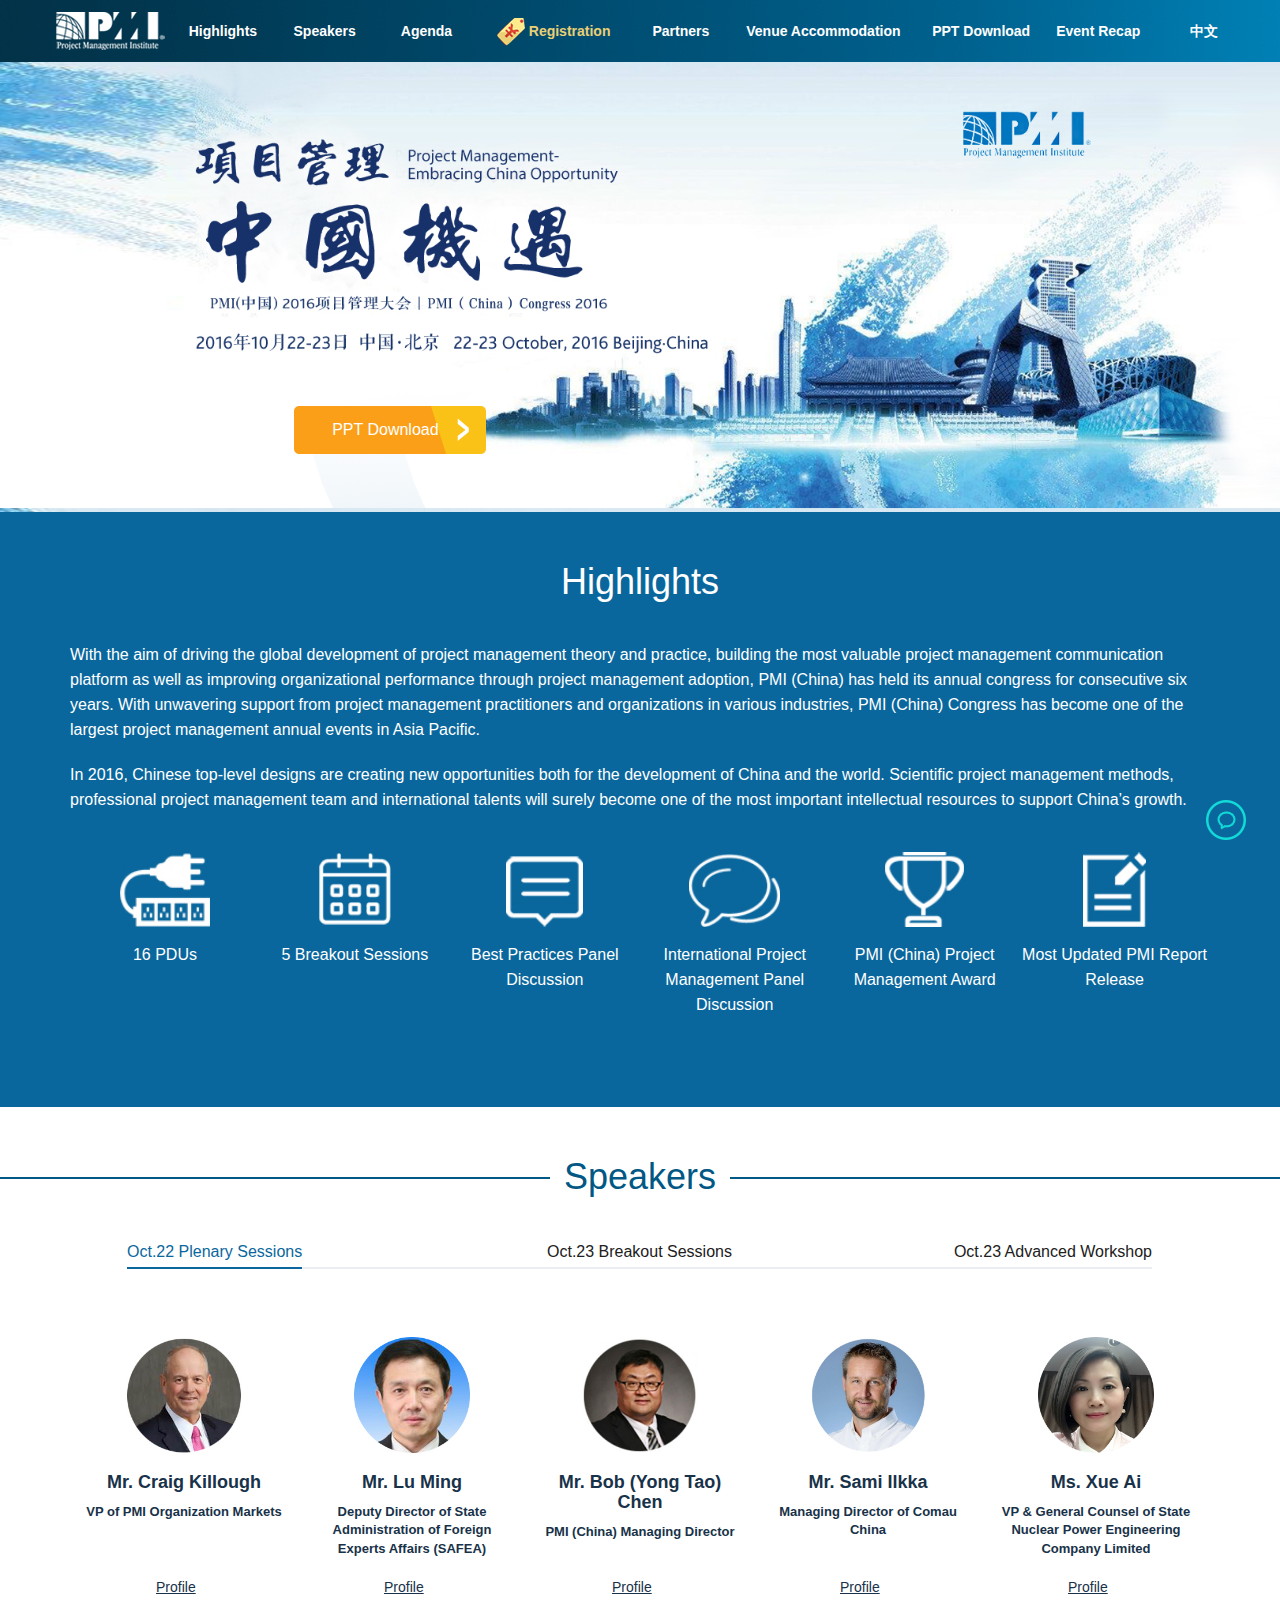
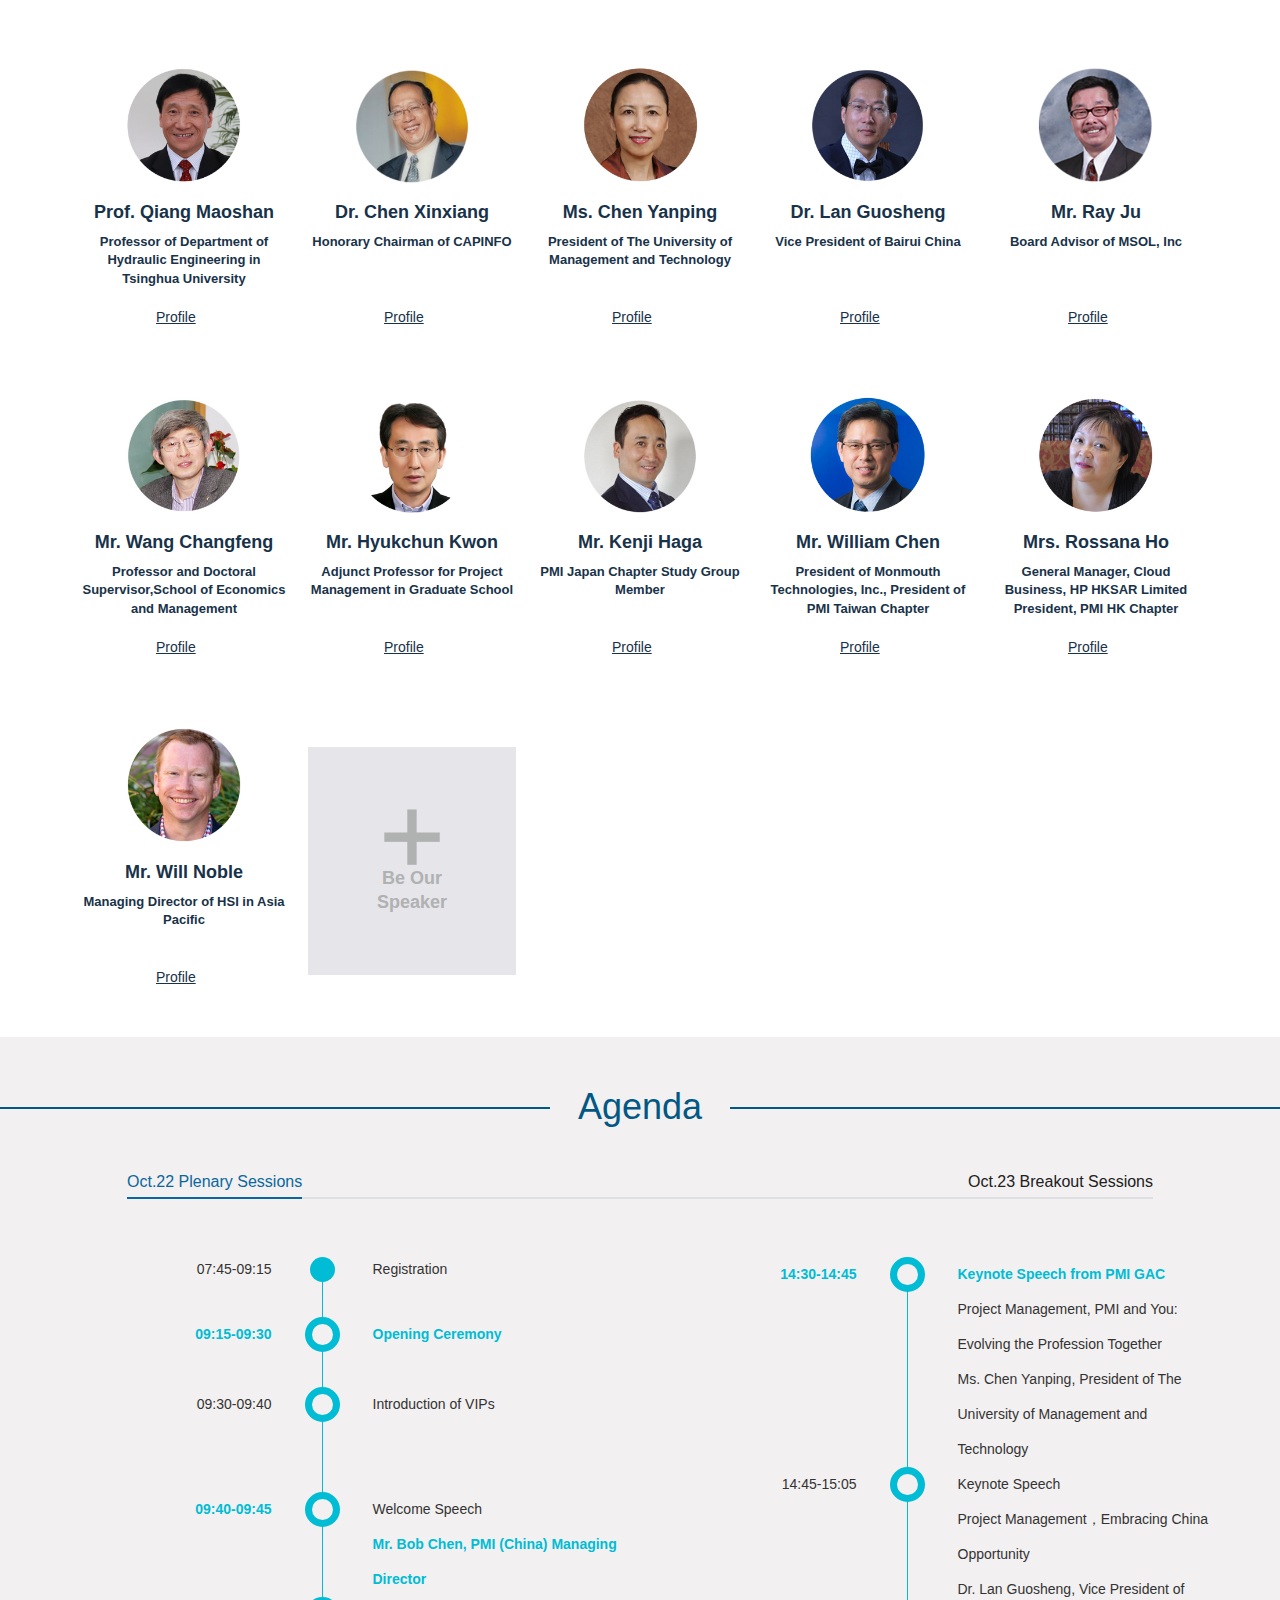
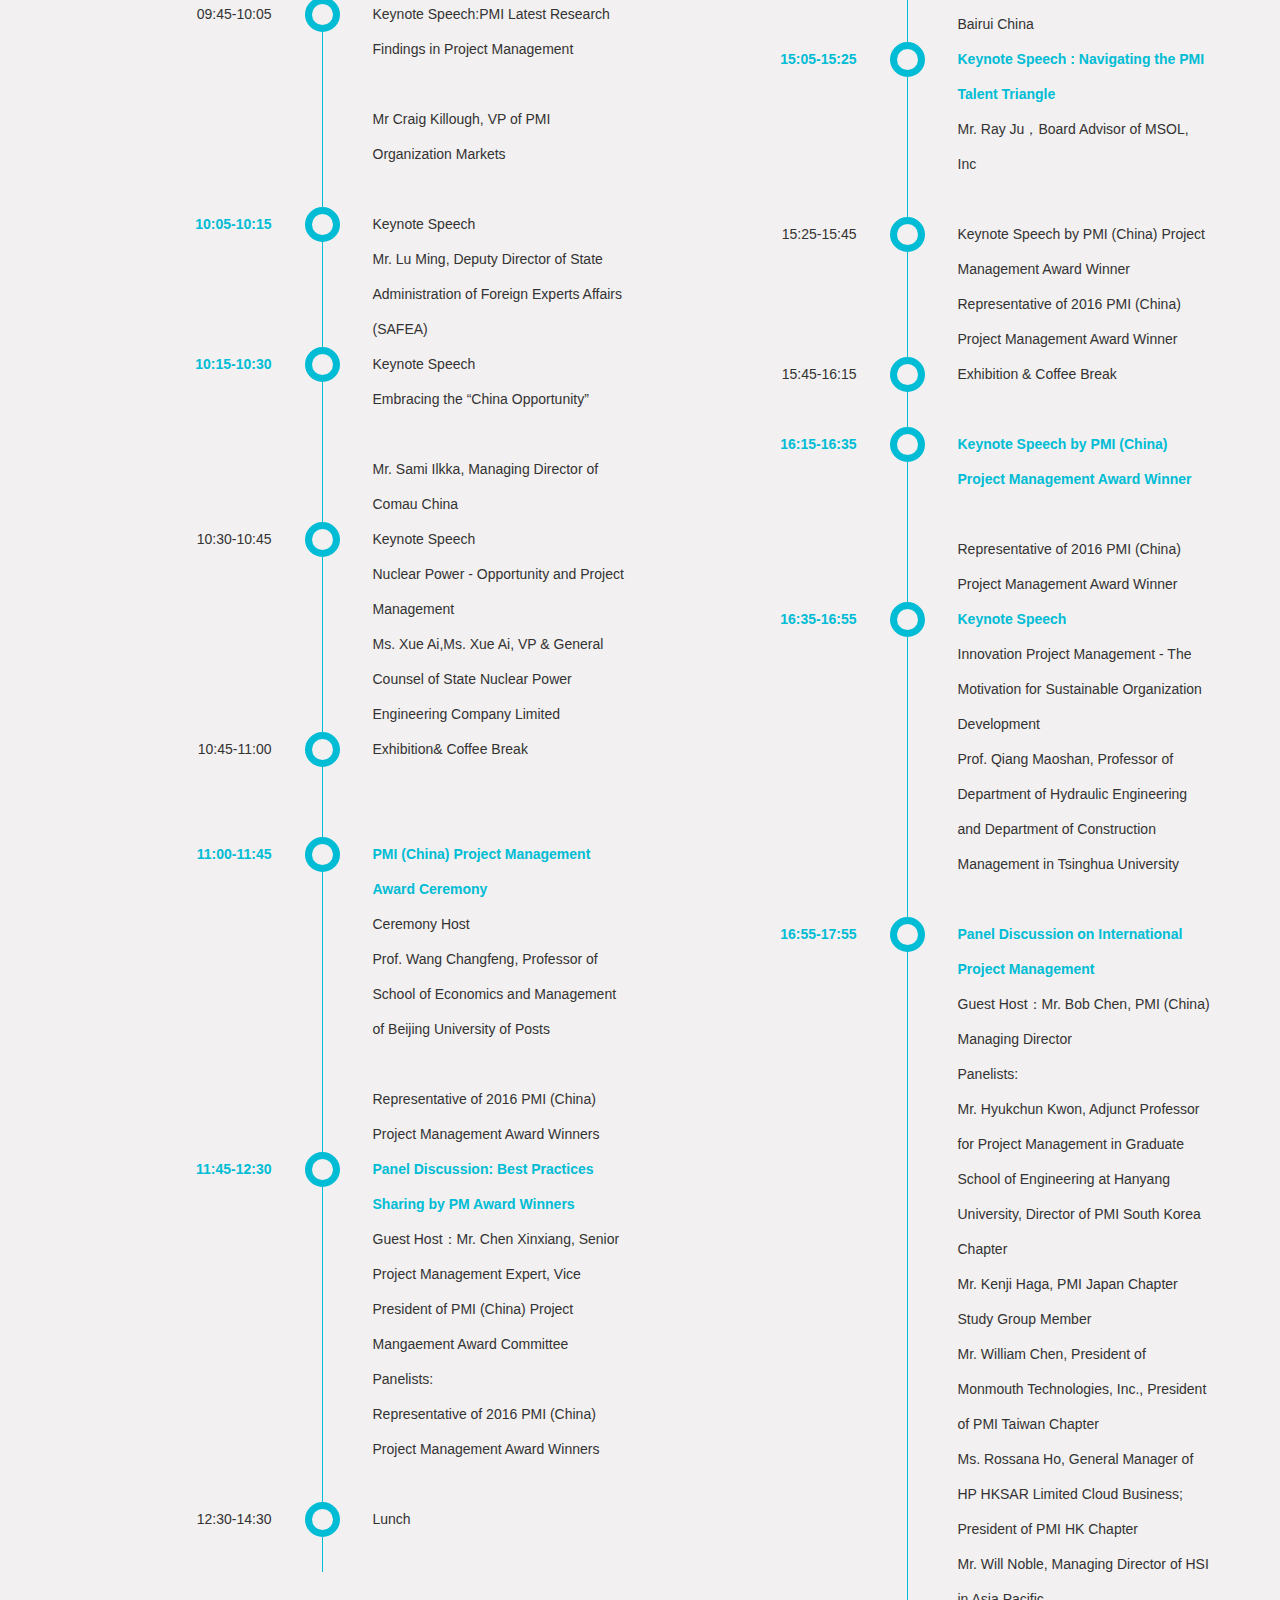
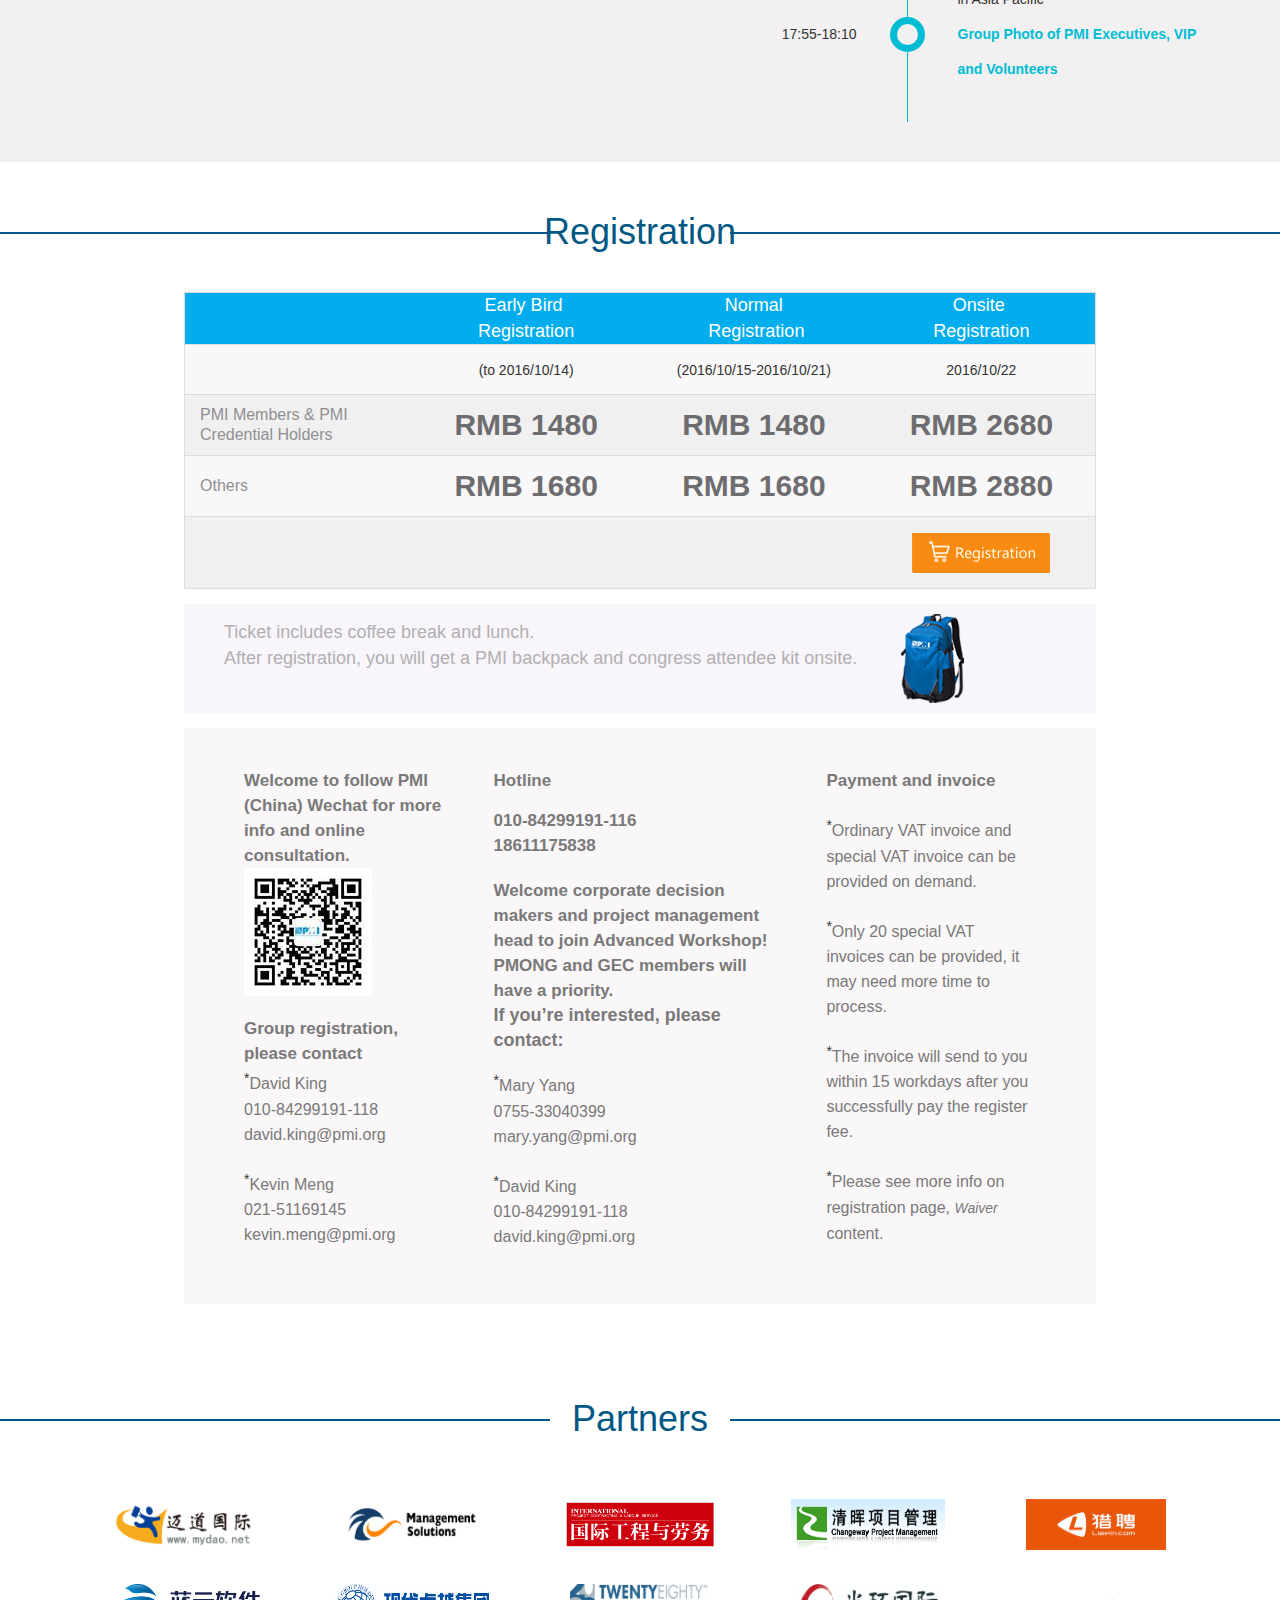
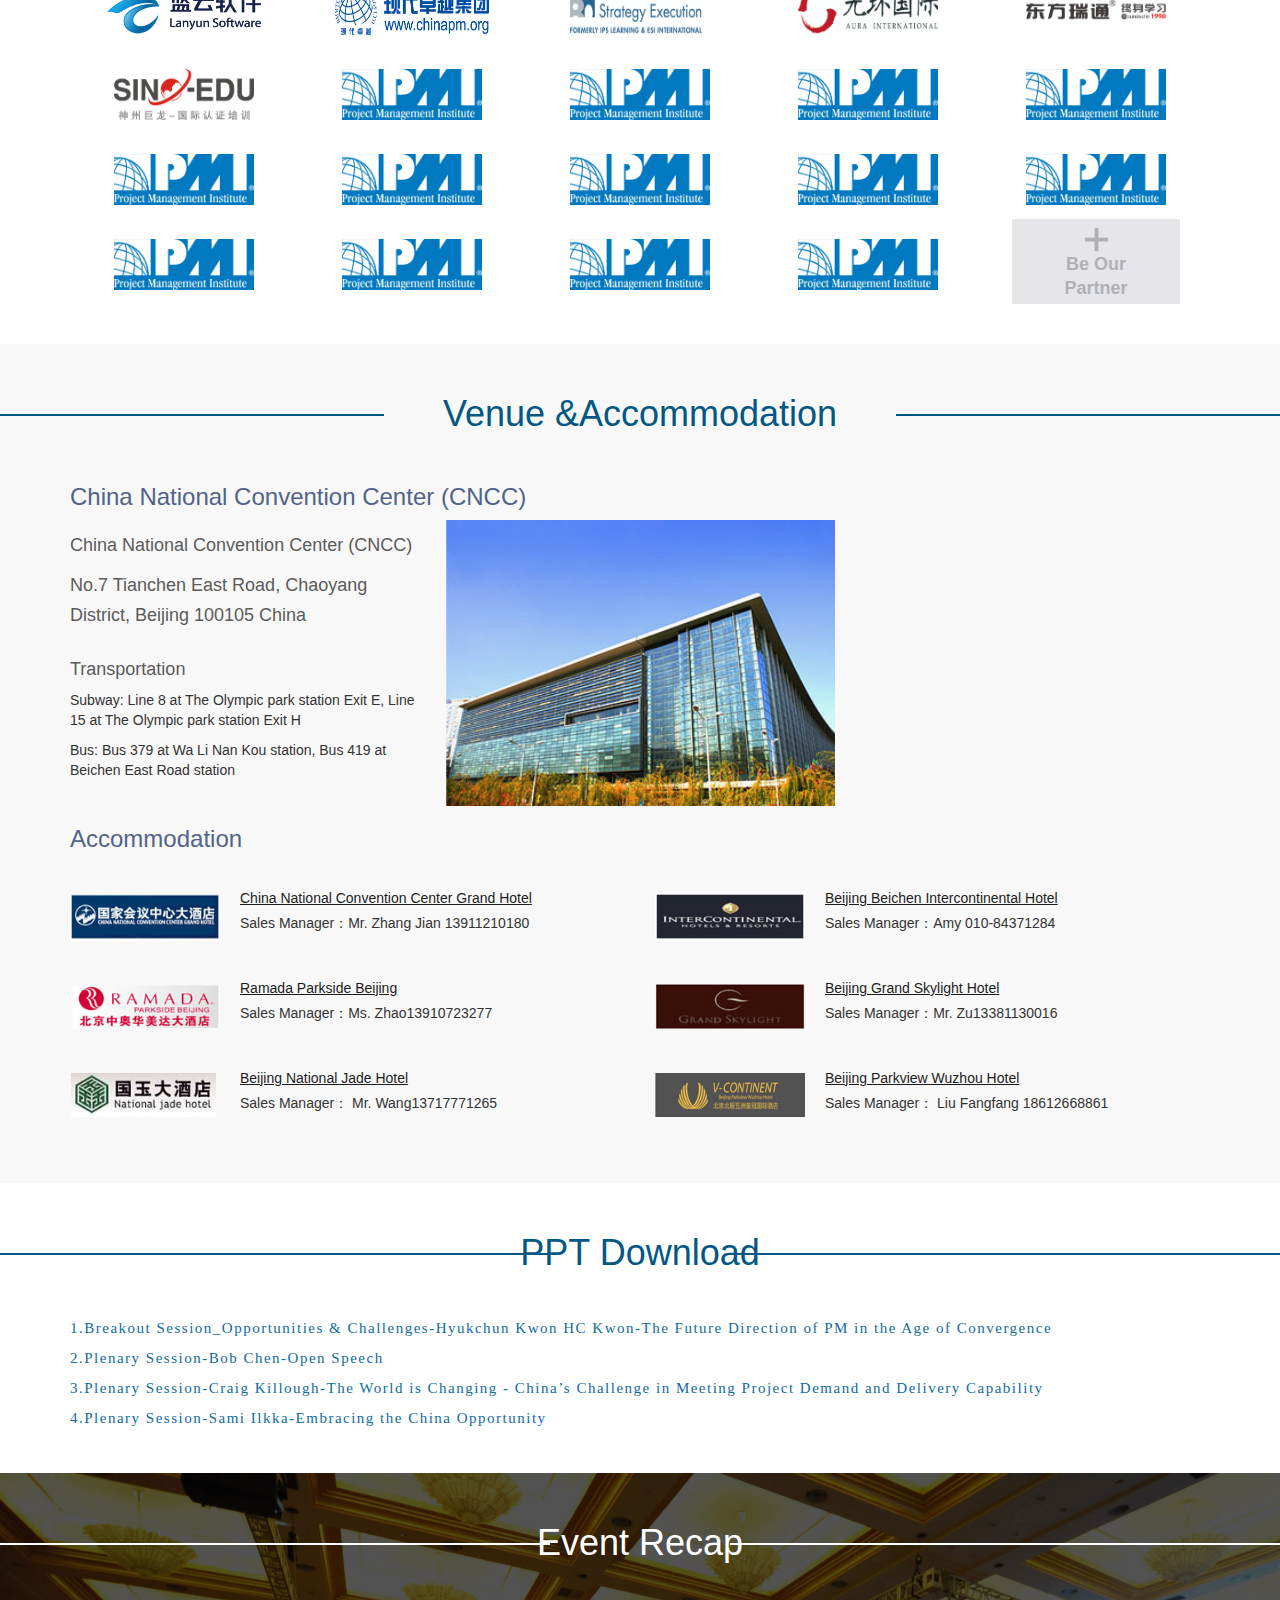
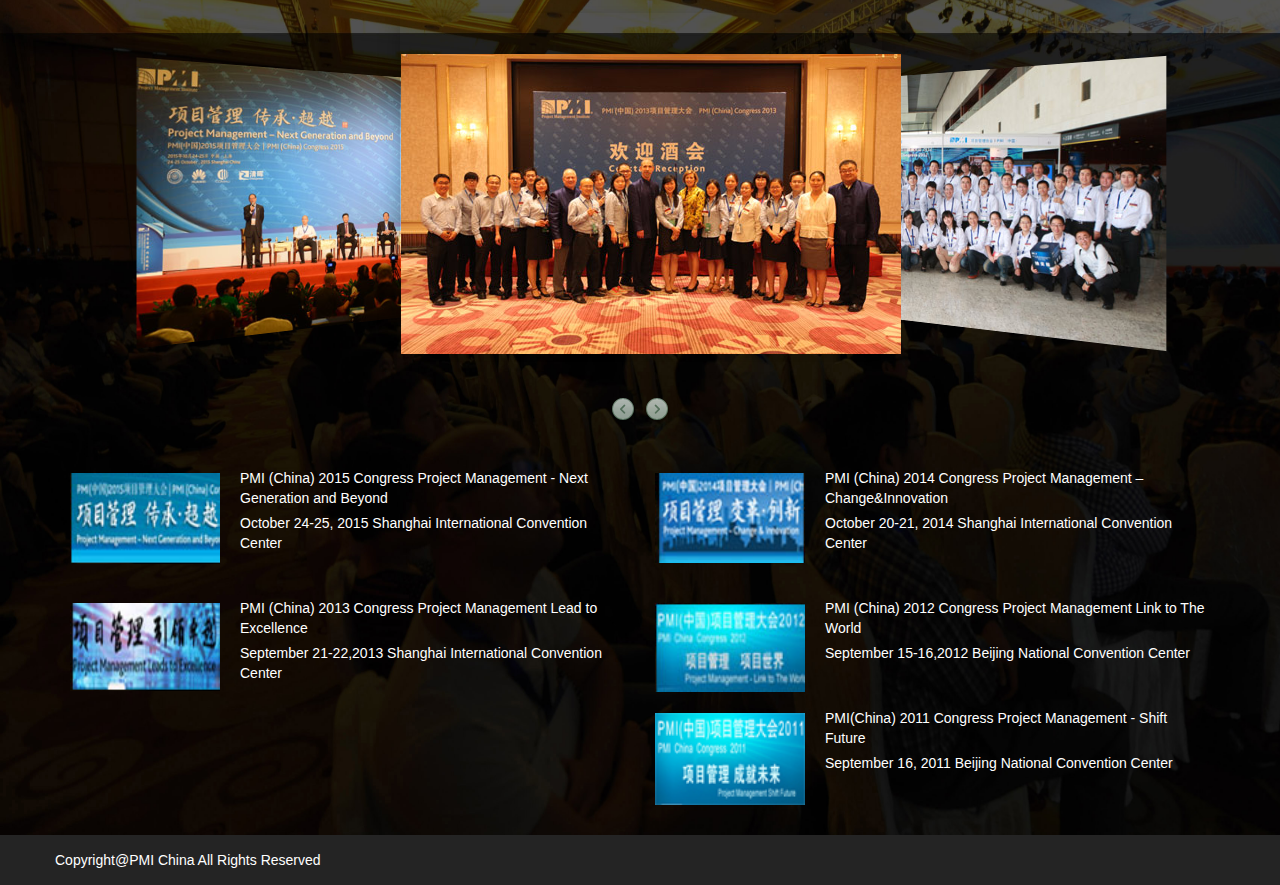
==== commit d3c23e15: "../js" ====
--- a/enpages/index.html
+++ b/enpages/index.html
@@ -6209,13 +6209,13 @@
 </body>
 
 
-<script src="js/jquery-1.11.2.min.js"></script>
-<script src="js/bootstrap.min.js"></script>
-<script src="js/modernizr.custom.53451.js"></script>
-<script src="js/jquery.gallery.js"></script>
-<script src="js/style.js"></script>
-<script type="text/javascript" src="js/maps.js"></script>
-<script src="js/map.js"></script>
+<script src="../js/jquery-1.11.2.min.js"></script>
+<script src="../js/bootstrap.min.js"></script>
+<script src="../js/modernizr.custom.53451.js"></script>
+<script src="../js/jquery.gallery.js"></script>
+<script src="../js/style.js"></script>
+<script type="text/javascript" src="../js/maps.js"></script>
+<script src="../js/map.js"></script>
  
 
 
